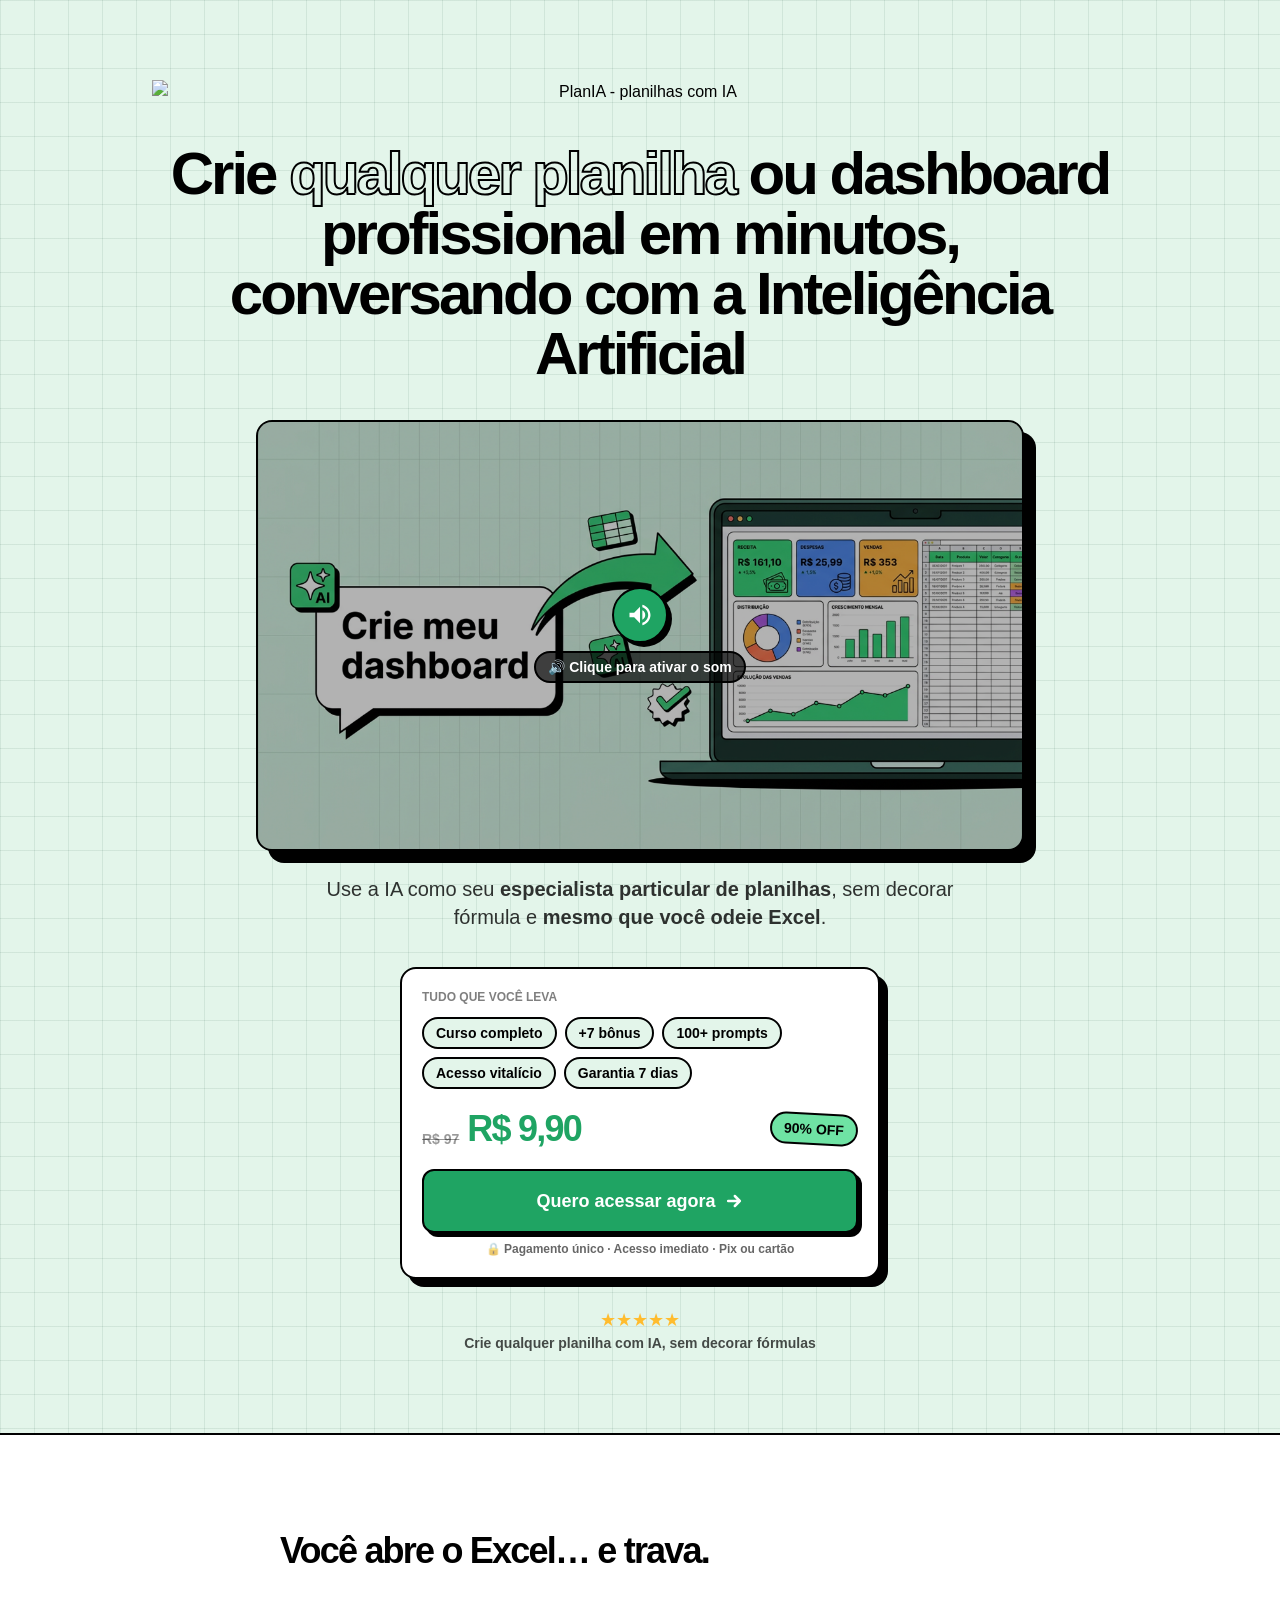
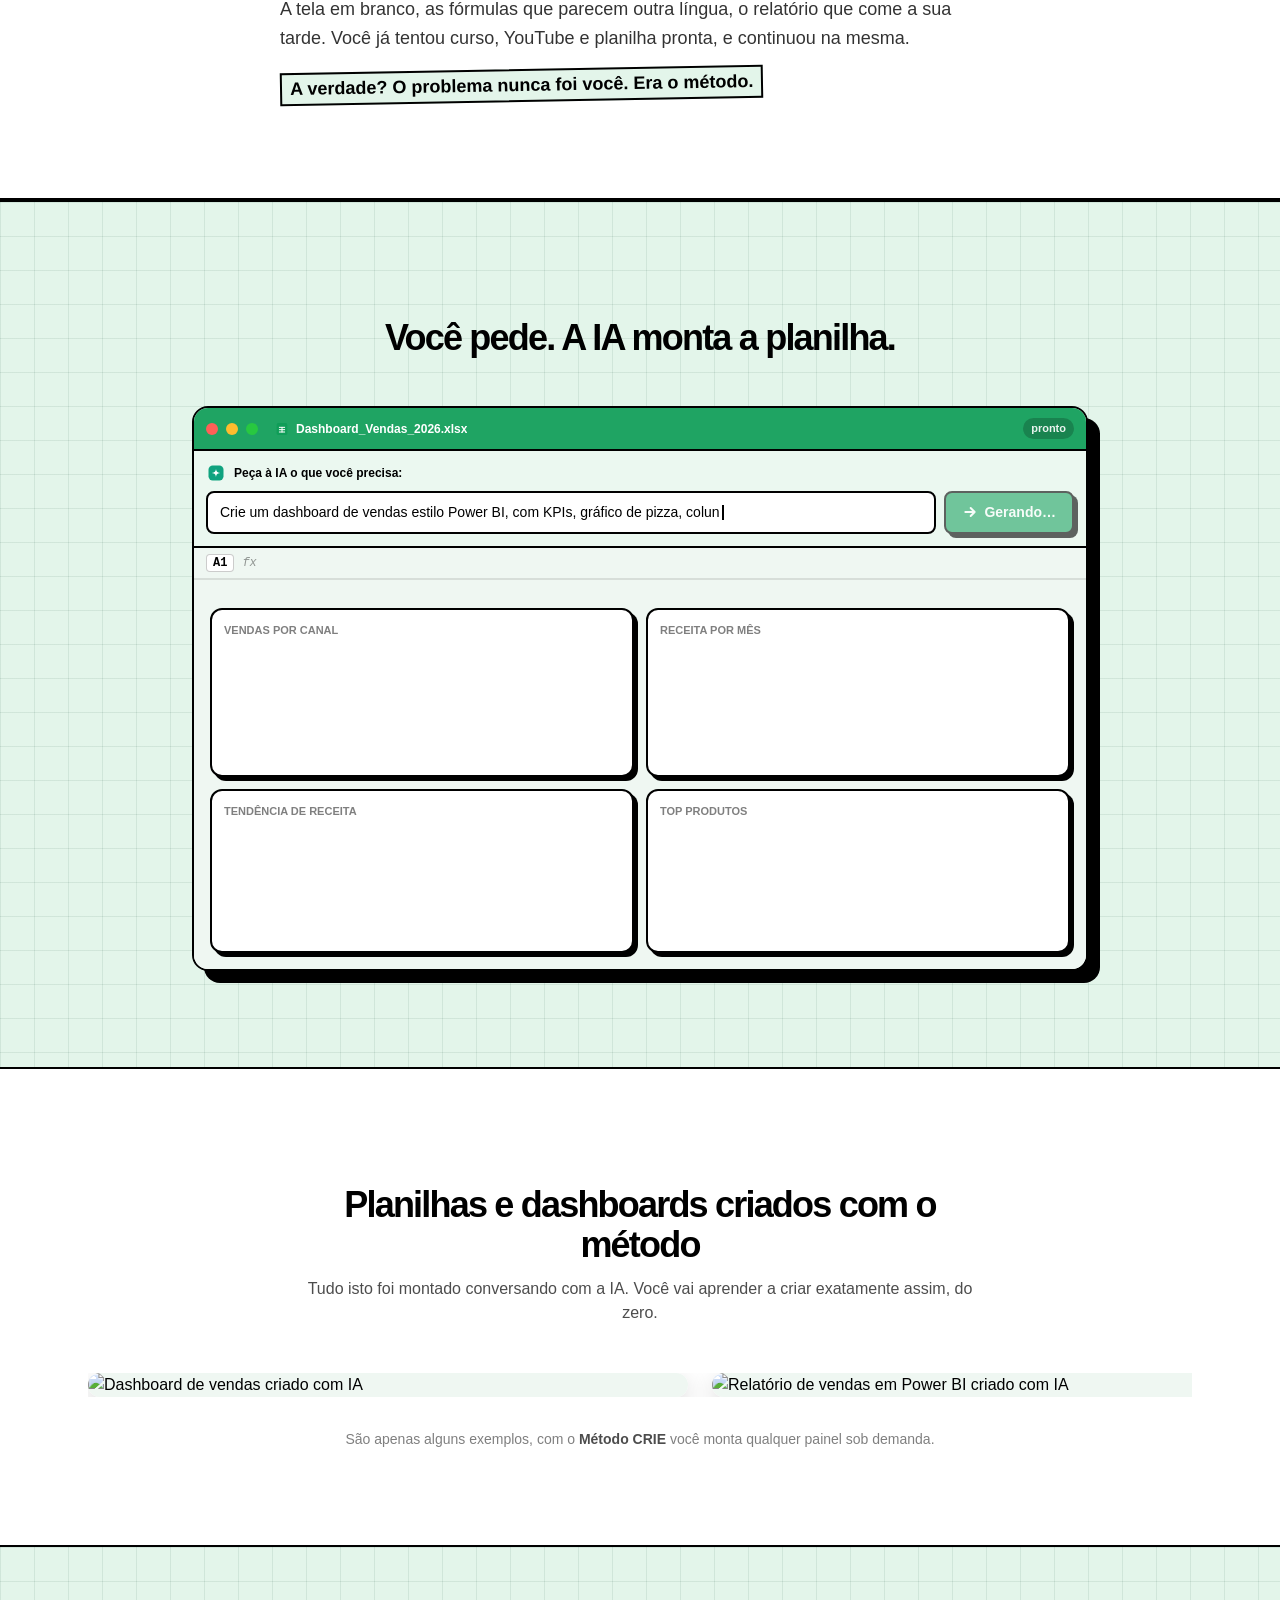
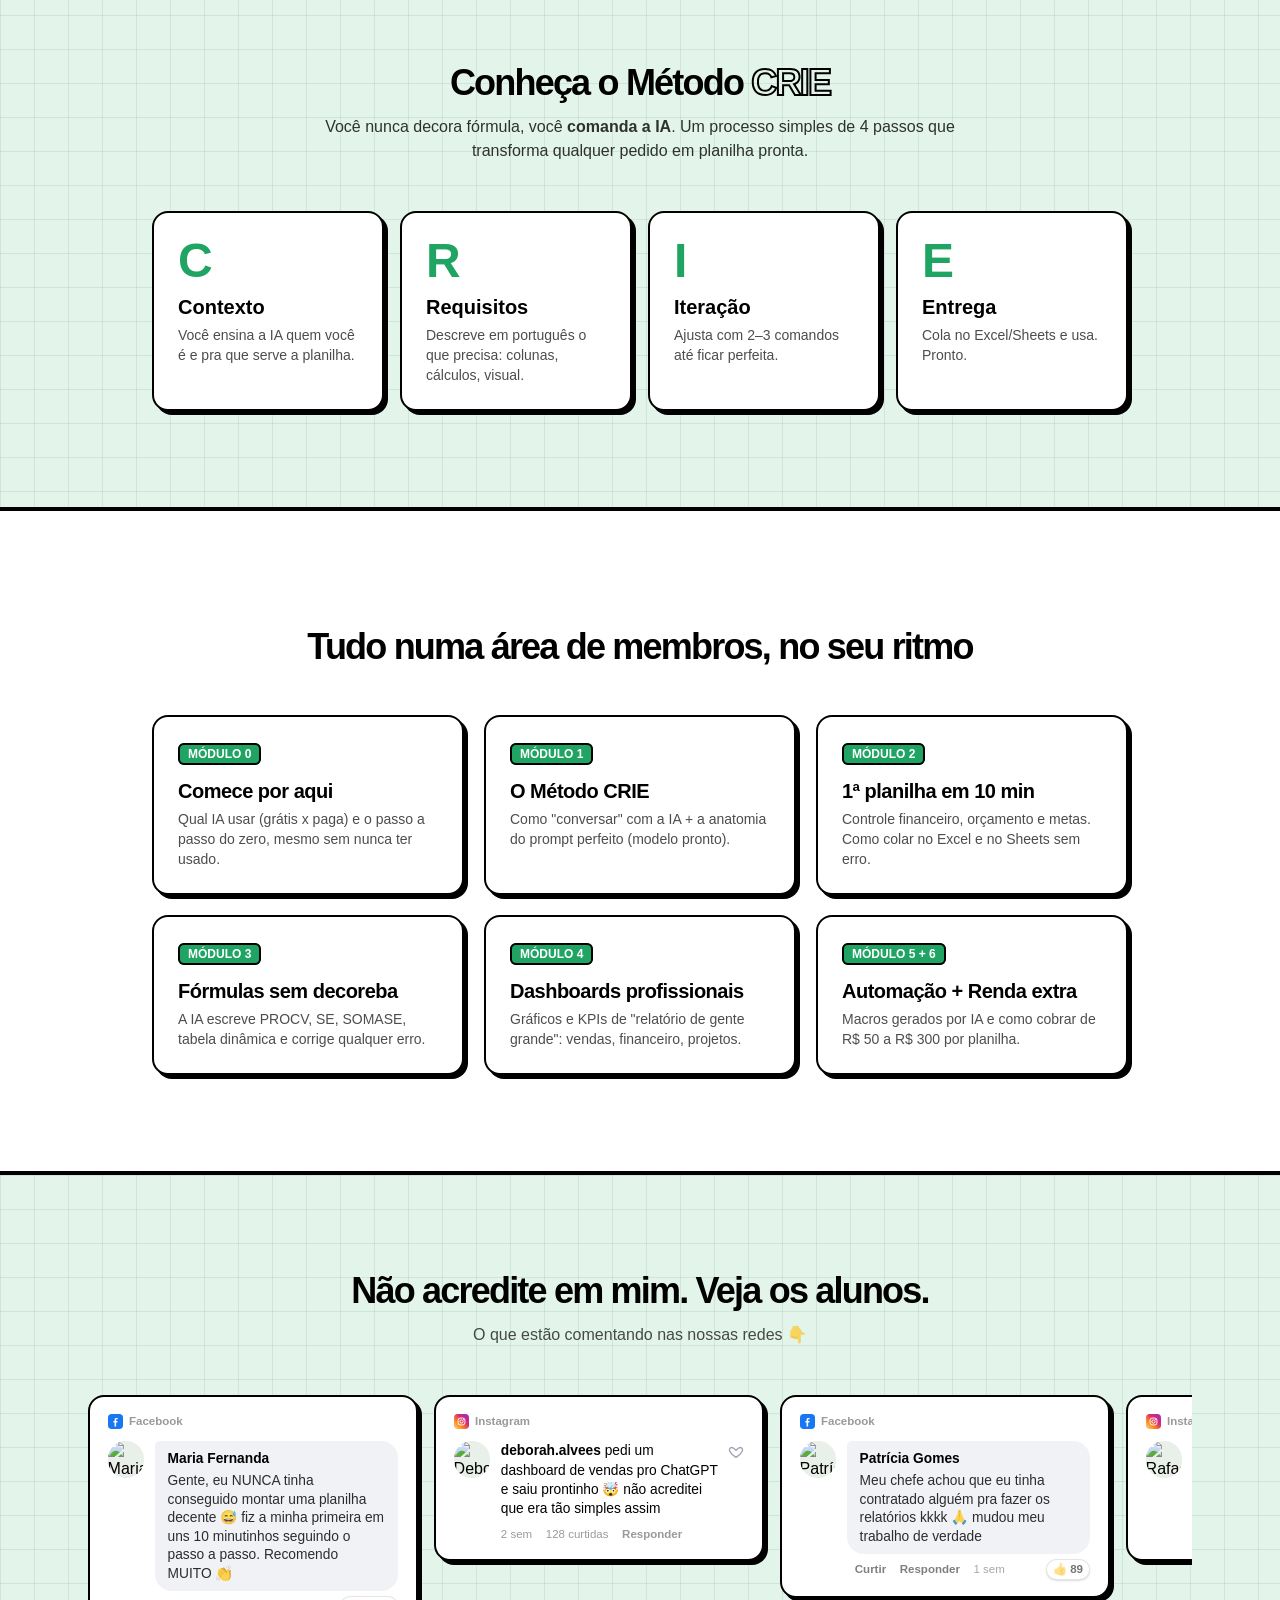
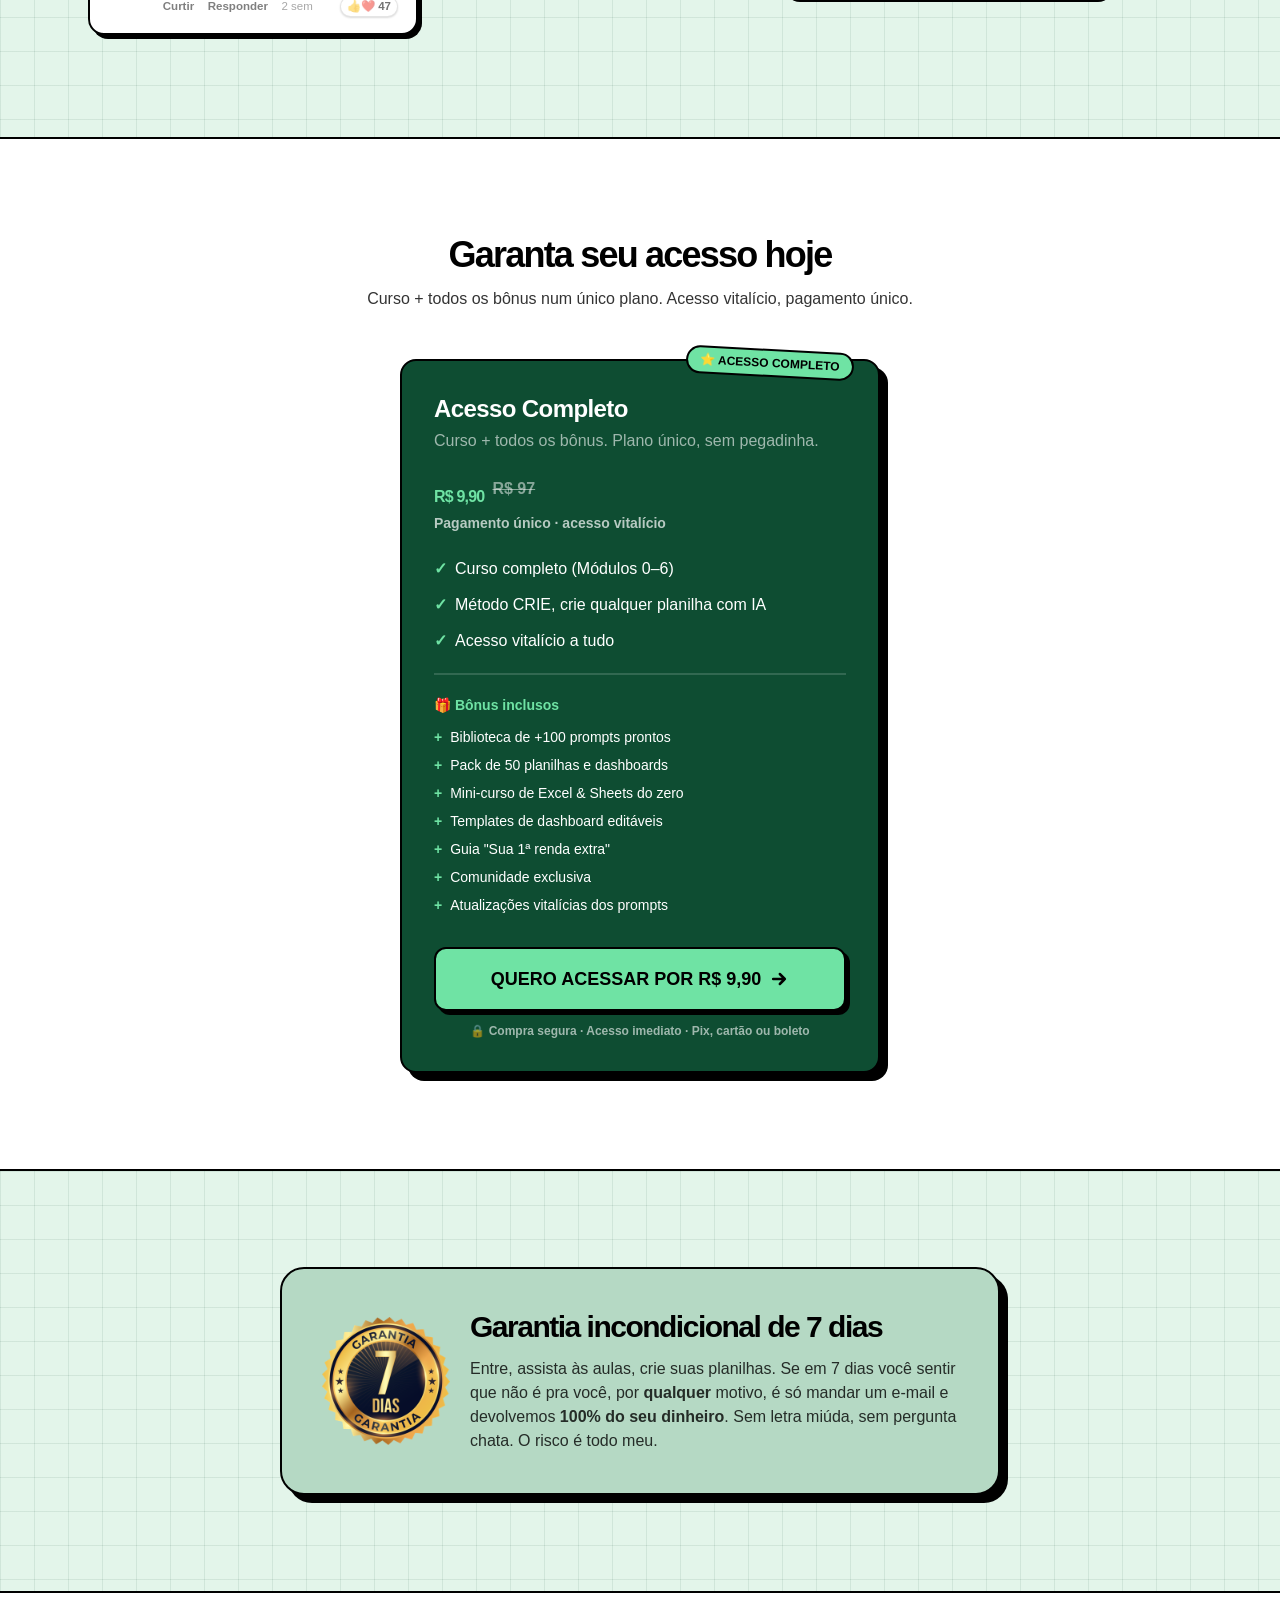
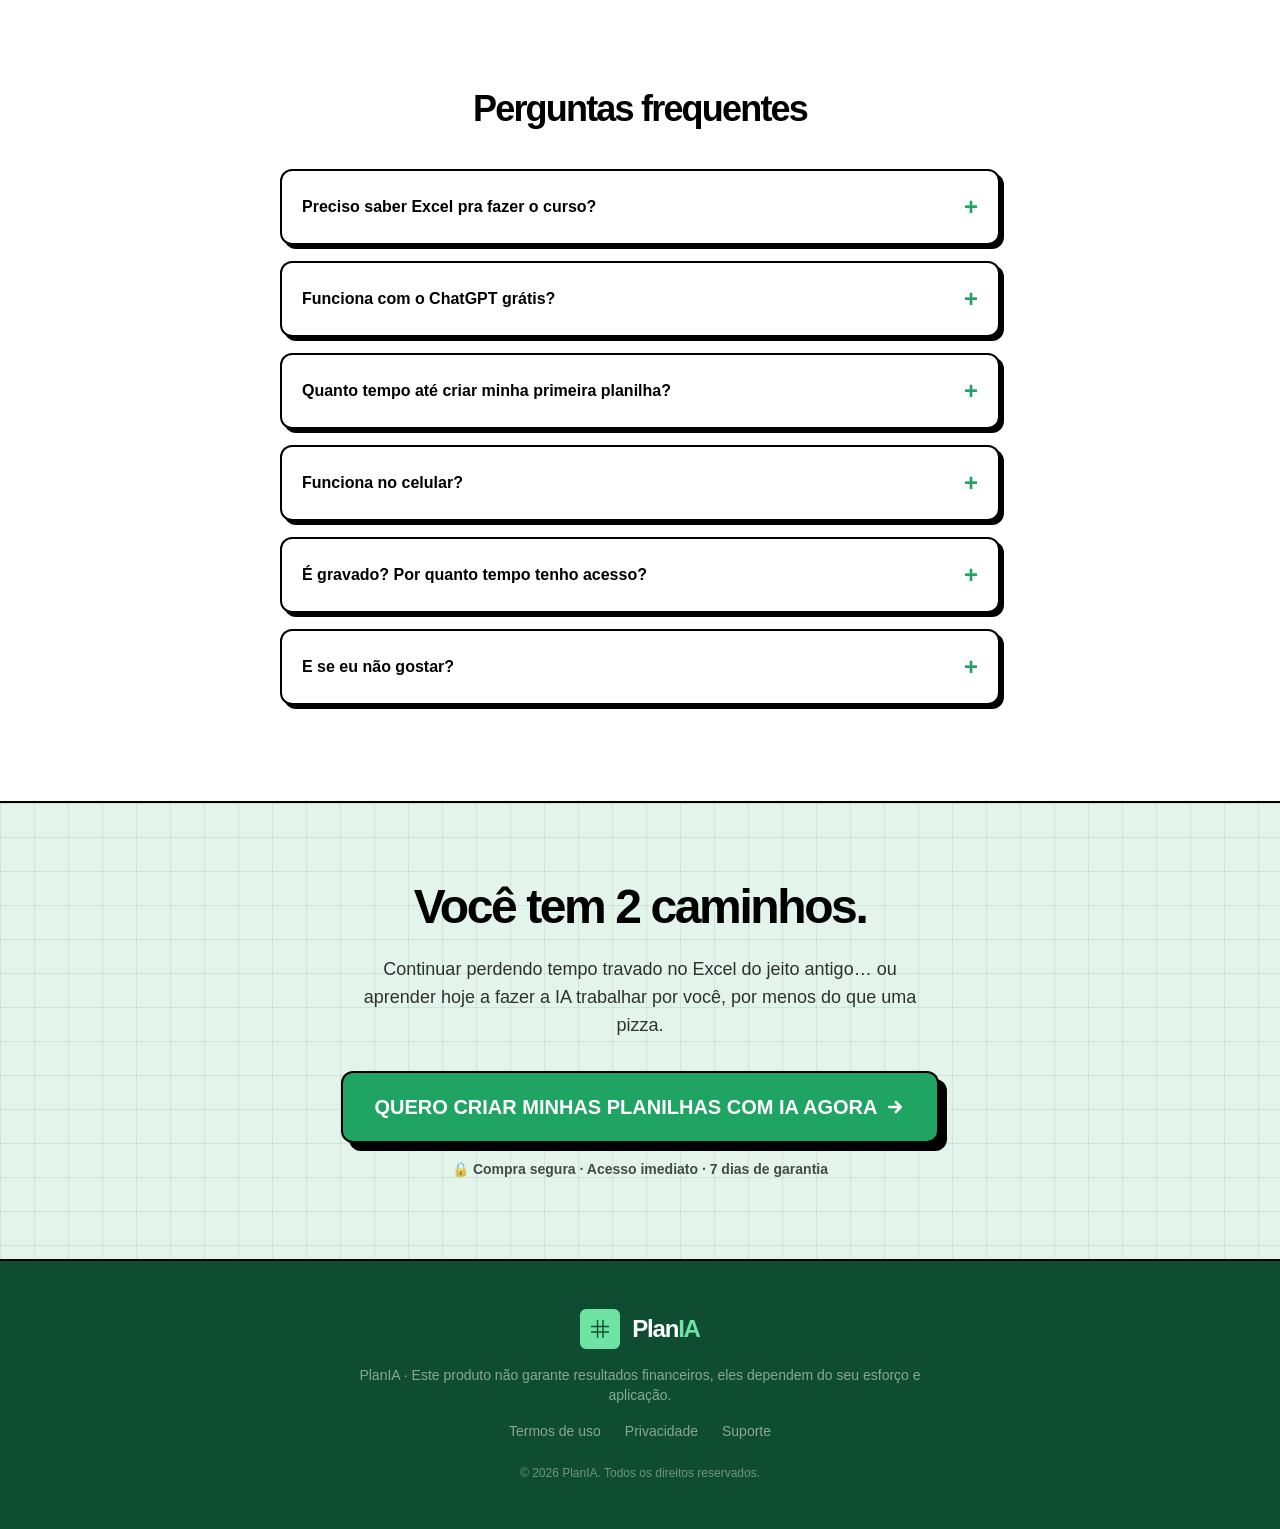
==== pagina-de-vendas.html @ 5dfaaa4a "Player automático no hero: autoplay mudo + clique para ativar o som Co-Authored-By: Claude Opus 4.8 " ====
<!DOCTYPE html>
<html lang="pt-BR">
<head>
  <meta charset="UTF-8" />
  <meta name="viewport" content="width=device-width, initial-scale=1.0" />
  <title>PlanIA: Crie qualquer planilha ou dashboard com IA, em minutos</title>
  <meta name="description" content="Aprenda a criar qualquer planilha ou dashboard profissional conversando com a IA (ChatGPT, Claude, Gemini). Sem decorar fórmula. Mesmo que você odeie Excel." />

  <!-- Meta Pixel Code -->
  <script>
    !function(f,b,e,v,n,t,s)
    {if(f.fbq)return;n=f.fbq=function(){n.callMethod?
    n.callMethod.apply(n,arguments):n.queue.push(arguments)};
    if(!f._fbq)f._fbq=n;n.push=n;n.loaded=!0;n.version='2.0';
    n.queue=[];t=b.createElement(e);t.async=!0;
    t.src=v;s=b.getElementsByTagName(e)[0];
    s.parentNode.insertBefore(t,s)}(window, document,'script',
    'https://connect.facebook.net/en_US/fbevents.js');
    fbq('init', '1410082330928461');
    fbq('track', 'PageView');
  </script>
  <noscript><img height="1" width="1" style="display:none"
    src="https://www.facebook.com/tr?id=1410082330928461&ev=PageView&noscript=1" /></noscript>
  <!-- End Meta Pixel Code -->

  <!-- Utmify UTM tracking -->
  <script
    src="https://cdn.utmify.com.br/scripts/utms/latest.js"
    data-utmify-prevent-xcod-sck
    data-utmify-prevent-subids
    data-utmify-ignore-iframe
    data-utmify-is-cartpanda
    async
    defer
  ></script>

  <link rel="stylesheet" href="fonts.css" />

  <!-- Tailwind compilado localmente (sem CDN / sem eval), funciona no preview do IDE -->
  <style>
*,:after,:before{--tw-border-spacing-x:0;--tw-border-spacing-y:0;--tw-translate-x:0;--tw-translate-y:0;--tw-rotate:0;--tw-skew-x:0;--tw-skew-y:0;--tw-scale-x:1;--tw-scale-y:1;--tw-pan-x: ;--tw-pan-y: ;--tw-pinch-zoom: ;--tw-scroll-snap-strictness:proximity;--tw-gradient-from-position: ;--tw-gradient-via-position: ;--tw-gradient-to-position: ;--tw-ordinal: ;--tw-slashed-zero: ;--tw-numeric-figure: ;--tw-numeric-spacing: ;--tw-numeric-fraction: ;--tw-ring-inset: ;--tw-ring-offset-width:0px;--tw-ring-offset-color:#fff;--tw-ring-color:rgba(59,130,246,.5);--tw-ring-offset-shadow:0 0 #0000;--tw-ring-shadow:0 0 #0000;--tw-shadow:0 0 #0000;--tw-shadow-colored:0 0 #0000;--tw-blur: ;--tw-brightness: ;--tw-contrast: ;--tw-grayscale: ;--tw-hue-rotate: ;--tw-invert: ;--tw-saturate: ;--tw-sepia: ;--tw-drop-shadow: ;--tw-backdrop-blur: ;--tw-backdrop-brightness: ;--tw-backdrop-contrast: ;--tw-backdrop-grayscale: ;--tw-backdrop-hue-rotate: ;--tw-backdrop-invert: ;--tw-backdrop-opacity: ;--tw-backdrop-saturate: ;--tw-backdrop-sepia: ;--tw-contain-size: ;--tw-contain-layout: ;--tw-contain-paint: ;--tw-contain-style: }::backdrop{--tw-border-spacing-x:0;--tw-border-spacing-y:0;--tw-translate-x:0;--tw-translate-y:0;--tw-rotate:0;--tw-skew-x:0;--tw-skew-y:0;--tw-scale-x:1;--tw-scale-y:1;--tw-pan-x: ;--tw-pan-y: ;--tw-pinch-zoom: ;--tw-scroll-snap-strictness:proximity;--tw-gradient-from-position: ;--tw-gradient-via-position: ;--tw-gradient-to-position: ;--tw-ordinal: ;--tw-slashed-zero: ;--tw-numeric-figure: ;--tw-numeric-spacing: ;--tw-numeric-fraction: ;--tw-ring-inset: ;--tw-ring-offset-width:0px;--tw-ring-offset-color:#fff;--tw-ring-color:rgba(59,130,246,.5);--tw-ring-offset-shadow:0 0 #0000;--tw-ring-shadow:0 0 #0000;--tw-shadow:0 0 #0000;--tw-shadow-colored:0 0 #0000;--tw-blur: ;--tw-brightness: ;--tw-contrast: ;--tw-grayscale: ;--tw-hue-rotate: ;--tw-invert: ;--tw-saturate: ;--tw-sepia: ;--tw-drop-shadow: ;--tw-backdrop-blur: ;--tw-backdrop-brightness: ;--tw-backdrop-contrast: ;--tw-backdrop-grayscale: ;--tw-backdrop-hue-rotate: ;--tw-backdrop-invert: ;--tw-backdrop-opacity: ;--tw-backdrop-saturate: ;--tw-backdrop-sepia: ;--tw-contain-size: ;--tw-contain-layout: ;--tw-contain-paint: ;--tw-contain-style: }/*! tailwindcss v3.4.19 | MIT License | https://tailwindcss.com*/*,:after,:before{box-sizing:border-box;border:0 solid #e5e7eb}:after,:before{--tw-content:""}:host,html{line-height:1.5;-webkit-text-size-adjust:100%;-moz-tab-size:4;-o-tab-size:4;tab-size:4;font-family:ui-sans-serif,system-ui,sans-serif,Apple Color Emoji,Segoe UI Emoji,Segoe UI Symbol,Noto Color Emoji;font-feature-settings:normal;font-variation-settings:normal;-webkit-tap-highlight-color:transparent}body{margin:0;line-height:inherit}hr{height:0;color:inherit;border-top-width:1px}abbr:where([title]){-webkit-text-decoration:underline dotted;text-decoration:underline dotted}h1,h2,h3,h4,h5,h6{font-size:inherit;font-weight:inherit}a{color:inherit;text-decoration:inherit}b,strong{font-weight:bolder}code,kbd,pre,samp{font-family:ui-monospace,SFMono-Regular,Menlo,Monaco,Consolas,Liberation Mono,Courier New,monospace;font-feature-settings:normal;font-variation-settings:normal;font-size:1em}small{font-size:80%}sub,sup{font-size:75%;line-height:0;position:relative;vertical-align:baseline}sub{bottom:-.25em}sup{top:-.5em}table{text-indent:0;border-color:inherit;border-collapse:collapse}button,input,optgroup,select,textarea{font-family:inherit;font-feature-settings:inherit;font-variation-settings:inherit;font-size:100%;font-weight:inherit;line-height:inherit;letter-spacing:inherit;color:inherit;margin:0;padding:0}button,select{text-transform:none}button,input:where([type=button]),input:where([type=reset]),input:where([type=submit]){-webkit-appearance:button;background-color:transparent;background-image:none}:-moz-focusring{outline:auto}:-moz-ui-invalid{box-shadow:none}progress{vertical-align:baseline}::-webkit-inner-spin-button,::-webkit-outer-spin-button{height:auto}[type=search]{-webkit-appearance:textfield;outline-offset:-2px}::-webkit-search-decoration{-webkit-appearance:none}::-webkit-file-upload-button{-webkit-appearance:button;font:inherit}summary{display:list-item}blockquote,dd,dl,figure,h1,h2,h3,h4,h5,h6,hr,p,pre{margin:0}fieldset{margin:0}fieldset,legend{padding:0}menu,ol,ul{list-style:none;margin:0;padding:0}dialog{padding:0}textarea{resize:vertical}input::-moz-placeholder,textarea::-moz-placeholder{opacity:1;color:#9ca3af}input::placeholder,textarea::placeholder{opacity:1;color:#9ca3af}[role=button],button{cursor:pointer}:disabled{cursor:default}audio,canvas,embed,iframe,img,object,svg,video{display:block;vertical-align:middle}img,video{max-width:100%;height:auto}[hidden]:where(:not([hidden=until-found])){display:none}.pointer-events-none{pointer-events:none}.fixed{position:fixed}.absolute{position:absolute}.relative{position:relative}.sticky{position:sticky}.inset-0{inset:0}.-top-3{top:-.75rem}.bottom-4{bottom:1rem}.left-4{left:1rem}.right-6{right:1.5rem}.top-0{top:0}.z-50{z-index:50}.mx-auto{margin-left:auto;margin-right:auto}.-mb-0\.5{margin-bottom:-.125rem}.mb-0\.5{margin-bottom:.125rem}.mb-1{margin-bottom:.25rem}.mb-1\.5{margin-bottom:.375rem}.mb-2{margin-bottom:.5rem}.ml-0\.5{margin-left:.125rem}.ml-2{margin-left:.5rem}.ml-auto{margin-left:auto}.mr-1{margin-right:.25rem}.mt-1{margin-top:.25rem}.mt-1\.5{margin-top:.375rem}.mt-10{margin-top:2.5rem}.mt-12{margin-top:3rem}.mt-2{margin-top:.5rem}.mt-3{margin-top:.75rem}.mt-4{margin-top:1rem}.mt-5{margin-top:1.25rem}.mt-6{margin-top:1.5rem}.mt-7{margin-top:1.75rem}.mt-8{margin-top:2rem}.mt-9{margin-top:2.25rem}.block{display:block}.inline-block{display:inline-block}.inline{display:inline}.flex{display:flex}.inline-flex{display:inline-flex}.grid{display:grid}.hidden{display:none}.aspect-video{aspect-ratio:16/9}.h-10{height:2.5rem}.h-11{height:2.75rem}.h-14{height:3.5rem}.h-2{height:.5rem}.h-2\.5{height:.625rem}.h-24{height:6rem}.h-28{height:7rem}.h-3{height:.75rem}.h-32{height:8rem}.h-4{height:1rem}.h-5{height:1.25rem}.h-6{height:1.5rem}.h-7{height:1.75rem}.h-8{height:2rem}.h-9{height:2.25rem}.h-\[1\.1em\]{height:1.1em}.h-full{height:100%}.min-h-\[2\.7rem\]{min-height:2.7rem}.w-10{width:2.5rem}.w-11{width:2.75rem}.w-14{width:3.5rem}.w-2{width:.5rem}.w-2\.5{width:.625rem}.w-24{width:6rem}.w-3{width:.75rem}.w-32{width:8rem}.w-4{width:1rem}.w-5{width:1.25rem}.w-6{width:1.5rem}.w-7{width:1.75rem}.w-8{width:2rem}.w-9{width:2.25rem}.w-\[2px\]{width:2px}.w-full{width:100%}.min-w-0{min-width:0}.max-w-2xl{max-width:42rem}.max-w-3xl{max-width:48rem}.max-w-4xl{max-width:56rem}.max-w-5xl{max-width:64rem}.max-w-6xl{max-width:72rem}.max-w-xl{max-width:36rem}.max-w-xs{max-width:20rem}.flex-1{flex:1 1 0%}.shrink-0{flex-shrink:0}.translate-y-2{--tw-translate-y:0.5rem}.-rotate-1,.translate-y-2{transform:translate(var(--tw-translate-x),var(--tw-translate-y)) rotate(var(--tw-rotate)) skewX(var(--tw-skew-x)) skewY(var(--tw-skew-y)) scaleX(var(--tw-scale-x)) scaleY(var(--tw-scale-y))}.-rotate-1{--tw-rotate:-1deg}.rotate-3{--tw-rotate:3deg}.rotate-3,.transform{transform:translate(var(--tw-translate-x),var(--tw-translate-y)) rotate(var(--tw-rotate)) skewX(var(--tw-skew-x)) skewY(var(--tw-skew-y)) scaleX(var(--tw-scale-x)) scaleY(var(--tw-scale-y))}@keyframes pulse{50%{opacity:.5}}.animate-pulse{animation:pulse 2s cubic-bezier(.4,0,.6,1) infinite}.cursor-pointer{cursor:pointer}.select-none{-webkit-user-select:none;-moz-user-select:none;user-select:none}.list-none{list-style-type:none}.grid-cols-2{grid-template-columns:repeat(2,minmax(0,1fr))}.flex-col{flex-direction:column}.flex-wrap{flex-wrap:wrap}.place-items-center{place-items:center}.items-start{align-items:flex-start}.items-end{align-items:flex-end}.items-center{align-items:center}.items-stretch{align-items:stretch}.justify-end{justify-content:flex-end}.justify-center{justify-content:center}.justify-between{justify-content:space-between}.gap-0\.5{gap:.125rem}.gap-1{gap:.25rem}.gap-1\.5{gap:.375rem}.gap-2{gap:.5rem}.gap-2\.5{gap:.625rem}.gap-3{gap:.75rem}.gap-4{gap:1rem}.gap-5{gap:1.25rem}.gap-6{gap:1.5rem}.gap-8{gap:2rem}.gap-x-4{-moz-column-gap:1rem;column-gap:1rem}.gap-y-1{row-gap:.25rem}.-space-x-3>:not([hidden])~:not([hidden]){--tw-space-x-reverse:0;margin-right:calc(-.75rem*var(--tw-space-x-reverse));margin-left:calc(-.75rem*(1 - var(--tw-space-x-reverse)))}.space-y-1\.5>:not([hidden])~:not([hidden]){--tw-space-y-reverse:0;margin-top:calc(.375rem*(1 - var(--tw-space-y-reverse)));margin-bottom:calc(.375rem*var(--tw-space-y-reverse))}.space-y-2\.5>:not([hidden])~:not([hidden]){--tw-space-y-reverse:0;margin-top:calc(.625rem*(1 - var(--tw-space-y-reverse)));margin-bottom:calc(.625rem*var(--tw-space-y-reverse))}.space-y-3>:not([hidden])~:not([hidden]){--tw-space-y-reverse:0;margin-top:calc(.75rem*(1 - var(--tw-space-y-reverse)));margin-bottom:calc(.75rem*var(--tw-space-y-reverse))}.space-y-4>:not([hidden])~:not([hidden]){--tw-space-y-reverse:0;margin-top:calc(1rem*(1 - var(--tw-space-y-reverse)));margin-bottom:calc(1rem*var(--tw-space-y-reverse))}.overflow-hidden{overflow:hidden}.overflow-x-auto{overflow-x:auto}.truncate{overflow:hidden;text-overflow:ellipsis;white-space:nowrap}.rounded{border-radius:.25rem}.rounded-2xl{border-radius:1rem}.rounded-3xl{border-radius:1.5rem}.rounded-full{border-radius:9999px}.rounded-lg{border-radius:.5rem}.rounded-md{border-radius:.375rem}.rounded-sm{border-radius:.125rem}.rounded-xl{border-radius:.75rem}.rounded-t{border-top-left-radius:.25rem;border-top-right-radius:.25rem}.rounded-t-lg{border-top-left-radius:.5rem;border-top-right-radius:.5rem}.rounded-bl-3xl{border-bottom-left-radius:1.5rem}.rounded-tr-3xl{border-top-right-radius:1.5rem}.border{border-width:1px}.border-2{border-width:2px}.border-y-2{border-top-width:2px;border-bottom-width:2px}.border-b-0{border-bottom-width:0}.border-b-2{border-bottom-width:2px}.border-r{border-right-width:1px}.border-t-2{border-top-width:2px}.border-dashed{border-style:dashed}.border-black{--tw-border-opacity:1;border-color:rgb(0 0 0/var(--tw-border-opacity,1))}.border-black\/10{border-color:rgba(0,0,0,.1)}.border-black\/20{border-color:rgba(0,0,0,.2)}.border-black\/30{border-color:rgba(0,0,0,.3)}.border-brand-lime{--tw-border-opacity:1;border-color:rgb(111 227 164/var(--tw-border-opacity,1))}.border-gray-400{--tw-border-opacity:1;border-color:rgb(156 163 175/var(--tw-border-opacity,1))}.border-white\/15{border-color:hsla(0,0%,100%,.15)}.bg-black{--tw-bg-opacity:1;background-color:rgb(0 0 0/var(--tw-bg-opacity,1))}.bg-black\/20{background-color:rgba(0,0,0,.2)}.bg-black\/30{background-color:rgba(0,0,0,.3)}.bg-brand-card{--tw-bg-opacity:1;background-color:rgb(11 61 41/var(--tw-bg-opacity,1))}.bg-brand-deep{--tw-bg-opacity:1;background-color:rgb(14 77 50/var(--tw-bg-opacity,1))}.bg-brand-green{--tw-bg-opacity:1;background-color:rgb(31 164 99/var(--tw-bg-opacity,1))}.bg-brand-lime{--tw-bg-opacity:1;background-color:rgb(111 227 164/var(--tw-bg-opacity,1))}.bg-brand-mint{--tw-bg-opacity:1;background-color:rgb(227 245 234/var(--tw-bg-opacity,1))}.bg-brand-mint\/70{background-color:rgba(227,245,234,.7)}.bg-brand-sage{--tw-bg-opacity:1;background-color:rgb(181 217 196/var(--tw-bg-opacity,1))}.bg-brand-sage\/50{background-color:rgba(181,217,196,.5)}.bg-brand-sage\/70{background-color:rgba(181,217,196,.7)}.bg-soft{--tw-bg-opacity:1;background-color:rgb(239 247 242/var(--tw-bg-opacity,1))}.bg-success{--tw-bg-opacity:1;background-color:rgb(20 122 69/var(--tw-bg-opacity,1))}.bg-white{--tw-bg-opacity:1;background-color:rgb(255 255 255/var(--tw-bg-opacity,1))}.p-2\.5{padding:.625rem}.p-3{padding:.75rem}.p-4{padding:1rem}.p-5{padding:1.25rem}.p-6{padding:1.5rem}.p-7{padding:1.75rem}.p-8{padding:2rem}.px-1\.5{padding-left:.375rem;padding-right:.375rem}.px-2{padding-left:.5rem;padding-right:.5rem}.px-2\.5{padding-left:.625rem;padding-right:.625rem}.px-3{padding-left:.75rem;padding-right:.75rem}.px-4{padding-left:1rem;padding-right:1rem}.px-5{padding-left:1.25rem;padding-right:1.25rem}.px-6{padding-left:1.5rem;padding-right:1.5rem}.px-8{padding-left:2rem;padding-right:2rem}.py-0\.5{padding-top:.125rem;padding-bottom:.125rem}.py-1{padding-top:.25rem;padding-bottom:.25rem}.py-1\.5{padding-top:.375rem;padding-bottom:.375rem}.py-12{padding-top:3rem;padding-bottom:3rem}.py-14{padding-top:3.5rem;padding-bottom:3.5rem}.py-16{padding-top:4rem;padding-bottom:4rem}.py-2{padding-top:.5rem;padding-bottom:.5rem}.py-2\.5{padding-top:.625rem;padding-bottom:.625rem}.py-20{padding-top:5rem;padding-bottom:5rem}.py-3{padding-top:.75rem;padding-bottom:.75rem}.py-4{padding-top:1rem;padding-bottom:1rem}.py-5{padding-top:1.25rem}.pb-5,.py-5{padding-bottom:1.25rem}.pl-1\.5{padding-left:.375rem}.pl-2{padding-left:.5rem}.pr-3{padding-right:.75rem}.pr-4{padding-right:1rem}.text-center{text-align:center}.align-middle{vertical-align:middle}.align-text-bottom{vertical-align:text-bottom}.font-heading{font-family:Poppins,sans-serif}.font-mono{font-family:ui-monospace,SFMono-Regular,Menlo,Monaco,Consolas,Liberation Mono,Courier New,monospace}.text-2xl{font-size:1.5rem;line-height:2rem}.text-3xl{font-size:1.875rem;line-height:2.25rem}.text-4xl{font-size:2.25rem;line-height:2.5rem}.text-5xl{font-size:3rem;line-height:1}.text-\[10px\]{font-size:10px}.text-\[11px\]{font-size:11px}.text-\[13px\]{font-size:13px}.text-\[8px\]{font-size:8px}.text-\[9px\]{font-size:9px}.text-lg{font-size:1.125rem;line-height:1.75rem}.text-sm{font-size:.875rem;line-height:1.25rem}.text-xl{font-size:1.25rem;line-height:1.75rem}.text-xs{font-size:.75rem;line-height:1rem}.font-bold{font-weight:700}.font-extrabold{font-weight:800}.font-medium{font-weight:500}.italic{font-style:italic}.tabular-nums{--tw-numeric-spacing:tabular-nums;font-variant-numeric:var(--tw-ordinal) var(--tw-slashed-zero) var(--tw-numeric-figure) var(--tw-numeric-spacing) var(--tw-numeric-fraction)}.leading-\[0\.95\]{line-height:.95}.leading-none{line-height:1}.leading-relaxed{line-height:1.625}.leading-tight{line-height:1.25}.tracking-tight{letter-spacing:-.025em}.tracking-tighter{letter-spacing:-.05em}.text-black{--tw-text-opacity:1;color:rgb(0 0 0/var(--tw-text-opacity,1))}.text-black\/40{color:rgba(0,0,0,.4)}.text-black\/50{color:rgba(0,0,0,.5)}.text-black\/60{color:rgba(0,0,0,.6)}.text-black\/70{color:rgba(0,0,0,.7)}.text-black\/80{color:rgba(0,0,0,.8)}.text-brand-deep{--tw-text-opacity:1;color:rgb(14 77 50/var(--tw-text-opacity,1))}.text-brand-green{--tw-text-opacity:1;color:rgb(31 164 99/var(--tw-text-opacity,1))}.text-brand-lime{--tw-text-opacity:1;color:rgb(111 227 164/var(--tw-text-opacity,1))}.text-danger{--tw-text-opacity:1;color:rgb(224 70 74/var(--tw-text-opacity,1))}.text-gray-600{--tw-text-opacity:1;color:rgb(75 85 99/var(--tw-text-opacity,1))}.text-ink{--tw-text-opacity:1;color:rgb(0 0 0/var(--tw-text-opacity,1))}.text-star{--tw-text-opacity:1;color:rgb(255 188 46/var(--tw-text-opacity,1))}.text-success{--tw-text-opacity:1;color:rgb(20 122 69/var(--tw-text-opacity,1))}.text-white{--tw-text-opacity:1;color:rgb(255 255 255/var(--tw-text-opacity,1))}.text-white\/40{color:hsla(0,0%,100%,.4)}.text-white\/50{color:hsla(0,0%,100%,.5)}.text-white\/60{color:hsla(0,0%,100%,.6)}.text-white\/70{color:hsla(0,0%,100%,.7)}.text-white\/90{color:hsla(0,0%,100%,.9)}.line-through{text-decoration-line:line-through}.antialiased{-webkit-font-smoothing:antialiased;-moz-osx-font-smoothing:grayscale}.opacity-0{opacity:0}.shadow-hard{--tw-shadow:8px 8px 0px 0px #000;--tw-shadow-colored:8px 8px 0px 0px var(--tw-shadow-color)}.shadow-hard,.shadow-hard-lg{box-shadow:var(--tw-ring-offset-shadow,0 0 #0000),var(--tw-ring-shadow,0 0 #0000),var(--tw-shadow)}.shadow-hard-lg{--tw-shadow:12px 12px 0px 0px #000;--tw-shadow-colored:12px 12px 0px 0px var(--tw-shadow-color)}.shadow-hard-sm{--tw-shadow:4px 4px 0px 0px #000;--tw-shadow-colored:4px 4px 0px 0px var(--tw-shadow-color);box-shadow:var(--tw-ring-offset-shadow,0 0 #0000),var(--tw-ring-shadow,0 0 #0000),var(--tw-shadow)}.transition{transition-property:color,background-color,border-color,text-decoration-color,fill,stroke,opacity,box-shadow,transform,filter,-webkit-backdrop-filter;transition-property:color,background-color,border-color,text-decoration-color,fill,stroke,opacity,box-shadow,transform,filter,backdrop-filter;transition-property:color,background-color,border-color,text-decoration-color,fill,stroke,opacity,box-shadow,transform,filter,backdrop-filter,-webkit-backdrop-filter;transition-timing-function:cubic-bezier(.4,0,.2,1);transition-duration:.15s}.transition-all{transition-property:all;transition-timing-function:cubic-bezier(.4,0,.2,1);transition-duration:.15s}.transition-opacity{transition-property:opacity;transition-timing-function:cubic-bezier(.4,0,.2,1);transition-duration:.15s}.duration-300{transition-duration:.3s}.ease-in-out{transition-timing-function:cubic-bezier(.4,0,.2,1)}.hover\:text-black:hover{--tw-text-opacity:1;color:rgb(0 0 0/var(--tw-text-opacity,1))}.hover\:text-brand-lime:hover{--tw-text-opacity:1;color:rgb(111 227 164/var(--tw-text-opacity,1))}.disabled\:opacity-60:disabled{opacity:.6}@media (min-width:640px){.sm\:col-span-2{grid-column:span 2/span 2}.sm\:block{display:block}.sm\:inline{display:inline}.sm\:flex{display:flex}.sm\:grid-cols-2{grid-template-columns:repeat(2,minmax(0,1fr))}.sm\:grid-cols-4{grid-template-columns:repeat(4,minmax(0,1fr))}.sm\:flex-row{flex-direction:row}.sm\:gap-3{gap:.75rem}.sm\:p-10{padding:2.5rem}.sm\:p-4{padding:1rem}.sm\:px-6{padding-left:1.5rem;padding-right:1.5rem}.sm\:text-3xl{font-size:1.875rem;line-height:2.25rem}.sm\:text-4xl{font-size:2.25rem;line-height:2.5rem}.sm\:text-5xl{font-size:3rem;line-height:1}.sm\:text-sm{font-size:.875rem;line-height:1.25rem}.sm\:text-xl{font-size:1.25rem;line-height:1.75rem}}@media (min-width:768px){.md\:block{display:block}.md\:inline-flex{display:inline-flex}.md\:-translate-y-4{--tw-translate-y:-1rem;transform:translate(var(--tw-translate-x),var(--tw-translate-y)) rotate(var(--tw-rotate)) skewX(var(--tw-skew-x)) skewY(var(--tw-skew-y)) scaleX(var(--tw-scale-x)) scaleY(var(--tw-scale-y))}.md\:grid-cols-2{grid-template-columns:repeat(2,minmax(0,1fr))}.md\:grid-cols-3{grid-template-columns:repeat(3,minmax(0,1fr))}}@media (min-width:1024px){.lg\:grid-cols-3{grid-template-columns:repeat(3,minmax(0,1fr))}.lg\:grid-cols-4{grid-template-columns:repeat(4,minmax(0,1fr))}.lg\:py-20{padding-top:5rem;padding-bottom:5rem}.lg\:py-24{padding-top:6rem;padding-bottom:6rem}.lg\:text-6xl{font-size:3.75rem;line-height:1}}
  </style>

  <style>
    :root { color-scheme: light; }
    html { scroll-behavior: smooth; scroll-padding-top: 16px; }
    body { font-family: "Inter", sans-serif; font-weight: 500; }
    h1,h2,h3,h4,.font-heading { font-family: "Poppins", sans-serif; }

    /* fundo de grade de planilha (células) */
    .grid-pattern {
      background-image:
        linear-gradient(to right, rgba(14,77,50,0.09) 1px, transparent 1px),
        linear-gradient(to bottom, rgba(14,77,50,0.09) 1px, transparent 1px);
      background-size: 34px 34px;
    }
    .grid-pattern-dark {
      background-image:
        linear-gradient(to right, rgba(255,255,255,0.06) 1px, transparent 1px),
        linear-gradient(to bottom, rgba(255,255,255,0.06) 1px, transparent 1px);
      background-size: 34px 34px;
    }
    .text-stroke { -webkit-text-stroke: 2px #000; color: transparent; }

    .btn-press { transition: all 0.2s cubic-bezier(0.175,0.885,0.32,1.275); }
    .btn-press:hover { transform: translate(4px,4px); }
    .btn-press.shadow-hard:hover,
    .btn-press.shadow-hard-sm:hover { box-shadow: 0 0 0 0 #000; }

    @keyframes cta-pulse { 0%,100%{transform:scale(1)} 50%{transform:scale(1.03)} }
    .cta-pulse { animation: cta-pulse 2.2s ease-in-out infinite; }
    .cta-pulse:hover { animation: none; }

    .faq-item[open] .faq-plus { transform: rotate(45deg); }
    .faq-plus { transition: transform .2s ease; }

    @keyframes toast-in { from{opacity:0;transform:translateY(20px)} to{opacity:1;transform:translateY(0)} }
    .toast-in { animation: toast-in .4s ease forwards; }

    /* Cards de comentário (estilo print de Facebook / Instagram) */
    .cmt-grid { display:grid; gap:1.25rem; }
    @media (min-width:640px){ .cmt-grid { grid-template-columns:1fr 1fr; } }
    /* Carrossel de comentários (auto + arrastar) */
    .cmt-vp { overflow-x:auto; overflow-y:hidden; cursor:grab; scrollbar-width:none; -webkit-overflow-scrolling:touch; padding-bottom:6px; }
    .cmt-vp::-webkit-scrollbar { display:none; }
    .cmt-vp.dragging { cursor:grabbing; }
    .cmt-trk { display:flex; align-items:flex-start; width:max-content; }
    .cmt-trk .cmt-card { flex:0 0 auto; width:330px; margin-right:1rem; transform:none; }
    @media (max-width:640px){ .cmt-trk .cmt-card { width:280px; } }
    .cmt-card { background:#fff; border:2px solid #000; border-radius:1rem; box-shadow:4px 4px 0 0 #000; padding:1rem 1.1rem; transition:transform .2s ease; }
    .cmt-card:hover { transform:rotate(0) !important; }
    .rot-l { transform:rotate(-1.5deg); } .rot-r { transform:rotate(1.4deg); }
    .cmt-plat { display:flex; align-items:center; gap:.4rem; margin-bottom:.7rem; font-size:.72rem; font-weight:700; color:rgba(0,0,0,.4); }
    .cmt-row { display:flex; gap:.65rem; }
    .cmt-av { width:2.3rem; height:2.3rem; border-radius:9999px; object-fit:cover; flex-shrink:0; background:#e9efe9; }
    .cmt-body { flex:1; min-width:0; }
    /* Facebook */
    .fb-bubble { background:#F0F2F5; border-radius:1.05rem; border-top-left-radius:.3rem; padding:.5rem .8rem; }
    .fb-name { font-weight:700; font-size:.86rem; }
    .fb-text { font-size:.86rem; color:rgba(0,0,0,.82); margin-top:.12rem; line-height:1.35; }
    .fb-actions { display:flex; align-items:center; gap:.85rem; margin-top:.3rem; padding-left:.5rem; font-size:.72rem; font-weight:700; color:rgba(0,0,0,.5); }
    .fb-actions .t { font-weight:500; color:rgba(0,0,0,.35); }
    .fb-react { margin-left:auto; display:inline-flex; align-items:center; gap:.2rem; background:#fff; border:1px solid rgba(0,0,0,.1); border-radius:9999px; padding:.06rem .4rem; font-size:.72rem; font-weight:700; color:rgba(0,0,0,.55); box-shadow:0 1px 2px rgba(0,0,0,.14); }
    /* Instagram */
    .ig-text { font-size:.86rem; line-height:1.4; }
    .ig-text b { font-weight:700; }
    .ig-meta { display:flex; align-items:center; gap:.85rem; margin-top:.45rem; font-size:.72rem; font-weight:500; color:rgba(0,0,0,.4); }
    .ig-meta .r { font-weight:700; }
    .ig-heart { margin-left:auto; flex-shrink:0; align-self:flex-start; margin-top:.15rem; }

    /* Carrossel lateral de exemplos (auto + arrastar com mouse/dedo) */
    .ex-viewport { overflow-x: auto; overflow-y: hidden; cursor: grab; scrollbar-width: none; -webkit-overflow-scrolling: touch; }
    .ex-viewport::-webkit-scrollbar { display: none; }
    .ex-viewport.dragging { cursor: grabbing; }
    .ex-viewport.dragging img { pointer-events: none; }
    .ex-track { display: flex; width: max-content; }
    .ex-card { flex: 0 0 auto; width: 600px; max-width: 88vw; margin-right: 1.5rem; border-radius: .75rem; overflow: hidden; box-shadow: 0 8px 24px rgba(0,0,0,.16); }
    @media (max-width: 640px){ .ex-card { width: 340px; } }

    /* No celular, oculta a última linha do dashboard simulado (ocupa menos espaço) */
    @media (max-width: 640px){ .sim-hide-mobile { display: none; } }

    /* Popup de oferta (escolha de plano no CTA) */
    .offer-modal{position:fixed;inset:0;z-index:1000;display:none;align-items:flex-start;justify-content:center;padding:20px;background:rgba(0,0,0,.7);-webkit-backdrop-filter:blur(4px);backdrop-filter:blur(4px);overflow-y:auto;-webkit-overflow-scrolling:touch;}
    .offer-modal.open{display:flex;}
    .offer-card{position:relative;width:100%;max-width:460px;margin:auto;background:#0E4D32;color:#fff;border:2px solid #000;border-radius:1rem;padding:28px 22px 22px;box-shadow:8px 8px 0 0 #000;animation:offerPop .25s ease;}
    @media (max-width:480px){ .offer-modal{padding:14px;} .offer-card{padding:22px 16px 18px;box-shadow:5px 5px 0 0 #000;} .offer-tier{padding:12px 14px;} }
    @keyframes offerPop{from{transform:translateY(16px) scale(.97);opacity:0}to{transform:none;opacity:1}}
    .offer-close{position:absolute;top:12px;right:12px;width:32px;height:32px;border:2px solid #000;border-radius:9999px;background:#fff;color:#000;font-size:18px;line-height:1;cursor:pointer;font-weight:700;}
    .offer-close:hover{background:#6FE3A4;}
    .offer-title{font-family:'Poppins',sans-serif;font-weight:800;font-size:clamp(20px,5.5vw,26px);line-height:1.05;letter-spacing:-.03em;margin:0 0 14px;}
    .offer-title em{font-style:normal;color:#6FE3A4;}
    .offer-sub{font-size:12px;font-weight:700;color:rgba(255,255,255,.55);margin:0 0 12px;}
    .offer-tier{position:relative;border:2px solid rgba(255,255,255,.18);border-radius:14px;padding:14px 16px;margin-bottom:12px;cursor:pointer;transition:border-color .2s,background .2s;}
    .offer-tier:hover{border-color:rgba(255,255,255,.5);}
    .offer-tier.selected{border-color:#6FE3A4;background:rgba(111,227,164,.1);}
    .offer-radio{position:relative;flex-shrink:0;width:20px;height:20px;border-radius:50%;border:2px solid rgba(255,255,255,.45);}
    .offer-tier.selected .offer-radio{border-color:#6FE3A4;background:#6FE3A4;}
    .offer-tier.selected .offer-radio::after{content:"";position:absolute;top:50%;left:50%;width:8px;height:8px;border-radius:50%;background:#0E4D32;transform:translate(-50%,-50%);}
    .offer-tier-head{display:flex;align-items:center;gap:10px;margin-bottom:10px;}
    .offer-tier-name{flex:1;font-family:'Poppins',sans-serif;font-weight:800;font-size:15px;letter-spacing:-.02em;}
    .offer-tier.complete .offer-tier-name{color:#6FE3A4;}
    .offer-tier-price{font-family:'Poppins',sans-serif;font-weight:800;font-size:20px;letter-spacing:-.03em;white-space:nowrap;}
    .offer-list{list-style:none;display:flex;flex-direction:column;gap:7px;margin:0;padding:0;}
    .offer-list li{font-size:13px;line-height:1.35;color:rgba(255,255,255,.85);display:flex;align-items:flex-start;gap:8px;}
    .offer-list li::before{content:"\2713";color:#6FE3A4;font-weight:700;flex-shrink:0;}
    .offer-list li.bonus::before{content:"\1F381";}
    .offer-tier-tag{display:inline-block;margin-bottom:10px;font-size:10px;font-weight:700;color:#000;background:#6FE3A4;padding:3px 10px;border:2px solid #000;border-radius:9999px;}
    .offer-btn{display:flex;align-items:center;justify-content:center;gap:10px;width:100%;text-decoration:none;text-align:center;font-family:'Poppins',sans-serif;font-weight:800;border:2px solid #000;border-radius:12px;cursor:pointer;transition:transform .2s,box-shadow .2s;}
    .offer-btn-primary{margin-top:6px;background:#6FE3A4;color:#000;font-size:clamp(14px,4vw,17px);padding:15px 18px;box-shadow:4px 4px 0 0 #000;}
    .offer-btn-primary:hover{transform:translate(2px,2px);box-shadow:2px 2px 0 0 #000;}
    .offer-note{margin-top:12px;text-align:center;font-size:11px;font-weight:700;color:rgba(255,255,255,.55);}

    @media (prefers-reduced-motion: reduce){ html{ scroll-behavior:auto; } .btn-press,.cta-pulse{ transition:none; animation:none; } }
  </style>
</head>

<body class="bg-white text-ink antialiased">

  <!-- ===== ÍCONES REUTILIZÁVEIS (sprite) ===== -->
  <svg width="0" height="0" class="hidden" aria-hidden="true">
    <defs>
      <symbol id="ic-excel" viewBox="0 0 24 24"><rect x="3" y="4" width="18" height="16" rx="2.5" fill="#217346"/><path d="M8.5 8.5l7 7M15.5 8.5l-7 7" stroke="#fff" stroke-width="2.1" stroke-linecap="round"/></symbol>
      <symbol id="ic-sheets" viewBox="0 0 24 24"><rect x="4" y="3" width="16" height="18" rx="2.5" fill="#0F9D58"/><path d="M8 9.5h8M8 13h8M8 16.5h8M12 9.5v7" stroke="#fff" stroke-width="1.5" stroke-linecap="round"/></symbol>
      <symbol id="ic-chatgpt" viewBox="0 0 24 24"><rect x="3" y="3" width="18" height="18" rx="5" fill="#10A37F"/><path d="M12 7c.4 3 1.2 4.6 5 5-3.8.4-4.6 2-5 5-.4-3-1.2-4.6-5-5 3.8-.4 4.6-2 5-5z" fill="#fff"/></symbol>
      <symbol id="ic-claude" viewBox="0 0 24 24"><rect x="3" y="3" width="18" height="18" rx="5" fill="#D97757"/><path d="M12 6v12M6.8 8.4l10.4 7.2M6.8 15.6l10.4-7.2" stroke="#fff" stroke-width="1.7" stroke-linecap="round"/></symbol>
      <symbol id="ic-gemini" viewBox="0 0 24 24"><rect x="3" y="3" width="18" height="18" rx="5" fill="#4285F4"/><path d="M12 6c.5 3.5 2 5 5.5 6-3.5 1-5 2.5-5.5 6-.5-3.5-2-5-5.5-6 3.5-1 5-2.5 5.5-6z" fill="#fff"/></symbol>
      <symbol id="ic-grid" viewBox="0 0 24 24"><rect x="3" y="3" width="18" height="18" rx="3" fill="currentColor"/><path d="M3 9.5h18M3 15h18M9.5 3v18M15 3v18" stroke="#0E4D32" stroke-width="1.4"/></symbol>
    </defs>
  </svg>

  <!-- ============ HERO ============ -->
  <header class="relative bg-brand-mint border-b-2 border-black overflow-hidden">
    <div class="absolute inset-0 grid-pattern pointer-events-none"></div>
    <div class="relative mx-auto max-w-5xl px-4 sm:px-6 py-14 lg:py-20 text-center">

      <img src="imagens/logo-plania.png" alt="PlanIA - planilhas com IA" class="h-10 w-auto mx-auto" />

      <h1 class="mt-6 font-heading font-extrabold tracking-tighter leading-[0.95] text-4xl sm:text-5xl lg:text-6xl">
        Crie <span class="text-stroke">qualquer planilha</span> ou dashboard profissional em minutos, conversando com a Inteligência Artificial
      </h1>

      <!-- Vídeo principal do hero (mini VSL, autoplay mudo + clique p/ som) -->
      <div class="mt-9 max-w-3xl mx-auto">
        <div class="relative bg-black border-2 border-black rounded-2xl shadow-hard-lg overflow-hidden">
          <video id="vsl" class="w-full block" autoplay muted loop playsinline preload="auto" poster="imagens/hero-planilha-ia.png">
            <source src="imagens/planilhasminivsl.mp4" type="video/mp4" />
            Seu navegador não suporta vídeo. <a href="imagens/planilhasminivsl.mp4">Baixe aqui</a>.
          </video>
          <button id="vsl-unmute" type="button" aria-label="Ativar som" class="absolute inset-0 flex flex-col items-center justify-center gap-2 bg-black/30 text-white cursor-pointer">
            <span class="grid place-items-center w-14 h-14 bg-brand-green border-2 border-black rounded-full shadow-hard-sm">
              <svg viewBox="0 0 24 24" class="w-7 h-7" fill="#fff"><path d="M3 10v4h4l5 5V5L7 10H3zm13.5 2a4.5 4.5 0 0 0-2.5-4v8a4.5 4.5 0 0 0 2.5-4zM14 3.2v2.1c2.9.9 5 3.6 5 6.7s-2.1 5.8-5 6.7v2.1c4-1 7-4.6 7-8.8s-3-7.8-7-8.8z"/></svg>
            </span>
            <span class="font-bold text-sm border-2 border-black rounded-full px-3 py-1" style="background:rgba(0,0,0,.65)">🔊 Clique para ativar o som</span>
          </button>
        </div>
      </div>
      <script>
        (function(){
          var v=document.getElementById('vsl'), b=document.getElementById('vsl-unmute');
          if(!v||!b) return;
          function ativarSom(){
            v.muted=false; v.loop=false;
            try{ v.currentTime=0; }catch(e){}
            v.controls=true;
            var p=v.play(); if(p&&p.catch) p.catch(function(){});
            b.style.display='none';
          }
          b.addEventListener('click', ativarSom);
          var ap=v.play(); if(ap&&ap.catch) ap.catch(function(){});  // tenta o autoplay mudo
        })();
      </script>

      <p class="mt-6 max-w-2xl mx-auto text-lg sm:text-xl font-medium text-black/80">
        Use a IA como seu <strong>especialista particular de planilhas</strong>, sem decorar fórmula e <strong>mesmo que você odeie Excel</strong>.
      </p>


      <!-- RESUMO DA OFERTA -->
      <div class="mt-9 mx-auto bg-white border-2 border-black rounded-2xl shadow-hard p-5" style="max-width:30rem;text-align:left">
        <p class="text-xs font-bold text-black/50">TUDO QUE VOCÊ LEVA</p>
        <div class="mt-3 flex flex-wrap gap-2">
          <span class="bg-brand-mint border-2 border-black rounded-full px-3 py-1 text-sm font-bold">Curso completo</span>
          <span class="bg-brand-mint border-2 border-black rounded-full px-3 py-1 text-sm font-bold">+7 bônus</span>
          <span class="bg-brand-mint border-2 border-black rounded-full px-3 py-1 text-sm font-bold">100+ prompts</span>
          <span class="bg-brand-mint border-2 border-black rounded-full px-3 py-1 text-sm font-bold">Acesso vitalício</span>
          <span class="bg-brand-mint border-2 border-black rounded-full px-3 py-1 text-sm font-bold">Garantia 7 dias</span>
        </div>
        <div class="mt-5 flex items-center justify-between gap-3">
          <div class="flex items-end gap-2">
            <span class="text-sm font-bold text-black/40 line-through">R$ 97</span>
            <span class="font-heading font-extrabold text-4xl tracking-tighter text-brand-green">R$ 9,90</span>
          </div>
          <span class="bg-brand-lime text-black text-sm font-bold px-3 py-1 border-2 border-black rounded-full rotate-3">90% OFF</span>
        </div>
        <a href="#planos" class="cta-pulse btn-press mt-5 inline-flex w-full items-center justify-center gap-2 bg-brand-green text-white font-bold text-lg px-6 py-4 border-2 border-black rounded-xl shadow-hard-sm">
          Quero acessar agora
          <svg viewBox="0 0 24 24" class="w-5 h-5" fill="none" stroke="currentColor" stroke-width="3" stroke-linecap="round" stroke-linejoin="round"><path d="M5 12h14M13 6l6 6-6 6"/></svg>
        </a>
        <p class="mt-2 text-center text-xs font-bold text-black/60">🔒 Pagamento único · Acesso imediato · Pix ou cartão</p>
      </div>

      <div class="mt-8 text-center">
        <div class="text-star text-lg leading-none">★★★★★</div>
        <p class="mt-1 text-sm font-bold text-black/70">Crie qualquer planilha com IA, sem decorar fórmulas</p>
      </div>
    </div>
  </header>

  <!-- ============ PROBLEMA / PAS ============ -->
  <section class="bg-white border-b-2 border-black py-16 lg:py-24">
    <div class="mx-auto max-w-3xl px-4 sm:px-6">
      <h2 class="font-heading font-extrabold tracking-tighter text-3xl sm:text-4xl">Você abre o Excel… e trava.</h2>
      <div class="mt-6 space-y-4 text-lg font-medium text-black/80 leading-relaxed">
        <p>A tela em branco, as fórmulas que parecem outra língua, o relatório que come a sua tarde. Você já tentou curso, YouTube e planilha pronta, e continuou na mesma.</p>
        <p class="font-bold text-black bg-brand-mint inline-block px-2 border-2 border-black -rotate-1">A verdade? O problema nunca foi você. Era o método.</p>
      </div>
    </div>
  </section>

  <!-- ============ DEMONSTRAÇÃO: PROMPT -> PLANILHA ============ -->
  <section class="relative bg-brand-mint grid-pattern border-y-2 border-black py-16 lg:py-24 overflow-hidden">
    <div class="relative mx-auto max-w-5xl px-4 sm:px-6">
      <div class="text-center max-w-2xl mx-auto">
        <h2 class="mt-5 font-heading font-extrabold tracking-tighter text-3xl sm:text-4xl">Você pede. A IA monta a planilha.</h2>
      </div>

      <div class="mt-12 mx-auto max-w-4xl">
        <!-- Janela do app de planilha (SIMULADOR AO VIVO -> DASHBOARD) -->
        <div id="sim-window" class="bg-white border-2 border-black rounded-2xl shadow-hard-lg overflow-hidden">
          <!-- title bar -->
          <div class="flex items-center gap-2 bg-brand-green px-3 py-2.5 border-b-2 border-black">
            <span class="w-3 h-3 rounded-full" style="background:#ff5f57"></span>
            <span class="w-3 h-3 rounded-full" style="background:#febc2e"></span>
            <span class="w-3 h-3 rounded-full" style="background:#28c840"></span>
            <div class="ml-2 flex items-center gap-1.5 text-white font-bold text-xs truncate">
              <svg class="w-4 h-4 shrink-0"><use href="#ic-sheets"/></svg> Dashboard_Vendas_2026.xlsx
            </div>
            <span id="sim-status" class="ml-auto shrink-0 text-[11px] font-bold text-white/90 bg-black/20 rounded-full px-2 py-0.5">pronto</span>
          </div>

          <!-- chat / prompt -->
          <div class="bg-brand-mint/70 border-b-2 border-black px-3 py-3">
            <div class="flex items-center gap-2 mb-2">
              <svg class="w-5 h-5"><use href="#ic-chatgpt"/></svg>
              <span class="font-bold text-xs">Peça à IA o que você precisa:</span>
            </div>
            <div class="flex items-stretch gap-2">
              <div class="flex-1 bg-white border-2 border-black rounded-lg px-3 py-2 text-[13px] sm:text-sm font-medium min-h-[2.7rem] flex items-center">
                <span id="sim-prompt"></span><span id="sim-caret" class="inline-block w-[2px] h-[1.1em] bg-black ml-0.5 align-middle animate-pulse"></span>
              </div>
              <button id="sim-btn" class="btn-press shrink-0 inline-flex items-center gap-1.5 bg-brand-green text-white font-bold text-sm px-4 border-2 border-black rounded-lg shadow-hard-sm disabled:opacity-60">
                <svg viewBox="0 0 24 24" class="w-4 h-4" fill="none" stroke="currentColor" stroke-width="3" stroke-linecap="round" stroke-linejoin="round"><path d="M5 12h14M13 6l6 6-6 6"/></svg>
                <span id="sim-btn-label">Gerar</span>
              </button>
            </div>
          </div>

          <!-- formula bar -->
          <div class="flex items-center gap-2 bg-soft border-b-2 border-black/10 px-3 py-1.5 text-xs font-mono">
            <span class="font-bold bg-white border border-black/20 rounded px-1.5 shrink-0">A1</span>
            <span class="italic text-black/40 shrink-0">fx</span>
            <span id="sim-formula" class="text-black/70 truncate"></span>
          </div>

          <!-- CANVAS DO DASHBOARD -->
          <div id="sim-dash" class="p-3 sm:p-4 bg-soft">
            <!-- KPIs -->
            <div id="sim-kpis" class="grid grid-cols-2 sm:grid-cols-4 gap-2 sm:gap-3"></div>
            <!-- linha 2: rosca + colunas -->
            <div class="mt-3 grid sm:grid-cols-2 gap-3">
              <div class="bg-white border-2 border-black rounded-xl shadow-hard-sm p-3">
                <p class="text-[11px] font-bold text-black/50 mb-2">VENDAS POR CANAL</p>
                <div class="flex items-center gap-3">
                  <svg id="sim-donut" viewBox="0 0 36 36" class="w-24 h-24 shrink-0"></svg>
                  <div id="sim-donut-legend" class="flex-1 space-y-1.5 text-[11px] font-bold"></div>
                </div>
              </div>
              <div class="bg-white border-2 border-black rounded-xl shadow-hard-sm p-3">
                <p class="text-[11px] font-bold text-black/50 mb-2">RECEITA POR MÊS</p>
                <div id="sim-cols" class="h-28 flex items-end gap-1.5"></div>
                <div id="sim-cols-labels" class="mt-1 flex gap-1.5 text-[9px] font-bold text-black/40"></div>
              </div>
            </div>
            <!-- linha 3: tendência + ranking (oculta no celular) -->
            <div class="mt-3 grid sm:grid-cols-2 gap-3 sim-hide-mobile">
              <div class="bg-white border-2 border-black rounded-xl shadow-hard-sm p-3">
                <p class="text-[11px] font-bold text-black/50 mb-2">TENDÊNCIA DE RECEITA</p>
                <svg id="sim-line" viewBox="0 0 220 92" class="w-full h-28"></svg>
              </div>
              <div class="bg-white border-2 border-black rounded-xl shadow-hard-sm p-3">
                <p class="text-[11px] font-bold text-black/50 mb-2">TOP PRODUTOS</p>
                <div id="sim-rank" class="space-y-2.5 mt-1"></div>
              </div>
            </div>
          </div>
        </div>
      </div>

      <script>
      (function () {
        const promptText = "Crie um dashboard de vendas estilo Power BI, com KPIs, gráfico de pizza, colunas e tendência";

        const kpis = [
          { label: "Receita Total", prefix: "R$ ", value: 284500, dec: 0, delta: "18,2%", up: true },
          { label: "Pedidos", prefix: "", value: 1842, dec: 0, delta: "12,4%", up: true },
          { label: "Ticket Médio", prefix: "R$ ", value: 154, dec: 0, delta: "5,1%", up: true },
          { label: "Conversão", prefix: "", value: 3.8, dec: 1, suffix: "%", delta: "0,6 p.p.", up: true },
        ];
        const channels = [
          { name: "Loja Online", p: 42, color: "#4285F4" },
          { name: "Marketplace", p: 28, color: "#1FA463" },
          { name: "Indicação", p: 18, color: "#F2A33C" },
          { name: "Loja Física", p: 12, color: "#7C5CFC" },
        ];
        const months = [
          { name: "Jan", tag: "46k", h: 48, color: "#10A37F" },
          { name: "Fev", tag: "58k", h: 60, color: "#1FA463" },
          { name: "Mar", tag: "51k", h: 53, color: "#4285F4" },
          { name: "Abr", tag: "70k", h: 74, color: "#7C5CFC" },
          { name: "Mai", tag: "63k", h: 66, color: "#F2A33C" },
          { name: "Jun", tag: "88k", h: 95, color: "#EC4899" },
        ];
        const trend = [30, 42, 38, 55, 62, 58, 88];
        const products = [
          { name: "Plano Pro", val: "R$ 98k", w: 92, color: "#4285F4" },
          { name: "Plano Start", val: "R$ 74k", w: 74, color: "#1FA463" },
          { name: "Add-on IA", val: "R$ 52k", w: 58, color: "#7C5CFC" },
          { name: "Consultoria", val: "R$ 38k", w: 41, color: "#F2A33C" },
          { name: "E-book", val: "R$ 22k", w: 27, color: "#ffbc2e" },
        ];

        const NS = "http://www.w3.org/2000/svg";
        const $ = (id) => document.getElementById(id);
        const promptEl = $("sim-prompt"), statusEl = $("sim-status"), formulaEl = $("sim-formula"),
          kpisEl = $("sim-kpis"), donutEl = $("sim-donut"), legendEl = $("sim-donut-legend"),
          colsEl = $("sim-cols"), colsLabEl = $("sim-cols-labels"), lineEl = $("sim-line"),
          rankEl = $("sim-rank"), btn = $("sim-btn"), btnLabel = $("sim-btn-label"), win = $("sim-window");

        const sleep = (ms) => new Promise((r) => setTimeout(r, ms));
        const reduce = window.matchMedia("(prefers-reduced-motion: reduce)").matches;
        const fmt = (n, dec) => n.toLocaleString("pt-BR", { minimumFractionDigits: dec, maximumFractionDigits: dec });
        let running = false, started = false, inView = false, loopT = null;

        function reset() {
          promptEl.textContent = "";
          formulaEl.textContent = "";
          kpisEl.innerHTML = ""; donutEl.innerHTML = ""; legendEl.innerHTML = "";
          colsEl.innerHTML = ""; colsLabEl.innerHTML = ""; lineEl.innerHTML = ""; rankEl.innerHTML = "";
          statusEl.textContent = "pronto";
          statusEl.className = "ml-auto shrink-0 text-[11px] font-bold text-white/90 bg-black/20 rounded-full px-2 py-0.5";
        }

        async function typePrompt() {
          for (let i = 0; i < promptText.length; i++) {
            promptEl.textContent += promptText[i];
            await sleep(reduce ? 0 : 16);
          }
        }

        function countUp(el, k) {
          if (reduce) { el.textContent = (k.prefix || "") + fmt(k.value, k.dec) + (k.suffix || ""); return; }
          const steps = 26; let i = 0;
          const iv = setInterval(() => {
            i++;
            el.textContent = (k.prefix || "") + fmt(k.value * i / steps, k.dec) + (k.suffix || "");
            if (i >= steps) { clearInterval(iv); el.textContent = (k.prefix || "") + fmt(k.value, k.dec) + (k.suffix || ""); }
          }, 26);
        }

        function buildKPIs() {
          kpisEl.innerHTML = "";
          kpis.forEach((k, idx) => {
            const card = document.createElement("div");
            card.className = "bg-white border-2 border-black rounded-xl shadow-hard-sm p-2.5 opacity-0 translate-y-2 transition-all duration-300";
            card.innerHTML =
              '<p class="text-[10px] font-bold text-black/40 truncate">' + k.label + '</p>' +
              '<p class="font-heading font-extrabold text-lg sm:text-xl tracking-tighter leading-none mt-1" data-v>' + (k.prefix || "") + "0" + (k.suffix || "") + '</p>' +
              '<span class="inline-flex items-center gap-0.5 mt-1.5 text-[10px] font-bold ' + (k.up ? "text-success" : "text-danger") + '">' + (k.up ? "▲" : "▼") + " " + k.delta + '</span>';
            kpisEl.appendChild(card);
            setTimeout(() => { card.classList.remove("opacity-0", "translate-y-2"); countUp(card.querySelector("[data-v]"), k); }, reduce ? 0 : idx * 110);
          });
        }

        function buildDonut() {
          donutEl.innerHTML = "";
          const track = document.createElementNS(NS, "circle");
          track.setAttribute("cx", "18"); track.setAttribute("cy", "18"); track.setAttribute("r", "15.9155");
          track.setAttribute("fill", "none"); track.setAttribute("stroke", "#e9efe9"); track.setAttribute("stroke-width", "4.2");
          donutEl.appendChild(track);
          const g = document.createElementNS(NS, "g");
          g.setAttribute("transform", "rotate(-90 18 18)");
          donutEl.appendChild(g);
          legendEl.innerHTML = "";
          let cum = 0;
          channels.forEach((c, idx) => {
            const circ = document.createElementNS(NS, "circle");
            circ.setAttribute("cx", "18"); circ.setAttribute("cy", "18"); circ.setAttribute("r", "15.9155");
            circ.setAttribute("fill", "none"); circ.setAttribute("stroke", c.color);
            circ.setAttribute("stroke-width", "4.2"); circ.setAttribute("stroke-linecap", "butt");
            circ.style.strokeDasharray = "0 100";
            circ.style.strokeDashoffset = String(-cum);
            circ.style.transition = "stroke-dasharray .8s ease";
            g.appendChild(circ);
            setTimeout(() => { circ.style.strokeDasharray = c.p + " " + (100 - c.p); }, reduce ? 0 : 150 + idx * 160);
            cum += c.p;
            const li = document.createElement("div");
            li.className = "flex items-center gap-1.5";
            li.innerHTML = '<span class="w-2.5 h-2.5 rounded-sm border border-black shrink-0" style="background:' + c.color + '"></span>' +
              '<span class="truncate">' + c.name + '</span><span class="ml-auto text-black/50">' + c.p + '%</span>';
            legendEl.appendChild(li);
          });
        }

        function buildCols() {
          colsEl.innerHTML = ""; colsLabEl.innerHTML = "";
          months.forEach((m, idx) => {
            const wrap = document.createElement("div");
            wrap.className = "flex-1 h-full flex flex-col justify-end items-center";
            const tag = document.createElement("div");
            tag.className = "text-[8px] font-bold text-black/50 mb-0.5 opacity-0 transition-opacity duration-300";
            tag.textContent = m.tag;
            const bar = document.createElement("div");
            bar.className = "w-full rounded-t border-2 border-black";
            bar.style.background = m.color; bar.style.height = "0%";
            bar.style.transition = "height .7s cubic-bezier(.2,.8,.2,1)";
            wrap.appendChild(tag); wrap.appendChild(bar);
            colsEl.appendChild(wrap);
            setTimeout(() => { bar.style.height = m.h + "%"; tag.style.opacity = "1"; }, reduce ? 0 : idx * 110);
            const l = document.createElement("div"); l.className = "flex-1 text-center"; l.textContent = m.name;
            colsLabEl.appendChild(l);
          });
        }

        function buildLine() {
          lineEl.innerHTML = "";
          const W = 220, H = 92, pad = 8, n = trend.length;
          const co = trend.map((v, i) => [pad + i * (W - 2 * pad) / (n - 1), H - pad - (v / 100) * (H - 2 * pad)]);
          const lineD = "M" + co.map((c) => c[0].toFixed(1) + " " + c[1].toFixed(1)).join(" L");
          const areaD = lineD + " L " + co[n - 1][0].toFixed(1) + " " + (H - pad) + " L " + co[0][0].toFixed(1) + " " + (H - pad) + " Z";
          const area = document.createElementNS(NS, "path");
          area.setAttribute("d", areaD); area.setAttribute("fill", "#1FA463");
          area.setAttribute("opacity", "0"); area.style.transition = "opacity .8s ease .3s";
          lineEl.appendChild(area);
          const path = document.createElementNS(NS, "path");
          path.setAttribute("d", lineD); path.setAttribute("fill", "none"); path.setAttribute("stroke", "#0E4D32");
          path.setAttribute("stroke-width", "3"); path.setAttribute("stroke-linecap", "round"); path.setAttribute("stroke-linejoin", "round");
          lineEl.appendChild(path);
          const len = path.getTotalLength();
          path.style.strokeDasharray = len; path.style.strokeDashoffset = reduce ? 0 : len;
          path.style.transition = "stroke-dashoffset 1.1s ease";
          const dot = document.createElementNS(NS, "circle");
          dot.setAttribute("cx", co[n - 1][0]); dot.setAttribute("cy", co[n - 1][1]); dot.setAttribute("r", "3.5");
          dot.setAttribute("fill", "#EC4899"); dot.setAttribute("stroke", "#000"); dot.setAttribute("stroke-width", "1.5");
          dot.setAttribute("opacity", "0"); dot.style.transition = "opacity .3s ease 1s";
          lineEl.appendChild(dot);
          requestAnimationFrame(() => { path.style.strokeDashoffset = "0"; area.setAttribute("opacity", "0.18"); dot.setAttribute("opacity", "1"); });
        }

        function buildRank() {
          rankEl.innerHTML = "";
          products.forEach((p, idx) => {
            const row = document.createElement("div");
            row.innerHTML =
              '<div class="flex justify-between text-[11px] font-bold mb-1"><span class="truncate">' + p.name + '</span><span class="text-black/50 shrink-0 ml-2">' + p.val + '</span></div>' +
              '<div class="h-2.5 bg-brand-mint border-2 border-black rounded-full overflow-hidden"><div class="rank-bar h-full rounded-full" style="width:0%;background:' + p.color + ';transition:width .8s cubic-bezier(.2,.8,.2,1)"></div></div>';
            rankEl.appendChild(row);
            const bar = row.querySelector(".rank-bar");
            setTimeout(() => { bar.style.width = p.w + "%"; }, reduce ? 0 : 150 + idx * 110);
          });
        }

        function setStatus(txt, cls) { statusEl.textContent = txt; statusEl.className = "ml-auto shrink-0 text-[11px] font-bold " + cls; }

        async function run() {
          if (running) return;
          running = true;
          clearTimeout(loopT);
          btn.disabled = true; btnLabel.textContent = "Gerando…";
          reset();
          await typePrompt();
          await sleep(reduce ? 0 : 260);
          setStatus("● analisando dados…", "text-white bg-black/30 rounded-full px-2 py-0.5 animate-pulse");
          formulaEl.textContent = '=GERAR.DASHBOARD(Vendas!A1:F500)';
          await sleep(reduce ? 0 : 520);
          setStatus("● montando visuais…", "text-white bg-black/30 rounded-full px-2 py-0.5 animate-pulse");
          buildKPIs();
          await sleep(reduce ? 0 : 700);
          buildDonut();
          await sleep(reduce ? 0 : 650);
          buildCols();
          await sleep(reduce ? 0 : 700);
          buildLine();
          await sleep(reduce ? 0 : 500);
          buildRank();
          await sleep(reduce ? 0 : 900);
          setStatus("✓ dashboard pronto em 5,8s", "text-brand-deep bg-brand-lime rounded-full px-2 py-0.5 border border-black/20");
          btn.disabled = false; btnLabel.textContent = "Gerar de novo";
          running = false;
          loopT = setTimeout(() => { if (inView) run(); }, 6500);
        }

        btn.addEventListener("click", run);

        const obs = new IntersectionObserver((entries) => {
          entries.forEach((e) => {
            inView = e.isIntersecting;
            if (inView && !started) { started = true; run(); }
          });
        }, { threshold: 0.3 });
        obs.observe(win);
      })();
      </script>
    </div>
  </section>

  <!-- ============ EXEMPLOS REAIS (GALERIA) ============ -->
  <section class="bg-white border-b-2 border-black py-16 lg:py-24">
    <div class="mx-auto max-w-6xl px-4 sm:px-6">
      <div class="text-center max-w-2xl mx-auto">
        <h2 class="mt-5 font-heading font-extrabold tracking-tighter text-3xl sm:text-4xl">Planilhas e dashboards criados com o método</h2>
        <p class="mt-3 font-medium text-black/70">Tudo isto foi montado conversando com a IA. Você vai aprender a criar exatamente assim, do zero.</p>
      </div>

      <div id="ex-viewport" class="mt-12 ex-viewport">
        <div id="ex-track" class="ex-track">

        <figure class="ex-card">
          <img src="planilhas%20exemplos/dashvendas.png" alt="Dashboard de vendas criado com IA" loading="lazy" class="w-full block bg-soft" />
        </figure>

        <figure class="ex-card">
          <img src="planilhas%20exemplos/1_vMTpFA_OLXgFI3Gih77sxg.png" alt="Relatório de vendas em Power BI criado com IA" loading="lazy" class="w-full block bg-soft" />
        </figure>

        <figure class="ex-card">
          <img src="planilhas%20exemplos/1674241624815.jpeg" alt="Painel financeiro de investimentos e gastos criado com IA" loading="lazy" class="w-full block bg-soft" />
        </figure>

        <figure class="ex-card">
          <img src="planilhas%20exemplos/2020-03-24-16_52_41-Dashboard-SAC-Dark-Power-BI-Desktop-1024x575.png" alt="Dashboard de atendimento (SAC) criado com IA" loading="lazy" class="w-full block bg-soft" />
        </figure>

        <figure class="ex-card">
          <img src="planilhas%20exemplos/260120221643174101cursodepowerbiparaempresas.png" alt="Painel gerencial empresarial criado com IA" loading="lazy" class="w-full block bg-soft" />
        </figure>

        <figure class="ex-card">
          <img src="planilhas%20exemplos/DASHBOARD-1-1024x575.png" alt="Dashboard de indicadores (KPIs) criado com IA" loading="lazy" class="w-full block bg-soft" />
        </figure>

        <figure class="ex-card">
          <img src="planilhas%20exemplos/hq720.jpg" alt="Controle de vendas de eletrônicos criado com IA" loading="lazy" class="w-full block bg-soft" />
        </figure>

        </div>
      </div>

      <script>
        (function () {
          var vp = document.getElementById("ex-viewport");
          var t = document.getElementById("ex-track");
          if (!vp || !t) return;

          t.innerHTML += t.innerHTML; // duplica para loop infinito nos dois sentidos

          var half = 0;
          function measure(){ half = t.scrollWidth / 2; }
          measure();
          window.addEventListener("load", measure);
          window.addEventListener("resize", measure);
          if (window.ResizeObserver) new ResizeObserver(measure).observe(t);

          // loop infinito ao rolar/arrastar
          vp.addEventListener("scroll", function () {
            if (!half) return;
            if (vp.scrollLeft >= half) vp.scrollLeft -= half;
            else if (vp.scrollLeft <= 0) vp.scrollLeft += half;
          });

          // arrastar com o mouse
          var dragging = false, startX = 0, startScroll = 0, paused = false, rT;
          function resumeSoon(){ clearTimeout(rT); rT = setTimeout(function () { paused = false; }, 1400); }
          vp.addEventListener("mousedown", function (e) {
            dragging = true; paused = true;
            startX = e.pageX; startScroll = vp.scrollLeft;
            vp.classList.add("dragging"); e.preventDefault();
          });
          window.addEventListener("mousemove", function (e) {
            if (!dragging) return;
            vp.scrollLeft = startScroll - (e.pageX - startX);
          });
          window.addEventListener("mouseup", function () {
            if (!dragging) return;
            dragging = false; vp.classList.remove("dragging"); resumeSoon();
          });

          // pausa ao interagir (hover / toque)
          vp.addEventListener("mouseenter", function () { paused = true; });
          vp.addEventListener("mouseleave", function () { if (!dragging) resumeSoon(); });
          vp.addEventListener("touchstart", function () { paused = true; }, { passive: true });
          vp.addEventListener("touchend", function () { resumeSoon(); }, { passive: true });

          // rolagem automática suave (o dedo/mouse continua funcionando por cima)
          var reduce = window.matchMedia("(prefers-reduced-motion: reduce)").matches;
          function tick() {
            if (!reduce && !paused && !dragging && half) {
              vp.scrollLeft += 0.8;
              if (vp.scrollLeft >= half) vp.scrollLeft -= half;
            }
            requestAnimationFrame(tick);
          }
          requestAnimationFrame(tick);
        })();
      </script>

      <p class="mt-8 text-center text-sm font-medium text-black/50">São apenas alguns exemplos, com o <strong class="text-black/70">Método CRIE</strong> você monta qualquer painel sob demanda.</p>
    </div>
  </section>

  <!-- ============ MÉTODO CRIE ============ -->
  <section class="relative bg-brand-mint border-b-2 border-black py-16 lg:py-24 overflow-hidden">
    <div class="absolute inset-0 grid-pattern pointer-events-none"></div>
    <div class="relative mx-auto max-w-5xl px-4 sm:px-6">
      <div class="text-center">
        <h2 class="mt-5 font-heading font-extrabold tracking-tighter text-3xl sm:text-4xl">Conheça o Método <span class="text-stroke">CRIE</span></h2>
        <p class="mt-3 max-w-2xl mx-auto font-medium text-black/80">Você nunca decora fórmula, você <strong>comanda a IA</strong>. Um processo simples de 4 passos que transforma qualquer pedido em planilha pronta.</p>
      </div>

      <div class="mt-12 grid grid-cols-2 lg:grid-cols-4 gap-4">
        <div class="bg-white border-2 border-black rounded-2xl shadow-hard-sm p-6">
          <span class="font-heading font-extrabold text-5xl tracking-tighter text-brand-green">C</span>
          <h3 class="mt-2 font-heading font-extrabold text-xl">Contexto</h3>
          <p class="mt-1 font-medium text-black/70 text-sm">Você ensina a IA quem você é e pra que serve a planilha.</p>
        </div>
        <div class="bg-white border-2 border-black rounded-2xl shadow-hard-sm p-6">
          <span class="font-heading font-extrabold text-5xl tracking-tighter text-brand-green">R</span>
          <h3 class="mt-2 font-heading font-extrabold text-xl">Requisitos</h3>
          <p class="mt-1 font-medium text-black/70 text-sm">Descreve em português o que precisa: colunas, cálculos, visual.</p>
        </div>
        <div class="bg-white border-2 border-black rounded-2xl shadow-hard-sm p-6">
          <span class="font-heading font-extrabold text-5xl tracking-tighter text-brand-green">I</span>
          <h3 class="mt-2 font-heading font-extrabold text-xl">Iteração</h3>
          <p class="mt-1 font-medium text-black/70 text-sm">Ajusta com 2–3 comandos até ficar perfeita.</p>
        </div>
        <div class="bg-white border-2 border-black rounded-2xl shadow-hard-sm p-6">
          <span class="font-heading font-extrabold text-5xl tracking-tighter text-brand-green">E</span>
          <h3 class="mt-2 font-heading font-extrabold text-xl">Entrega</h3>
          <p class="mt-1 font-medium text-black/70 text-sm">Cola no Excel/Sheets e usa. Pronto.</p>
        </div>
      </div>
    </div>
  </section>

  <!-- ============ O QUE TEM DENTRO (MÓDULOS) ============ -->
  <section class="bg-white border-y-2 border-black py-16 lg:py-24">
    <div class="mx-auto max-w-5xl px-4 sm:px-6">
      <div class="text-center max-w-2xl mx-auto">
        <h2 class="mt-5 font-heading font-extrabold tracking-tighter text-3xl sm:text-4xl">Tudo numa área de membros, no seu ritmo</h2>
      </div>
      <div class="mt-12 grid sm:grid-cols-2 lg:grid-cols-3 gap-5">
        <div class="bg-white border-2 border-black rounded-2xl shadow-hard-sm p-6">
          <span class="text-xs font-bold bg-brand-green text-white border-2 border-black rounded-md px-2 py-0.5">MÓDULO 0</span>
          <h3 class="mt-3 font-heading font-extrabold text-xl tracking-tight">Comece por aqui</h3>
          <p class="mt-1 font-medium text-black/70 text-sm">Qual IA usar (grátis x paga) e o passo a passo do zero, mesmo sem nunca ter usado.</p>
        </div>
        <div class="bg-white border-2 border-black rounded-2xl shadow-hard-sm p-6">
          <span class="text-xs font-bold bg-brand-green text-white border-2 border-black rounded-md px-2 py-0.5">MÓDULO 1</span>
          <h3 class="mt-3 font-heading font-extrabold text-xl tracking-tight">O Método CRIE</h3>
          <p class="mt-1 font-medium text-black/70 text-sm">Como "conversar" com a IA + a anatomia do prompt perfeito (modelo pronto).</p>
        </div>
        <div class="bg-white border-2 border-black rounded-2xl shadow-hard-sm p-6">
          <span class="text-xs font-bold bg-brand-green text-white border-2 border-black rounded-md px-2 py-0.5">MÓDULO 2</span>
          <h3 class="mt-3 font-heading font-extrabold text-xl tracking-tight">1ª planilha em 10 min</h3>
          <p class="mt-1 font-medium text-black/70 text-sm">Controle financeiro, orçamento e metas. Como colar no Excel e no Sheets sem erro.</p>
        </div>
        <div class="bg-white border-2 border-black rounded-2xl shadow-hard-sm p-6">
          <span class="text-xs font-bold bg-brand-green text-white border-2 border-black rounded-md px-2 py-0.5">MÓDULO 3</span>
          <h3 class="mt-3 font-heading font-extrabold text-xl tracking-tight">Fórmulas sem decoreba</h3>
          <p class="mt-1 font-medium text-black/70 text-sm">A IA escreve PROCV, SE, SOMASE, tabela dinâmica e corrige qualquer erro.</p>
        </div>
        <div class="bg-white border-2 border-black rounded-2xl shadow-hard-sm p-6">
          <span class="text-xs font-bold bg-brand-green text-white border-2 border-black rounded-md px-2 py-0.5">MÓDULO 4</span>
          <h3 class="mt-3 font-heading font-extrabold text-xl tracking-tight">Dashboards profissionais</h3>
          <p class="mt-1 font-medium text-black/70 text-sm">Gráficos e KPIs de "relatório de gente grande": vendas, financeiro, projetos.</p>
        </div>
        <div class="bg-white border-2 border-black rounded-2xl shadow-hard-sm p-6">
          <span class="text-xs font-bold bg-brand-green text-white border-2 border-black rounded-md px-2 py-0.5">MÓDULO 5 + 6</span>
          <h3 class="mt-3 font-heading font-extrabold text-xl tracking-tight">Automação + Renda extra</h3>
          <p class="mt-1 font-medium text-black/70 text-sm">Macros gerados por IA e como cobrar de R$ 50 a R$ 300 por planilha.</p>
        </div>
      </div>
    </div>
  </section>

  <!-- ============ PROVA SOCIAL ============ -->
  <section class="bg-brand-mint grid-pattern border-y-2 border-black py-16 lg:py-24">
    <div class="mx-auto max-w-6xl px-4 sm:px-6">
      <div class="text-center max-w-2xl mx-auto">
        <h2 class="font-heading font-extrabold tracking-tighter text-3xl sm:text-4xl">Não acredite em mim. Veja os alunos.</h2>
      </div>
      <p class="mt-3 text-center font-medium text-black/70">O que estão comentando nas nossas redes 👇</p>

      <div id="cmt-viewport" class="cmt-vp mt-12">
        <div id="cmt-track" class="cmt-trk">

        <!-- Facebook -->
        <div class="cmt-card rot-l">
          <div class="cmt-plat"><svg width="15" height="15" viewBox="0 0 24 24"><rect width="24" height="24" rx="6" fill="#1877F2"/><path d="M15.4 8.2h-1.6c-.5 0-.8.3-.8.8V11h2.3l-.33 2.4h-1.97V20h-2.5v-6.6H8.7V11h1.83V9.05c0-1.8 1.07-2.85 2.7-2.85h2.17v2z" fill="#fff"/></svg> Facebook</div>
          <div class="cmt-row">
            <img class="cmt-av" src="imagens/fb-maria.jpg" alt="Maria Fernanda" loading="lazy" />
            <div class="cmt-body">
              <div class="fb-bubble"><p class="fb-name">Maria Fernanda</p><p class="fb-text">Gente, eu NUNCA tinha conseguido montar uma planilha decente 😅 fiz a minha primeira em uns 10 minutinhos seguindo o passo a passo. Recomendo MUITO 👏</p></div>
              <div class="fb-actions"><span>Curtir</span><span>Responder</span><span class="t">2 sem</span><span class="fb-react">👍❤️ 47</span></div>
            </div>
          </div>
        </div>

        <!-- Instagram -->
        <div class="cmt-card rot-r">
          <div class="cmt-plat"><svg width="15" height="15" viewBox="0 0 24 24"><defs><linearGradient id="ig1" x1="0" y1="1" x2="1" y2="0"><stop offset="0" stop-color="#FEDA75"/><stop offset=".35" stop-color="#FA7E1E"/><stop offset=".62" stop-color="#D62976"/><stop offset="1" stop-color="#962FBF"/></linearGradient></defs><rect width="24" height="24" rx="6" fill="url(#ig1)"/><rect x="6.5" y="6.5" width="11" height="11" rx="3.5" fill="none" stroke="#fff" stroke-width="1.5"/><circle cx="12" cy="12" r="2.6" fill="none" stroke="#fff" stroke-width="1.5"/><circle cx="15.5" cy="8.5" r=".9" fill="#fff"/></svg> Instagram</div>
          <div class="cmt-row">
            <img class="cmt-av" src="imagens/fb-deborah.jpg" alt="Deborah" loading="lazy" />
            <div class="cmt-body">
              <p class="ig-text"><b>deborah.alvees</b> pedi um dashboard de vendas pro ChatGPT e saiu prontinho 🤯 não acreditei que era tão simples assim</p>
              <div class="ig-meta"><span>2 sem</span><span>128 curtidas</span><span class="r">Responder</span></div>
            </div>
            <svg class="ig-heart" width="16" height="16" viewBox="0 0 24 24" fill="none" stroke="#9ca3af" stroke-width="2"><path d="M12 20s-7-4.4-9.3-8.8C1.3 8.2 2.7 5.3 5.6 5.3c1.9 0 3.3 1.1 6.4 3.9 3.1-2.8 4.5-3.9 6.4-3.9 2.9 0 4.3 2.9 2.9 5.9C19 15.6 12 20 12 20z"/></svg>
          </div>
        </div>

        <!-- Facebook -->
        <div class="cmt-card rot-r">
          <div class="cmt-plat"><svg width="15" height="15" viewBox="0 0 24 24"><rect width="24" height="24" rx="6" fill="#1877F2"/><path d="M15.4 8.2h-1.6c-.5 0-.8.3-.8.8V11h2.3l-.33 2.4h-1.97V20h-2.5v-6.6H8.7V11h1.83V9.05c0-1.8 1.07-2.85 2.7-2.85h2.17v2z" fill="#fff"/></svg> Facebook</div>
          <div class="cmt-row">
            <img class="cmt-av" src="imagens/fb-patricia.jpg" alt="Patrícia Gomes" loading="lazy" />
            <div class="cmt-body">
              <div class="fb-bubble"><p class="fb-name">Patrícia Gomes</p><p class="fb-text">Meu chefe achou que eu tinha contratado alguém pra fazer os relatórios kkkk 🙏 mudou meu trabalho de verdade</p></div>
              <div class="fb-actions"><span>Curtir</span><span>Responder</span><span class="t">1 sem</span><span class="fb-react">👍 89</span></div>
            </div>
          </div>
        </div>

        <!-- Instagram -->
        <div class="cmt-card rot-l">
          <div class="cmt-plat"><svg width="15" height="15" viewBox="0 0 24 24"><defs><linearGradient id="ig2" x1="0" y1="1" x2="1" y2="0"><stop offset="0" stop-color="#FEDA75"/><stop offset=".35" stop-color="#FA7E1E"/><stop offset=".62" stop-color="#D62976"/><stop offset="1" stop-color="#962FBF"/></linearGradient></defs><rect width="24" height="24" rx="6" fill="url(#ig2)"/><rect x="6.5" y="6.5" width="11" height="11" rx="3.5" fill="none" stroke="#fff" stroke-width="1.5"/><circle cx="12" cy="12" r="2.6" fill="none" stroke="#fff" stroke-width="1.5"/><circle cx="15.5" cy="8.5" r=".9" fill="#fff"/></svg> Instagram</div>
          <div class="cmt-row">
            <img class="cmt-av" src="imagens/fb-rafa.jpg" alt="Rafael" loading="lazy" />
            <div class="cmt-body">
              <p class="ig-text"><b>rafa.contador</b> comecei a cobrar pra montar planilha pros outros e já paguei o curso no primeiro cliente 💰</p>
              <div class="ig-meta"><span>3 sem</span><span>64 curtidas</span><span class="r">Responder</span></div>
            </div>
            <svg class="ig-heart" width="16" height="16" viewBox="0 0 24 24" fill="none" stroke="#9ca3af" stroke-width="2"><path d="M12 20s-7-4.4-9.3-8.8C1.3 8.2 2.7 5.3 5.6 5.3c1.9 0 3.3 1.1 6.4 3.9 3.1-2.8 4.5-3.9 6.4-3.9 2.9 0 4.3 2.9 2.9 5.9C19 15.6 12 20 12 20z"/></svg>
          </div>
        </div>

        <!-- Facebook -->
        <div class="cmt-card rot-l">
          <div class="cmt-plat"><svg width="15" height="15" viewBox="0 0 24 24"><rect width="24" height="24" rx="6" fill="#1877F2"/><path d="M15.4 8.2h-1.6c-.5 0-.8.3-.8.8V11h2.3l-.33 2.4h-1.97V20h-2.5v-6.6H8.7V11h1.83V9.05c0-1.8 1.07-2.85 2.7-2.85h2.17v2z" fill="#fff"/></svg> Facebook</div>
          <div class="cmt-row">
            <img class="cmt-av" src="imagens/fb-juliana.jpg" alt="Juliana Souza" loading="lazy" />
            <div class="cmt-body">
              <div class="fb-bubble"><p class="fb-name">Juliana Souza</p><p class="fb-text">achei que ia ser difícil pq SEMPRE odiei excel… mas é só conversar com a IA mesmo. surreal isso, tô viciada 😂</p></div>
              <div class="fb-actions"><span>Curtir</span><span>Responder</span><span class="t">5 d</span><span class="fb-react">👍❤️ 31</span></div>
            </div>
          </div>
        </div>

        <!-- Instagram -->
        <div class="cmt-card rot-r">
          <div class="cmt-plat"><svg width="15" height="15" viewBox="0 0 24 24"><defs><linearGradient id="ig3" x1="0" y1="1" x2="1" y2="0"><stop offset="0" stop-color="#FEDA75"/><stop offset=".35" stop-color="#FA7E1E"/><stop offset=".62" stop-color="#D62976"/><stop offset="1" stop-color="#962FBF"/></linearGradient></defs><rect width="24" height="24" rx="6" fill="url(#ig3)"/><rect x="6.5" y="6.5" width="11" height="11" rx="3.5" fill="none" stroke="#fff" stroke-width="1.5"/><circle cx="12" cy="12" r="2.6" fill="none" stroke="#fff" stroke-width="1.5"/><circle cx="15.5" cy="8.5" r=".9" fill="#fff"/></svg> Instagram</div>
          <div class="cmt-row">
            <img class="cmt-av" src="imagens/fb-bruno.jpg" alt="Bruno" loading="lazy" />
            <div class="cmt-body">
              <p class="ig-text"><b>bruno.empreende</b> a biblioteca de prompts sozinha já vale o valor. economizei MUITO tempo no meu negócio 🙌</p>
              <div class="ig-meta"><span>1 sem</span><span>95 curtidas</span><span class="r">Responder</span></div>
            </div>
            <svg class="ig-heart" width="16" height="16" viewBox="0 0 24 24" fill="none" stroke="#9ca3af" stroke-width="2"><path d="M12 20s-7-4.4-9.3-8.8C1.3 8.2 2.7 5.3 5.6 5.3c1.9 0 3.3 1.1 6.4 3.9 3.1-2.8 4.5-3.9 6.4-3.9 2.9 0 4.3 2.9 2.9 5.9C19 15.6 12 20 12 20z"/></svg>
          </div>
        </div>

        </div>
      </div>

      <script>
        (function () {
          var vp = document.getElementById("cmt-viewport");
          var t = document.getElementById("cmt-track");
          if (!vp || !t) return;
          t.innerHTML += t.innerHTML; // duplica para loop contínuo
          var half = 0;
          function measure(){ half = t.scrollWidth / 2; }
          measure();
          window.addEventListener("load", measure);
          window.addEventListener("resize", measure);
          if (window.ResizeObserver) new ResizeObserver(measure).observe(t);
          vp.addEventListener("scroll", function () {
            if (!half) return;
            if (vp.scrollLeft >= half) vp.scrollLeft -= half;
            else if (vp.scrollLeft <= 0) vp.scrollLeft += half;
          });
          var dragging = false, startX = 0, startScroll = 0, paused = false, rT;
          function resumeSoon(){ clearTimeout(rT); rT = setTimeout(function () { paused = false; }, 1400); }
          vp.addEventListener("mousedown", function (e) {
            dragging = true; paused = true; startX = e.pageX; startScroll = vp.scrollLeft;
            vp.classList.add("dragging"); e.preventDefault();
          });
          window.addEventListener("mousemove", function (e) { if (dragging) vp.scrollLeft = startScroll - (e.pageX - startX); });
          window.addEventListener("mouseup", function () { if (dragging) { dragging = false; vp.classList.remove("dragging"); resumeSoon(); } });
          vp.addEventListener("mouseenter", function () { paused = true; });
          vp.addEventListener("mouseleave", function () { if (!dragging) resumeSoon(); });
          vp.addEventListener("touchstart", function () { paused = true; }, { passive: true });
          vp.addEventListener("touchend", function () { resumeSoon(); }, { passive: true });
          var reduce = window.matchMedia("(prefers-reduced-motion: reduce)").matches;
          function tick() {
            if (!reduce && !paused && !dragging && half) {
              vp.scrollLeft += 0.6;
              if (vp.scrollLeft >= half) vp.scrollLeft -= half;
            }
            requestAnimationFrame(tick);
          }
          requestAnimationFrame(tick);
        })();
      </script>
      <!-- TODO: trocar os comentários de exemplo acima por prints reais do Instagram/Facebook -->
    </div>
  </section>

  <!-- ============ PLANOS / PRICING ============ -->
  <section id="planos" class="relative bg-white border-b-2 border-black py-16 lg:py-24 overflow-hidden">
    <div class="relative mx-auto max-w-5xl px-4 sm:px-6">
      <div class="text-center max-w-2xl mx-auto">
        <h2 class="font-heading font-extrabold tracking-tighter text-3xl sm:text-4xl">Garanta seu acesso hoje</h2>
        <p class="mt-3 font-medium text-black/80">Curso + todos os bônus num único plano. Acesso vitalício, pagamento único.</p>
      </div>

      <div class="mt-12 mx-auto" style="max-width:30rem">
        <div class="relative bg-brand-deep text-white border-2 border-black rounded-2xl shadow-hard p-8">
          <span class="absolute -top-3 right-6 bg-brand-lime text-black text-xs font-bold px-3 py-1 border-2 border-black rounded-full rotate-3">⭐ ACESSO COMPLETO</span>
          <h3 class="font-heading font-extrabold text-2xl tracking-tight text-white">Acesso Completo</h3>
          <p class="mt-1 font-medium text-white/60">Curso + todos os bônus. Plano único, sem pegadinha.</p>
          <div class="mt-6 flex items-end gap-2">
            <span class="font-heading font-extrabold text-6xl tracking-tighter text-brand-lime">R$ 9,90</span>
            <span class="mb-2 font-bold text-white/50 line-through">R$ 97</span>
          </div>
          <p class="mt-1 text-sm font-bold text-white/70">Pagamento único · acesso vitalício</p>
          <ul class="mt-6 space-y-3 font-medium">
            <li class="flex items-center gap-2"><span class="text-brand-lime font-bold">✓</span> Curso completo (Módulos 0–6)</li>
            <li class="flex items-center gap-2"><span class="text-brand-lime font-bold">✓</span> Método CRIE, crie qualquer planilha com IA</li>
            <li class="flex items-center gap-2"><span class="text-brand-lime font-bold">✓</span> Acesso vitalício a tudo</li>
          </ul>

          <div style="margin-top:1.25rem;padding-top:1.25rem;border-top:2px solid rgba(255,255,255,.15)">
            <p class="text-sm font-extrabold text-brand-lime">🎁 Bônus inclusos</p>
            <ul class="text-sm font-medium" style="display:flex;flex-direction:column;gap:.5rem;margin-top:.75rem">
              <li class="flex items-start gap-2"><span class="text-brand-lime font-bold shrink-0">+</span><span>Biblioteca de +100 prompts prontos</span></li>
              <li class="flex items-start gap-2"><span class="text-brand-lime font-bold shrink-0">+</span><span>Pack de 50 planilhas e dashboards</span></li>
              <li class="flex items-start gap-2"><span class="text-brand-lime font-bold shrink-0">+</span><span>Mini-curso de Excel &amp; Sheets do zero</span></li>
              <li class="flex items-start gap-2"><span class="text-brand-lime font-bold shrink-0">+</span><span>Templates de dashboard editáveis</span></li>
              <li class="flex items-start gap-2"><span class="text-brand-lime font-bold shrink-0">+</span><span>Guia &quot;Sua 1ª renda extra&quot;</span></li>
              <li class="flex items-start gap-2"><span class="text-brand-lime font-bold shrink-0">+</span><span>Comunidade exclusiva</span></li>
              <li class="flex items-start gap-2"><span class="text-brand-lime font-bold shrink-0">+</span><span>Atualizações vitalícias dos prompts</span></li>
            </ul>
          </div>
          <a href="#" onclick="openOfferModal();return false;" class="cta-pulse btn-press mt-8 inline-flex w-full items-center justify-center gap-2 bg-brand-lime text-black font-bold text-lg px-6 py-4 border-2 border-black rounded-xl shadow-hard-sm">
            QUERO ACESSAR POR R$ 9,90
            <svg viewBox="0 0 24 24" class="w-5 h-5" fill="none" stroke="currentColor" stroke-width="3" stroke-linecap="round" stroke-linejoin="round"><path d="M5 12h14M13 6l6 6-6 6"/></svg>
          </a>
          <p class="mt-3 text-center text-xs font-bold text-white/60">🔒 Compra segura · Acesso imediato · Pix, cartão ou boleto</p>
        </div>
      </div>

    </div>
  </section>

  <!-- ============ GARANTIA ============ -->
  <section class="bg-brand-mint grid-pattern py-16 lg:py-24">
    <div class="mx-auto max-w-3xl px-4 sm:px-6">
      <div class="bg-brand-sage border-2 border-black rounded-3xl shadow-hard p-6 sm:p-10 flex items-center gap-5">
        <img src="imagens/selo-garantia-7-dias.png" alt="Selo de garantia de 7 dias" class="shrink-0" style="width:clamp(80px,20vw,128px);height:auto" />
        <div>
          <h2 class="font-heading font-extrabold tracking-tighter text-2xl sm:text-3xl">Garantia incondicional de 7 dias</h2>
          <p class="mt-3 font-medium text-black/80">Entre, assista às aulas, crie suas planilhas. Se em 7 dias você sentir que não é pra você, por <strong>qualquer</strong> motivo, é só mandar um e-mail e devolvemos <strong>100% do seu dinheiro</strong>. Sem letra miúda, sem pergunta chata. O risco é todo meu.</p>
        </div>
      </div>
    </div>
  </section>

  <!-- ============ FAQ ============ -->
  <section class="bg-white border-y-2 border-black py-16 lg:py-24">
    <div class="mx-auto max-w-3xl px-4 sm:px-6">
      <h2 class="font-heading font-extrabold tracking-tighter text-3xl sm:text-4xl text-center">Perguntas frequentes</h2>
      <div class="mt-10 space-y-4">
        <details class="faq-item group bg-white border-2 border-black rounded-xl shadow-hard-sm overflow-hidden">
          <summary class="flex items-center justify-between gap-4 p-5 cursor-pointer font-bold list-none">Preciso saber Excel pra fazer o curso?<span class="faq-plus shrink-0 text-2xl font-heading text-brand-green">+</span></summary>
          <p class="px-5 pb-5 font-medium text-black/70">Não. O curso foi feito justamente pra quem NÃO sabe. Você aprende a mandar a IA fazer o trabalho, do zero absoluto.</p>
        </details>
        <details class="faq-item group bg-white border-2 border-black rounded-xl shadow-hard-sm overflow-hidden">
          <summary class="flex items-center justify-between gap-4 p-5 cursor-pointer font-bold list-none">Funciona com o ChatGPT grátis?<span class="faq-plus shrink-0 text-2xl font-heading text-brand-green">+</span></summary>
          <p class="px-5 pb-5 font-medium text-black/70">Sim! Tudo funciona na versão gratuita do ChatGPT, Claude e Gemini. Mostramos também o que muda na versão paga (opcional).</p>
        </details>
        <details class="faq-item group bg-white border-2 border-black rounded-xl shadow-hard-sm overflow-hidden">
          <summary class="flex items-center justify-between gap-4 p-5 cursor-pointer font-bold list-none">Quanto tempo até criar minha primeira planilha?<span class="faq-plus shrink-0 text-2xl font-heading text-brand-green">+</span></summary>
          <p class="px-5 pb-5 font-medium text-black/70">No Módulo 2 você cria sua primeira planilha em cerca de 10 minutos. Dá pra ter resultado no mesmo dia.</p>
        </details>
        <details class="faq-item group bg-white border-2 border-black rounded-xl shadow-hard-sm overflow-hidden">
          <summary class="flex items-center justify-between gap-4 p-5 cursor-pointer font-bold list-none">Funciona no celular?<span class="faq-plus shrink-0 text-2xl font-heading text-brand-green">+</span></summary>
          <p class="px-5 pb-5 font-medium text-black/70">Funciona. As aulas e os prompts podem ser usados no celular, tablet ou computador.</p>
        </details>
        <details class="faq-item group bg-white border-2 border-black rounded-xl shadow-hard-sm overflow-hidden">
          <summary class="flex items-center justify-between gap-4 p-5 cursor-pointer font-bold list-none">É gravado? Por quanto tempo tenho acesso?<span class="faq-plus shrink-0 text-2xl font-heading text-brand-green">+</span></summary>
          <p class="px-5 pb-5 font-medium text-black/70">É gravado, em área de membros, com acesso vitalício, assiste no seu ritmo, quantas vezes quiser.</p>
        </details>
        <details class="faq-item group bg-white border-2 border-black rounded-xl shadow-hard-sm overflow-hidden">
          <summary class="flex items-center justify-between gap-4 p-5 cursor-pointer font-bold list-none">E se eu não gostar?<span class="faq-plus shrink-0 text-2xl font-heading text-brand-green">+</span></summary>
          <p class="px-5 pb-5 font-medium text-black/70">Você tem 7 dias de garantia incondicional. Se não for pra você, devolvemos 100% do valor, sem perguntas.</p>
        </details>
      </div>
    </div>
  </section>

  <!-- ============ CTA FINAL / ESCASSEZ ============ -->
  <section id="cta-final" class="relative bg-brand-mint overflow-hidden">
    <div class="absolute inset-0 grid-pattern pointer-events-none"></div>
    <div class="relative mx-auto max-w-3xl px-4 sm:px-6 py-20 text-center">
      <h2 class="font-heading font-extrabold tracking-tighter text-4xl sm:text-5xl leading-[0.95]">Você tem 2 caminhos.</h2>
      <p class="mt-6 max-w-xl mx-auto text-lg font-medium text-black/80">Continuar perdendo tempo travado no Excel do jeito antigo… ou aprender hoje a fazer a IA trabalhar por você, por menos do que uma pizza.</p>
      <a href="#planos" class="cta-pulse btn-press mt-8 inline-flex items-center justify-center gap-2 bg-brand-green text-white font-bold text-lg sm:text-xl px-8 py-5 border-2 border-black rounded-xl shadow-hard">
        QUERO CRIAR MINHAS PLANILHAS COM IA AGORA
        <svg viewBox="0 0 24 24" class="w-5 h-5" fill="none" stroke="currentColor" stroke-width="3" stroke-linecap="round" stroke-linejoin="round"><path d="M5 12h14M13 6l6 6-6 6"/></svg>
      </a>
      <p class="mt-4 text-sm font-bold text-black/70">🔒 Compra segura · Acesso imediato · 7 dias de garantia</p>
    </div>
  </section>

  <!-- ============ FOOTER ============ -->
  <footer class="bg-brand-deep text-white border-t-2 border-black">
    <div class="mx-auto max-w-5xl px-4 sm:px-6 py-12 text-center">
      <div class="flex items-center justify-center gap-3">
        <span class="grid place-items-center w-10 h-10 bg-brand-lime border-2 border-brand-lime rounded-md text-brand-lime">
          <svg viewBox="0 0 24 24" class="w-6 h-6"><use href="#ic-grid"/></svg>
        </span>
        <span class="font-heading font-extrabold text-2xl tracking-tighter">Plan<span class="text-brand-lime">IA</span></span>
      </div>
      <!-- TODO: inserir razão social e CNPJ reais no lugar de "PlanIA ·" abaixo -->
      <p class="mt-4 text-sm font-medium text-white/50 max-w-xl mx-auto">PlanIA · Este produto não garante resultados financeiros, eles dependem do seu esforço e aplicação.</p>
      <div class="mt-4 flex justify-center gap-6 text-sm font-medium text-white/50">
        <a href="#" class="hover:text-brand-lime">Termos de uso</a>
        <a href="#" class="hover:text-brand-lime">Privacidade</a>
        <a href="#" class="hover:text-brand-lime">Suporte</a>
      </div>
      <p class="mt-6 text-xs text-white/40">© 2026 PlanIA. Todos os direitos reservados.</p>
    </div>
  </footer>

  <!-- POPUP DE OFERTA (abre no clique do CTA principal) -->
  <div class="offer-modal" id="offerModal" onclick="if(event.target===this)closeOfferModal()">
    <div class="offer-card" role="dialog" aria-modal="true" aria-label="Escolha sua oferta">
      <button class="offer-close" type="button" aria-label="Fechar" onclick="closeOfferModal()">×</button>
      <h3 class="offer-title">Leve a versão <em>completa</em> com os bônus</h3>
      <p class="offer-sub">Escolha o seu plano:</p>

      <div class="offer-tier" data-plan="essencial" role="radio" aria-checked="false" tabindex="0" onclick="selectPlan('essencial')">
        <div class="offer-tier-head">
          <span class="offer-radio"></span>
          <span class="offer-tier-name">Essencial</span>
          <span class="offer-tier-price">R$ 9,90</span>
        </div>
        <ul class="offer-list">
          <li>Curso completo (Módulos 0 a 6)</li>
          <li>Método CRIE</li>
          <li>Acesso vitalício</li>
        </ul>
      </div>

      <div class="offer-tier complete" data-plan="complete" role="radio" aria-checked="true" tabindex="0" onclick="selectPlan('complete')">
        <span class="offer-tier-tag">Mais escolhido · só R$ 10 a mais</span>
        <div class="offer-tier-head">
          <span class="offer-radio"></span>
          <span class="offer-tier-name">Completo + Bônus</span>
          <span class="offer-tier-price">R$ 19,90</span>
        </div>
        <ul class="offer-list">
          <li>Tudo do Essencial, e ainda os 7 bônus:</li>
          <li class="bonus">Biblioteca de +100 prompts prontos</li>
          <li class="bonus">Pack de 50 planilhas e dashboards</li>
          <li class="bonus">Mini-curso de Excel &amp; Sheets do zero</li>
          <li class="bonus">Templates de dashboard editáveis</li>
          <li class="bonus">Guia "Sua 1ª renda extra"</li>
          <li class="bonus">Comunidade + atualizações vitalícias</li>
        </ul>
      </div>

      <button type="button" id="offerContinueBtn" class="offer-btn offer-btn-primary" onclick="continueCheckout()">
        Continuar com o plano Completo
      </button>
      <p class="offer-note">🔒 Pagamento único · Pix ou cartão · Garantia de 7 dias</p>
    </div>
  </div>

  <script>
    // Configure os DOIS links de checkout (cada um com o preço certo):
    var CHECKOUT_COMPLETO = 'https://pay.lowify.com.br/checkout?product_id=wtHctd';
    var CHECKOUT_ESSENCIAL = 'https://pay.lowify.com.br/checkout?product_id=MGkMIl';
    var selectedPlan = 'complete';
    function selectPlan(plan){
      selectedPlan = plan;
      document.querySelectorAll('.offer-tier').forEach(function(t){
        var on = t.getAttribute('data-plan') === plan;
        t.classList.toggle('selected', on);
        t.setAttribute('aria-checked', on ? 'true' : 'false');
      });
      var btn = document.getElementById('offerContinueBtn');
      if (btn) btn.textContent = (plan === 'complete' ? 'Continuar com o plano Completo' : 'Continuar com o plano Essencial');
    }
    function openOfferModal(){ selectPlan('complete'); document.getElementById('offerModal').classList.add('open'); document.body.style.overflow='hidden'; }
    function closeOfferModal(){ document.getElementById('offerModal').classList.remove('open'); document.body.style.overflow=''; }
    function withUtms(url){ var qs = window.location.search; if(!qs || qs.length<2) return url; return url + (url.indexOf('?')===-1?'?':'&') + qs.substring(1); }
    function continueCheckout(){
      var url = (selectedPlan === 'complete') ? CHECKOUT_COMPLETO : CHECKOUT_ESSENCIAL;
      if (window.fbq) fbq('track','InitiateCheckout',{value:(selectedPlan==='complete'?19.90:9.90),currency:'BRL'});
      window.location.href = withUtms(url);
    }
    document.addEventListener('keydown', function(e){ if(e.key==='Escape') closeOfferModal(); });
  </script>

  <!-- ============ PURCHASE NOTIFICATION TOAST ============ -->
  <div id="toast" class="fixed bottom-4 left-4 z-50 hidden max-w-xs bg-white border-2 border-black rounded-xl shadow-hard-sm p-3">
    <div class="flex items-center gap-3">
      <span class="grid place-items-center w-10 h-10 bg-brand-green border-2 border-black rounded-lg shrink-0">
        <svg viewBox="0 0 24 24" class="w-5 h-5" fill="none" stroke="#fff" stroke-width="3" stroke-linecap="round" stroke-linejoin="round"><path d="M4 12l5 5L20 6"/></svg>
      </span>
      <div>
        <p id="toast-name" class="font-bold text-sm leading-tight"></p>
        <p class="text-xs text-black/50 font-medium">garantiu o acesso agora há pouco</p>
      </div>
    </div>
  </div>

  <script>
    // ---- Purchase notifications ----
    (function () {
      const nomes = [
        "Mariana de São Paulo, SP", "Lucas de Belo Horizonte, MG",
        "Patrícia do Rio de Janeiro, RJ", "Rafael de Curitiba, PR",
        "Juliana de Salvador, BA", "Bruno de Fortaleza, CE",
        "Camila de Porto Alegre, RS", "Diego de Recife, PE",
        "Aline de Goiânia, GO", "Felipe de Campinas, SP",
      ];
      const toast = document.getElementById("toast");
      const nameEl = document.getElementById("toast-name");
      let i = 0;
      function show() {
        nameEl.textContent = nomes[i % nomes.length]; i++;
        toast.classList.remove("hidden"); toast.classList.add("toast-in");
        setTimeout(() => { toast.classList.add("hidden"); toast.classList.remove("toast-in"); }, 5000);
      }
      setTimeout(function loop() { show(); setTimeout(loop, 12000 + Math.random() * 8000); }, 6000);
    })();
  </script>
</body>
</html>
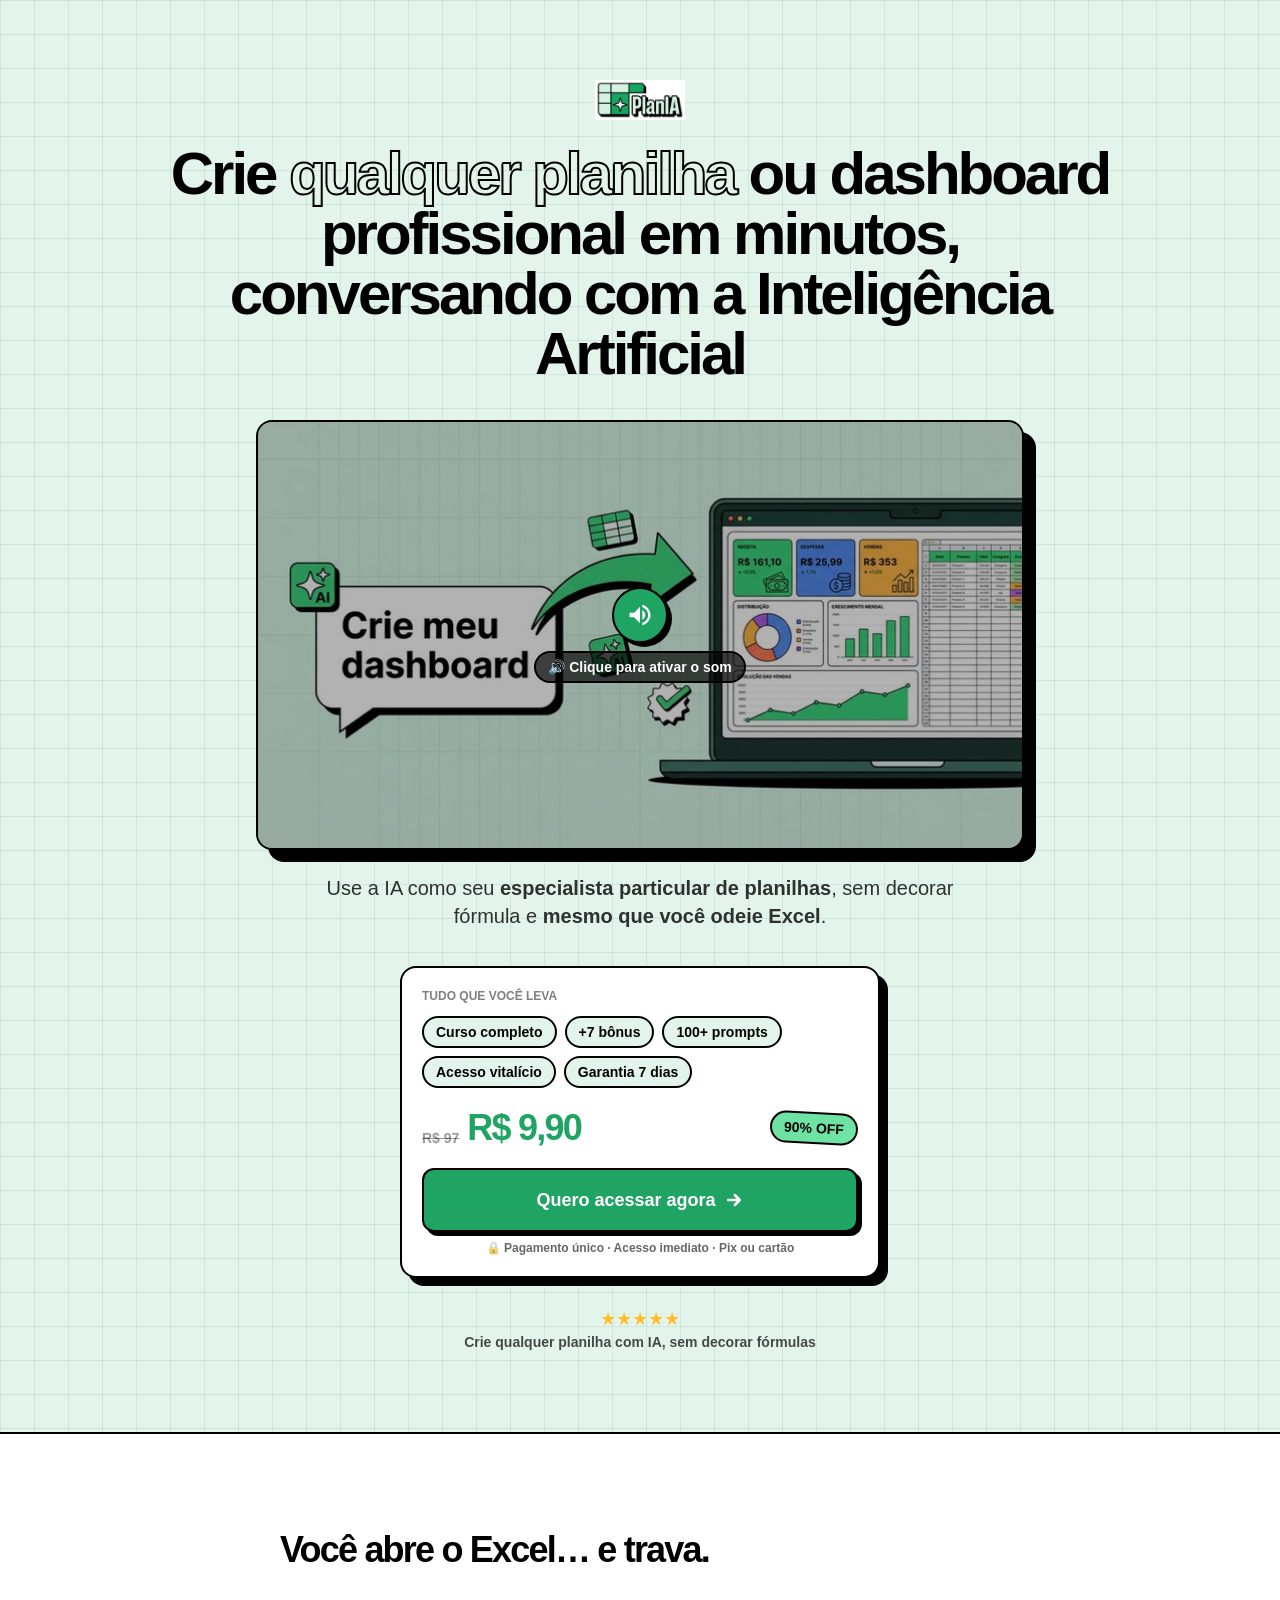
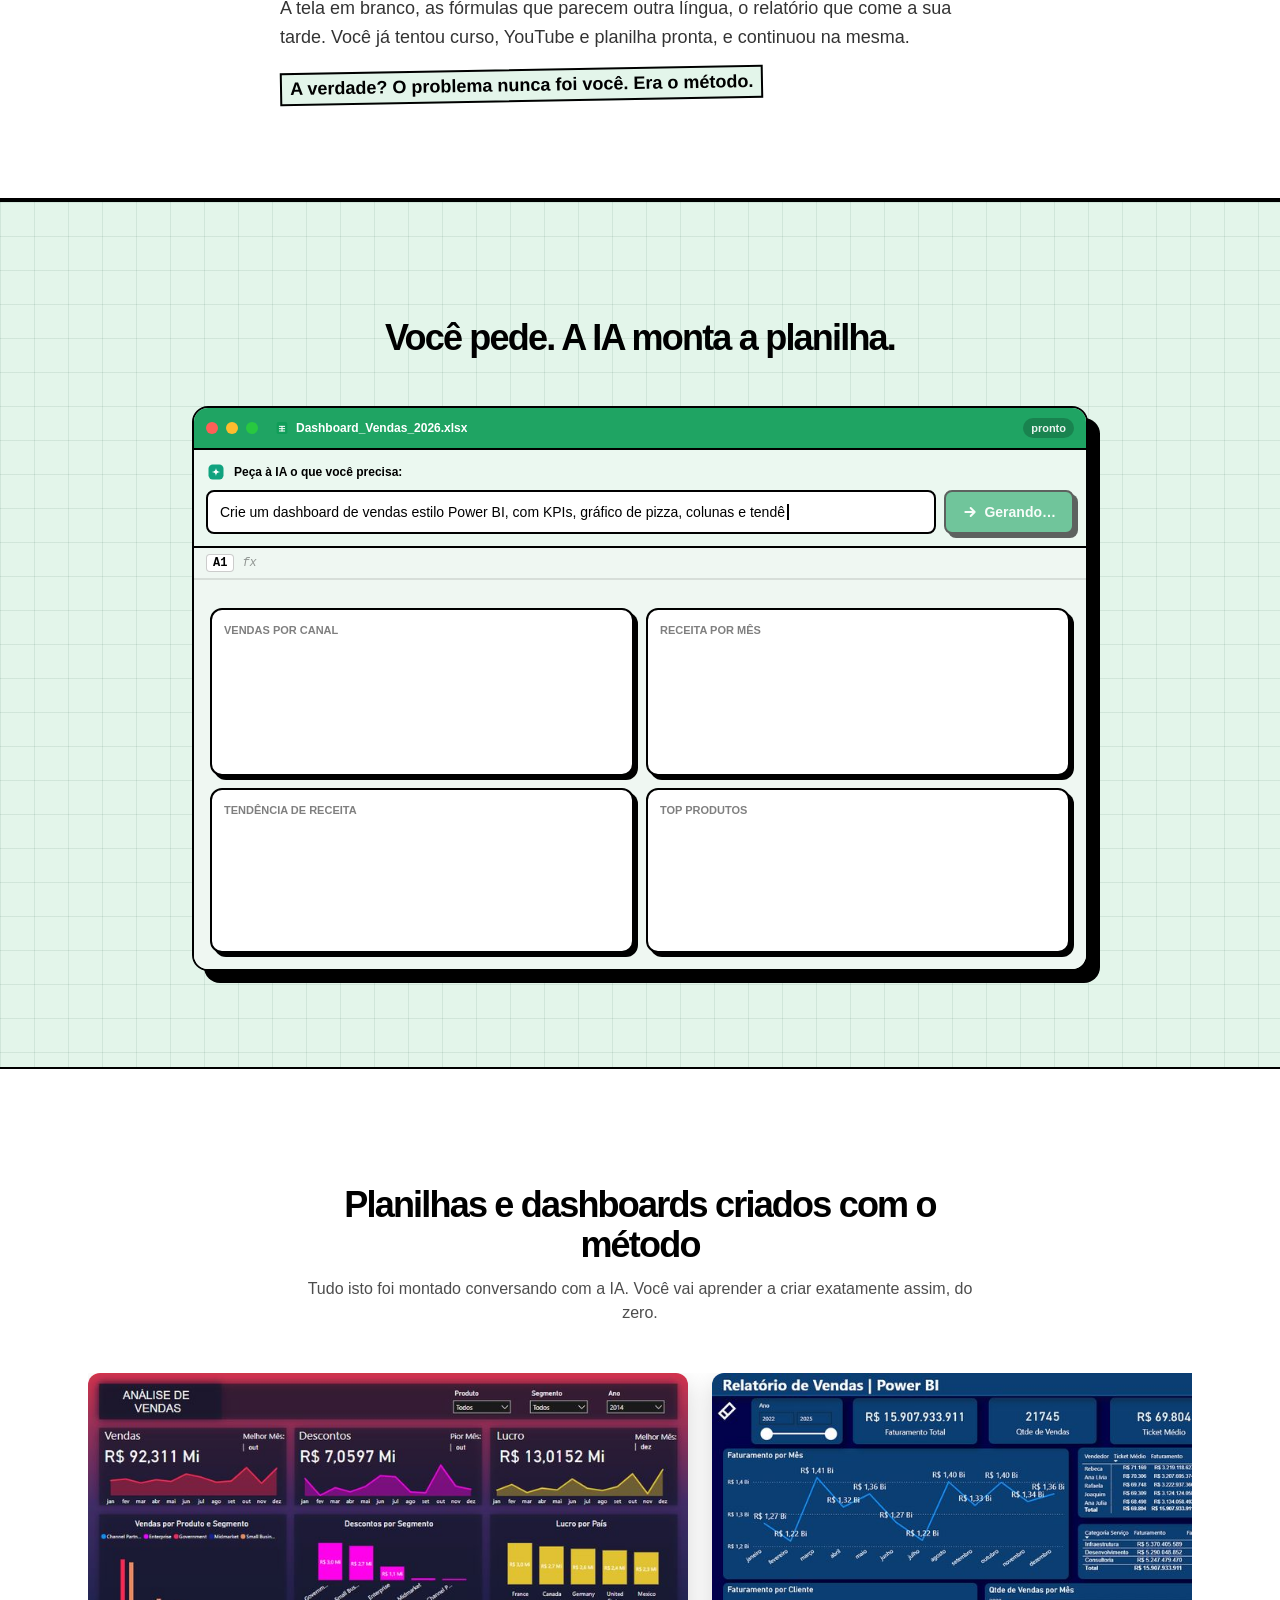
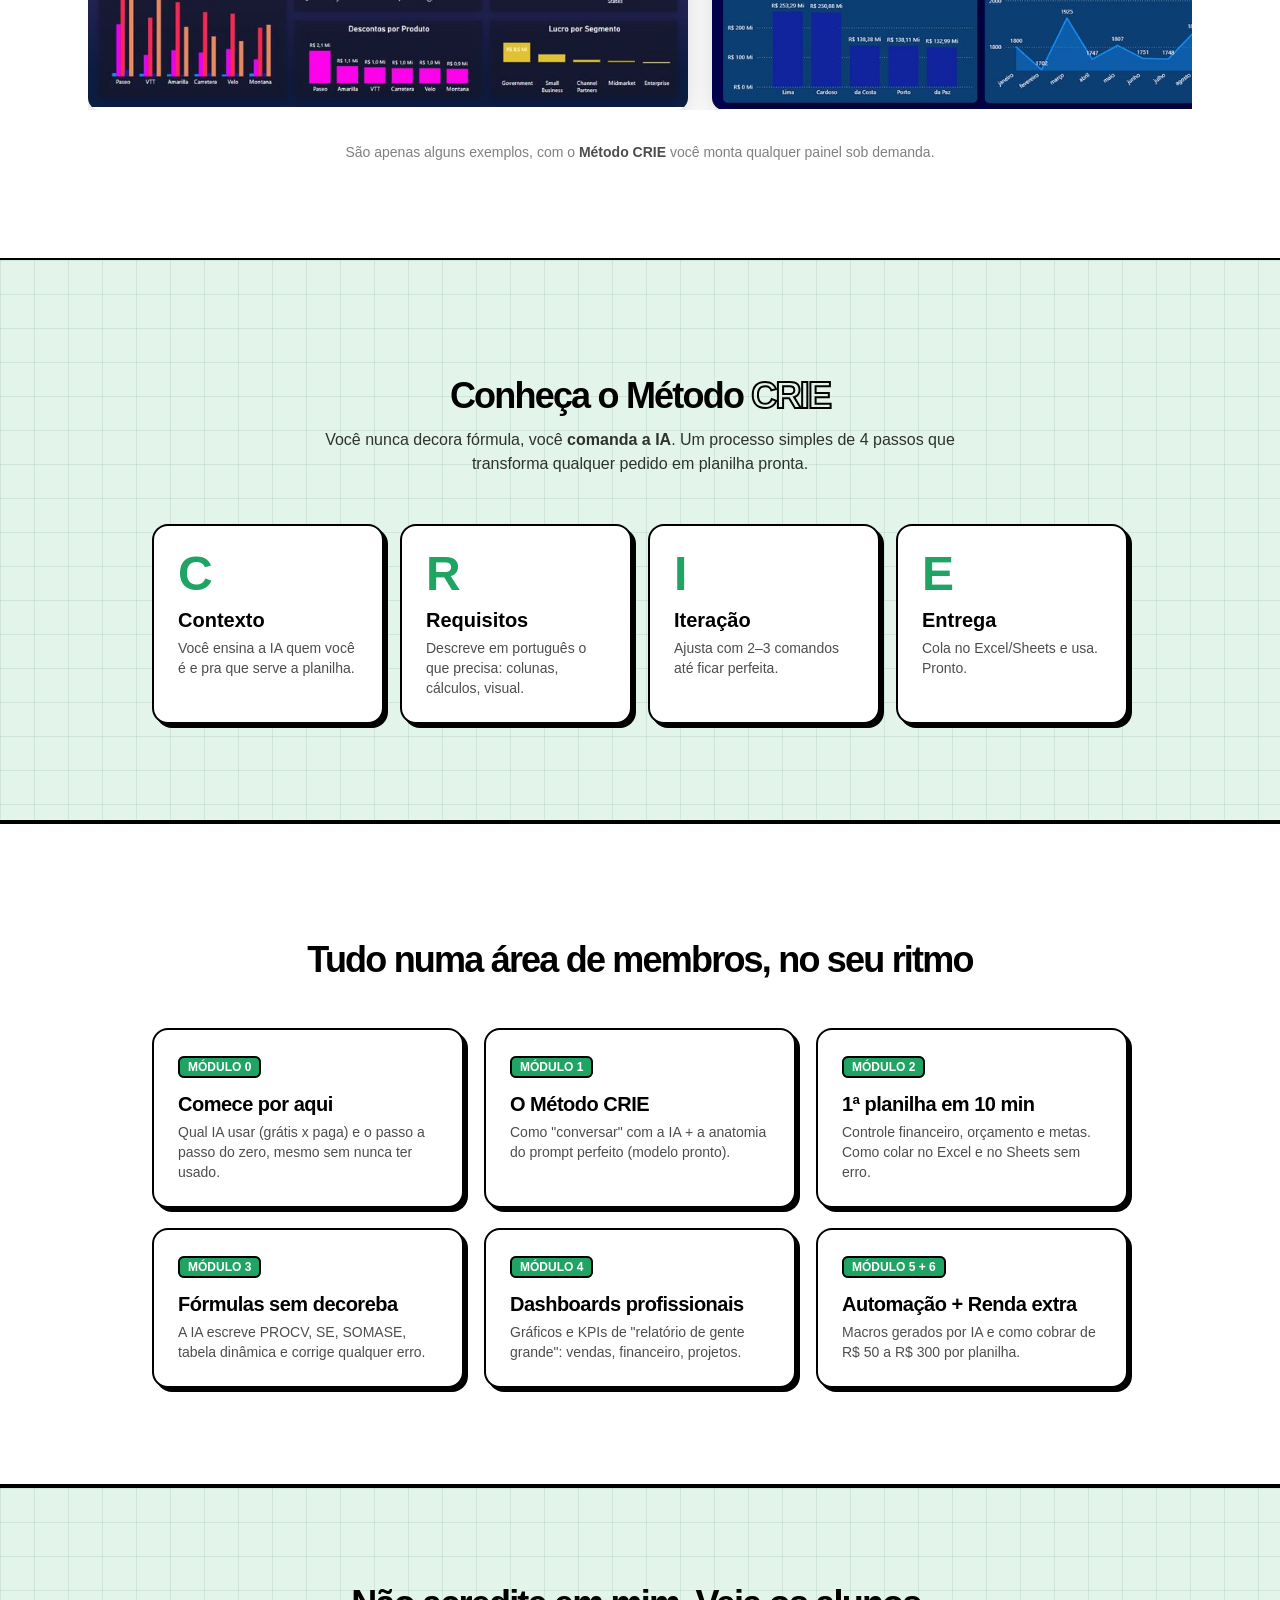
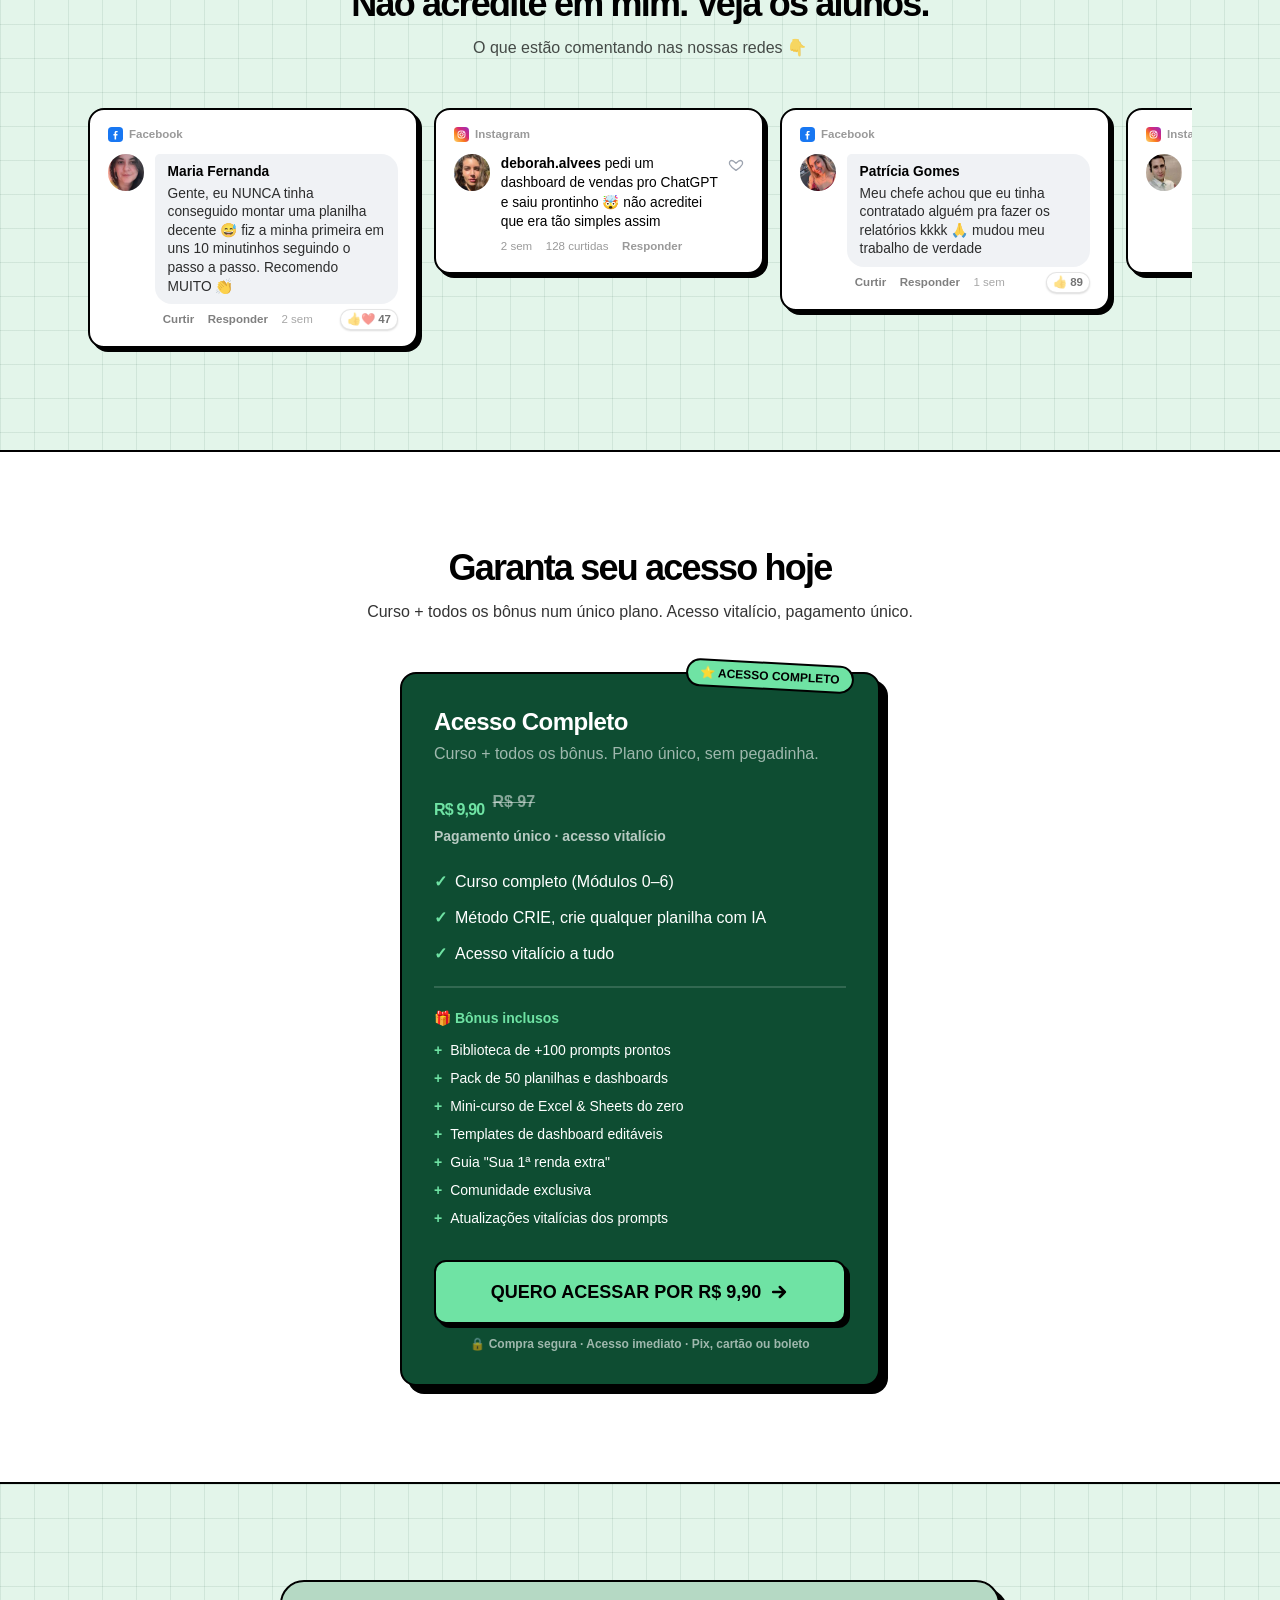
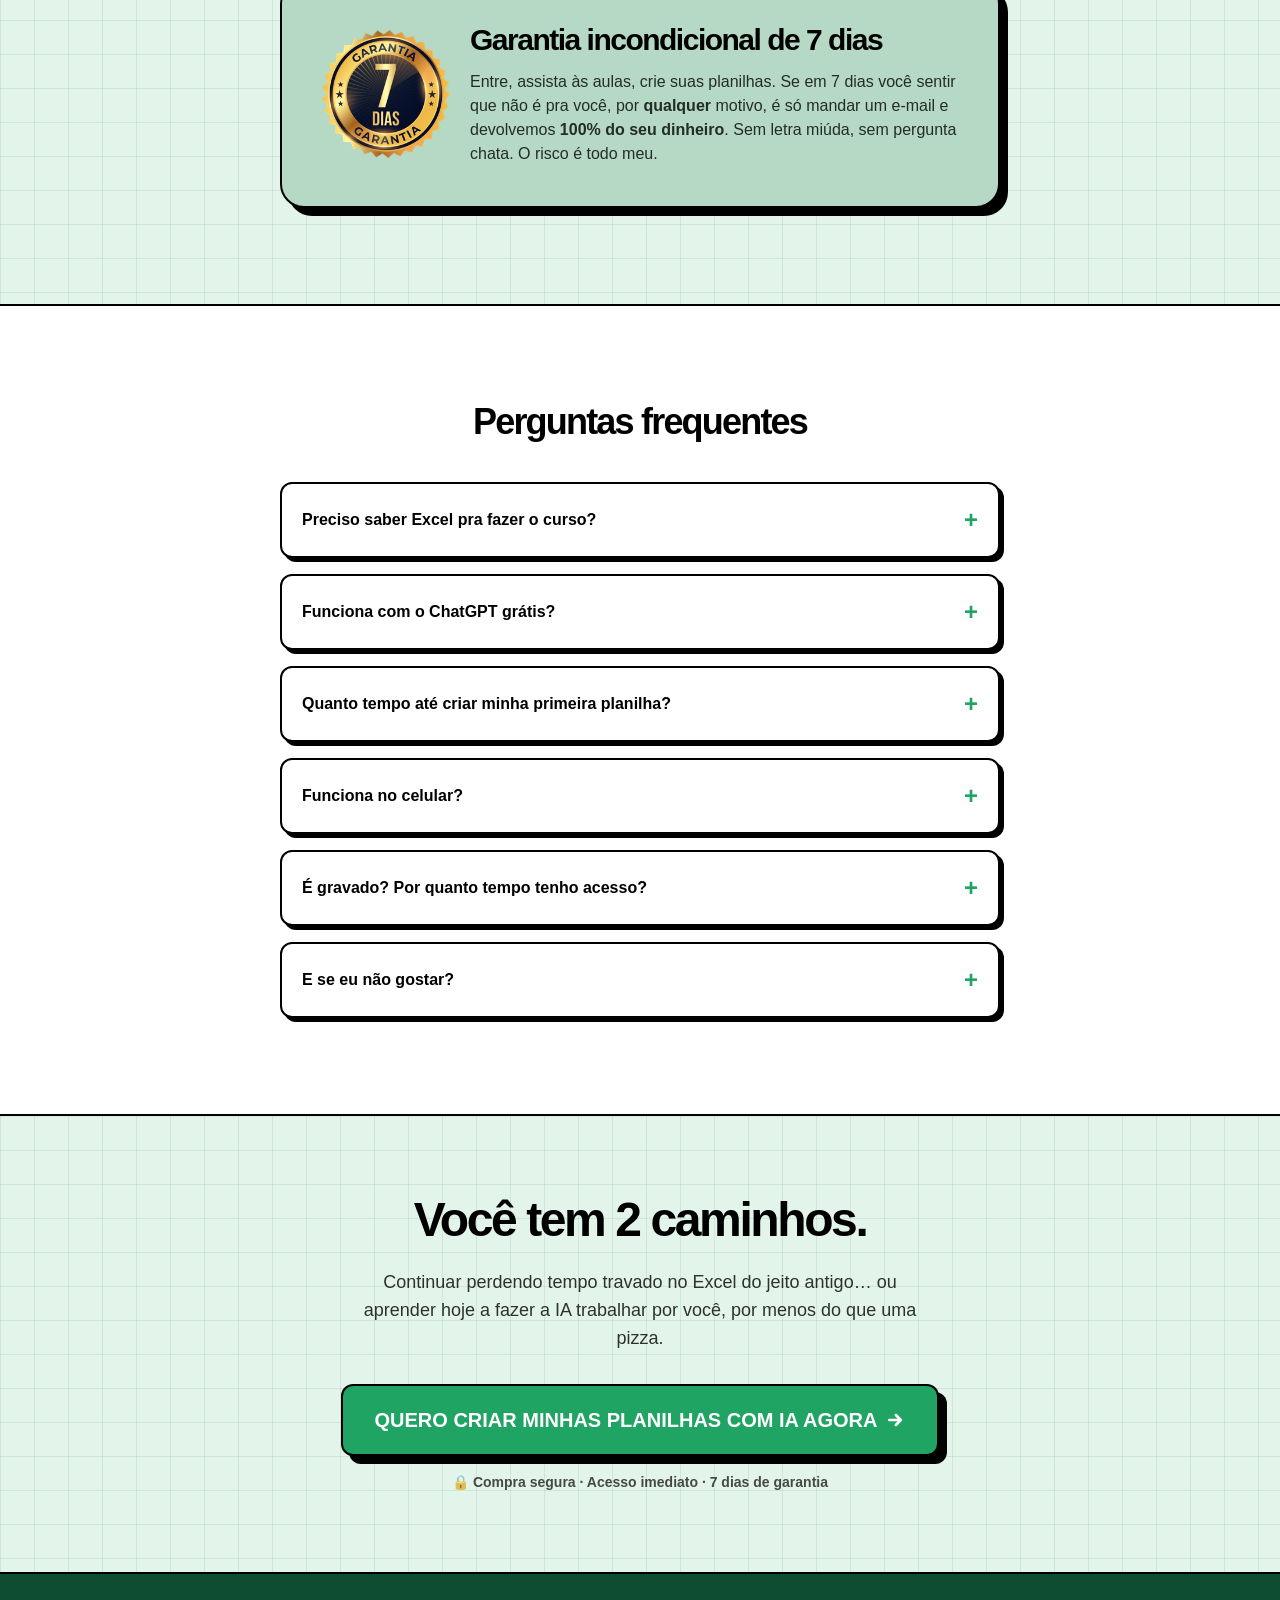
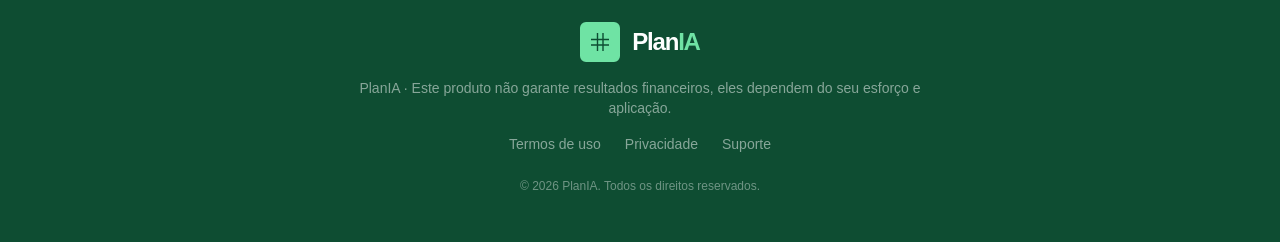
==== commit 16c0258a: "Otimização de performance: vídeo 720p, imagens em JPEG, fontes deduplicadas - Vídeo VSL: 8MB -> 2MB " ====
--- a/pagina-de-vendas.html
+++ b/pagina-de-vendas.html
@@ -183,7 +183,7 @@
       <!-- Vídeo principal do hero (mini VSL, autoplay mudo + clique p/ som) -->
       <div class="mt-9 max-w-3xl mx-auto">
         <div class="relative bg-black border-2 border-black rounded-2xl shadow-hard-lg overflow-hidden">
-          <video id="vsl" class="w-full block" autoplay muted loop playsinline preload="auto" poster="imagens/hero-planilha-ia.png">
+          <video id="vsl" class="w-full block" autoplay muted loop playsinline preload="auto" poster="imagens/hero-planilha-ia.jpg">
             <source src="imagens/planilhasminivsl.mp4" type="video/mp4" />
             Seu navegador não suporta vídeo. <a href="imagens/planilhasminivsl.mp4">Baixe aqui</a>.
           </video>
@@ -566,11 +566,11 @@
         <div id="ex-track" class="ex-track">
 
         <figure class="ex-card">
-          <img src="planilhas%20exemplos/dashvendas.png" alt="Dashboard de vendas criado com IA" loading="lazy" class="w-full block bg-soft" />
+          <img src="planilhas%20exemplos/dashvendas.jpg" alt="Dashboard de vendas criado com IA" loading="lazy" class="w-full block bg-soft" />
         </figure>
 
         <figure class="ex-card">
-          <img src="planilhas%20exemplos/1_vMTpFA_OLXgFI3Gih77sxg.png" alt="Relatório de vendas em Power BI criado com IA" loading="lazy" class="w-full block bg-soft" />
+          <img src="planilhas%20exemplos/1_vMTpFA_OLXgFI3Gih77sxg.jpg" alt="Relatório de vendas em Power BI criado com IA" loading="lazy" class="w-full block bg-soft" />
         </figure>
 
         <figure class="ex-card">
@@ -578,15 +578,15 @@
         </figure>
 
         <figure class="ex-card">
-          <img src="planilhas%20exemplos/2020-03-24-16_52_41-Dashboard-SAC-Dark-Power-BI-Desktop-1024x575.png" alt="Dashboard de atendimento (SAC) criado com IA" loading="lazy" class="w-full block bg-soft" />
+          <img src="planilhas%20exemplos/2020-03-24-16_52_41-Dashboard-SAC-Dark-Power-BI-Desktop-1024x575.jpg" alt="Dashboard de atendimento (SAC) criado com IA" loading="lazy" class="w-full block bg-soft" />
         </figure>
 
         <figure class="ex-card">
-          <img src="planilhas%20exemplos/260120221643174101cursodepowerbiparaempresas.png" alt="Painel gerencial empresarial criado com IA" loading="lazy" class="w-full block bg-soft" />
+          <img src="planilhas%20exemplos/260120221643174101cursodepowerbiparaempresas.jpg" alt="Painel gerencial empresarial criado com IA" loading="lazy" class="w-full block bg-soft" />
         </figure>
 
         <figure class="ex-card">
-          <img src="planilhas%20exemplos/DASHBOARD-1-1024x575.png" alt="Dashboard de indicadores (KPIs) criado com IA" loading="lazy" class="w-full block bg-soft" />
+          <img src="planilhas%20exemplos/DASHBOARD-1-1024x575.jpg" alt="Dashboard de indicadores (KPIs) criado com IA" loading="lazy" class="w-full block bg-soft" />
         </figure>
 
         <figure class="ex-card">
--- a/fonts.css
+++ b/fonts.css
@@ -0,0 +1,40 @@
+@font-face {
+  font-family: 'Inter';
+  font-style: normal;
+  font-weight: 100 900;
+  font-display: swap;
+  src: url(fonts/inter-400.woff2) format('woff2');
+  unicode-range: U+0000-00FF, U+0131, U+0152-0153, U+02BB-02BC, U+02C6, U+02DA, U+02DC, U+0304, U+0308, U+0329, U+2000-206F, U+20AC, U+2122, U+2191, U+2193, U+2212, U+2215, U+FEFF, U+FFFD;
+}
+@font-face {
+  font-family: 'Poppins';
+  font-style: normal;
+  font-weight: 500;
+  font-display: swap;
+  src: url(fonts/poppins-500.woff2) format('woff2');
+  unicode-range: U+0000-00FF, U+0131, U+0152-0153, U+02BB-02BC, U+02C6, U+02DA, U+02DC, U+0304, U+0308, U+0329, U+2000-206F, U+20AC, U+2122, U+2191, U+2193, U+2212, U+2215, U+FEFF, U+FFFD;
+}
+@font-face {
+  font-family: 'Poppins';
+  font-style: normal;
+  font-weight: 600;
+  font-display: swap;
+  src: url(fonts/poppins-600.woff2) format('woff2');
+  unicode-range: U+0000-00FF, U+0131, U+0152-0153, U+02BB-02BC, U+02C6, U+02DA, U+02DC, U+0304, U+0308, U+0329, U+2000-206F, U+20AC, U+2122, U+2191, U+2193, U+2212, U+2215, U+FEFF, U+FFFD;
+}
+@font-face {
+  font-family: 'Poppins';
+  font-style: normal;
+  font-weight: 700;
+  font-display: swap;
+  src: url(fonts/poppins-700.woff2) format('woff2');
+  unicode-range: U+0000-00FF, U+0131, U+0152-0153, U+02BB-02BC, U+02C6, U+02DA, U+02DC, U+0304, U+0308, U+0329, U+2000-206F, U+20AC, U+2122, U+2191, U+2193, U+2212, U+2215, U+FEFF, U+FFFD;
+}
+@font-face {
+  font-family: 'Poppins';
+  font-style: normal;
+  font-weight: 800;
+  font-display: swap;
+  src: url(fonts/poppins-800.woff2) format('woff2');
+  unicode-range: U+0000-00FF, U+0131, U+0152-0153, U+02BB-02BC, U+02C6, U+02DA, U+02DC, U+0304, U+0308, U+0329, U+2000-206F, U+20AC, U+2122, U+2191, U+2193, U+2212, U+2215, U+FEFF, U+FFFD;
+}
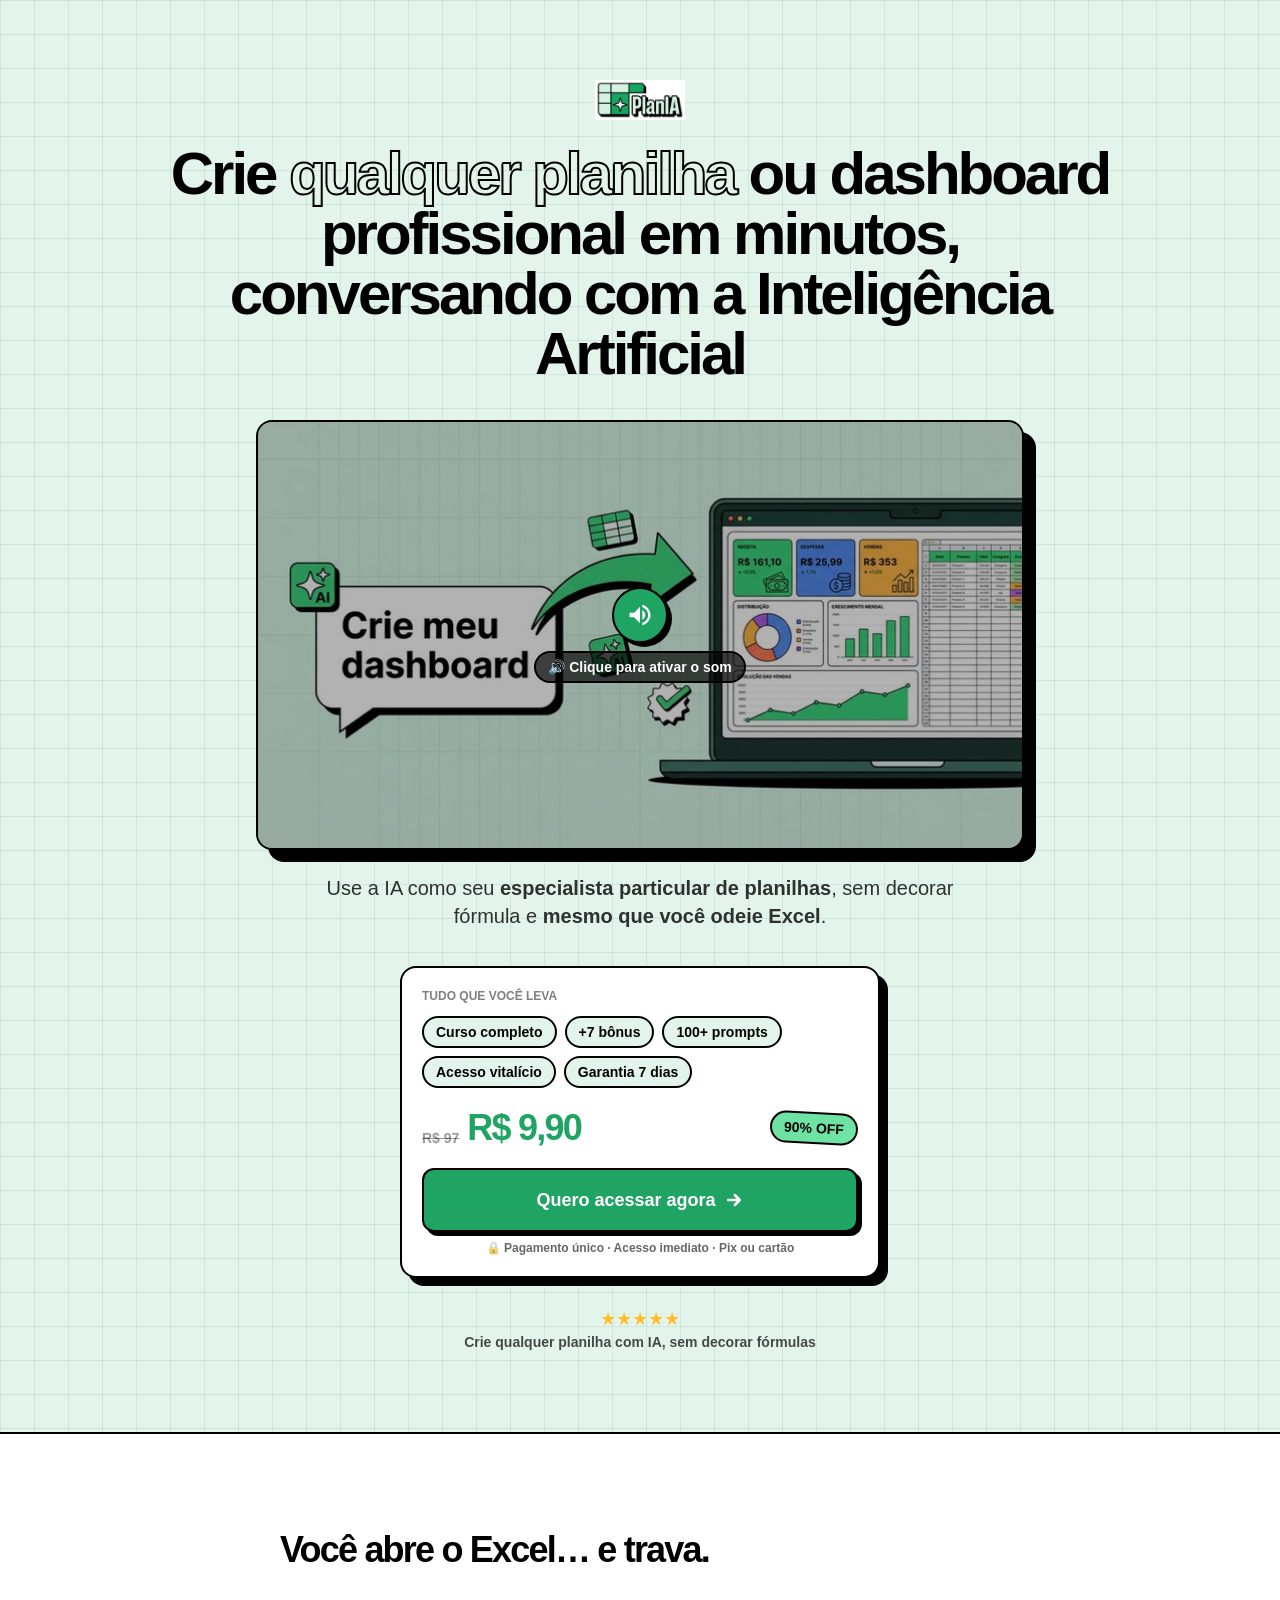
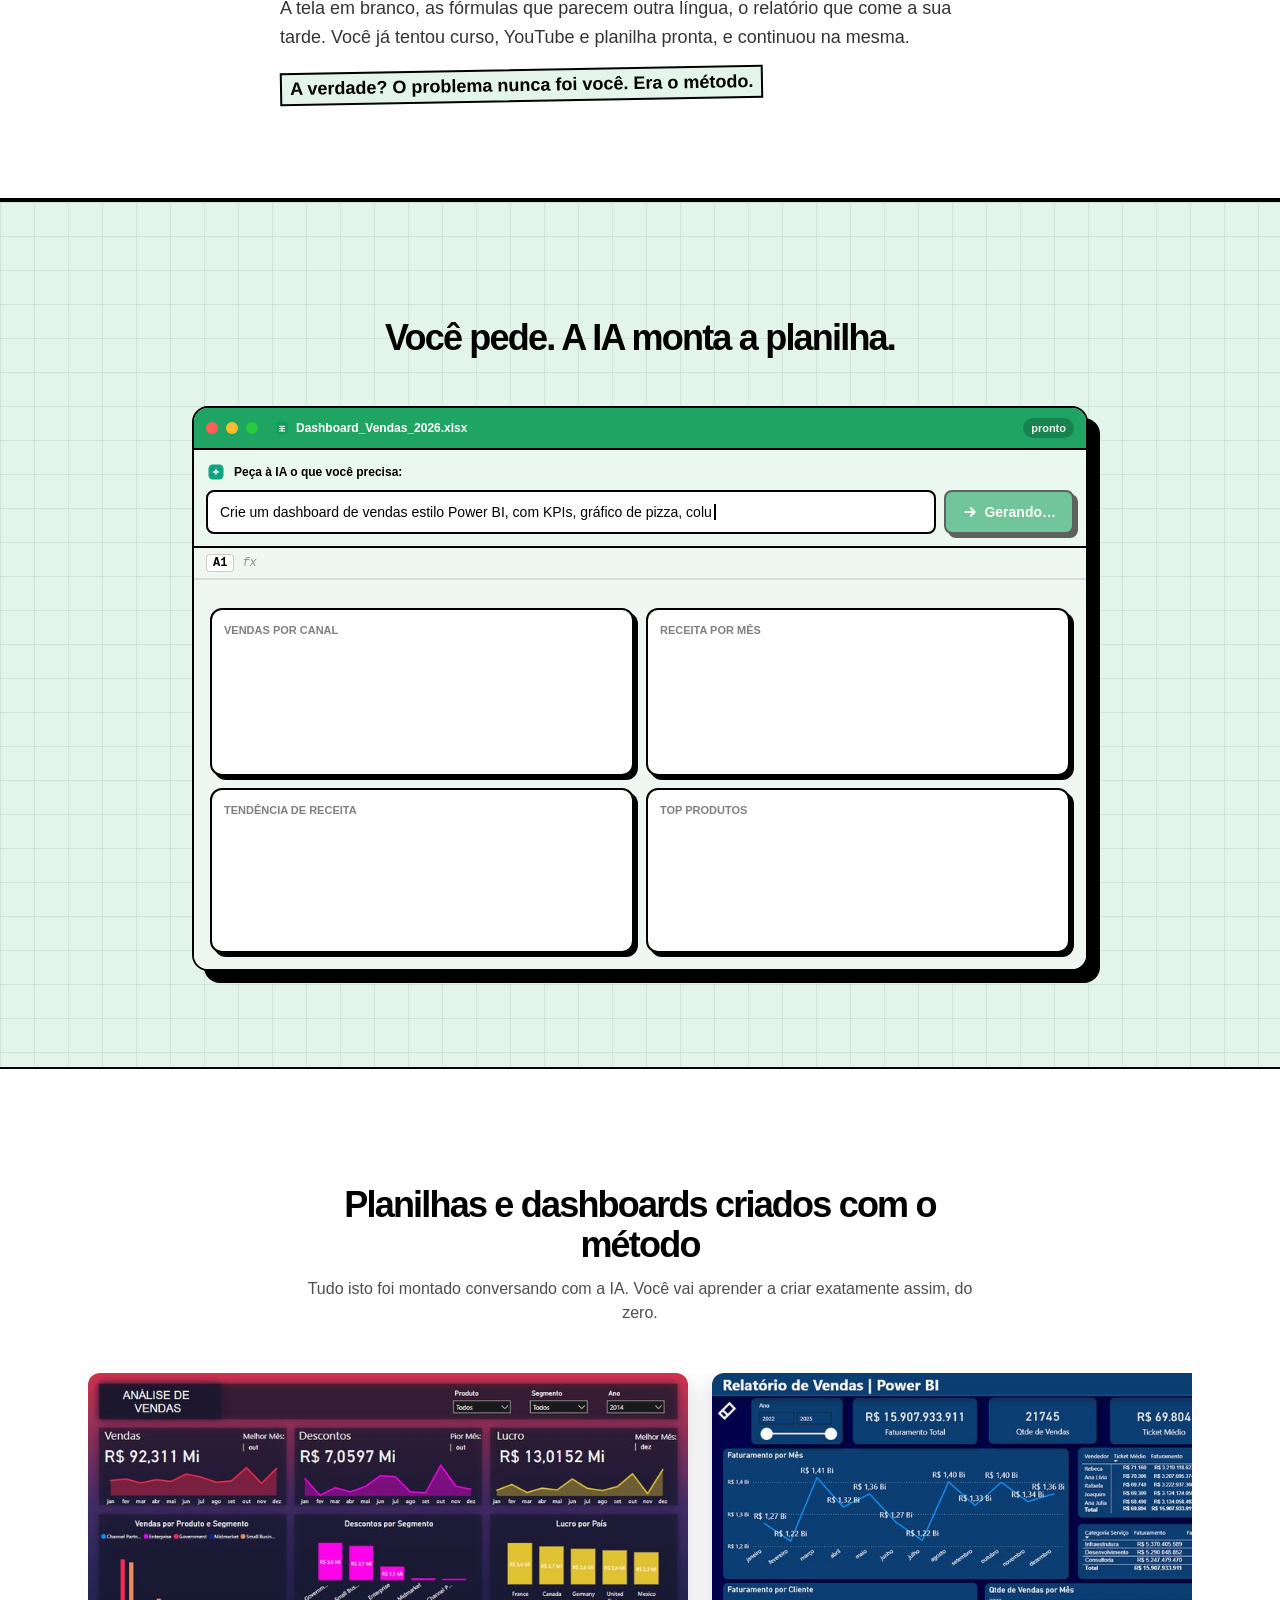
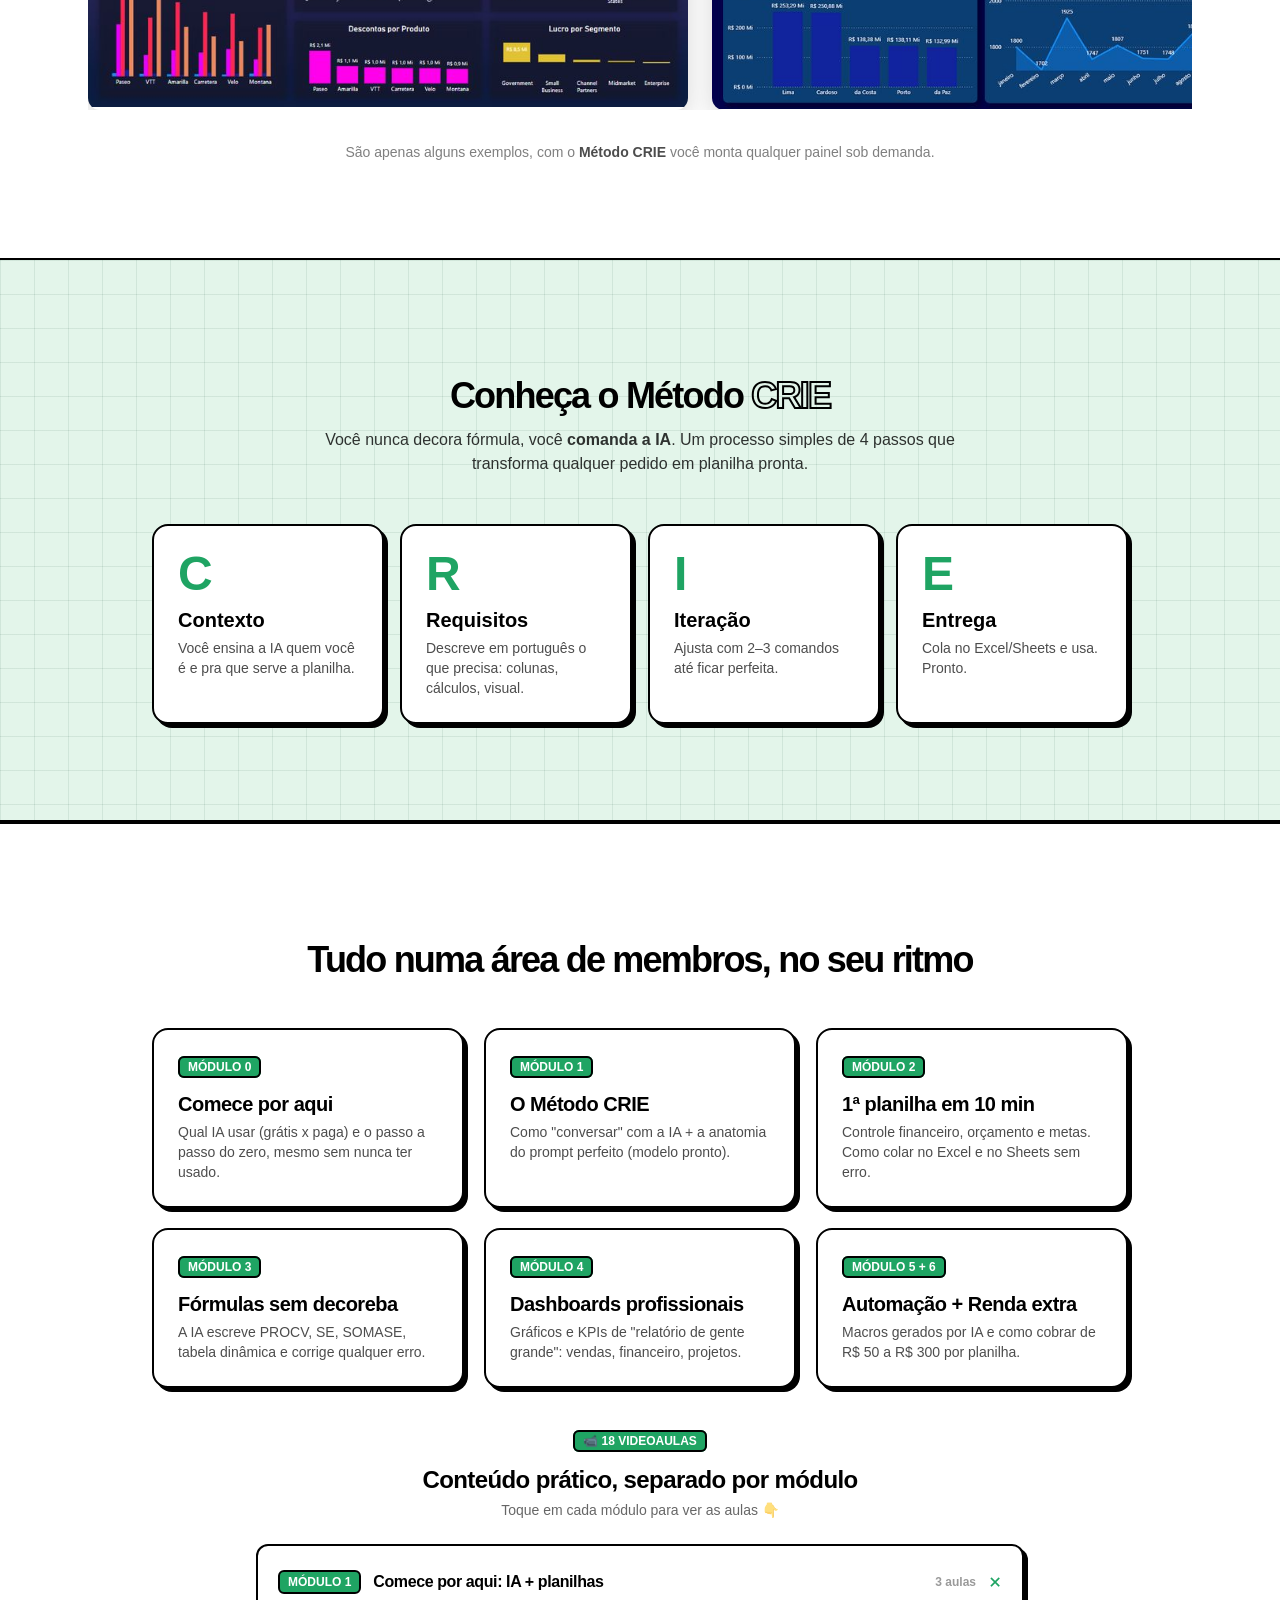
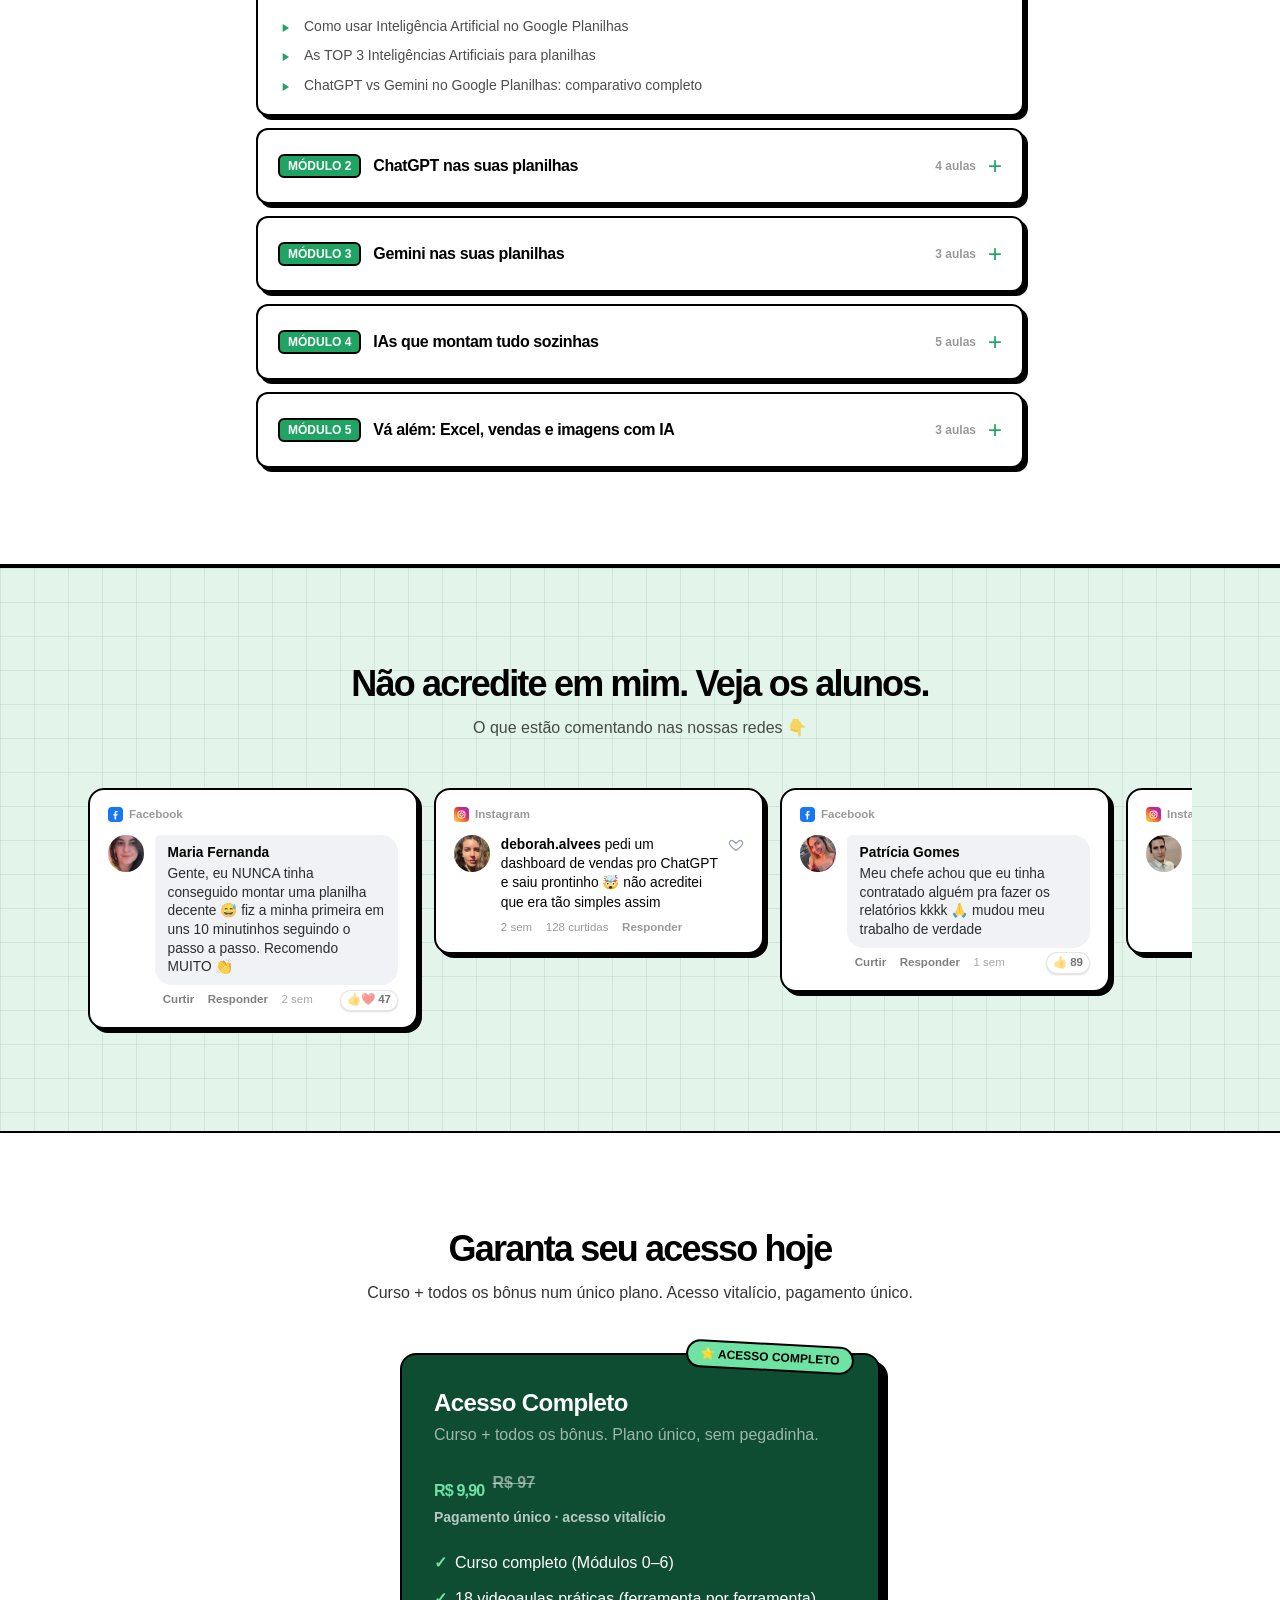
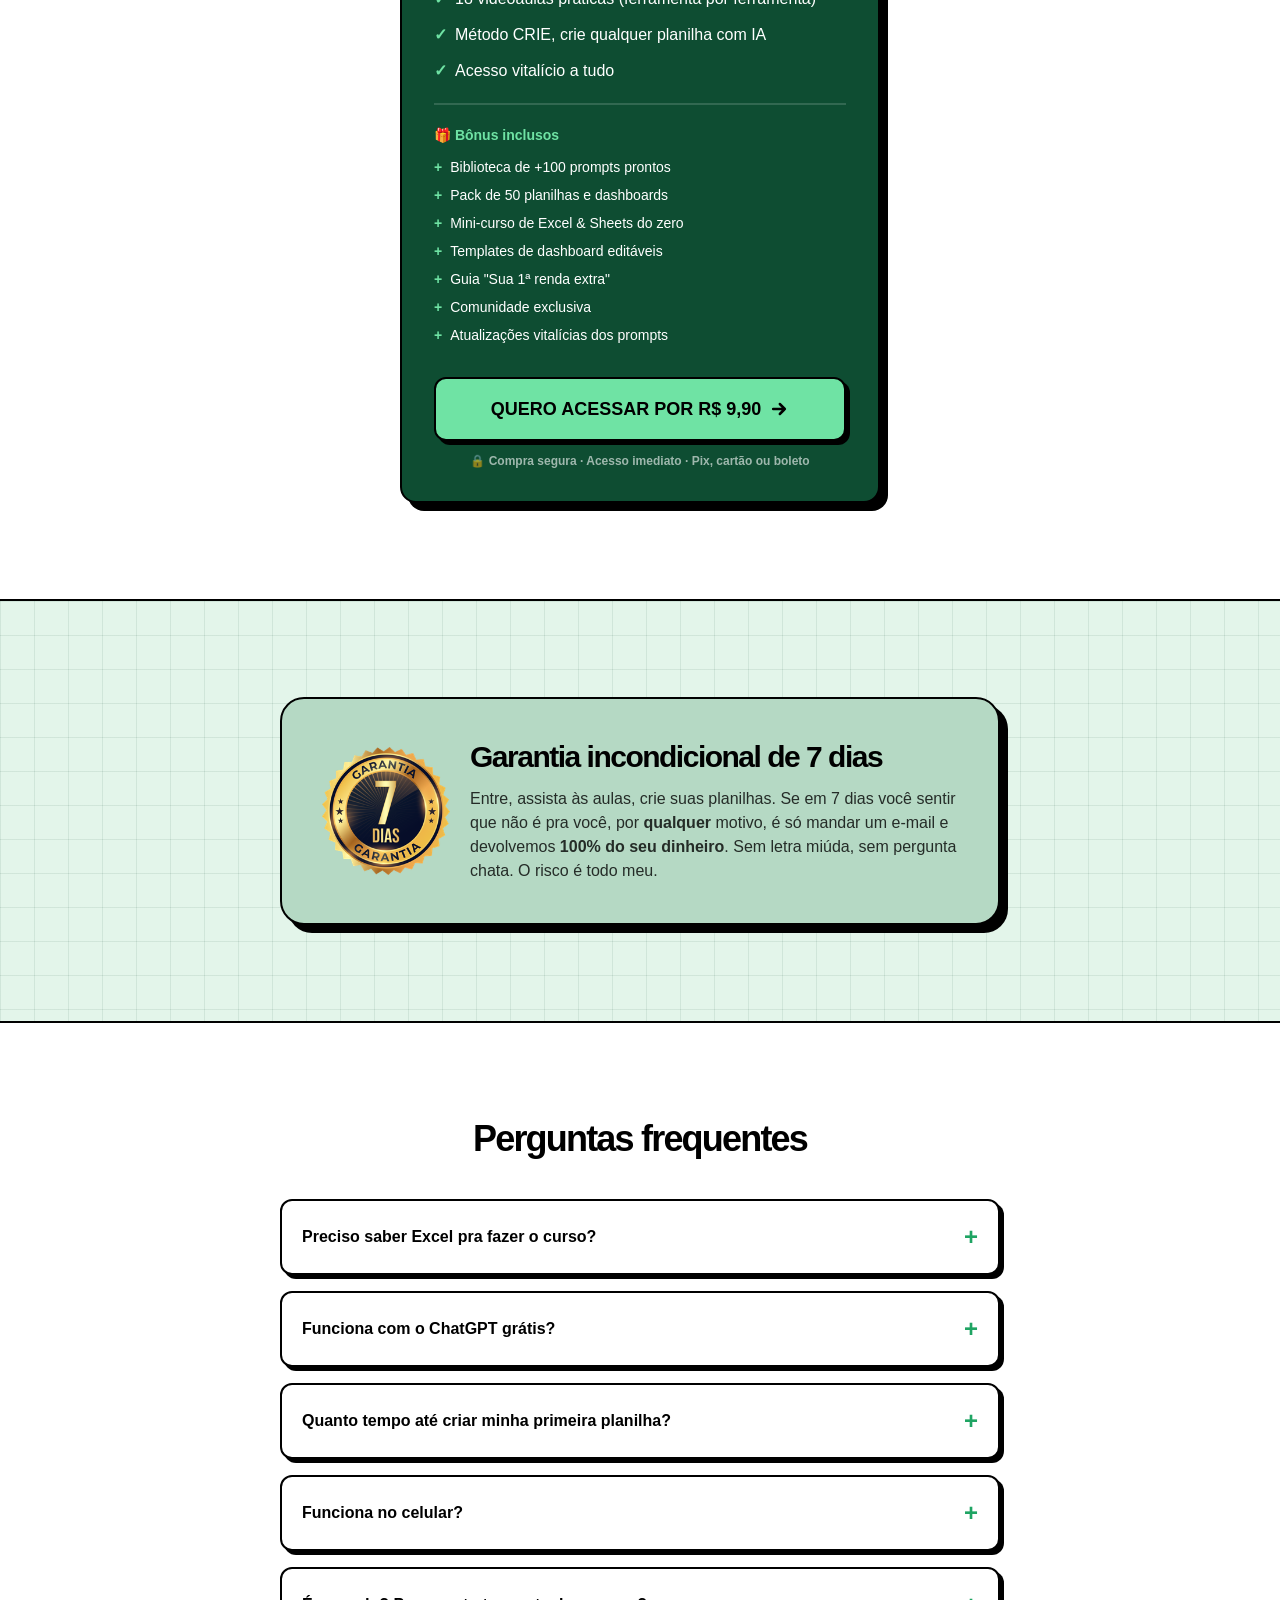
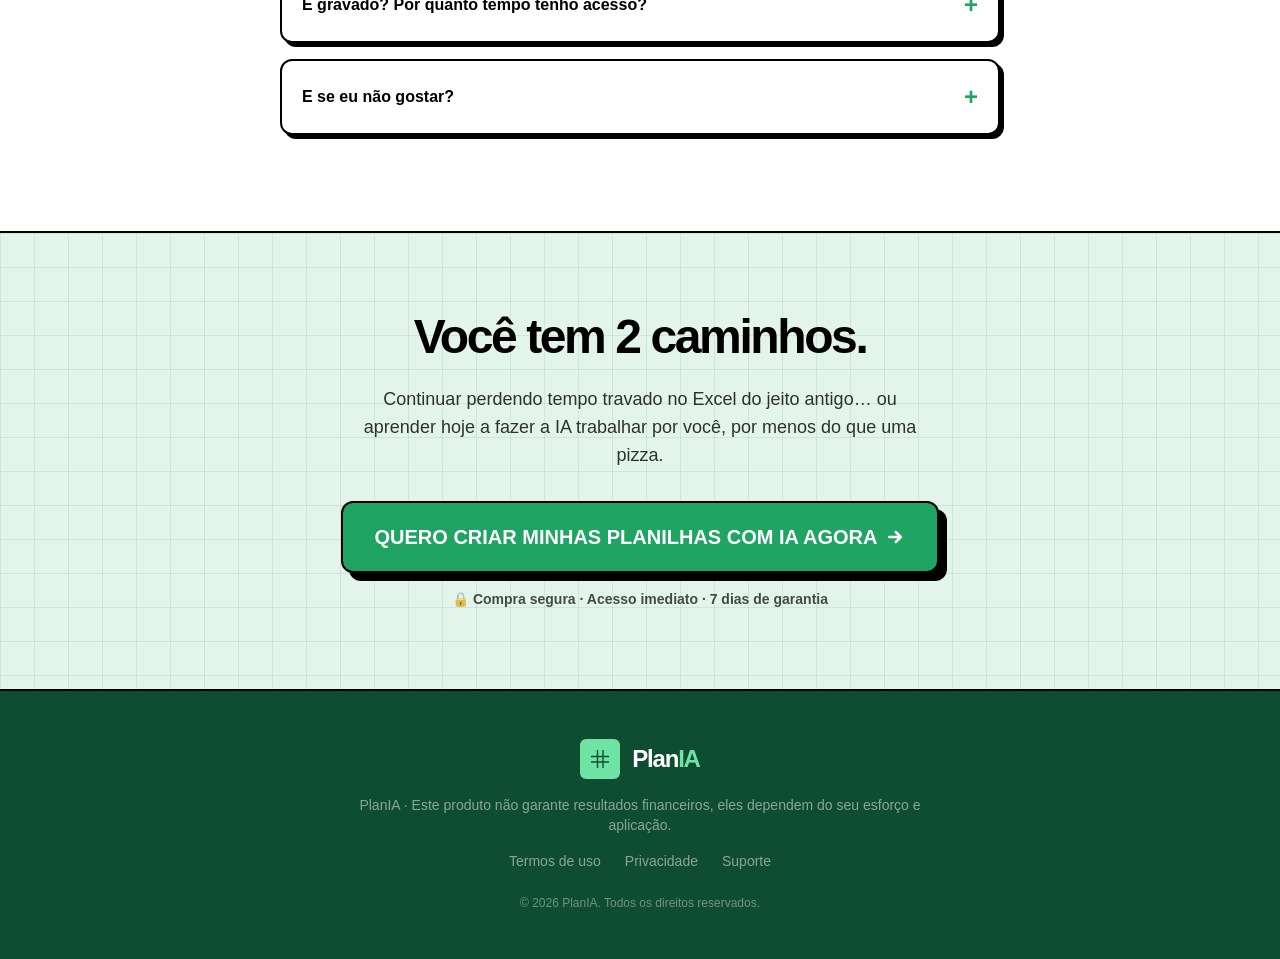
==== commit e787ab34: "Adiciona 18 videoaulas como entregável (sanfona por módulo) Nova seção em accordion, 5 módulos temát" ====
--- a/pagina-de-vendas.html
+++ b/pagina-de-vendas.html
@@ -728,6 +728,96 @@
           <span class="text-xs font-bold bg-brand-green text-white border-2 border-black rounded-md px-2 py-0.5">MÓDULO 5 + 6</span>
           <h3 class="mt-3 font-heading font-extrabold text-xl tracking-tight">Automação + Renda extra</h3>
           <p class="mt-1 font-medium text-black/70 text-sm">Macros gerados por IA e como cobrar de R$ 50 a R$ 300 por planilha.</p>
+        </div>
+      </div>
+
+      <!-- ===== 18 VIDEOAULAS (sanfona por módulo) ===== -->
+      <div class="mt-10 max-w-3xl mx-auto">
+        <div class="text-center">
+          <span class="text-xs font-bold bg-brand-green text-white border-2 border-black rounded-md px-2 py-0.5">📹 18 VIDEOAULAS</span>
+          <h3 class="mt-3 font-heading font-extrabold text-2xl tracking-tight">Conteúdo prático, separado por módulo</h3>
+          <p class="mt-1 font-medium text-black/60 text-sm">Toque em cada módulo para ver as aulas 👇</p>
+        </div>
+        <div class="mt-6 flex flex-col gap-3">
+
+          <details class="faq-item group bg-white border-2 border-black rounded-xl shadow-hard-sm overflow-hidden" open>
+            <summary class="flex items-center justify-between gap-3 p-5 cursor-pointer list-none">
+              <span class="flex items-center gap-3">
+                <span class="text-xs font-bold bg-brand-green text-white border-2 border-black rounded-md px-2 py-0.5 shrink-0">MÓDULO 1</span>
+                <span class="font-heading font-extrabold tracking-tight leading-tight">Comece por aqui: IA + planilhas</span>
+              </span>
+              <span class="flex items-center gap-3 shrink-0"><span class="text-xs font-bold text-black/40">3 aulas</span><span class="faq-plus text-2xl font-heading text-brand-green">+</span></span>
+            </summary>
+            <ul class="px-5 pb-5 flex flex-col gap-3">
+              <li class="flex items-start gap-3"><svg class="shrink-0" style="margin-top:3px" width="14" height="14" viewBox="0 0 24 24" fill="#1FA463"><path d="M8 5v14l11-7z"/></svg><span class="text-sm font-medium text-black/70 leading-tight">Como usar Inteligência Artificial no Google Planilhas</span></li>
+              <li class="flex items-start gap-3"><svg class="shrink-0" style="margin-top:3px" width="14" height="14" viewBox="0 0 24 24" fill="#1FA463"><path d="M8 5v14l11-7z"/></svg><span class="text-sm font-medium text-black/70 leading-tight">As TOP 3 Inteligências Artificiais para planilhas</span></li>
+              <li class="flex items-start gap-3"><svg class="shrink-0" style="margin-top:3px" width="14" height="14" viewBox="0 0 24 24" fill="#1FA463"><path d="M8 5v14l11-7z"/></svg><span class="text-sm font-medium text-black/70 leading-tight">ChatGPT vs Gemini no Google Planilhas: comparativo completo</span></li>
+            </ul>
+          </details>
+
+          <details class="faq-item group bg-white border-2 border-black rounded-xl shadow-hard-sm overflow-hidden">
+            <summary class="flex items-center justify-between gap-3 p-5 cursor-pointer list-none">
+              <span class="flex items-center gap-3">
+                <span class="text-xs font-bold bg-brand-green text-white border-2 border-black rounded-md px-2 py-0.5 shrink-0">MÓDULO 2</span>
+                <span class="font-heading font-extrabold tracking-tight leading-tight">ChatGPT nas suas planilhas</span>
+              </span>
+              <span class="flex items-center gap-3 shrink-0"><span class="text-xs font-bold text-black/40">4 aulas</span><span class="faq-plus text-2xl font-heading text-brand-green">+</span></span>
+            </summary>
+            <ul class="px-5 pb-5 flex flex-col gap-3">
+              <li class="flex items-start gap-3"><svg class="shrink-0" style="margin-top:3px" width="14" height="14" viewBox="0 0 24 24" fill="#1FA463"><path d="M8 5v14l11-7z"/></svg><span class="text-sm font-medium text-black/70 leading-tight">Use o ChatGPT dentro do Google Sheets</span></li>
+              <li class="flex items-start gap-3"><svg class="shrink-0" style="margin-top:3px" width="14" height="14" viewBox="0 0 24 24" fill="#1FA463"><path d="M8 5v14l11-7z"/></svg><span class="text-sm font-medium text-black/70 leading-tight">Use o ChatGPT no Google Planilhas com uma extensão</span></li>
+              <li class="flex items-start gap-3"><svg class="shrink-0" style="margin-top:3px" width="14" height="14" viewBox="0 0 24 24" fill="#1FA463"><path d="M8 5v14l11-7z"/></svg><span class="text-sm font-medium text-black/70 leading-tight">IA e planilhas: conheça a SheetGPT (Planilhas + ChatGPT)</span></li>
+              <li class="flex items-start gap-3"><svg class="shrink-0" style="margin-top:3px" width="14" height="14" viewBox="0 0 24 24" fill="#1FA463"><path d="M8 5v14l11-7z"/></svg><span class="text-sm font-medium text-black/70 leading-tight">Domine a automação com ChatGPT e Google Planilhas</span></li>
+            </ul>
+          </details>
+
+          <details class="faq-item group bg-white border-2 border-black rounded-xl shadow-hard-sm overflow-hidden">
+            <summary class="flex items-center justify-between gap-3 p-5 cursor-pointer list-none">
+              <span class="flex items-center gap-3">
+                <span class="text-xs font-bold bg-brand-green text-white border-2 border-black rounded-md px-2 py-0.5 shrink-0">MÓDULO 3</span>
+                <span class="font-heading font-extrabold tracking-tight leading-tight">Gemini nas suas planilhas</span>
+              </span>
+              <span class="flex items-center gap-3 shrink-0"><span class="text-xs font-bold text-black/40">3 aulas</span><span class="faq-plus text-2xl font-heading text-brand-green">+</span></span>
+            </summary>
+            <ul class="px-5 pb-5 flex flex-col gap-3">
+              <li class="flex items-start gap-3"><svg class="shrink-0" style="margin-top:3px" width="14" height="14" viewBox="0 0 24 24" fill="#1FA463"><path d="M8 5v14l11-7z"/></svg><span class="text-sm font-medium text-black/70 leading-tight">Aprenda a usar o Gemini dentro do Google Planilhas</span></li>
+              <li class="flex items-start gap-3"><svg class="shrink-0" style="margin-top:3px" width="14" height="14" viewBox="0 0 24 24" fill="#1FA463"><path d="M8 5v14l11-7z"/></svg><span class="text-sm font-medium text-black/70 leading-tight">Gemini no Google Planilhas: automatize com IA</span></li>
+              <li class="flex items-start gap-3"><svg class="shrink-0" style="margin-top:3px" width="14" height="14" viewBox="0 0 24 24" fill="#1FA463"><path d="M8 5v14l11-7z"/></svg><span class="text-sm font-medium text-black/70 leading-tight">Gemini criou um dashboard no Google Sheets (Apps Script com IA)</span></li>
+            </ul>
+          </details>
+
+          <details class="faq-item group bg-white border-2 border-black rounded-xl shadow-hard-sm overflow-hidden">
+            <summary class="flex items-center justify-between gap-3 p-5 cursor-pointer list-none">
+              <span class="flex items-center gap-3">
+                <span class="text-xs font-bold bg-brand-green text-white border-2 border-black rounded-md px-2 py-0.5 shrink-0">MÓDULO 4</span>
+                <span class="font-heading font-extrabold tracking-tight leading-tight">IAs que montam tudo sozinhas</span>
+              </span>
+              <span class="flex items-center gap-3 shrink-0"><span class="text-xs font-bold text-black/40">5 aulas</span><span class="faq-plus text-2xl font-heading text-brand-green">+</span></span>
+            </summary>
+            <ul class="px-5 pb-5 flex flex-col gap-3">
+              <li class="flex items-start gap-3"><svg class="shrink-0" style="margin-top:3px" width="14" height="14" viewBox="0 0 24 24" fill="#1FA463"><path d="M8 5v14l11-7z"/></svg><span class="text-sm font-medium text-black/70 leading-tight">A IA que cria dashboards e planilhas sozinha (Genspark)</span></li>
+              <li class="flex items-start gap-3"><svg class="shrink-0" style="margin-top:3px" width="14" height="14" viewBox="0 0 24 24" fill="#1FA463"><path d="M8 5v14l11-7z"/></svg><span class="text-sm font-medium text-black/70 leading-tight">Lovable: a IA que todo usuário de planilhas precisa conhecer</span></li>
+              <li class="flex items-start gap-3"><svg class="shrink-0" style="margin-top:3px" width="14" height="14" viewBox="0 0 24 24" fill="#1FA463"><path d="M8 5v14l11-7z"/></svg><span class="text-sm font-medium text-black/70 leading-tight">Análise de dados com Inteligência Artificial (Julius.AI)</span></li>
+              <li class="flex items-start gap-3"><svg class="shrink-0" style="margin-top:3px" width="14" height="14" viewBox="0 0 24 24" fill="#1FA463"><path d="M8 5v14l11-7z"/></svg><span class="text-sm font-medium text-black/70 leading-tight">O fim do reinado do Excel? Conheça o Rows.com (com IA)</span></li>
+              <li class="flex items-start gap-3"><svg class="shrink-0" style="margin-top:3px" width="14" height="14" viewBox="0 0 24 24" fill="#1FA463"><path d="M8 5v14l11-7z"/></svg><span class="text-sm font-medium text-black/70 leading-tight">Sheet+: inteligência artificial para Excel e Google Planilhas</span></li>
+            </ul>
+          </details>
+
+          <details class="faq-item group bg-white border-2 border-black rounded-xl shadow-hard-sm overflow-hidden">
+            <summary class="flex items-center justify-between gap-3 p-5 cursor-pointer list-none">
+              <span class="flex items-center gap-3">
+                <span class="text-xs font-bold bg-brand-green text-white border-2 border-black rounded-md px-2 py-0.5 shrink-0">MÓDULO 5</span>
+                <span class="font-heading font-extrabold tracking-tight leading-tight">Vá além: Excel, vendas e imagens com IA</span>
+              </span>
+              <span class="flex items-center gap-3 shrink-0"><span class="text-xs font-bold text-black/40">3 aulas</span><span class="faq-plus text-2xl font-heading text-brand-green">+</span></span>
+            </summary>
+            <ul class="px-5 pb-5 flex flex-col gap-3">
+              <li class="flex items-start gap-3"><svg class="shrink-0" style="margin-top:3px" width="14" height="14" viewBox="0 0 24 24" fill="#1FA463"><path d="M8 5v14l11-7z"/></svg><span class="text-sm font-medium text-black/70 leading-tight">Use IA no Google Planilhas e no Excel (Numerous.AI)</span></li>
+              <li class="flex items-start gap-3"><svg class="shrink-0" style="margin-top:3px" width="14" height="14" viewBox="0 0 24 24" fill="#1FA463"><path d="M8 5v14l11-7z"/></svg><span class="text-sm font-medium text-black/70 leading-tight">ChatGPT + Google Planilhas: aumente suas vendas como afiliado</span></li>
+              <li class="flex items-start gap-3"><svg class="shrink-0" style="margin-top:3px" width="14" height="14" viewBox="0 0 24 24" fill="#1FA463"><path d="M8 5v14l11-7z"/></svg><span class="text-sm font-medium text-black/70 leading-tight">Como gerar imagens com IA no Google Planilhas</span></li>
+            </ul>
+          </details>
+
         </div>
       </div>
     </div>
@@ -886,6 +976,7 @@
           <p class="mt-1 text-sm font-bold text-white/70">Pagamento único · acesso vitalício</p>
           <ul class="mt-6 space-y-3 font-medium">
             <li class="flex items-center gap-2"><span class="text-brand-lime font-bold">✓</span> Curso completo (Módulos 0–6)</li>
+            <li class="flex items-center gap-2"><span class="text-brand-lime font-bold">✓</span> 18 videoaulas práticas (ferramenta por ferramenta)</li>
             <li class="flex items-center gap-2"><span class="text-brand-lime font-bold">✓</span> Método CRIE, crie qualquer planilha com IA</li>
             <li class="flex items-center gap-2"><span class="text-brand-lime font-bold">✓</span> Acesso vitalício a tudo</li>
           </ul>
@@ -1008,6 +1099,7 @@
         </div>
         <ul class="offer-list">
           <li>Curso completo (Módulos 0 a 6)</li>
+          <li>18 videoaulas práticas</li>
           <li>Método CRIE</li>
           <li>Acesso vitalício</li>
         </ul>
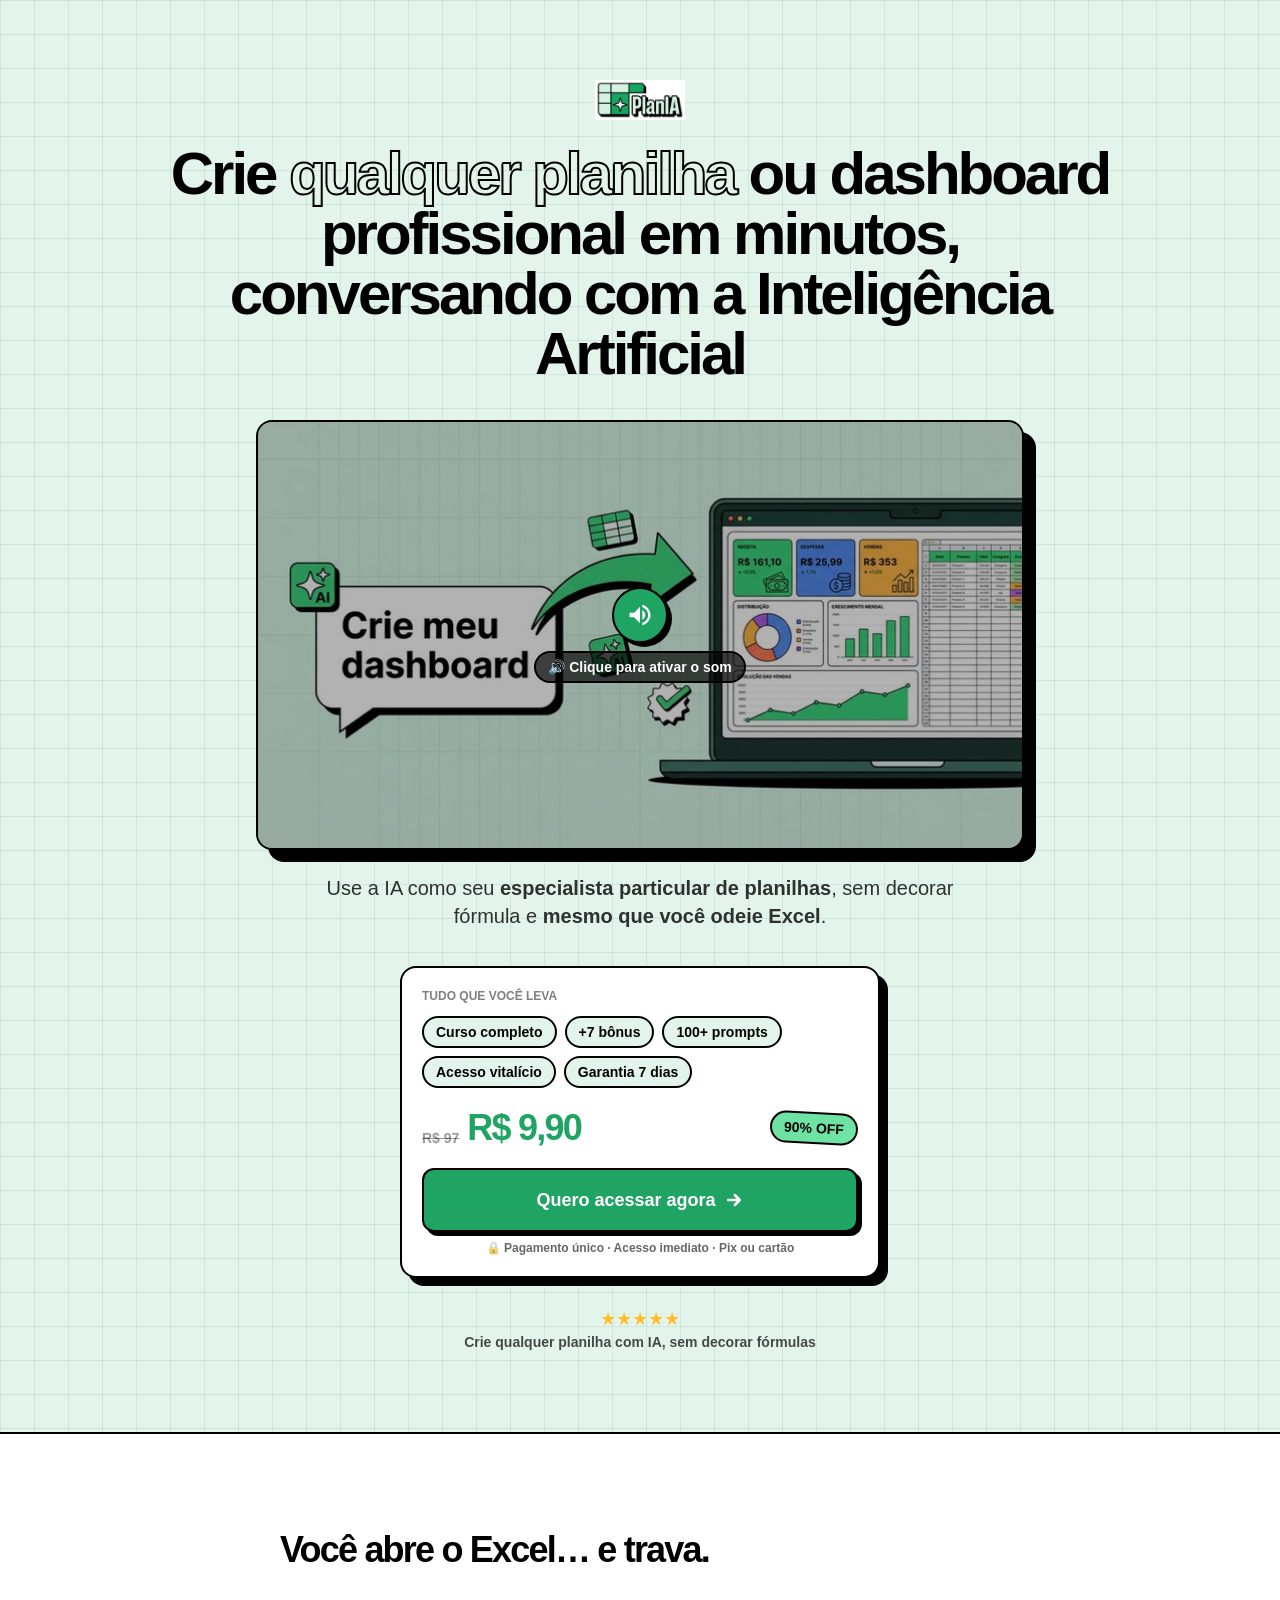
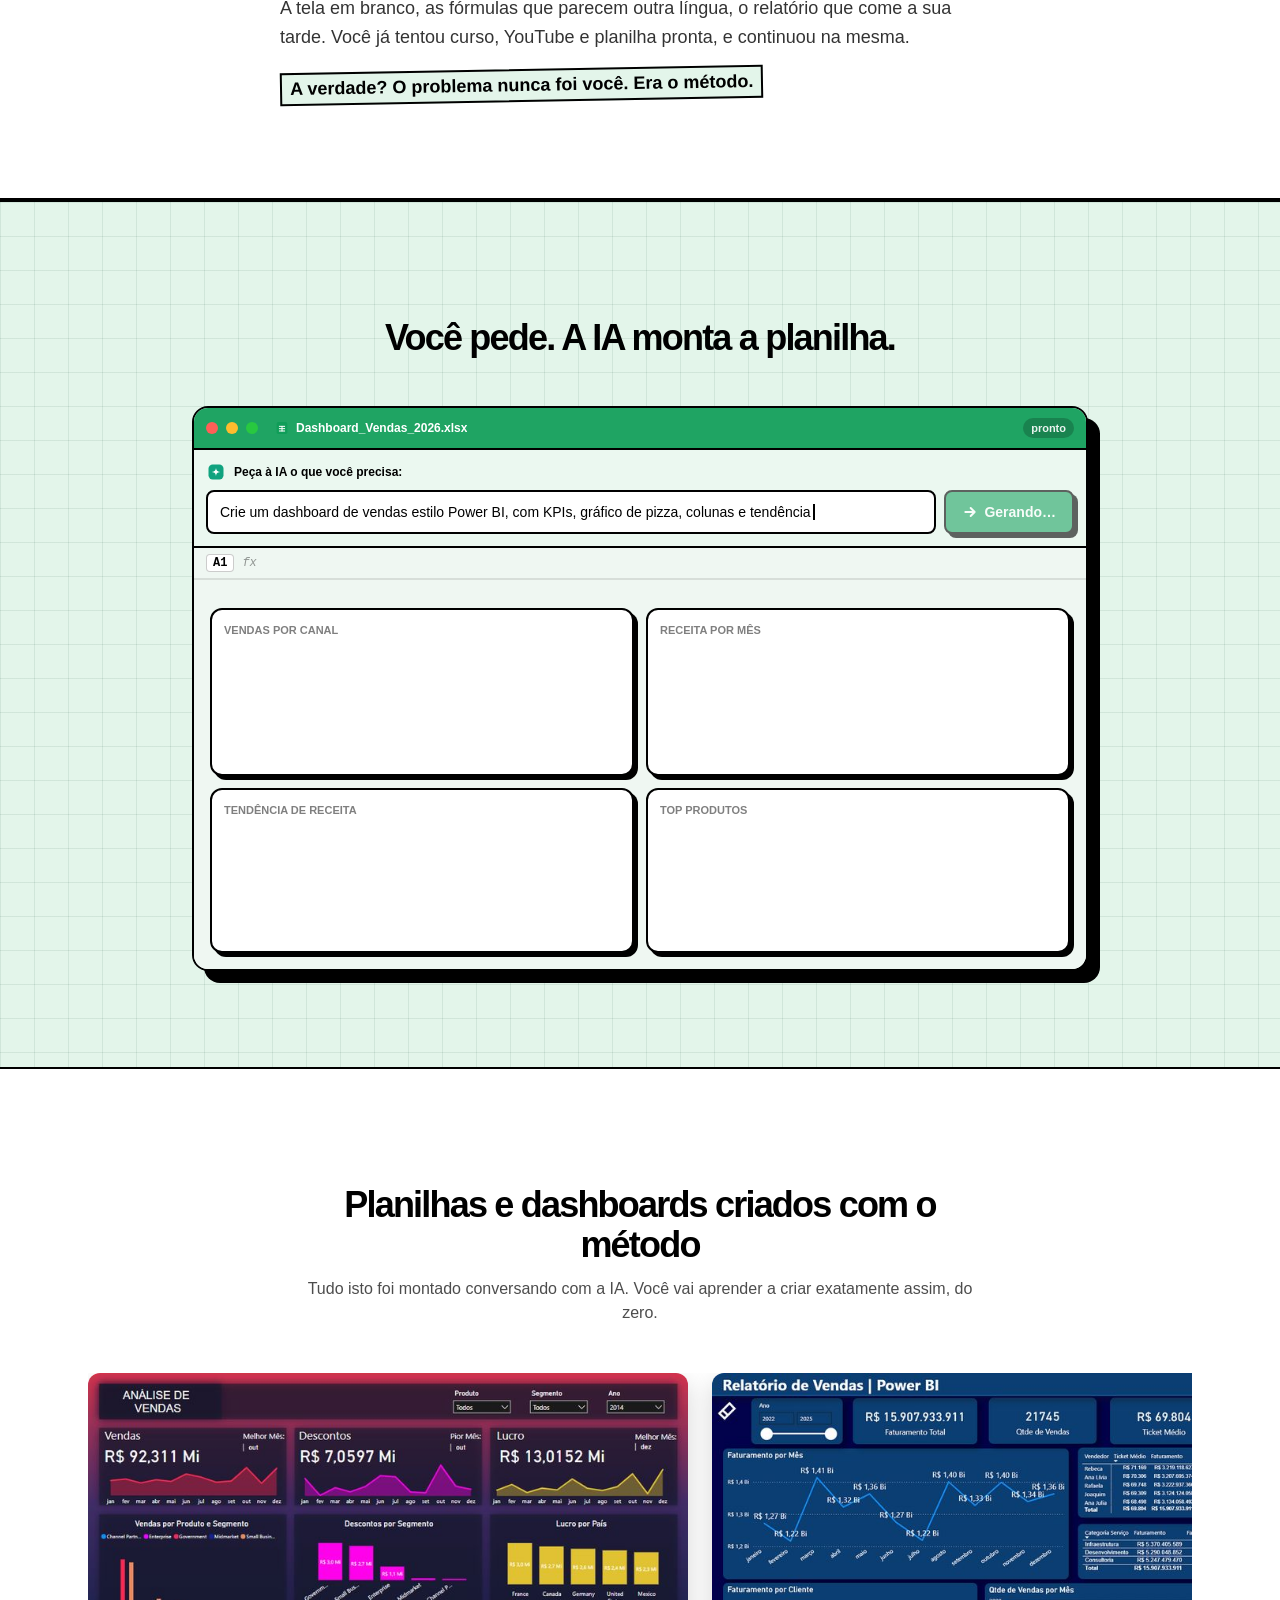
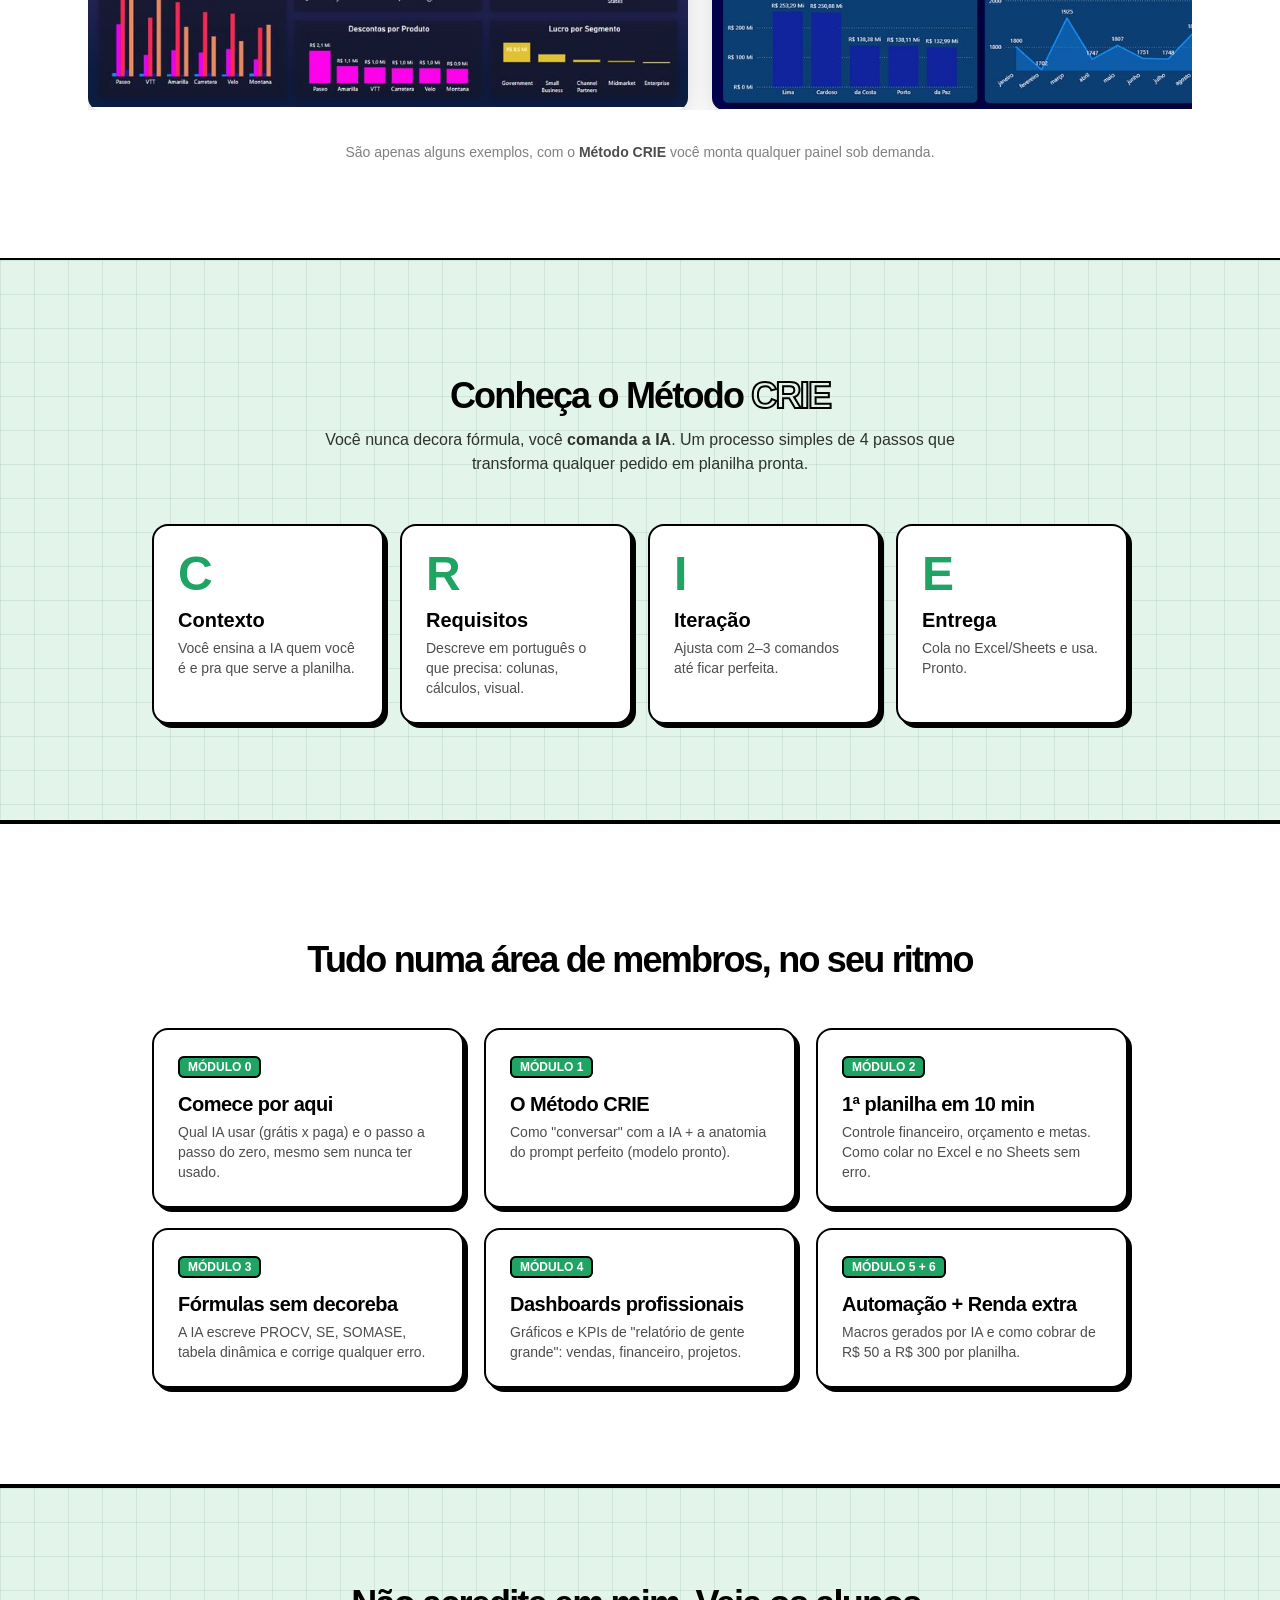
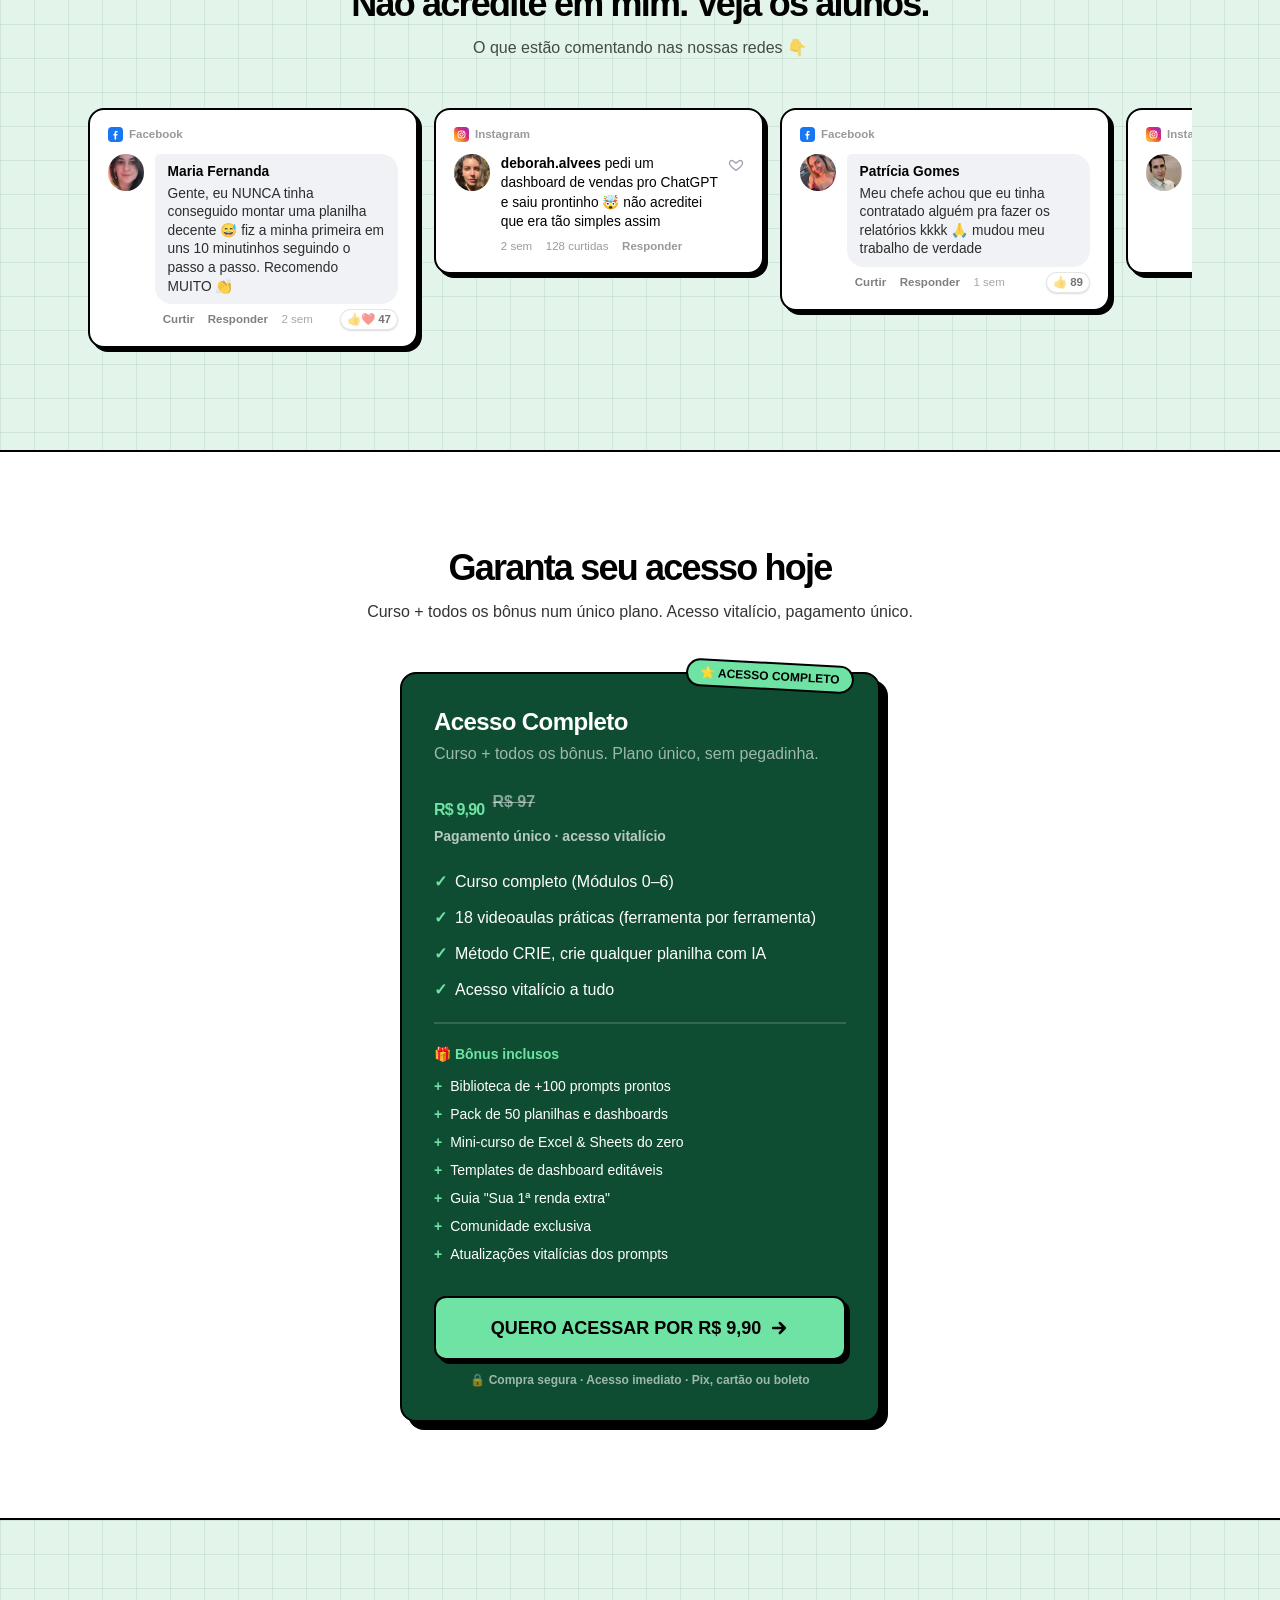
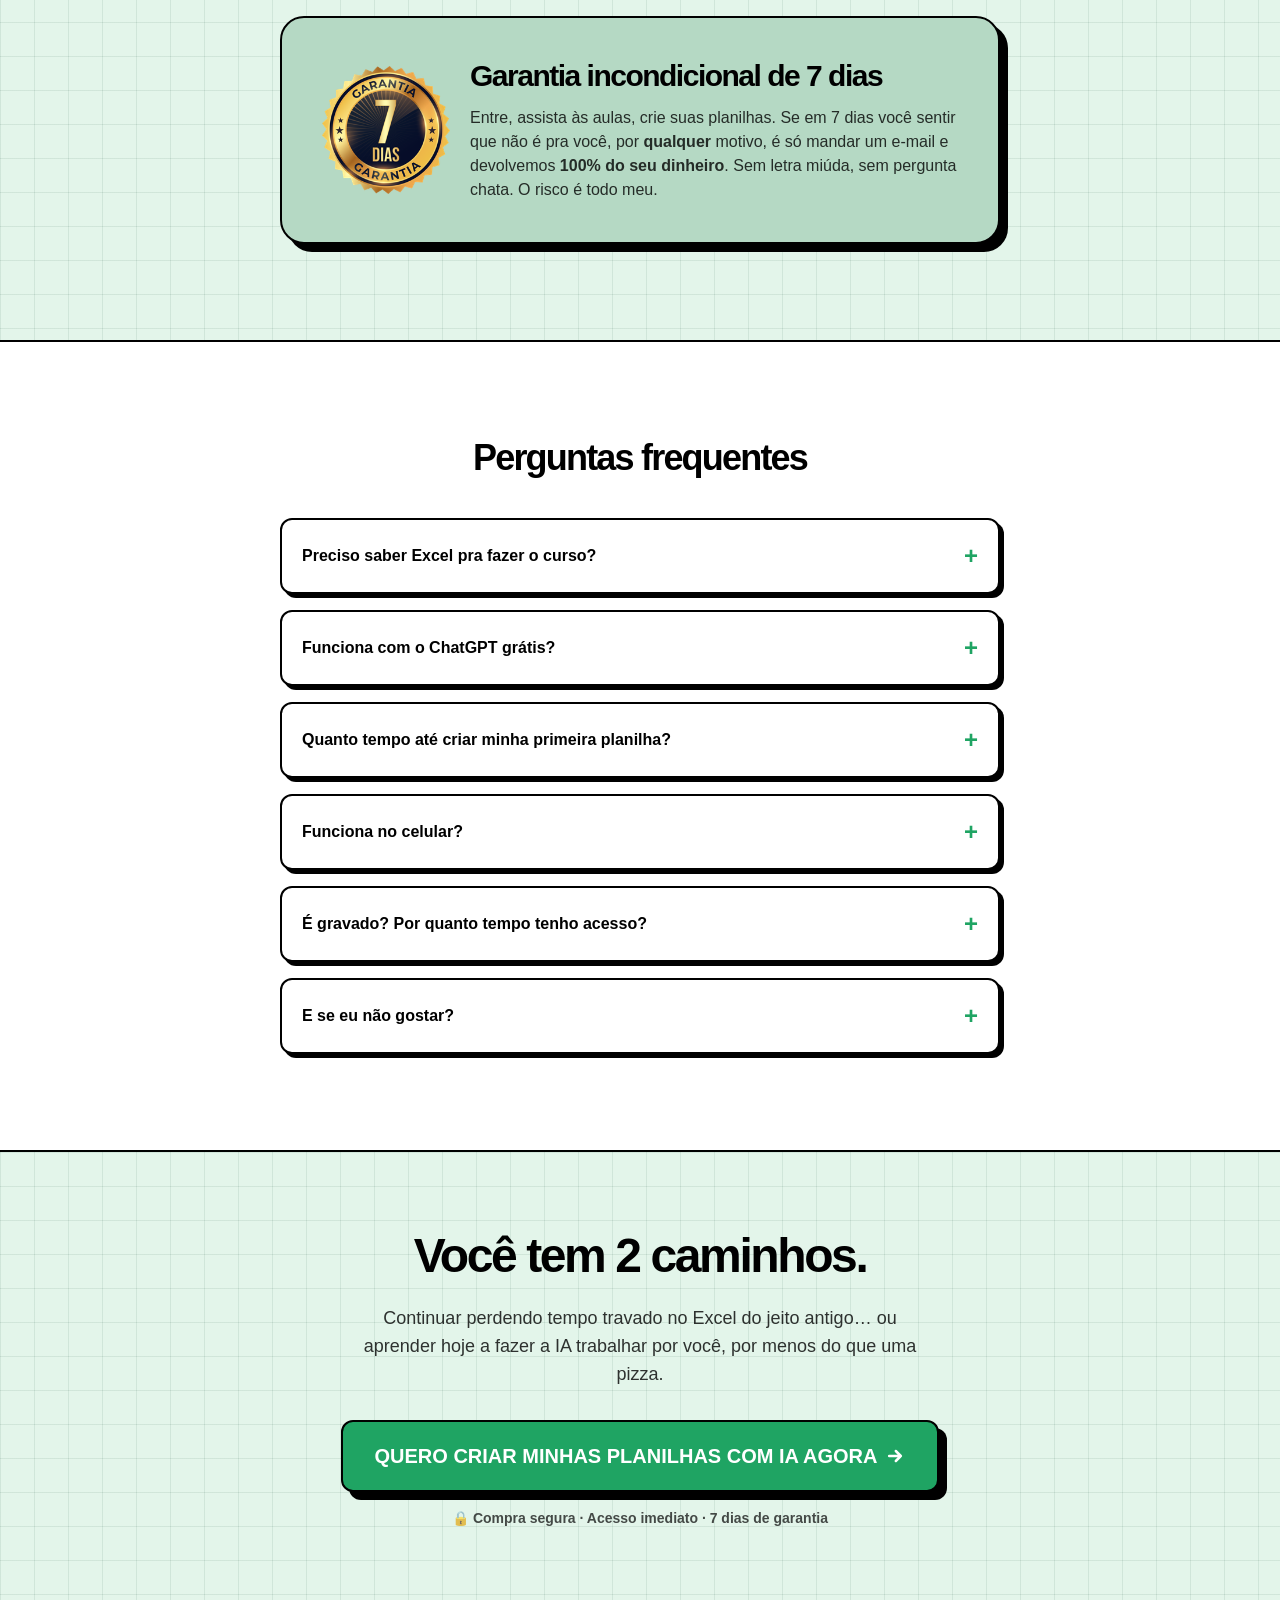
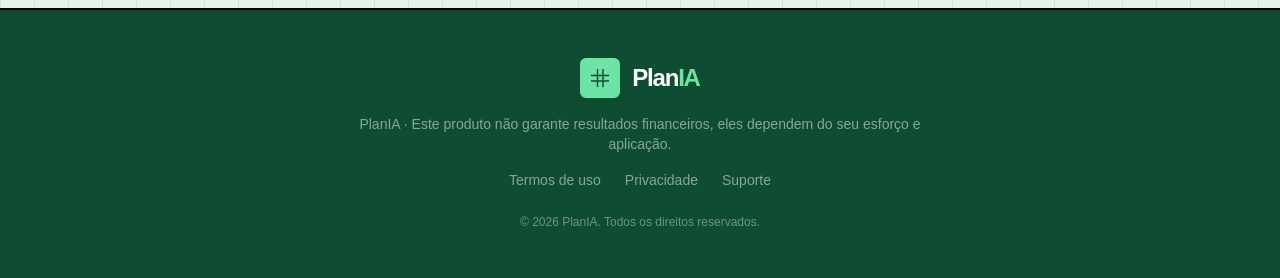
==== commit b856c98a: "Remove seção de conteúdo prático e faz o CTA final abrir o popup Co-Authored-By: Claude Opus 4.8 <no" ====
--- a/pagina-de-vendas.html
+++ b/pagina-de-vendas.html
@@ -728,96 +728,6 @@
           <span class="text-xs font-bold bg-brand-green text-white border-2 border-black rounded-md px-2 py-0.5">MÓDULO 5 + 6</span>
           <h3 class="mt-3 font-heading font-extrabold text-xl tracking-tight">Automação + Renda extra</h3>
           <p class="mt-1 font-medium text-black/70 text-sm">Macros gerados por IA e como cobrar de R$ 50 a R$ 300 por planilha.</p>
-        </div>
-      </div>
-
-      <!-- ===== 18 VIDEOAULAS (sanfona por módulo) ===== -->
-      <div class="mt-10 max-w-3xl mx-auto">
-        <div class="text-center">
-          <span class="text-xs font-bold bg-brand-green text-white border-2 border-black rounded-md px-2 py-0.5">📹 18 VIDEOAULAS</span>
-          <h3 class="mt-3 font-heading font-extrabold text-2xl tracking-tight">Conteúdo prático, separado por módulo</h3>
-          <p class="mt-1 font-medium text-black/60 text-sm">Toque em cada módulo para ver as aulas 👇</p>
-        </div>
-        <div class="mt-6 flex flex-col gap-3">
-
-          <details class="faq-item group bg-white border-2 border-black rounded-xl shadow-hard-sm overflow-hidden" open>
-            <summary class="flex items-center justify-between gap-3 p-5 cursor-pointer list-none">
-              <span class="flex items-center gap-3">
-                <span class="text-xs font-bold bg-brand-green text-white border-2 border-black rounded-md px-2 py-0.5 shrink-0">MÓDULO 1</span>
-                <span class="font-heading font-extrabold tracking-tight leading-tight">Comece por aqui: IA + planilhas</span>
-              </span>
-              <span class="flex items-center gap-3 shrink-0"><span class="text-xs font-bold text-black/40">3 aulas</span><span class="faq-plus text-2xl font-heading text-brand-green">+</span></span>
-            </summary>
-            <ul class="px-5 pb-5 flex flex-col gap-3">
-              <li class="flex items-start gap-3"><svg class="shrink-0" style="margin-top:3px" width="14" height="14" viewBox="0 0 24 24" fill="#1FA463"><path d="M8 5v14l11-7z"/></svg><span class="text-sm font-medium text-black/70 leading-tight">Como usar Inteligência Artificial no Google Planilhas</span></li>
-              <li class="flex items-start gap-3"><svg class="shrink-0" style="margin-top:3px" width="14" height="14" viewBox="0 0 24 24" fill="#1FA463"><path d="M8 5v14l11-7z"/></svg><span class="text-sm font-medium text-black/70 leading-tight">As TOP 3 Inteligências Artificiais para planilhas</span></li>
-              <li class="flex items-start gap-3"><svg class="shrink-0" style="margin-top:3px" width="14" height="14" viewBox="0 0 24 24" fill="#1FA463"><path d="M8 5v14l11-7z"/></svg><span class="text-sm font-medium text-black/70 leading-tight">ChatGPT vs Gemini no Google Planilhas: comparativo completo</span></li>
-            </ul>
-          </details>
-
-          <details class="faq-item group bg-white border-2 border-black rounded-xl shadow-hard-sm overflow-hidden">
-            <summary class="flex items-center justify-between gap-3 p-5 cursor-pointer list-none">
-              <span class="flex items-center gap-3">
-                <span class="text-xs font-bold bg-brand-green text-white border-2 border-black rounded-md px-2 py-0.5 shrink-0">MÓDULO 2</span>
-                <span class="font-heading font-extrabold tracking-tight leading-tight">ChatGPT nas suas planilhas</span>
-              </span>
-              <span class="flex items-center gap-3 shrink-0"><span class="text-xs font-bold text-black/40">4 aulas</span><span class="faq-plus text-2xl font-heading text-brand-green">+</span></span>
-            </summary>
-            <ul class="px-5 pb-5 flex flex-col gap-3">
-              <li class="flex items-start gap-3"><svg class="shrink-0" style="margin-top:3px" width="14" height="14" viewBox="0 0 24 24" fill="#1FA463"><path d="M8 5v14l11-7z"/></svg><span class="text-sm font-medium text-black/70 leading-tight">Use o ChatGPT dentro do Google Sheets</span></li>
-              <li class="flex items-start gap-3"><svg class="shrink-0" style="margin-top:3px" width="14" height="14" viewBox="0 0 24 24" fill="#1FA463"><path d="M8 5v14l11-7z"/></svg><span class="text-sm font-medium text-black/70 leading-tight">Use o ChatGPT no Google Planilhas com uma extensão</span></li>
-              <li class="flex items-start gap-3"><svg class="shrink-0" style="margin-top:3px" width="14" height="14" viewBox="0 0 24 24" fill="#1FA463"><path d="M8 5v14l11-7z"/></svg><span class="text-sm font-medium text-black/70 leading-tight">IA e planilhas: conheça a SheetGPT (Planilhas + ChatGPT)</span></li>
-              <li class="flex items-start gap-3"><svg class="shrink-0" style="margin-top:3px" width="14" height="14" viewBox="0 0 24 24" fill="#1FA463"><path d="M8 5v14l11-7z"/></svg><span class="text-sm font-medium text-black/70 leading-tight">Domine a automação com ChatGPT e Google Planilhas</span></li>
-            </ul>
-          </details>
-
-          <details class="faq-item group bg-white border-2 border-black rounded-xl shadow-hard-sm overflow-hidden">
-            <summary class="flex items-center justify-between gap-3 p-5 cursor-pointer list-none">
-              <span class="flex items-center gap-3">
-                <span class="text-xs font-bold bg-brand-green text-white border-2 border-black rounded-md px-2 py-0.5 shrink-0">MÓDULO 3</span>
-                <span class="font-heading font-extrabold tracking-tight leading-tight">Gemini nas suas planilhas</span>
-              </span>
-              <span class="flex items-center gap-3 shrink-0"><span class="text-xs font-bold text-black/40">3 aulas</span><span class="faq-plus text-2xl font-heading text-brand-green">+</span></span>
-            </summary>
-            <ul class="px-5 pb-5 flex flex-col gap-3">
-              <li class="flex items-start gap-3"><svg class="shrink-0" style="margin-top:3px" width="14" height="14" viewBox="0 0 24 24" fill="#1FA463"><path d="M8 5v14l11-7z"/></svg><span class="text-sm font-medium text-black/70 leading-tight">Aprenda a usar o Gemini dentro do Google Planilhas</span></li>
-              <li class="flex items-start gap-3"><svg class="shrink-0" style="margin-top:3px" width="14" height="14" viewBox="0 0 24 24" fill="#1FA463"><path d="M8 5v14l11-7z"/></svg><span class="text-sm font-medium text-black/70 leading-tight">Gemini no Google Planilhas: automatize com IA</span></li>
-              <li class="flex items-start gap-3"><svg class="shrink-0" style="margin-top:3px" width="14" height="14" viewBox="0 0 24 24" fill="#1FA463"><path d="M8 5v14l11-7z"/></svg><span class="text-sm font-medium text-black/70 leading-tight">Gemini criou um dashboard no Google Sheets (Apps Script com IA)</span></li>
-            </ul>
-          </details>
-
-          <details class="faq-item group bg-white border-2 border-black rounded-xl shadow-hard-sm overflow-hidden">
-            <summary class="flex items-center justify-between gap-3 p-5 cursor-pointer list-none">
-              <span class="flex items-center gap-3">
-                <span class="text-xs font-bold bg-brand-green text-white border-2 border-black rounded-md px-2 py-0.5 shrink-0">MÓDULO 4</span>
-                <span class="font-heading font-extrabold tracking-tight leading-tight">IAs que montam tudo sozinhas</span>
-              </span>
-              <span class="flex items-center gap-3 shrink-0"><span class="text-xs font-bold text-black/40">5 aulas</span><span class="faq-plus text-2xl font-heading text-brand-green">+</span></span>
-            </summary>
-            <ul class="px-5 pb-5 flex flex-col gap-3">
-              <li class="flex items-start gap-3"><svg class="shrink-0" style="margin-top:3px" width="14" height="14" viewBox="0 0 24 24" fill="#1FA463"><path d="M8 5v14l11-7z"/></svg><span class="text-sm font-medium text-black/70 leading-tight">A IA que cria dashboards e planilhas sozinha (Genspark)</span></li>
-              <li class="flex items-start gap-3"><svg class="shrink-0" style="margin-top:3px" width="14" height="14" viewBox="0 0 24 24" fill="#1FA463"><path d="M8 5v14l11-7z"/></svg><span class="text-sm font-medium text-black/70 leading-tight">Lovable: a IA que todo usuário de planilhas precisa conhecer</span></li>
-              <li class="flex items-start gap-3"><svg class="shrink-0" style="margin-top:3px" width="14" height="14" viewBox="0 0 24 24" fill="#1FA463"><path d="M8 5v14l11-7z"/></svg><span class="text-sm font-medium text-black/70 leading-tight">Análise de dados com Inteligência Artificial (Julius.AI)</span></li>
-              <li class="flex items-start gap-3"><svg class="shrink-0" style="margin-top:3px" width="14" height="14" viewBox="0 0 24 24" fill="#1FA463"><path d="M8 5v14l11-7z"/></svg><span class="text-sm font-medium text-black/70 leading-tight">O fim do reinado do Excel? Conheça o Rows.com (com IA)</span></li>
-              <li class="flex items-start gap-3"><svg class="shrink-0" style="margin-top:3px" width="14" height="14" viewBox="0 0 24 24" fill="#1FA463"><path d="M8 5v14l11-7z"/></svg><span class="text-sm font-medium text-black/70 leading-tight">Sheet+: inteligência artificial para Excel e Google Planilhas</span></li>
-            </ul>
-          </details>
-
-          <details class="faq-item group bg-white border-2 border-black rounded-xl shadow-hard-sm overflow-hidden">
-            <summary class="flex items-center justify-between gap-3 p-5 cursor-pointer list-none">
-              <span class="flex items-center gap-3">
-                <span class="text-xs font-bold bg-brand-green text-white border-2 border-black rounded-md px-2 py-0.5 shrink-0">MÓDULO 5</span>
-                <span class="font-heading font-extrabold tracking-tight leading-tight">Vá além: Excel, vendas e imagens com IA</span>
-              </span>
-              <span class="flex items-center gap-3 shrink-0"><span class="text-xs font-bold text-black/40">3 aulas</span><span class="faq-plus text-2xl font-heading text-brand-green">+</span></span>
-            </summary>
-            <ul class="px-5 pb-5 flex flex-col gap-3">
-              <li class="flex items-start gap-3"><svg class="shrink-0" style="margin-top:3px" width="14" height="14" viewBox="0 0 24 24" fill="#1FA463"><path d="M8 5v14l11-7z"/></svg><span class="text-sm font-medium text-black/70 leading-tight">Use IA no Google Planilhas e no Excel (Numerous.AI)</span></li>
-              <li class="flex items-start gap-3"><svg class="shrink-0" style="margin-top:3px" width="14" height="14" viewBox="0 0 24 24" fill="#1FA463"><path d="M8 5v14l11-7z"/></svg><span class="text-sm font-medium text-black/70 leading-tight">ChatGPT + Google Planilhas: aumente suas vendas como afiliado</span></li>
-              <li class="flex items-start gap-3"><svg class="shrink-0" style="margin-top:3px" width="14" height="14" viewBox="0 0 24 24" fill="#1FA463"><path d="M8 5v14l11-7z"/></svg><span class="text-sm font-medium text-black/70 leading-tight">Como gerar imagens com IA no Google Planilhas</span></li>
-            </ul>
-          </details>
-
         </div>
       </div>
     </div>
@@ -1056,7 +966,7 @@
     <div class="relative mx-auto max-w-3xl px-4 sm:px-6 py-20 text-center">
       <h2 class="font-heading font-extrabold tracking-tighter text-4xl sm:text-5xl leading-[0.95]">Você tem 2 caminhos.</h2>
       <p class="mt-6 max-w-xl mx-auto text-lg font-medium text-black/80">Continuar perdendo tempo travado no Excel do jeito antigo… ou aprender hoje a fazer a IA trabalhar por você, por menos do que uma pizza.</p>
-      <a href="#planos" class="cta-pulse btn-press mt-8 inline-flex items-center justify-center gap-2 bg-brand-green text-white font-bold text-lg sm:text-xl px-8 py-5 border-2 border-black rounded-xl shadow-hard">
+      <a href="#" onclick="openOfferModal();return false;" class="cta-pulse btn-press mt-8 inline-flex items-center justify-center gap-2 bg-brand-green text-white font-bold text-lg sm:text-xl px-8 py-5 border-2 border-black rounded-xl shadow-hard">
         QUERO CRIAR MINHAS PLANILHAS COM IA AGORA
         <svg viewBox="0 0 24 24" class="w-5 h-5" fill="none" stroke="currentColor" stroke-width="3" stroke-linecap="round" stroke-linejoin="round"><path d="M5 12h14M13 6l6 6-6 6"/></svg>
       </a>
@@ -1132,8 +1042,8 @@
 
   <script>
     // Configure os DOIS links de checkout (cada um com o preço certo):
-    var CHECKOUT_COMPLETO = 'https://pay.lowify.com.br/checkout?product_id=wtHctd';
-    var CHECKOUT_ESSENCIAL = 'https://pay.lowify.com.br/checkout?product_id=MGkMIl';
+    var CHECKOUT_COMPLETO = 'https://pay.wiapy.com/7pT_6kY88VJ';
+    var CHECKOUT_ESSENCIAL = 'https://pay.wiapy.com/q9obkFG5bE_';
     var selectedPlan = 'complete';
     function selectPlan(plan){
       selectedPlan = plan;
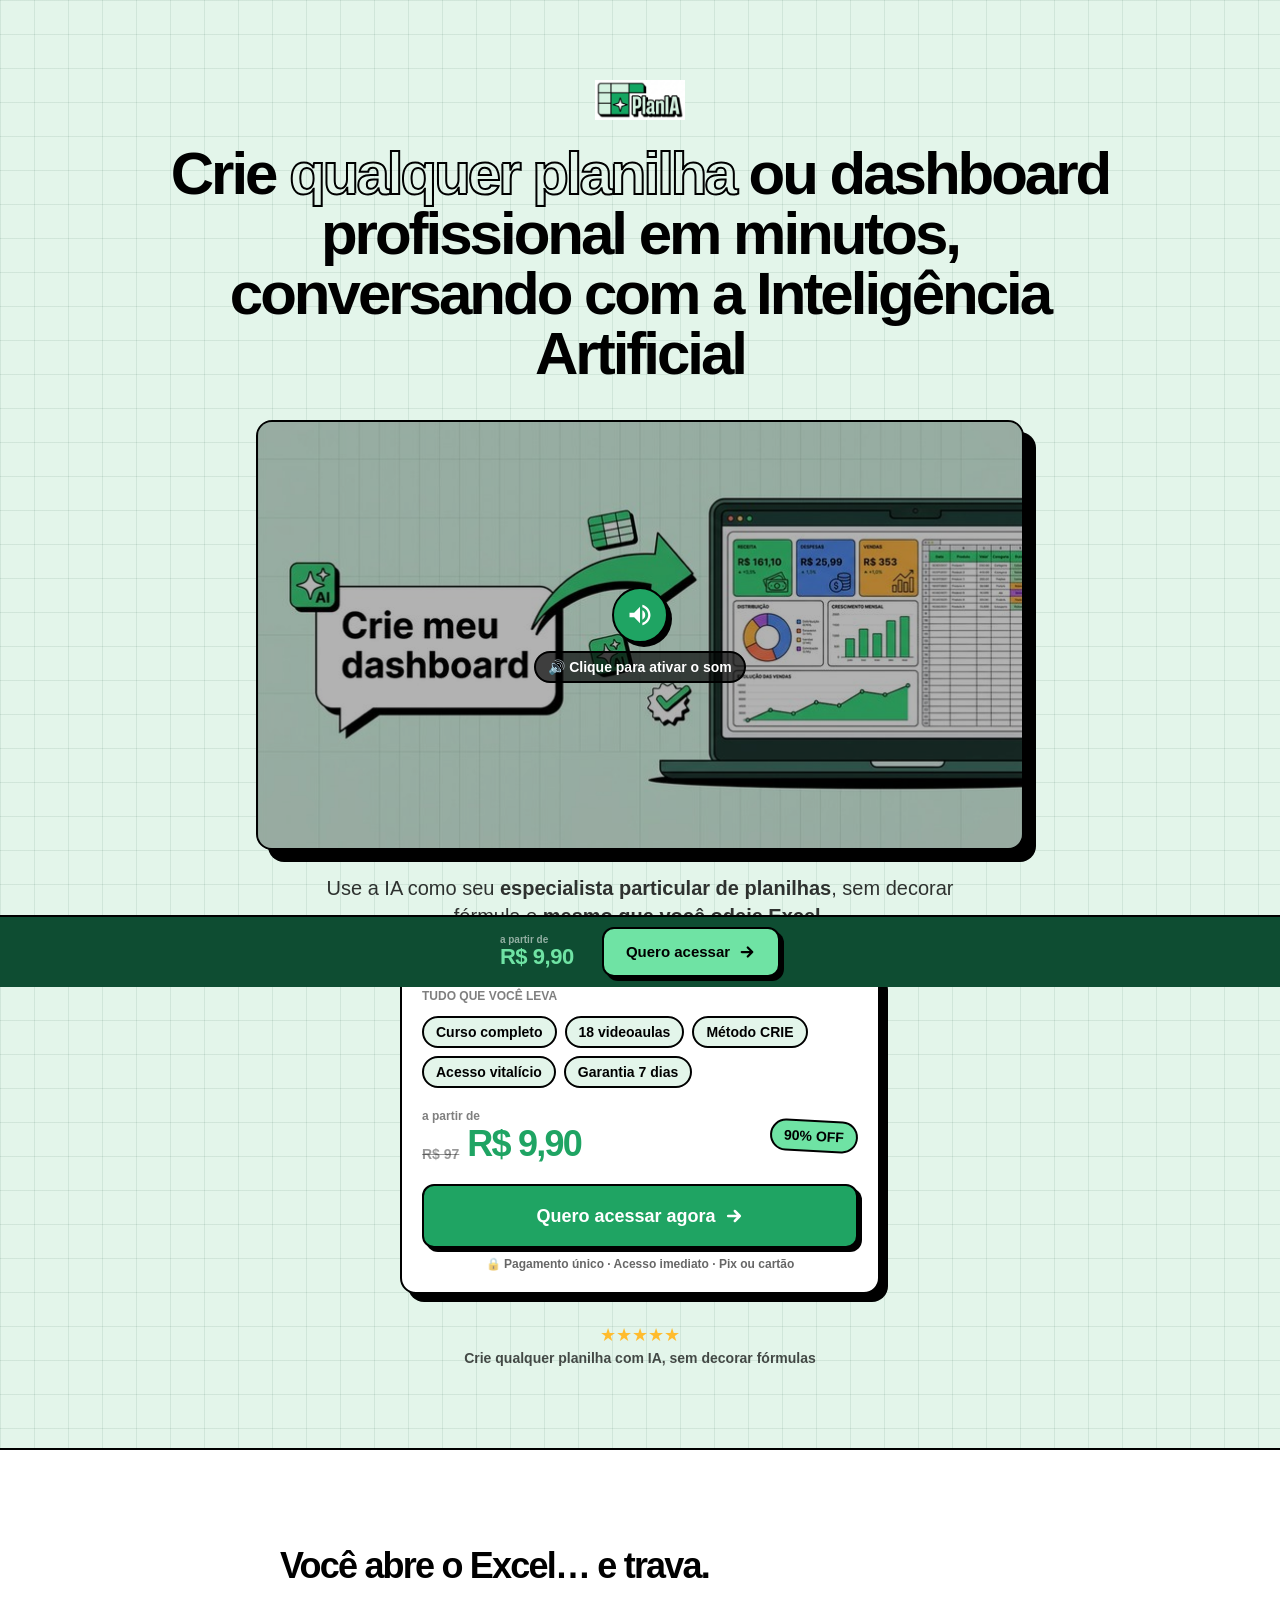
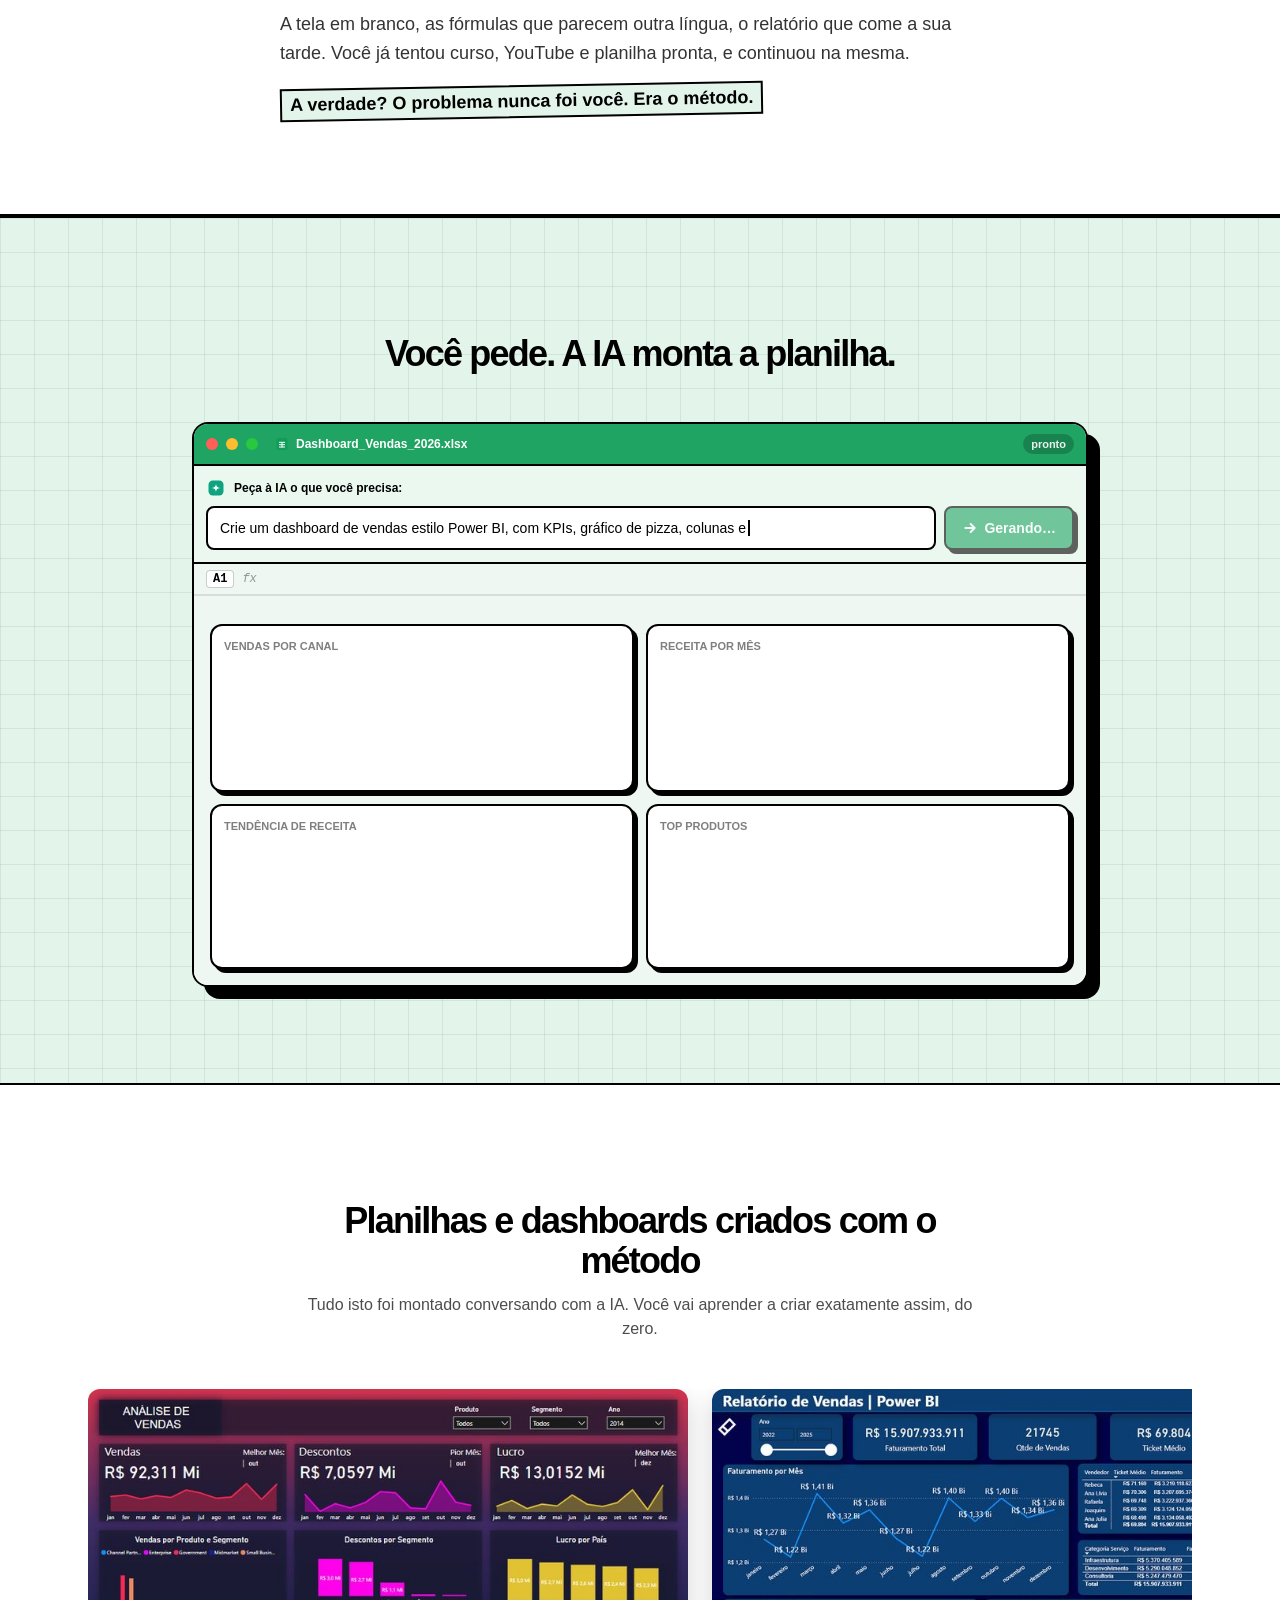
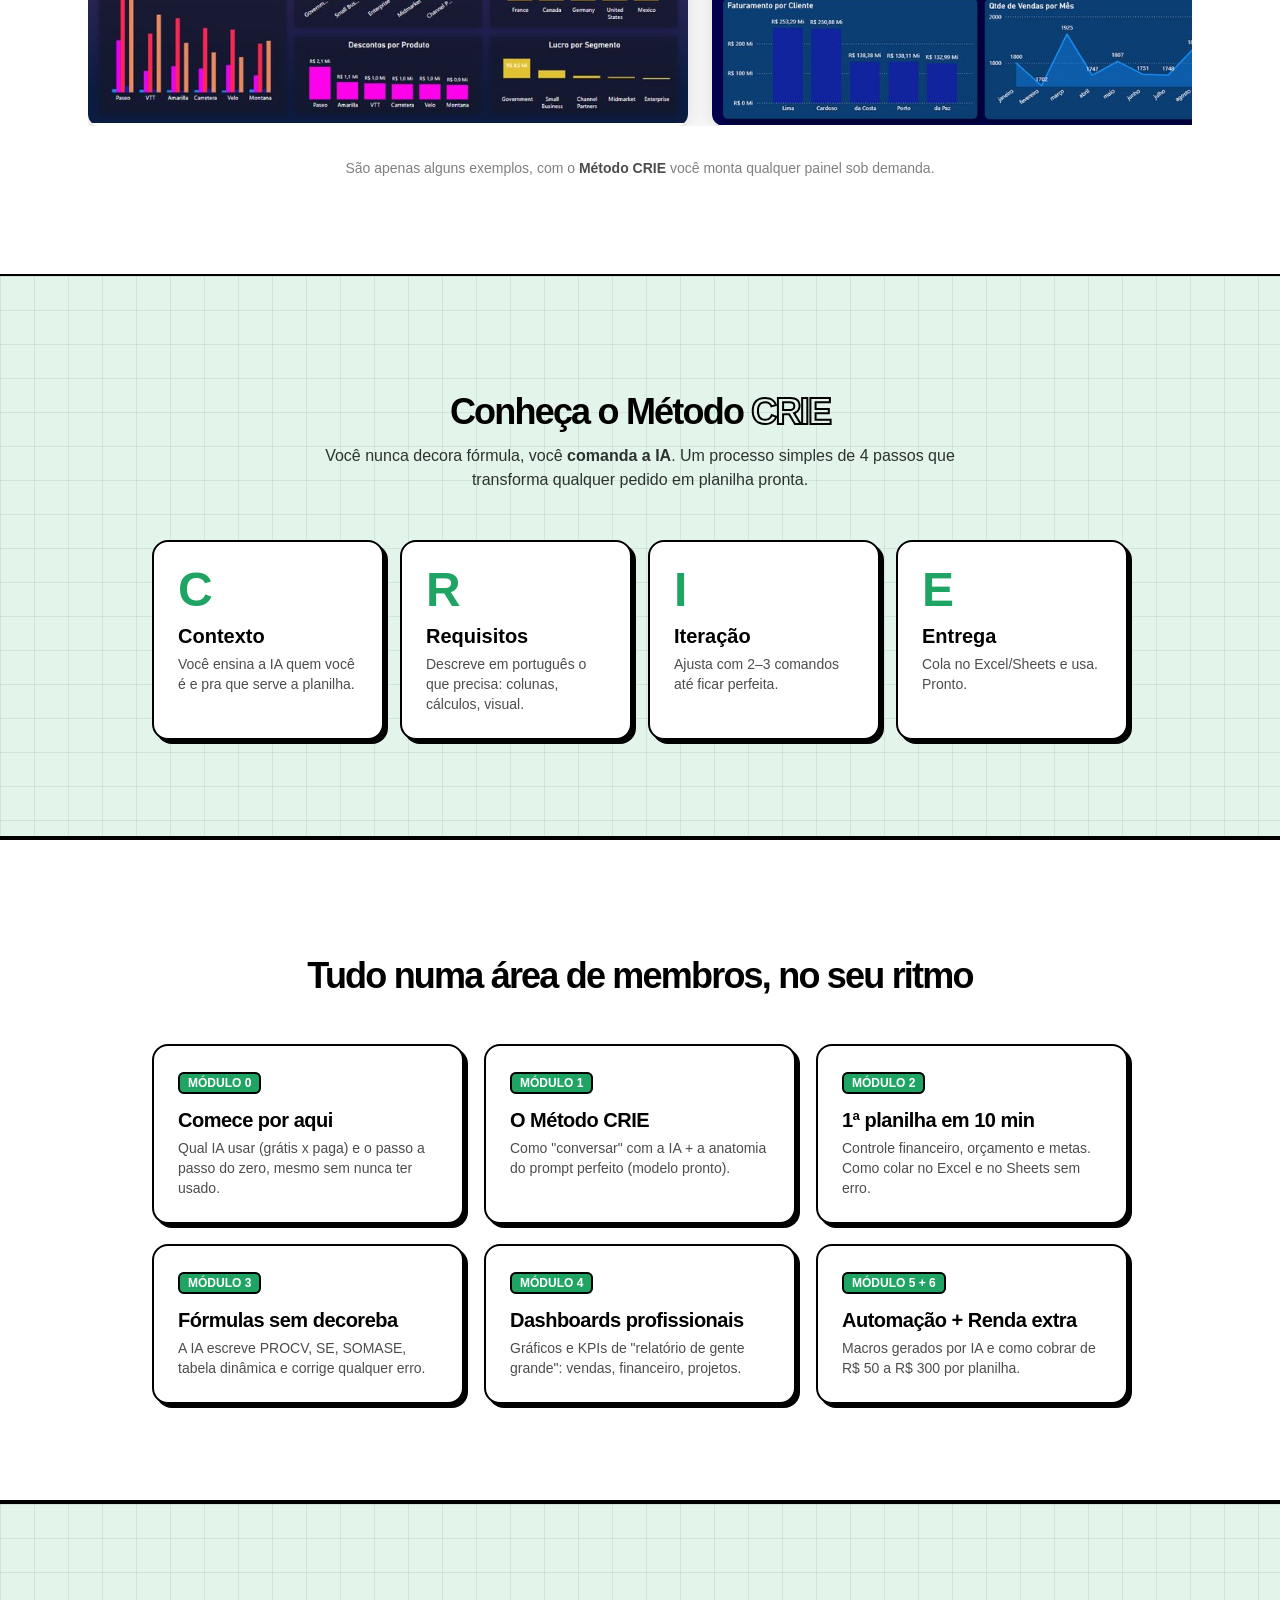
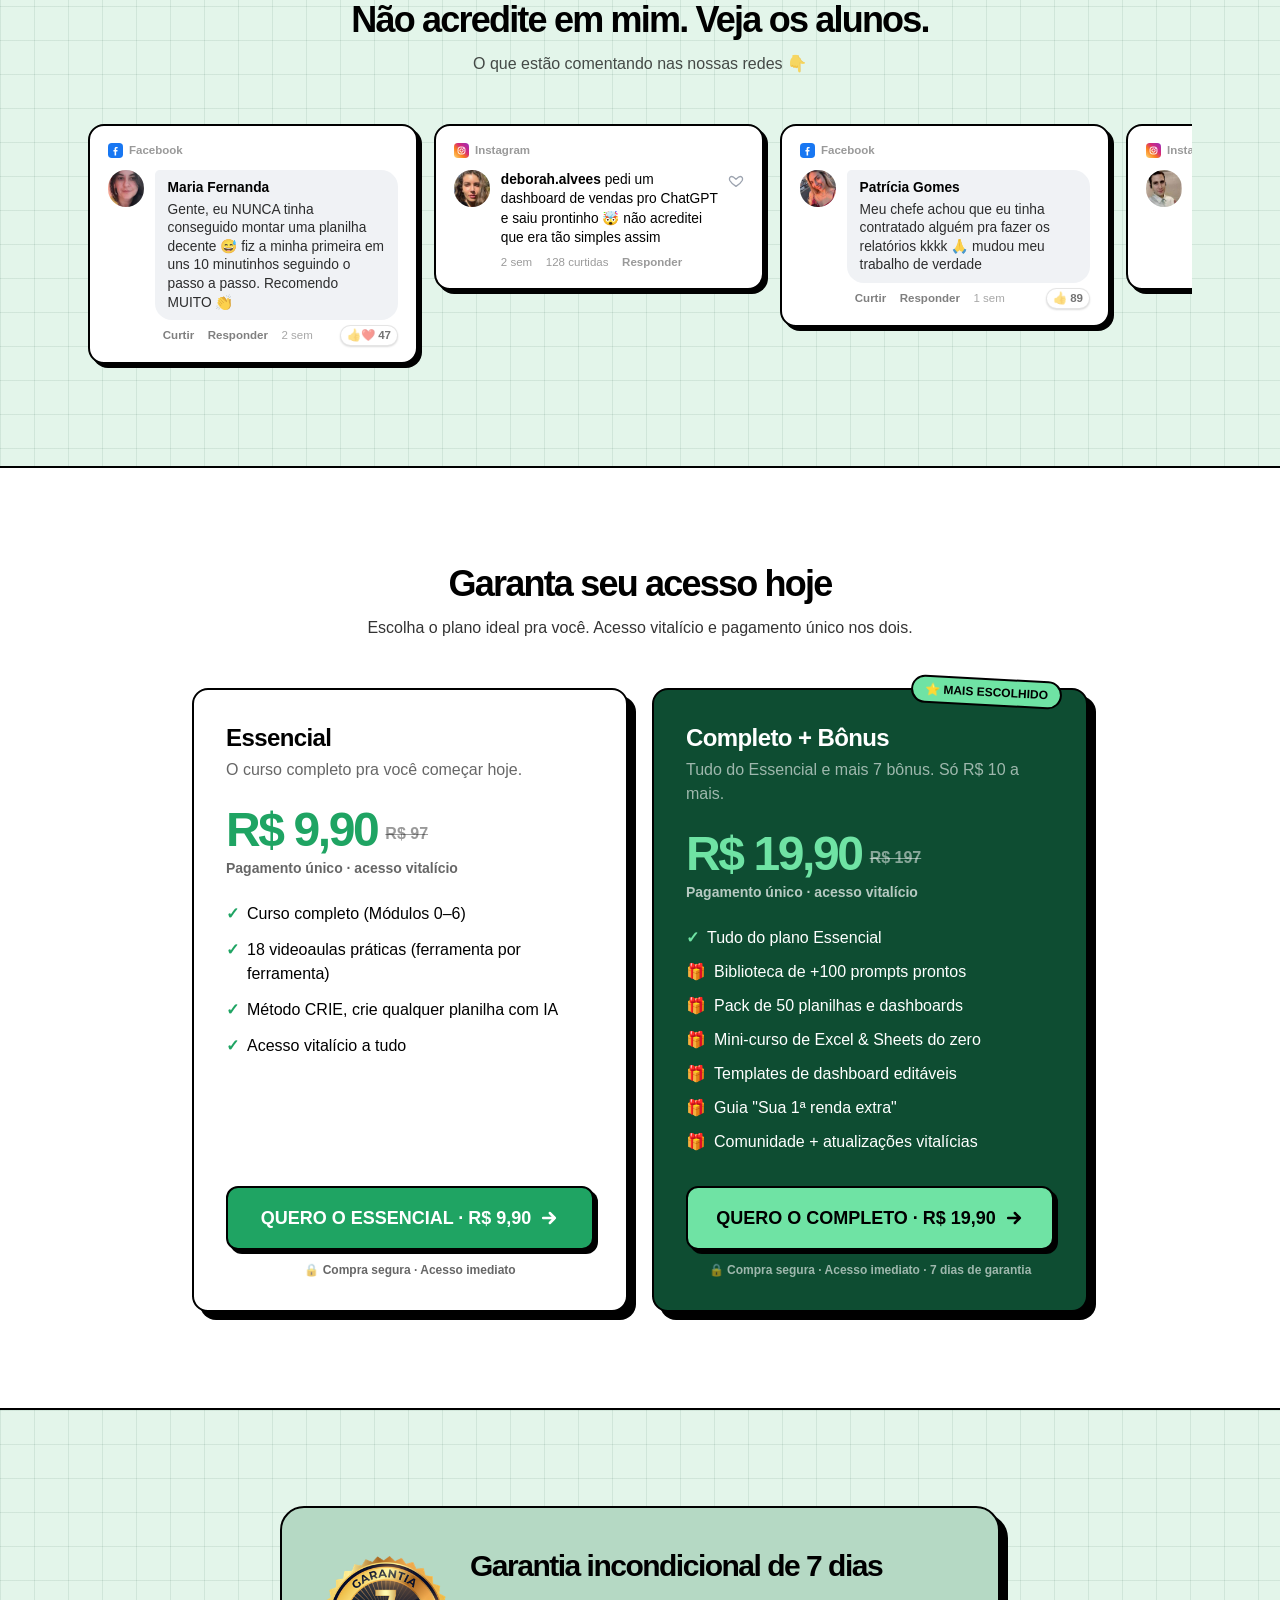
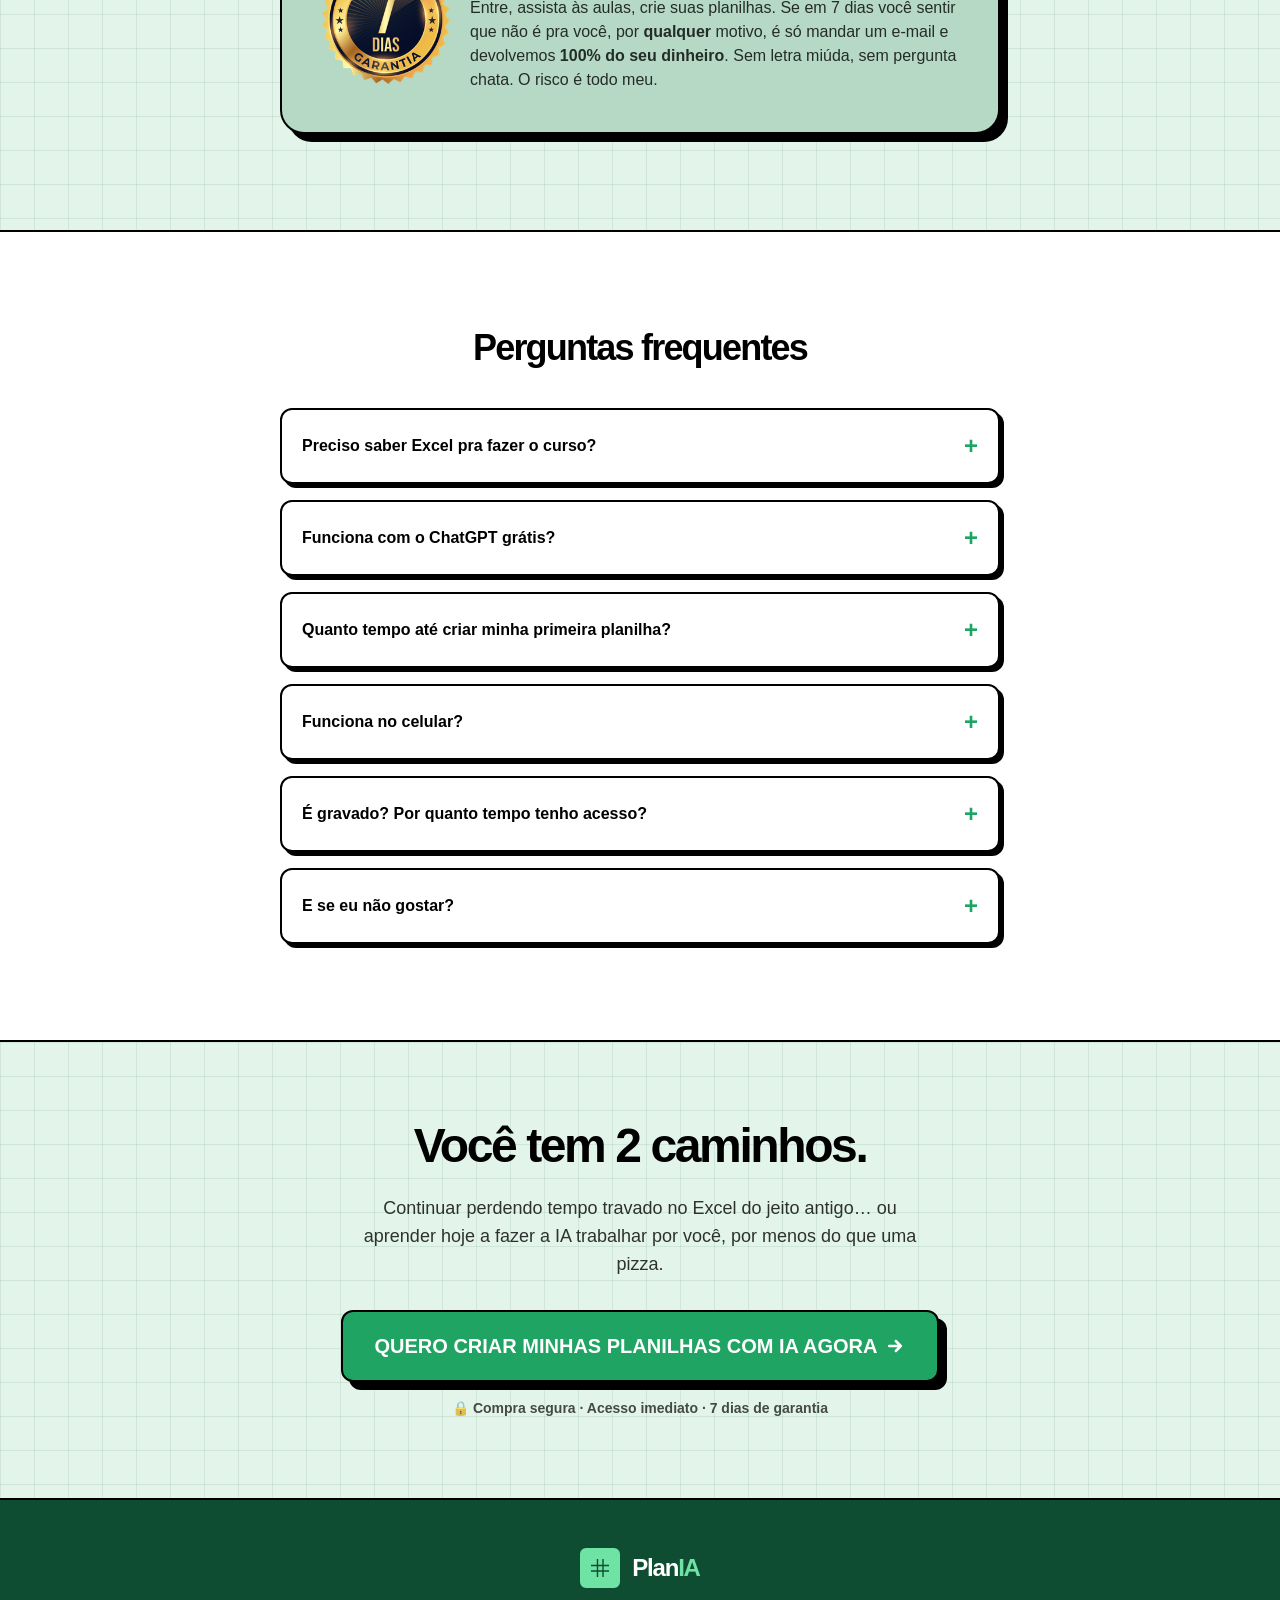
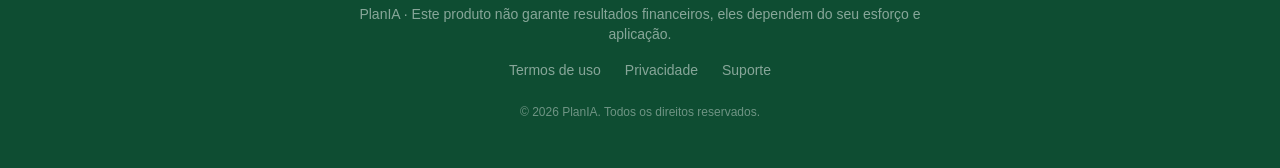
==== commit f372cbbc: "Reformula oferta: 2 planos separados, remove popup e adiciona barra fixa de CTA - Planos Essencial (" ====
--- a/pagina-de-vendas.html
+++ b/pagina-de-vendas.html
@@ -151,7 +151,18 @@
     .offer-btn-primary:hover{transform:translate(2px,2px);box-shadow:2px 2px 0 0 #000;}
     .offer-note{margin-top:12px;text-align:center;font-size:11px;font-weight:700;color:rgba(255,255,255,.55);}
 
-    @media (prefers-reduced-motion: reduce){ html{ scroll-behavior:auto; } .btn-press,.cta-pulse{ transition:none; animation:none; } }
+    /* Barra fixa de CTA (sticky no rodapé) */
+    .sticky-cta{position:fixed;left:0;right:0;bottom:0;z-index:900;display:flex;align-items:center;justify-content:space-between;gap:12px;padding:10px 14px;padding-bottom:calc(10px + env(safe-area-inset-bottom));background:#0E4D32;border-top:2px solid #000;text-decoration:none;transform:translateY(120%);transition:transform .3s cubic-bezier(.2,.8,.2,1);}
+    .sticky-cta.show{transform:translateY(0);}
+    .sticky-cta-price{display:flex;flex-direction:column;line-height:1.05;flex-shrink:0;}
+    .sticky-cta-price .sc-from{font-size:10px;font-weight:700;color:rgba(255,255,255,.55);}
+    .sticky-cta-price .sc-val{font-family:'Poppins',sans-serif;font-weight:800;font-size:22px;color:#6FE3A4;letter-spacing:-.02em;}
+    .sticky-cta-btn{flex-shrink:0;display:inline-flex;align-items:center;gap:8px;background:#6FE3A4;color:#000;font-family:'Poppins',sans-serif;font-weight:800;font-size:15px;border:2px solid #000;border-radius:12px;padding:12px 22px;box-shadow:4px 4px 0 0 #000;transition:transform .15s,box-shadow .15s;}
+    .sticky-cta:hover .sticky-cta-btn{transform:translate(2px,2px);box-shadow:2px 2px 0 0 #000;}
+    @media (min-width:640px){ .sticky-cta{justify-content:center;gap:28px;} }
+    @media (max-width:380px){ .sticky-cta-btn{padding:11px 16px;font-size:14px;} .sticky-cta-price .sc-val{font-size:20px;} }
+
+    @media (prefers-reduced-motion: reduce){ html{ scroll-behavior:auto; } .btn-press,.cta-pulse{ transition:none; animation:none; } .sticky-cta{ transition:none; } }
   </style>
 </head>
 
@@ -221,15 +232,18 @@
         <p class="text-xs font-bold text-black/50">TUDO QUE VOCÊ LEVA</p>
         <div class="mt-3 flex flex-wrap gap-2">
           <span class="bg-brand-mint border-2 border-black rounded-full px-3 py-1 text-sm font-bold">Curso completo</span>
-          <span class="bg-brand-mint border-2 border-black rounded-full px-3 py-1 text-sm font-bold">+7 bônus</span>
-          <span class="bg-brand-mint border-2 border-black rounded-full px-3 py-1 text-sm font-bold">100+ prompts</span>
+          <span class="bg-brand-mint border-2 border-black rounded-full px-3 py-1 text-sm font-bold">18 videoaulas</span>
+          <span class="bg-brand-mint border-2 border-black rounded-full px-3 py-1 text-sm font-bold">Método CRIE</span>
           <span class="bg-brand-mint border-2 border-black rounded-full px-3 py-1 text-sm font-bold">Acesso vitalício</span>
           <span class="bg-brand-mint border-2 border-black rounded-full px-3 py-1 text-sm font-bold">Garantia 7 dias</span>
         </div>
         <div class="mt-5 flex items-center justify-between gap-3">
-          <div class="flex items-end gap-2">
-            <span class="text-sm font-bold text-black/40 line-through">R$ 97</span>
-            <span class="font-heading font-extrabold text-4xl tracking-tighter text-brand-green">R$ 9,90</span>
+          <div>
+            <p class="text-xs font-bold text-black/50">a partir de</p>
+            <div class="flex items-end gap-2">
+              <span class="text-sm font-bold text-black/40 line-through">R$ 97</span>
+              <span class="font-heading font-extrabold text-4xl tracking-tighter text-brand-green">R$ 9,90</span>
+            </div>
           </div>
           <span class="bg-brand-lime text-black text-sm font-bold px-3 py-1 border-2 border-black rounded-full rotate-3">90% OFF</span>
         </div>
@@ -871,44 +885,59 @@
     <div class="relative mx-auto max-w-5xl px-4 sm:px-6">
       <div class="text-center max-w-2xl mx-auto">
         <h2 class="font-heading font-extrabold tracking-tighter text-3xl sm:text-4xl">Garanta seu acesso hoje</h2>
-        <p class="mt-3 font-medium text-black/80">Curso + todos os bônus num único plano. Acesso vitalício, pagamento único.</p>
-      </div>
-
-      <div class="mt-12 mx-auto" style="max-width:30rem">
-        <div class="relative bg-brand-deep text-white border-2 border-black rounded-2xl shadow-hard p-8">
-          <span class="absolute -top-3 right-6 bg-brand-lime text-black text-xs font-bold px-3 py-1 border-2 border-black rounded-full rotate-3">⭐ ACESSO COMPLETO</span>
-          <h3 class="font-heading font-extrabold text-2xl tracking-tight text-white">Acesso Completo</h3>
-          <p class="mt-1 font-medium text-white/60">Curso + todos os bônus. Plano único, sem pegadinha.</p>
+        <p class="mt-3 font-medium text-black/80">Escolha o plano ideal pra você. Acesso vitalício e pagamento único nos dois.</p>
+      </div>
+
+      <div class="mt-12 grid sm:grid-cols-2 gap-6 max-w-4xl mx-auto">
+
+        <!-- ===== PLANO ESSENCIAL ===== -->
+        <div class="bg-white border-2 border-black rounded-2xl shadow-hard p-8 flex flex-col h-full">
+          <h3 class="font-heading font-extrabold text-2xl tracking-tight">Essencial</h3>
+          <p class="mt-1 font-medium text-black/60">O curso completo pra você começar hoje.</p>
           <div class="mt-6 flex items-end gap-2">
-            <span class="font-heading font-extrabold text-6xl tracking-tighter text-brand-lime">R$ 9,90</span>
-            <span class="mb-2 font-bold text-white/50 line-through">R$ 97</span>
-          </div>
-          <p class="mt-1 text-sm font-bold text-white/70">Pagamento único · acesso vitalício</p>
-          <ul class="mt-6 space-y-3 font-medium">
-            <li class="flex items-center gap-2"><span class="text-brand-lime font-bold">✓</span> Curso completo (Módulos 0–6)</li>
-            <li class="flex items-center gap-2"><span class="text-brand-lime font-bold">✓</span> 18 videoaulas práticas (ferramenta por ferramenta)</li>
-            <li class="flex items-center gap-2"><span class="text-brand-lime font-bold">✓</span> Método CRIE, crie qualquer planilha com IA</li>
-            <li class="flex items-center gap-2"><span class="text-brand-lime font-bold">✓</span> Acesso vitalício a tudo</li>
+            <span class="font-heading font-extrabold text-5xl tracking-tighter text-brand-green">R$ 9,90</span>
+            <span class="mb-2 font-bold text-black/40 line-through">R$ 97</span>
+          </div>
+          <p class="mt-1 text-sm font-bold text-black/60">Pagamento único · acesso vitalício</p>
+          <ul class="mt-6 space-y-3 font-medium flex-1">
+            <li class="flex items-start gap-2"><span class="text-brand-green font-bold shrink-0">✓</span> Curso completo (Módulos 0–6)</li>
+            <li class="flex items-start gap-2"><span class="text-brand-green font-bold shrink-0">✓</span> 18 videoaulas práticas (ferramenta por ferramenta)</li>
+            <li class="flex items-start gap-2"><span class="text-brand-green font-bold shrink-0">✓</span> Método CRIE, crie qualquer planilha com IA</li>
+            <li class="flex items-start gap-2"><span class="text-brand-green font-bold shrink-0">✓</span> Acesso vitalício a tudo</li>
           </ul>
-
-          <div style="margin-top:1.25rem;padding-top:1.25rem;border-top:2px solid rgba(255,255,255,.15)">
-            <p class="text-sm font-extrabold text-brand-lime">🎁 Bônus inclusos</p>
-            <ul class="text-sm font-medium" style="display:flex;flex-direction:column;gap:.5rem;margin-top:.75rem">
-              <li class="flex items-start gap-2"><span class="text-brand-lime font-bold shrink-0">+</span><span>Biblioteca de +100 prompts prontos</span></li>
-              <li class="flex items-start gap-2"><span class="text-brand-lime font-bold shrink-0">+</span><span>Pack de 50 planilhas e dashboards</span></li>
-              <li class="flex items-start gap-2"><span class="text-brand-lime font-bold shrink-0">+</span><span>Mini-curso de Excel &amp; Sheets do zero</span></li>
-              <li class="flex items-start gap-2"><span class="text-brand-lime font-bold shrink-0">+</span><span>Templates de dashboard editáveis</span></li>
-              <li class="flex items-start gap-2"><span class="text-brand-lime font-bold shrink-0">+</span><span>Guia &quot;Sua 1ª renda extra&quot;</span></li>
-              <li class="flex items-start gap-2"><span class="text-brand-lime font-bold shrink-0">+</span><span>Comunidade exclusiva</span></li>
-              <li class="flex items-start gap-2"><span class="text-brand-lime font-bold shrink-0">+</span><span>Atualizações vitalícias dos prompts</span></li>
-            </ul>
-          </div>
-          <a href="#" onclick="openOfferModal();return false;" class="cta-pulse btn-press mt-8 inline-flex w-full items-center justify-center gap-2 bg-brand-lime text-black font-bold text-lg px-6 py-4 border-2 border-black rounded-xl shadow-hard-sm">
-            QUERO ACESSAR POR R$ 9,90
+          <a href="#" onclick="goCheckout('essencial');return false;" class="btn-press mt-8 inline-flex w-full items-center justify-center gap-2 bg-brand-green text-white font-bold text-lg px-6 py-4 border-2 border-black rounded-xl shadow-hard-sm">
+            QUERO O ESSENCIAL · R$ 9,90
             <svg viewBox="0 0 24 24" class="w-5 h-5" fill="none" stroke="currentColor" stroke-width="3" stroke-linecap="round" stroke-linejoin="round"><path d="M5 12h14M13 6l6 6-6 6"/></svg>
           </a>
-          <p class="mt-3 text-center text-xs font-bold text-white/60">🔒 Compra segura · Acesso imediato · Pix, cartão ou boleto</p>
-        </div>
+          <p class="mt-3 text-center text-xs font-bold text-black/60">🔒 Compra segura · Acesso imediato</p>
+        </div>
+
+        <!-- ===== PLANO COMPLETO (destaque) ===== -->
+        <div class="relative bg-brand-deep text-white border-2 border-black rounded-2xl shadow-hard p-8 flex flex-col h-full">
+          <span class="absolute -top-3 right-6 bg-brand-lime text-black text-xs font-bold px-3 py-1 border-2 border-black rounded-full rotate-3">⭐ MAIS ESCOLHIDO</span>
+          <h3 class="font-heading font-extrabold text-2xl tracking-tight text-white">Completo + Bônus</h3>
+          <p class="mt-1 font-medium text-white/60">Tudo do Essencial e mais 7 bônus. Só R$ 10 a mais.</p>
+          <div class="mt-6 flex items-end gap-2">
+            <span class="font-heading font-extrabold text-5xl tracking-tighter text-brand-lime">R$ 19,90</span>
+            <span class="mb-2 font-bold text-white/50 line-through">R$ 197</span>
+          </div>
+          <p class="mt-1 text-sm font-bold text-white/70">Pagamento único · acesso vitalício</p>
+          <ul class="mt-6 space-y-2.5 font-medium flex-1">
+            <li class="flex items-start gap-2"><span class="text-brand-lime font-bold shrink-0">✓</span> Tudo do plano Essencial</li>
+            <li class="flex items-start gap-2"><span class="shrink-0">🎁</span> Biblioteca de +100 prompts prontos</li>
+            <li class="flex items-start gap-2"><span class="shrink-0">🎁</span> Pack de 50 planilhas e dashboards</li>
+            <li class="flex items-start gap-2"><span class="shrink-0">🎁</span> Mini-curso de Excel &amp; Sheets do zero</li>
+            <li class="flex items-start gap-2"><span class="shrink-0">🎁</span> Templates de dashboard editáveis</li>
+            <li class="flex items-start gap-2"><span class="shrink-0">🎁</span> Guia &quot;Sua 1ª renda extra&quot;</li>
+            <li class="flex items-start gap-2"><span class="shrink-0">🎁</span> Comunidade + atualizações vitalícias</li>
+          </ul>
+          <a href="#" onclick="goCheckout('complete');return false;" class="cta-pulse btn-press mt-8 inline-flex w-full items-center justify-center gap-2 bg-brand-lime text-black font-bold text-lg px-6 py-4 border-2 border-black rounded-xl shadow-hard-sm">
+            QUERO O COMPLETO · R$ 19,90
+            <svg viewBox="0 0 24 24" class="w-5 h-5" fill="none" stroke="currentColor" stroke-width="3" stroke-linecap="round" stroke-linejoin="round"><path d="M5 12h14M13 6l6 6-6 6"/></svg>
+          </a>
+          <p class="mt-3 text-center text-xs font-bold text-white/60">🔒 Compra segura · Acesso imediato · 7 dias de garantia</p>
+        </div>
+
       </div>
 
     </div>
@@ -966,7 +995,7 @@
     <div class="relative mx-auto max-w-3xl px-4 sm:px-6 py-20 text-center">
       <h2 class="font-heading font-extrabold tracking-tighter text-4xl sm:text-5xl leading-[0.95]">Você tem 2 caminhos.</h2>
       <p class="mt-6 max-w-xl mx-auto text-lg font-medium text-black/80">Continuar perdendo tempo travado no Excel do jeito antigo… ou aprender hoje a fazer a IA trabalhar por você, por menos do que uma pizza.</p>
-      <a href="#" onclick="openOfferModal();return false;" class="cta-pulse btn-press mt-8 inline-flex items-center justify-center gap-2 bg-brand-green text-white font-bold text-lg sm:text-xl px-8 py-5 border-2 border-black rounded-xl shadow-hard">
+      <a href="#planos" class="cta-pulse btn-press mt-8 inline-flex items-center justify-center gap-2 bg-brand-green text-white font-bold text-lg sm:text-xl px-8 py-5 border-2 border-black rounded-xl shadow-hard">
         QUERO CRIAR MINHAS PLANILHAS COM IA AGORA
         <svg viewBox="0 0 24 24" class="w-5 h-5" fill="none" stroke="currentColor" stroke-width="3" stroke-linecap="round" stroke-linejoin="round"><path d="M5 12h14M13 6l6 6-6 6"/></svg>
       </a>
@@ -994,80 +1023,48 @@
     </div>
   </footer>
 
-  <!-- POPUP DE OFERTA (abre no clique do CTA principal) -->
-  <div class="offer-modal" id="offerModal" onclick="if(event.target===this)closeOfferModal()">
-    <div class="offer-card" role="dialog" aria-modal="true" aria-label="Escolha sua oferta">
-      <button class="offer-close" type="button" aria-label="Fechar" onclick="closeOfferModal()">×</button>
-      <h3 class="offer-title">Leve a versão <em>completa</em> com os bônus</h3>
-      <p class="offer-sub">Escolha o seu plano:</p>
-
-      <div class="offer-tier" data-plan="essencial" role="radio" aria-checked="false" tabindex="0" onclick="selectPlan('essencial')">
-        <div class="offer-tier-head">
-          <span class="offer-radio"></span>
-          <span class="offer-tier-name">Essencial</span>
-          <span class="offer-tier-price">R$ 9,90</span>
-        </div>
-        <ul class="offer-list">
-          <li>Curso completo (Módulos 0 a 6)</li>
-          <li>18 videoaulas práticas</li>
-          <li>Método CRIE</li>
-          <li>Acesso vitalício</li>
-        </ul>
-      </div>
-
-      <div class="offer-tier complete" data-plan="complete" role="radio" aria-checked="true" tabindex="0" onclick="selectPlan('complete')">
-        <span class="offer-tier-tag">Mais escolhido · só R$ 10 a mais</span>
-        <div class="offer-tier-head">
-          <span class="offer-radio"></span>
-          <span class="offer-tier-name">Completo + Bônus</span>
-          <span class="offer-tier-price">R$ 19,90</span>
-        </div>
-        <ul class="offer-list">
-          <li>Tudo do Essencial, e ainda os 7 bônus:</li>
-          <li class="bonus">Biblioteca de +100 prompts prontos</li>
-          <li class="bonus">Pack de 50 planilhas e dashboards</li>
-          <li class="bonus">Mini-curso de Excel &amp; Sheets do zero</li>
-          <li class="bonus">Templates de dashboard editáveis</li>
-          <li class="bonus">Guia "Sua 1ª renda extra"</li>
-          <li class="bonus">Comunidade + atualizações vitalícias</li>
-        </ul>
-      </div>
-
-      <button type="button" id="offerContinueBtn" class="offer-btn offer-btn-primary" onclick="continueCheckout()">
-        Continuar com o plano Completo
-      </button>
-      <p class="offer-note">🔒 Pagamento único · Pix ou cartão · Garantia de 7 dias</p>
-    </div>
-  </div>
-
+  <!-- ===== BARRA FIXA DE CTA (rola até os planos; some na seção de planos/CTA final/footer) ===== -->
+  <a id="sticky-cta" href="#planos" class="sticky-cta" aria-label="Ver os planos">
+    <span class="sticky-cta-price">
+      <span class="sc-from">a partir de</span>
+      <span class="sc-val">R$ 9,90</span>
+    </span>
+    <span class="sticky-cta-btn">
+      Quero acessar
+      <svg viewBox="0 0 24 24" width="18" height="18" fill="none" stroke="currentColor" stroke-width="3" stroke-linecap="round" stroke-linejoin="round"><path d="M5 12h14M13 6l6 6-6 6"/></svg>
+    </span>
+  </a>
   <script>
-    // Configure os DOIS links de checkout (cada um com o preço certo):
+    (function(){
+      var bar=document.getElementById('sticky-cta');
+      if(!bar || !('IntersectionObserver' in window)) return;
+      var hero=document.querySelector('header');
+      var zones=['planos','cta-final'].map(function(id){return document.getElementById(id);}).filter(Boolean);
+      var footer=document.querySelector('footer'); if(footer) zones.push(footer);
+      var pastHero=!hero, visible=new Set();
+      function update(){ bar.classList.toggle('show', pastHero && visible.size===0); }
+      if(hero){ new IntersectionObserver(function(e){ pastHero=!e[0].isIntersecting; update(); },{threshold:0}).observe(hero); }
+      var io=new IntersectionObserver(function(es){ es.forEach(function(en){ if(en.isIntersecting) visible.add(en.target); else visible.delete(en.target); }); update(); },{threshold:0.01});
+      zones.forEach(function(z){ io.observe(z); });
+      update();
+    })();
+  </script>
+
+  <script>
+    // Links de checkout (cada plano com seu preço):
     var CHECKOUT_COMPLETO = 'https://pay.wiapy.com/7pT_6kY88VJ';
     var CHECKOUT_ESSENCIAL = 'https://pay.wiapy.com/q9obkFG5bE_';
-    var selectedPlan = 'complete';
-    function selectPlan(plan){
-      selectedPlan = plan;
-      document.querySelectorAll('.offer-tier').forEach(function(t){
-        var on = t.getAttribute('data-plan') === plan;
-        t.classList.toggle('selected', on);
-        t.setAttribute('aria-checked', on ? 'true' : 'false');
-      });
-      var btn = document.getElementById('offerContinueBtn');
-      if (btn) btn.textContent = (plan === 'complete' ? 'Continuar com o plano Completo' : 'Continuar com o plano Essencial');
-    }
-    function openOfferModal(){ selectPlan('complete'); document.getElementById('offerModal').classList.add('open'); document.body.style.overflow='hidden'; }
-    function closeOfferModal(){ document.getElementById('offerModal').classList.remove('open'); document.body.style.overflow=''; }
     function withUtms(url){ var qs = window.location.search; if(!qs || qs.length<2) return url; return url + (url.indexOf('?')===-1?'?':'&') + qs.substring(1); }
-    function continueCheckout(){
-      var url = (selectedPlan === 'complete') ? CHECKOUT_COMPLETO : CHECKOUT_ESSENCIAL;
-      if (window.fbq) fbq('track','InitiateCheckout',{value:(selectedPlan==='complete'?19.90:9.90),currency:'BRL'});
+    function goCheckout(plan){
+      var complete = (plan === 'complete');
+      var url = complete ? CHECKOUT_COMPLETO : CHECKOUT_ESSENCIAL;
+      if (window.fbq) fbq('track','InitiateCheckout',{value:(complete?19.90:9.90),currency:'BRL'});
       window.location.href = withUtms(url);
     }
-    document.addEventListener('keydown', function(e){ if(e.key==='Escape') closeOfferModal(); });
   </script>
 
   <!-- ============ PURCHASE NOTIFICATION TOAST ============ -->
-  <div id="toast" class="fixed bottom-4 left-4 z-50 hidden max-w-xs bg-white border-2 border-black rounded-xl shadow-hard-sm p-3">
+  <div id="toast" class="fixed left-4 hidden max-w-xs bg-white border-2 border-black rounded-xl shadow-hard-sm p-3" style="bottom:84px;z-index:950">
     <div class="flex items-center gap-3">
       <span class="grid place-items-center w-10 h-10 bg-brand-green border-2 border-black rounded-lg shrink-0">
         <svg viewBox="0 0 24 24" class="w-5 h-5" fill="none" stroke="#fff" stroke-width="3" stroke-linecap="round" stroke-linejoin="round"><path d="M4 12l5 5L20 6"/></svg>
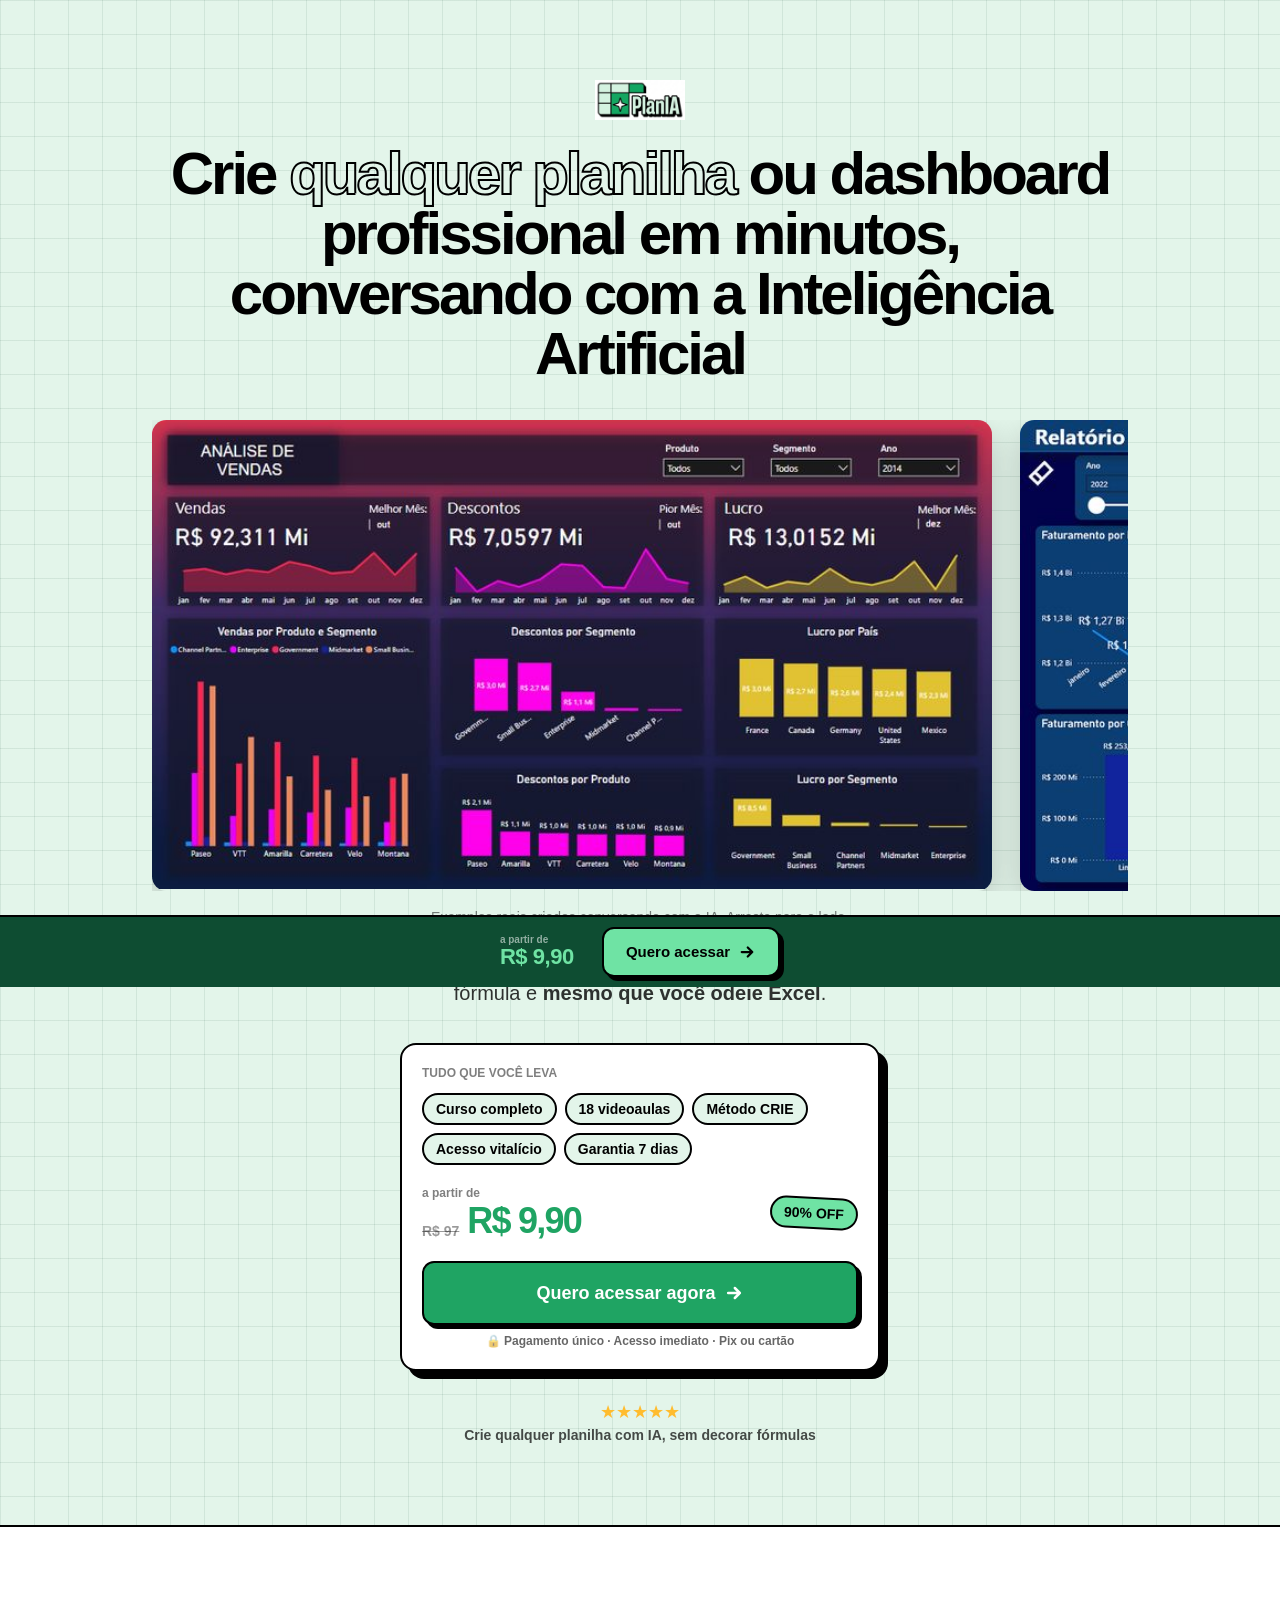
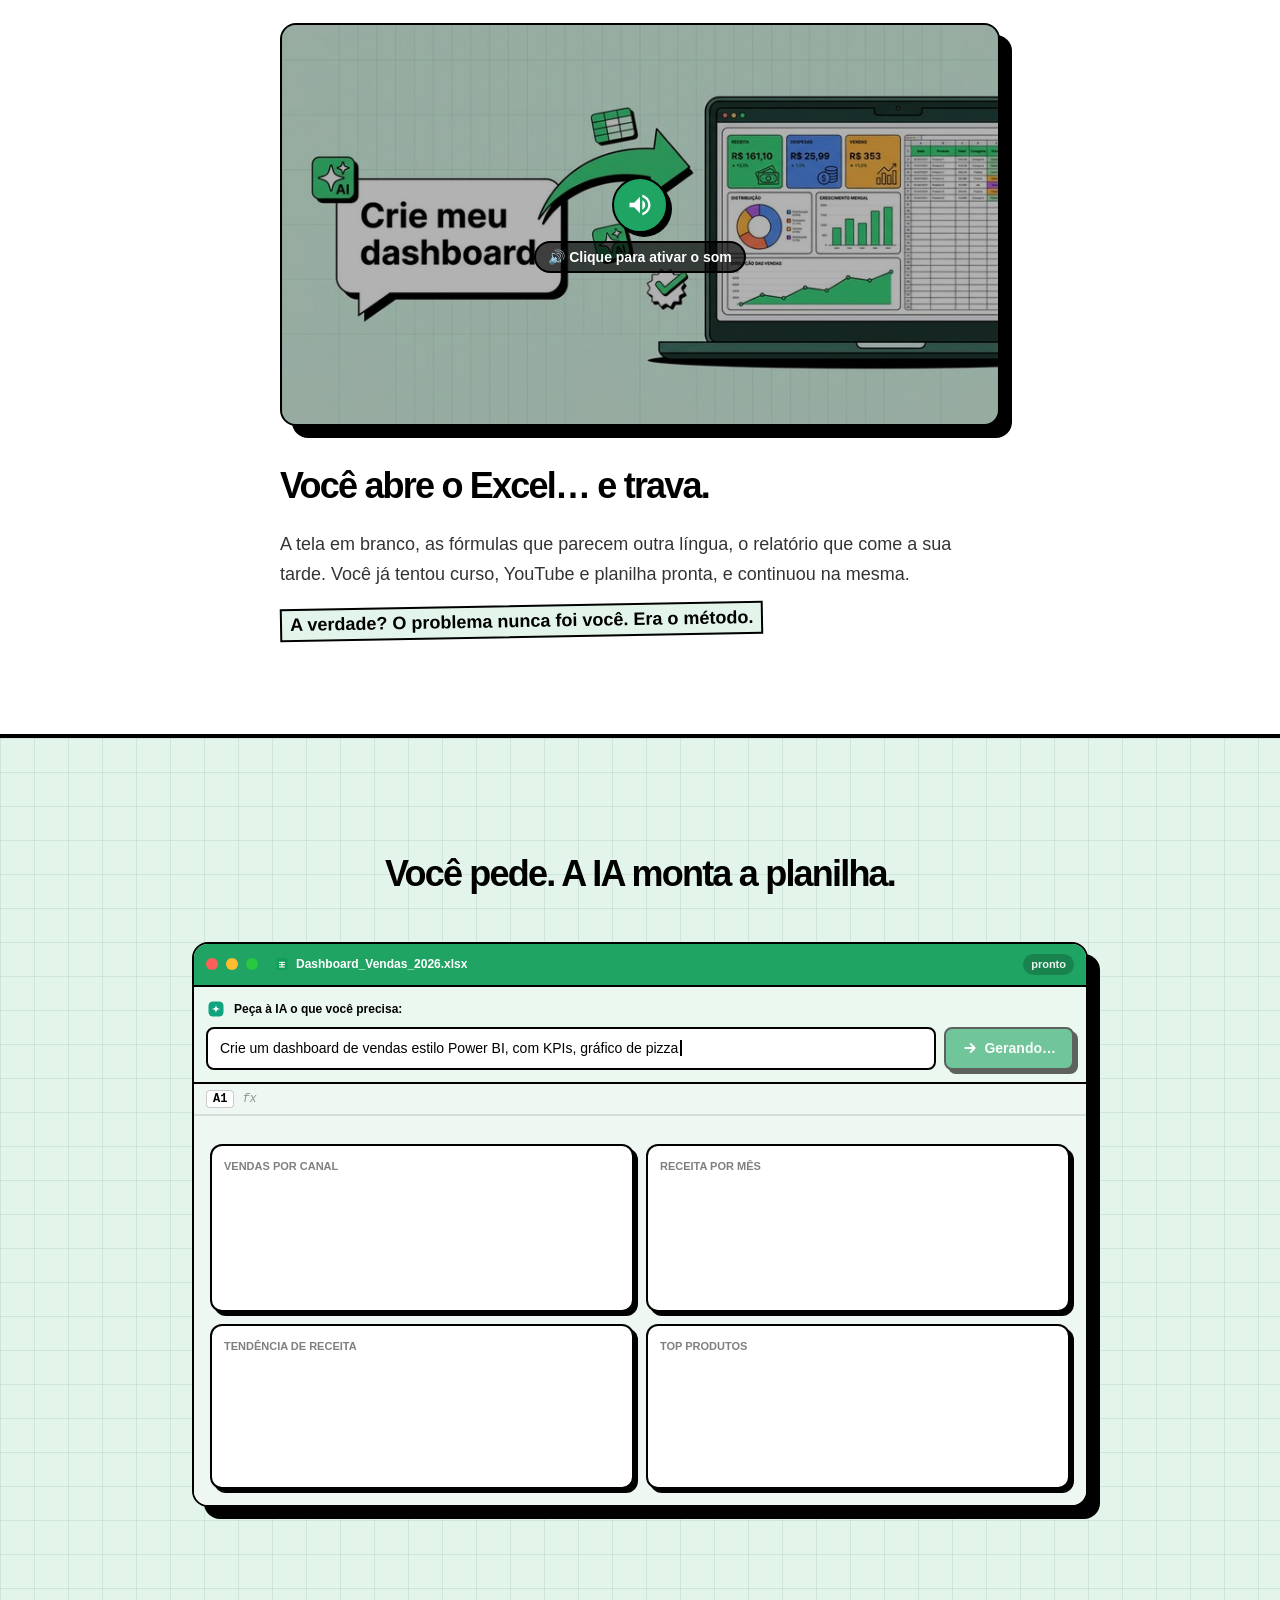
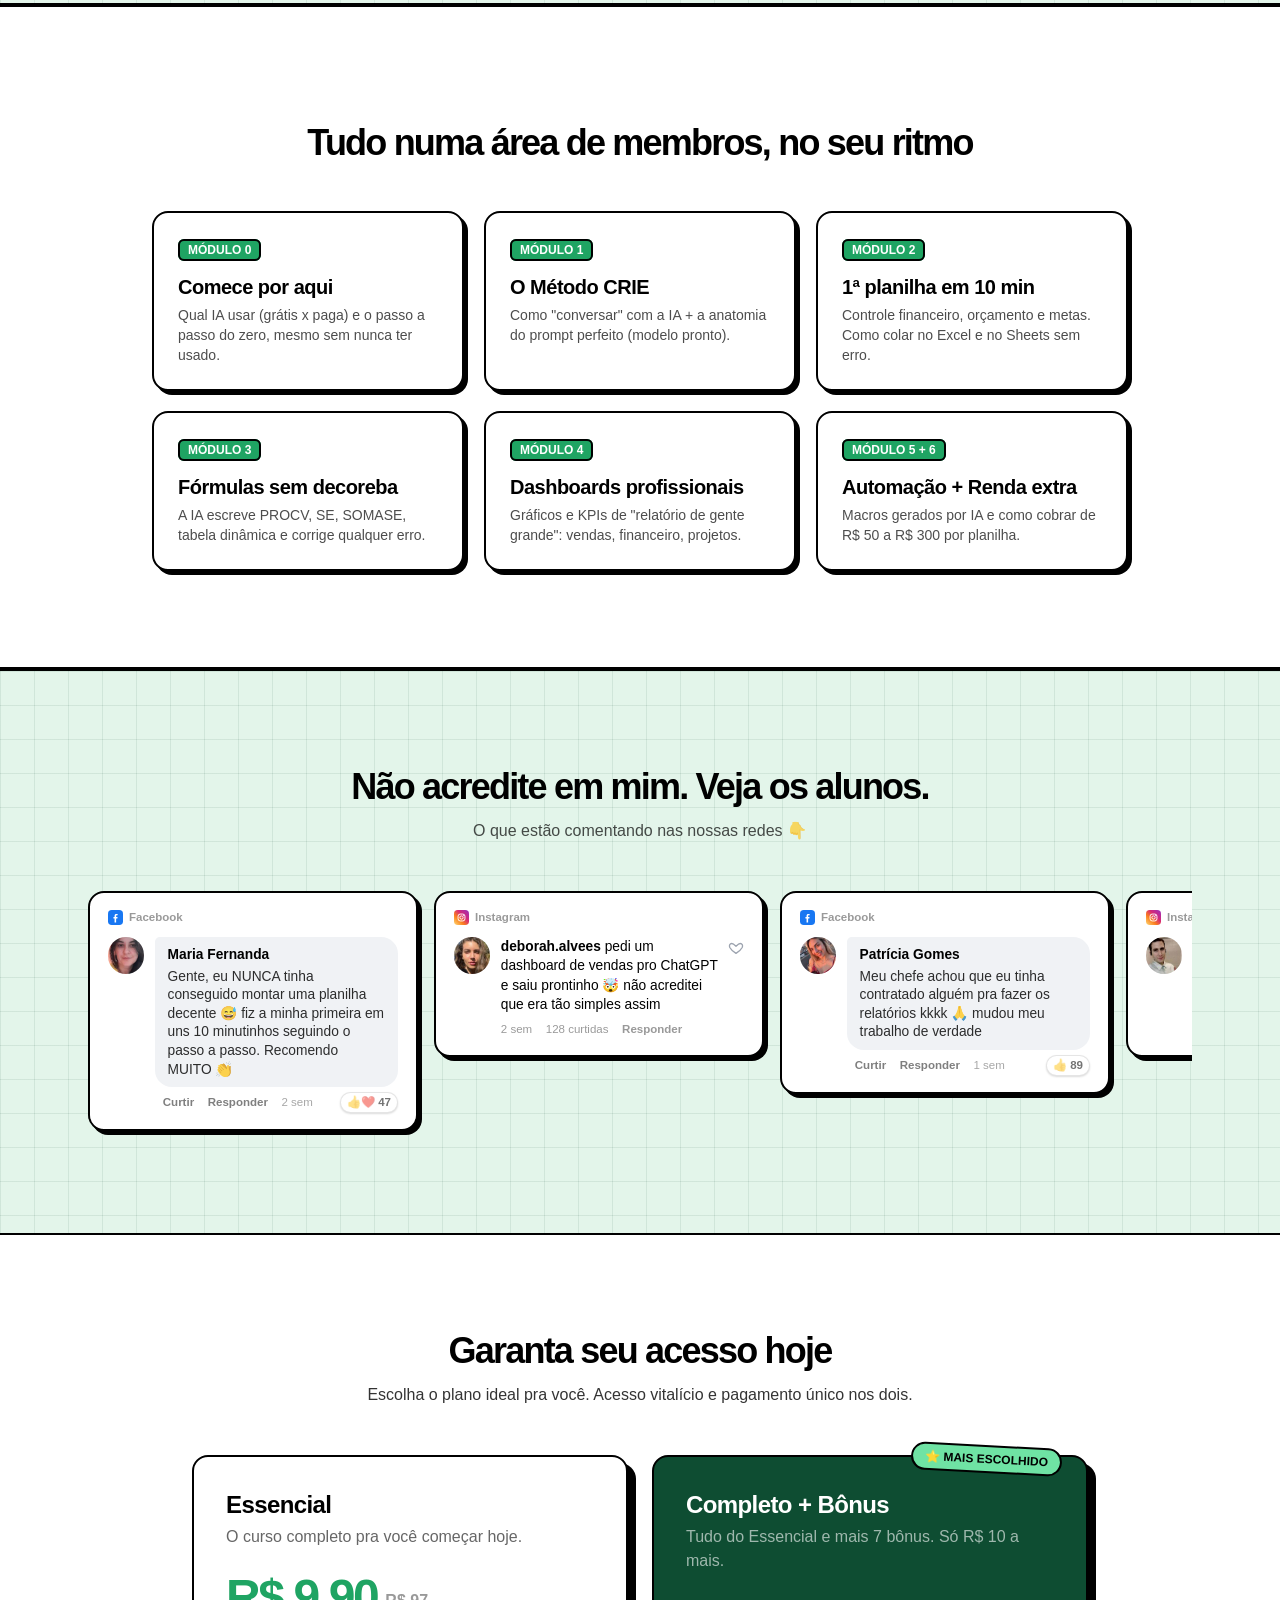
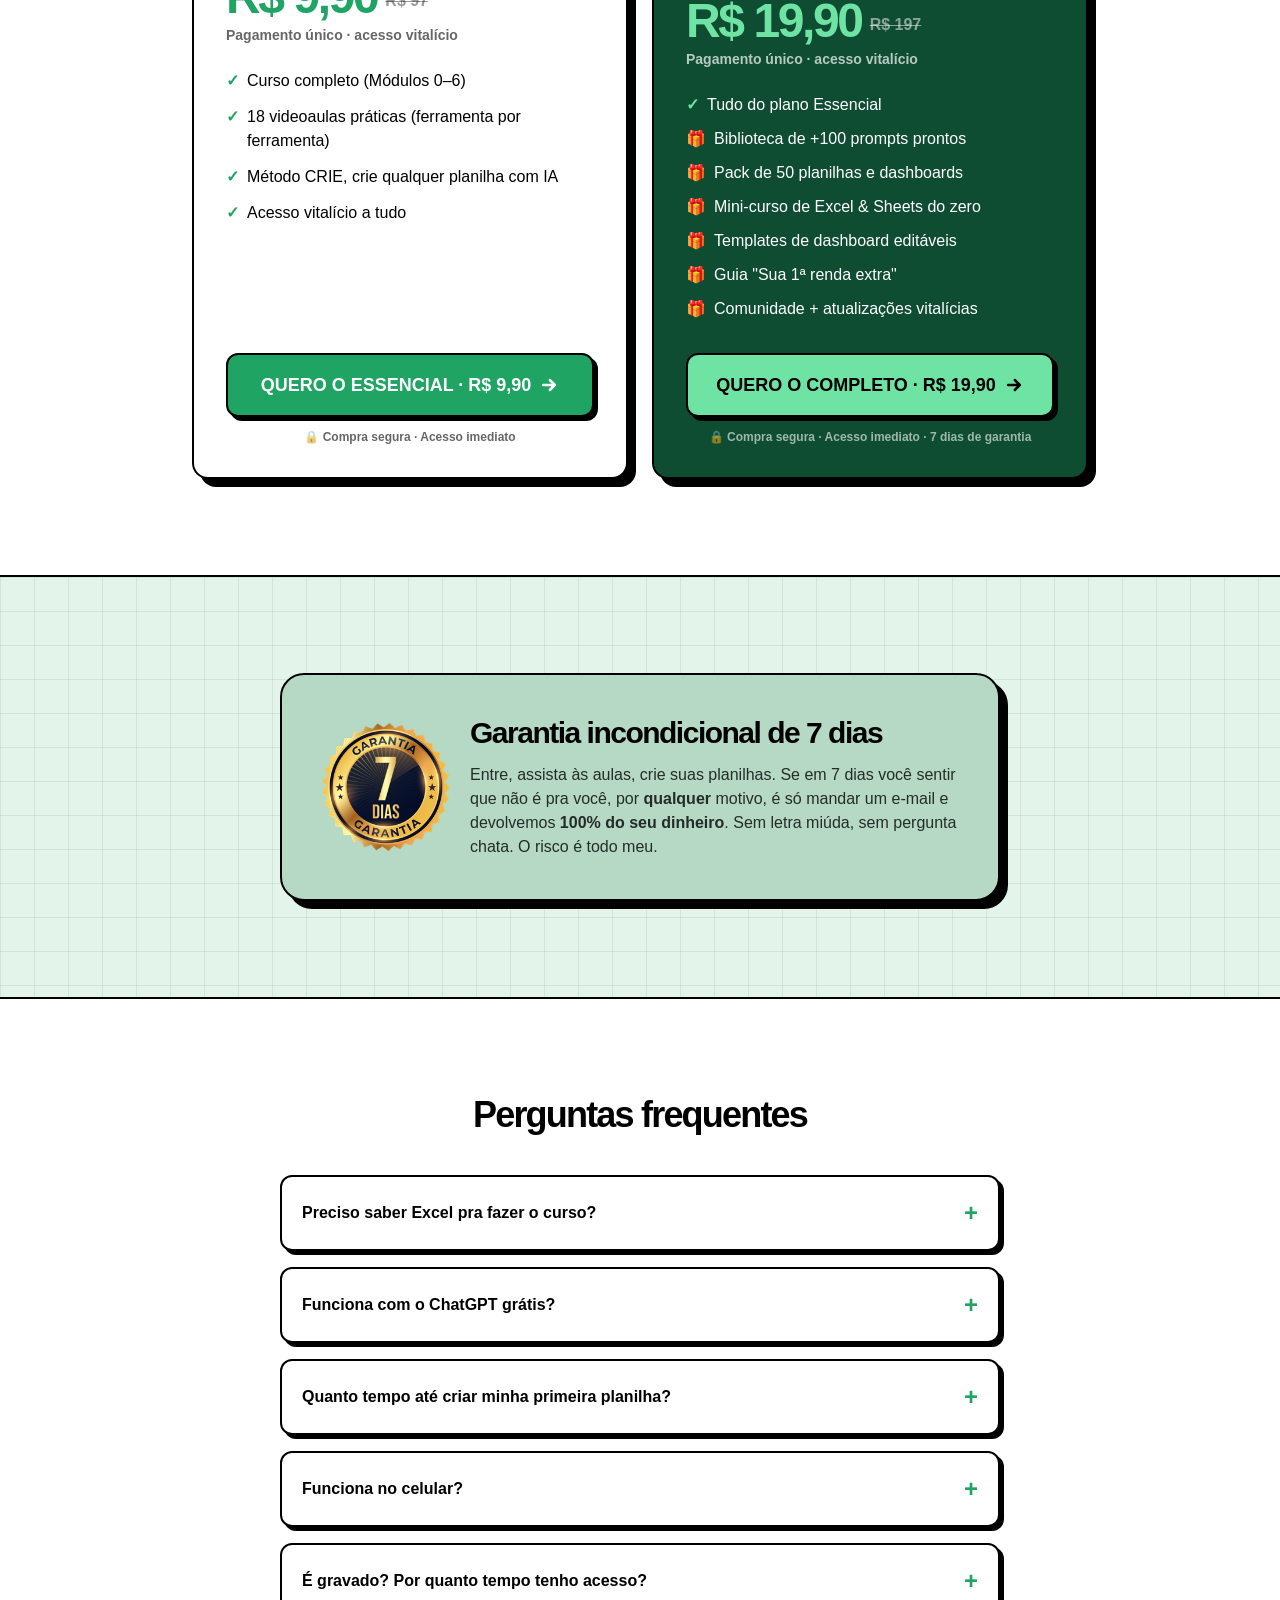
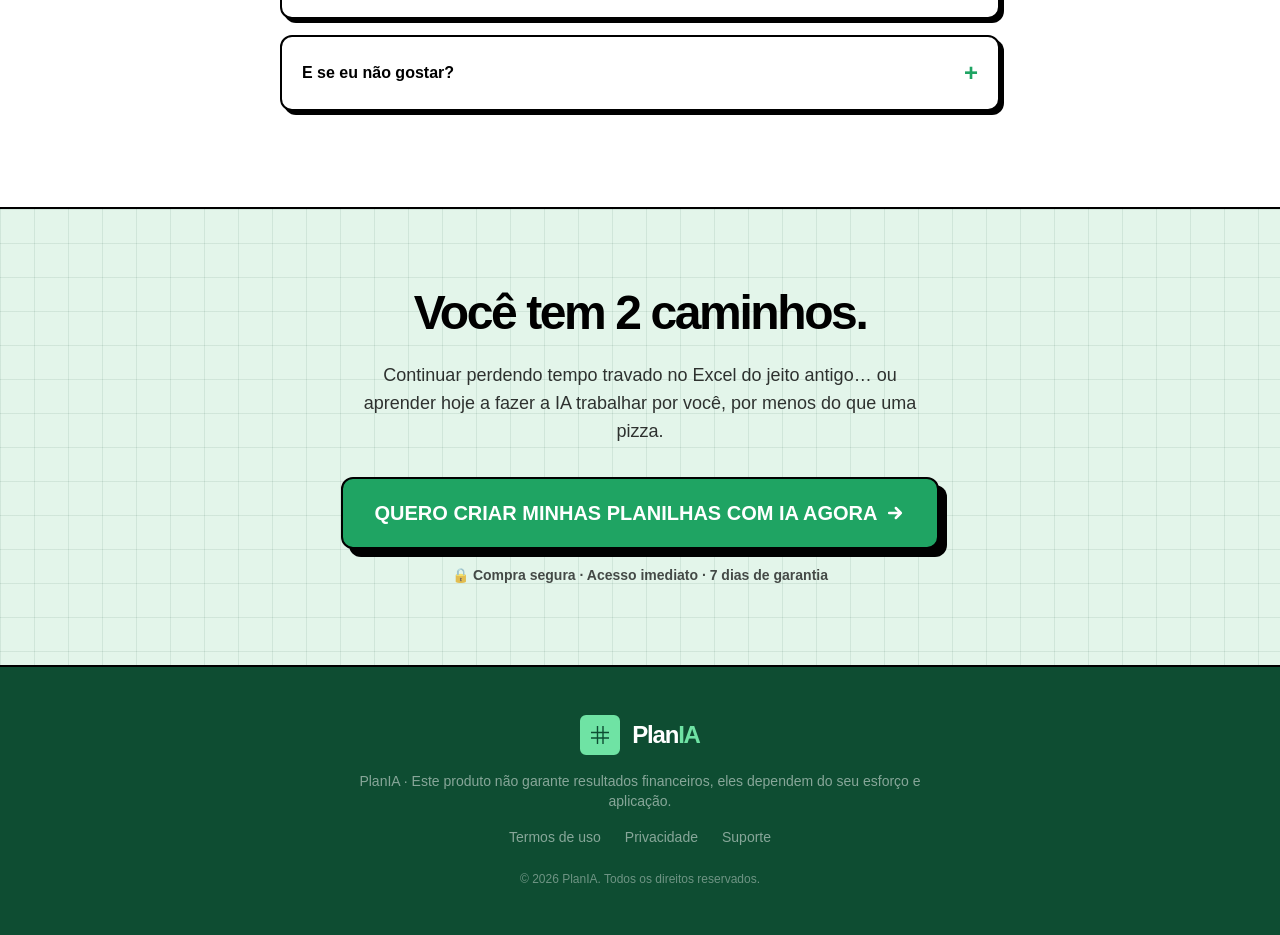
==== commit cc20a74b: "Move exemplos para o hero, vídeo para seção do Excel e remove Método CRIE - Carrossel de planilhas d" ====
--- a/pagina-de-vendas.html
+++ b/pagina-de-vendas.html
@@ -114,8 +114,8 @@
     .ex-viewport.dragging { cursor: grabbing; }
     .ex-viewport.dragging img { pointer-events: none; }
     .ex-track { display: flex; width: max-content; }
-    .ex-card { flex: 0 0 auto; width: 600px; max-width: 88vw; margin-right: 1.5rem; border-radius: .75rem; overflow: hidden; box-shadow: 0 8px 24px rgba(0,0,0,.16); }
-    @media (max-width: 640px){ .ex-card { width: 340px; } }
+    .ex-card { flex: 0 0 auto; width: 840px; max-width: 94vw; margin-right: 1.75rem; border-radius: .9rem; overflow: hidden; box-shadow: 0 12px 32px rgba(0,0,0,.2); }
+    @media (max-width: 640px){ .ex-card { width: 420px; } }
 
     /* No celular, oculta a última linha do dashboard simulado (ocupa menos espaço) */
     @media (max-width: 640px){ .sim-hide-mobile { display: none; } }
@@ -191,20 +191,121 @@
         Crie <span class="text-stroke">qualquer planilha</span> ou dashboard profissional em minutos, conversando com a Inteligência Artificial
       </h1>
 
-      <!-- Vídeo principal do hero (mini VSL, autoplay mudo + clique p/ som) -->
-      <div class="mt-9 max-w-3xl mx-auto">
-        <div class="relative bg-black border-2 border-black rounded-2xl shadow-hard-lg overflow-hidden">
-          <video id="vsl" class="w-full block" autoplay muted loop playsinline preload="auto" poster="imagens/hero-planilha-ia.jpg">
-            <source src="imagens/planilhasminivsl.mp4" type="video/mp4" />
-            Seu navegador não suporta vídeo. <a href="imagens/planilhasminivsl.mp4">Baixe aqui</a>.
-          </video>
-          <button id="vsl-unmute" type="button" aria-label="Ativar som" class="absolute inset-0 flex flex-col items-center justify-center gap-2 bg-black/30 text-white cursor-pointer">
-            <span class="grid place-items-center w-14 h-14 bg-brand-green border-2 border-black rounded-full shadow-hard-sm">
-              <svg viewBox="0 0 24 24" class="w-7 h-7" fill="#fff"><path d="M3 10v4h4l5 5V5L7 10H3zm13.5 2a4.5 4.5 0 0 0-2.5-4v8a4.5 4.5 0 0 0 2.5-4zM14 3.2v2.1c2.9.9 5 3.6 5 6.7s-2.1 5.8-5 6.7v2.1c4-1 7-4.6 7-8.8s-3-7.8-7-8.8z"/></svg>
-            </span>
-            <span class="font-bold text-sm border-2 border-black rounded-full px-3 py-1" style="background:rgba(0,0,0,.65)">🔊 Clique para ativar o som</span>
-          </button>
-        </div>
+      <!-- Planilhas de exemplo (carrossel) no lugar do vídeo -->
+      <div id="ex-viewport" class="mt-9 ex-viewport">
+        <div id="ex-track" class="ex-track">
+          <figure class="ex-card"><img src="planilhas%20exemplos/dashvendas.jpg" alt="Dashboard de vendas criado com IA" loading="lazy" class="w-full block bg-soft" /></figure>
+          <figure class="ex-card"><img src="planilhas%20exemplos/1_vMTpFA_OLXgFI3Gih77sxg.jpg" alt="Relatório de vendas em Power BI criado com IA" loading="lazy" class="w-full block bg-soft" /></figure>
+          <figure class="ex-card"><img src="planilhas%20exemplos/1674241624815.jpeg" alt="Painel financeiro de investimentos e gastos criado com IA" loading="lazy" class="w-full block bg-soft" /></figure>
+          <figure class="ex-card"><img src="planilhas%20exemplos/2020-03-24-16_52_41-Dashboard-SAC-Dark-Power-BI-Desktop-1024x575.jpg" alt="Dashboard de atendimento (SAC) criado com IA" loading="lazy" class="w-full block bg-soft" /></figure>
+          <figure class="ex-card"><img src="planilhas%20exemplos/260120221643174101cursodepowerbiparaempresas.jpg" alt="Painel gerencial empresarial criado com IA" loading="lazy" class="w-full block bg-soft" /></figure>
+          <figure class="ex-card"><img src="planilhas%20exemplos/DASHBOARD-1-1024x575.jpg" alt="Dashboard de indicadores (KPIs) criado com IA" loading="lazy" class="w-full block bg-soft" /></figure>
+          <figure class="ex-card"><img src="planilhas%20exemplos/hq720.jpg" alt="Controle de vendas de eletrônicos criado com IA" loading="lazy" class="w-full block bg-soft" /></figure>
+        </div>
+      </div>
+      <p class="mt-4 text-sm font-medium text-black/50">Exemplos reais criados conversando com a IA. Arraste para o lado.</p>
+      <script>
+        (function () {
+          var vp = document.getElementById("ex-viewport");
+          var t = document.getElementById("ex-track");
+          if (!vp || !t) return;
+          t.innerHTML += t.innerHTML; // duplica para loop infinito nos dois sentidos
+          var half = 0;
+          function measure(){ half = t.scrollWidth / 2; }
+          measure();
+          window.addEventListener("load", measure);
+          window.addEventListener("resize", measure);
+          if (window.ResizeObserver) new ResizeObserver(measure).observe(t);
+          vp.addEventListener("scroll", function () {
+            if (!half) return;
+            if (vp.scrollLeft >= half) vp.scrollLeft -= half;
+            else if (vp.scrollLeft <= 0) vp.scrollLeft += half;
+          });
+          var dragging = false, startX = 0, startScroll = 0, paused = false, rT;
+          function resumeSoon(){ clearTimeout(rT); rT = setTimeout(function () { paused = false; }, 1400); }
+          vp.addEventListener("mousedown", function (e) {
+            dragging = true; paused = true;
+            startX = e.pageX; startScroll = vp.scrollLeft;
+            vp.classList.add("dragging"); e.preventDefault();
+          });
+          window.addEventListener("mousemove", function (e) {
+            if (!dragging) return;
+            vp.scrollLeft = startScroll - (e.pageX - startX);
+          });
+          window.addEventListener("mouseup", function () {
+            if (!dragging) return;
+            dragging = false; vp.classList.remove("dragging"); resumeSoon();
+          });
+          vp.addEventListener("mouseenter", function () { paused = true; });
+          vp.addEventListener("mouseleave", function () { if (!dragging) resumeSoon(); });
+          vp.addEventListener("touchstart", function () { paused = true; }, { passive: true });
+          vp.addEventListener("touchend", function () { resumeSoon(); }, { passive: true });
+          var reduce = window.matchMedia("(prefers-reduced-motion: reduce)").matches;
+          function tick() {
+            if (!reduce && !paused && !dragging && half) {
+              vp.scrollLeft += 0.8;
+              if (vp.scrollLeft >= half) vp.scrollLeft -= half;
+            }
+            requestAnimationFrame(tick);
+          }
+          requestAnimationFrame(tick);
+        })();
+      </script>
+
+      <p class="mt-6 max-w-2xl mx-auto text-lg sm:text-xl font-medium text-black/80">
+        Use a IA como seu <strong>especialista particular de planilhas</strong>, sem decorar fórmula e <strong>mesmo que você odeie Excel</strong>.
+      </p>
+
+
+      <!-- RESUMO DA OFERTA -->
+      <div class="mt-9 mx-auto bg-white border-2 border-black rounded-2xl shadow-hard p-5" style="max-width:30rem;text-align:left">
+        <p class="text-xs font-bold text-black/50">TUDO QUE VOCÊ LEVA</p>
+        <div class="mt-3 flex flex-wrap gap-2">
+          <span class="bg-brand-mint border-2 border-black rounded-full px-3 py-1 text-sm font-bold">Curso completo</span>
+          <span class="bg-brand-mint border-2 border-black rounded-full px-3 py-1 text-sm font-bold">18 videoaulas</span>
+          <span class="bg-brand-mint border-2 border-black rounded-full px-3 py-1 text-sm font-bold">Método CRIE</span>
+          <span class="bg-brand-mint border-2 border-black rounded-full px-3 py-1 text-sm font-bold">Acesso vitalício</span>
+          <span class="bg-brand-mint border-2 border-black rounded-full px-3 py-1 text-sm font-bold">Garantia 7 dias</span>
+        </div>
+        <div class="mt-5 flex items-center justify-between gap-3">
+          <div>
+            <p class="text-xs font-bold text-black/50">a partir de</p>
+            <div class="flex items-end gap-2">
+              <span class="text-sm font-bold text-black/40 line-through">R$ 97</span>
+              <span class="font-heading font-extrabold text-4xl tracking-tighter text-brand-green">R$ 9,90</span>
+            </div>
+          </div>
+          <span class="bg-brand-lime text-black text-sm font-bold px-3 py-1 border-2 border-black rounded-full rotate-3">90% OFF</span>
+        </div>
+        <a href="#planos" class="cta-pulse btn-press mt-5 inline-flex w-full items-center justify-center gap-2 bg-brand-green text-white font-bold text-lg px-6 py-4 border-2 border-black rounded-xl shadow-hard-sm">
+          Quero acessar agora
+          <svg viewBox="0 0 24 24" class="w-5 h-5" fill="none" stroke="currentColor" stroke-width="3" stroke-linecap="round" stroke-linejoin="round"><path d="M5 12h14M13 6l6 6-6 6"/></svg>
+        </a>
+        <p class="mt-2 text-center text-xs font-bold text-black/60">🔒 Pagamento único · Acesso imediato · Pix ou cartão</p>
+      </div>
+
+      <div class="mt-8 text-center">
+        <div class="text-star text-lg leading-none">★★★★★</div>
+        <p class="mt-1 text-sm font-bold text-black/70">Crie qualquer planilha com IA, sem decorar fórmulas</p>
+      </div>
+    </div>
+  </header>
+
+  <!-- ============ PROBLEMA / PAS ============ -->
+  <section class="bg-white border-b-2 border-black py-16 lg:py-24">
+    <div class="mx-auto max-w-3xl px-4 sm:px-6">
+      <!-- Vídeo (mini VSL, autoplay mudo + clique p/ som) -->
+      <div class="relative bg-black border-2 border-black rounded-2xl shadow-hard-lg overflow-hidden" style="margin-bottom:2.5rem">
+        <video id="vsl" class="w-full block" autoplay muted loop playsinline preload="auto" poster="imagens/hero-planilha-ia.jpg">
+          <source src="imagens/planilhasminivsl.mp4" type="video/mp4" />
+          Seu navegador não suporta vídeo. <a href="imagens/planilhasminivsl.mp4">Baixe aqui</a>.
+        </video>
+        <button id="vsl-unmute" type="button" aria-label="Ativar som" class="absolute inset-0 flex flex-col items-center justify-center gap-2 bg-black/30 text-white cursor-pointer">
+          <span class="grid place-items-center w-14 h-14 bg-brand-green border-2 border-black rounded-full shadow-hard-sm">
+            <svg viewBox="0 0 24 24" class="w-7 h-7" fill="#fff"><path d="M3 10v4h4l5 5V5L7 10H3zm13.5 2a4.5 4.5 0 0 0-2.5-4v8a4.5 4.5 0 0 0 2.5-4zM14 3.2v2.1c2.9.9 5 3.6 5 6.7s-2.1 5.8-5 6.7v2.1c4-1 7-4.6 7-8.8s-3-7.8-7-8.8z"/></svg>
+          </span>
+          <span class="font-bold text-sm border-2 border-black rounded-full px-3 py-1" style="background:rgba(0,0,0,.65)">🔊 Clique para ativar o som</span>
+        </button>
       </div>
       <script>
         (function(){
@@ -221,49 +322,6 @@
           var ap=v.play(); if(ap&&ap.catch) ap.catch(function(){});  // tenta o autoplay mudo
         })();
       </script>
-
-      <p class="mt-6 max-w-2xl mx-auto text-lg sm:text-xl font-medium text-black/80">
-        Use a IA como seu <strong>especialista particular de planilhas</strong>, sem decorar fórmula e <strong>mesmo que você odeie Excel</strong>.
-      </p>
-
-
-      <!-- RESUMO DA OFERTA -->
-      <div class="mt-9 mx-auto bg-white border-2 border-black rounded-2xl shadow-hard p-5" style="max-width:30rem;text-align:left">
-        <p class="text-xs font-bold text-black/50">TUDO QUE VOCÊ LEVA</p>
-        <div class="mt-3 flex flex-wrap gap-2">
-          <span class="bg-brand-mint border-2 border-black rounded-full px-3 py-1 text-sm font-bold">Curso completo</span>
-          <span class="bg-brand-mint border-2 border-black rounded-full px-3 py-1 text-sm font-bold">18 videoaulas</span>
-          <span class="bg-brand-mint border-2 border-black rounded-full px-3 py-1 text-sm font-bold">Método CRIE</span>
-          <span class="bg-brand-mint border-2 border-black rounded-full px-3 py-1 text-sm font-bold">Acesso vitalício</span>
-          <span class="bg-brand-mint border-2 border-black rounded-full px-3 py-1 text-sm font-bold">Garantia 7 dias</span>
-        </div>
-        <div class="mt-5 flex items-center justify-between gap-3">
-          <div>
-            <p class="text-xs font-bold text-black/50">a partir de</p>
-            <div class="flex items-end gap-2">
-              <span class="text-sm font-bold text-black/40 line-through">R$ 97</span>
-              <span class="font-heading font-extrabold text-4xl tracking-tighter text-brand-green">R$ 9,90</span>
-            </div>
-          </div>
-          <span class="bg-brand-lime text-black text-sm font-bold px-3 py-1 border-2 border-black rounded-full rotate-3">90% OFF</span>
-        </div>
-        <a href="#planos" class="cta-pulse btn-press mt-5 inline-flex w-full items-center justify-center gap-2 bg-brand-green text-white font-bold text-lg px-6 py-4 border-2 border-black rounded-xl shadow-hard-sm">
-          Quero acessar agora
-          <svg viewBox="0 0 24 24" class="w-5 h-5" fill="none" stroke="currentColor" stroke-width="3" stroke-linecap="round" stroke-linejoin="round"><path d="M5 12h14M13 6l6 6-6 6"/></svg>
-        </a>
-        <p class="mt-2 text-center text-xs font-bold text-black/60">🔒 Pagamento único · Acesso imediato · Pix ou cartão</p>
-      </div>
-
-      <div class="mt-8 text-center">
-        <div class="text-star text-lg leading-none">★★★★★</div>
-        <p class="mt-1 text-sm font-bold text-black/70">Crie qualquer planilha com IA, sem decorar fórmulas</p>
-      </div>
-    </div>
-  </header>
-
-  <!-- ============ PROBLEMA / PAS ============ -->
-  <section class="bg-white border-b-2 border-black py-16 lg:py-24">
-    <div class="mx-auto max-w-3xl px-4 sm:px-6">
       <h2 class="font-heading font-extrabold tracking-tighter text-3xl sm:text-4xl">Você abre o Excel… e trava.</h2>
       <div class="mt-6 space-y-4 text-lg font-medium text-black/80 leading-relaxed">
         <p>A tela em branco, as fórmulas que parecem outra língua, o relatório que come a sua tarde. Você já tentou curso, YouTube e planilha pronta, e continuou na mesma.</p>
@@ -565,144 +623,6 @@
         obs.observe(win);
       })();
       </script>
-    </div>
-  </section>
-
-  <!-- ============ EXEMPLOS REAIS (GALERIA) ============ -->
-  <section class="bg-white border-b-2 border-black py-16 lg:py-24">
-    <div class="mx-auto max-w-6xl px-4 sm:px-6">
-      <div class="text-center max-w-2xl mx-auto">
-        <h2 class="mt-5 font-heading font-extrabold tracking-tighter text-3xl sm:text-4xl">Planilhas e dashboards criados com o método</h2>
-        <p class="mt-3 font-medium text-black/70">Tudo isto foi montado conversando com a IA. Você vai aprender a criar exatamente assim, do zero.</p>
-      </div>
-
-      <div id="ex-viewport" class="mt-12 ex-viewport">
-        <div id="ex-track" class="ex-track">
-
-        <figure class="ex-card">
-          <img src="planilhas%20exemplos/dashvendas.jpg" alt="Dashboard de vendas criado com IA" loading="lazy" class="w-full block bg-soft" />
-        </figure>
-
-        <figure class="ex-card">
-          <img src="planilhas%20exemplos/1_vMTpFA_OLXgFI3Gih77sxg.jpg" alt="Relatório de vendas em Power BI criado com IA" loading="lazy" class="w-full block bg-soft" />
-        </figure>
-
-        <figure class="ex-card">
-          <img src="planilhas%20exemplos/1674241624815.jpeg" alt="Painel financeiro de investimentos e gastos criado com IA" loading="lazy" class="w-full block bg-soft" />
-        </figure>
-
-        <figure class="ex-card">
-          <img src="planilhas%20exemplos/2020-03-24-16_52_41-Dashboard-SAC-Dark-Power-BI-Desktop-1024x575.jpg" alt="Dashboard de atendimento (SAC) criado com IA" loading="lazy" class="w-full block bg-soft" />
-        </figure>
-
-        <figure class="ex-card">
-          <img src="planilhas%20exemplos/260120221643174101cursodepowerbiparaempresas.jpg" alt="Painel gerencial empresarial criado com IA" loading="lazy" class="w-full block bg-soft" />
-        </figure>
-
-        <figure class="ex-card">
-          <img src="planilhas%20exemplos/DASHBOARD-1-1024x575.jpg" alt="Dashboard de indicadores (KPIs) criado com IA" loading="lazy" class="w-full block bg-soft" />
-        </figure>
-
-        <figure class="ex-card">
-          <img src="planilhas%20exemplos/hq720.jpg" alt="Controle de vendas de eletrônicos criado com IA" loading="lazy" class="w-full block bg-soft" />
-        </figure>
-
-        </div>
-      </div>
-
-      <script>
-        (function () {
-          var vp = document.getElementById("ex-viewport");
-          var t = document.getElementById("ex-track");
-          if (!vp || !t) return;
-
-          t.innerHTML += t.innerHTML; // duplica para loop infinito nos dois sentidos
-
-          var half = 0;
-          function measure(){ half = t.scrollWidth / 2; }
-          measure();
-          window.addEventListener("load", measure);
-          window.addEventListener("resize", measure);
-          if (window.ResizeObserver) new ResizeObserver(measure).observe(t);
-
-          // loop infinito ao rolar/arrastar
-          vp.addEventListener("scroll", function () {
-            if (!half) return;
-            if (vp.scrollLeft >= half) vp.scrollLeft -= half;
-            else if (vp.scrollLeft <= 0) vp.scrollLeft += half;
-          });
-
-          // arrastar com o mouse
-          var dragging = false, startX = 0, startScroll = 0, paused = false, rT;
-          function resumeSoon(){ clearTimeout(rT); rT = setTimeout(function () { paused = false; }, 1400); }
-          vp.addEventListener("mousedown", function (e) {
-            dragging = true; paused = true;
-            startX = e.pageX; startScroll = vp.scrollLeft;
-            vp.classList.add("dragging"); e.preventDefault();
-          });
-          window.addEventListener("mousemove", function (e) {
-            if (!dragging) return;
-            vp.scrollLeft = startScroll - (e.pageX - startX);
-          });
-          window.addEventListener("mouseup", function () {
-            if (!dragging) return;
-            dragging = false; vp.classList.remove("dragging"); resumeSoon();
-          });
-
-          // pausa ao interagir (hover / toque)
-          vp.addEventListener("mouseenter", function () { paused = true; });
-          vp.addEventListener("mouseleave", function () { if (!dragging) resumeSoon(); });
-          vp.addEventListener("touchstart", function () { paused = true; }, { passive: true });
-          vp.addEventListener("touchend", function () { resumeSoon(); }, { passive: true });
-
-          // rolagem automática suave (o dedo/mouse continua funcionando por cima)
-          var reduce = window.matchMedia("(prefers-reduced-motion: reduce)").matches;
-          function tick() {
-            if (!reduce && !paused && !dragging && half) {
-              vp.scrollLeft += 0.8;
-              if (vp.scrollLeft >= half) vp.scrollLeft -= half;
-            }
-            requestAnimationFrame(tick);
-          }
-          requestAnimationFrame(tick);
-        })();
-      </script>
-
-      <p class="mt-8 text-center text-sm font-medium text-black/50">São apenas alguns exemplos, com o <strong class="text-black/70">Método CRIE</strong> você monta qualquer painel sob demanda.</p>
-    </div>
-  </section>
-
-  <!-- ============ MÉTODO CRIE ============ -->
-  <section class="relative bg-brand-mint border-b-2 border-black py-16 lg:py-24 overflow-hidden">
-    <div class="absolute inset-0 grid-pattern pointer-events-none"></div>
-    <div class="relative mx-auto max-w-5xl px-4 sm:px-6">
-      <div class="text-center">
-        <h2 class="mt-5 font-heading font-extrabold tracking-tighter text-3xl sm:text-4xl">Conheça o Método <span class="text-stroke">CRIE</span></h2>
-        <p class="mt-3 max-w-2xl mx-auto font-medium text-black/80">Você nunca decora fórmula, você <strong>comanda a IA</strong>. Um processo simples de 4 passos que transforma qualquer pedido em planilha pronta.</p>
-      </div>
-
-      <div class="mt-12 grid grid-cols-2 lg:grid-cols-4 gap-4">
-        <div class="bg-white border-2 border-black rounded-2xl shadow-hard-sm p-6">
-          <span class="font-heading font-extrabold text-5xl tracking-tighter text-brand-green">C</span>
-          <h3 class="mt-2 font-heading font-extrabold text-xl">Contexto</h3>
-          <p class="mt-1 font-medium text-black/70 text-sm">Você ensina a IA quem você é e pra que serve a planilha.</p>
-        </div>
-        <div class="bg-white border-2 border-black rounded-2xl shadow-hard-sm p-6">
-          <span class="font-heading font-extrabold text-5xl tracking-tighter text-brand-green">R</span>
-          <h3 class="mt-2 font-heading font-extrabold text-xl">Requisitos</h3>
-          <p class="mt-1 font-medium text-black/70 text-sm">Descreve em português o que precisa: colunas, cálculos, visual.</p>
-        </div>
-        <div class="bg-white border-2 border-black rounded-2xl shadow-hard-sm p-6">
-          <span class="font-heading font-extrabold text-5xl tracking-tighter text-brand-green">I</span>
-          <h3 class="mt-2 font-heading font-extrabold text-xl">Iteração</h3>
-          <p class="mt-1 font-medium text-black/70 text-sm">Ajusta com 2–3 comandos até ficar perfeita.</p>
-        </div>
-        <div class="bg-white border-2 border-black rounded-2xl shadow-hard-sm p-6">
-          <span class="font-heading font-extrabold text-5xl tracking-tighter text-brand-green">E</span>
-          <h3 class="mt-2 font-heading font-extrabold text-xl">Entrega</h3>
-          <p class="mt-1 font-medium text-black/70 text-sm">Cola no Excel/Sheets e usa. Pronto.</p>
-        </div>
-      </div>
     </div>
   </section>
 
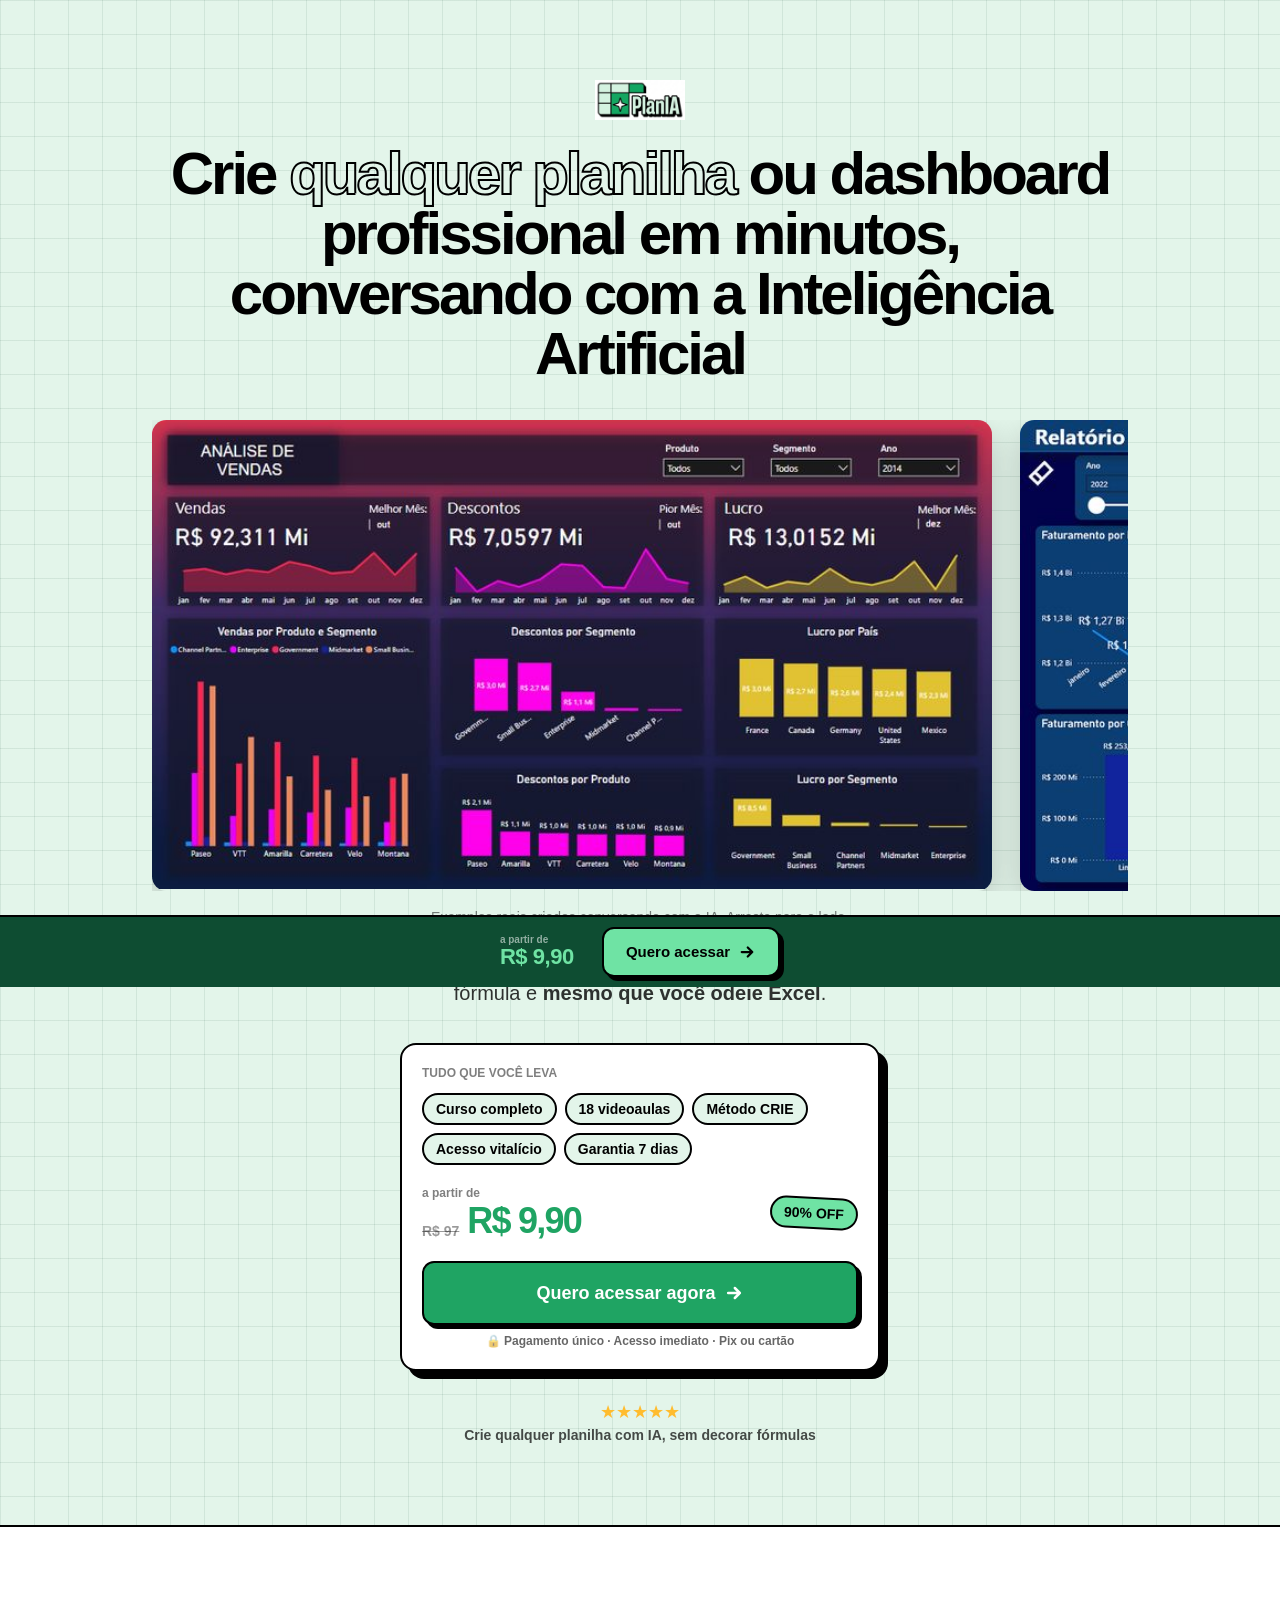
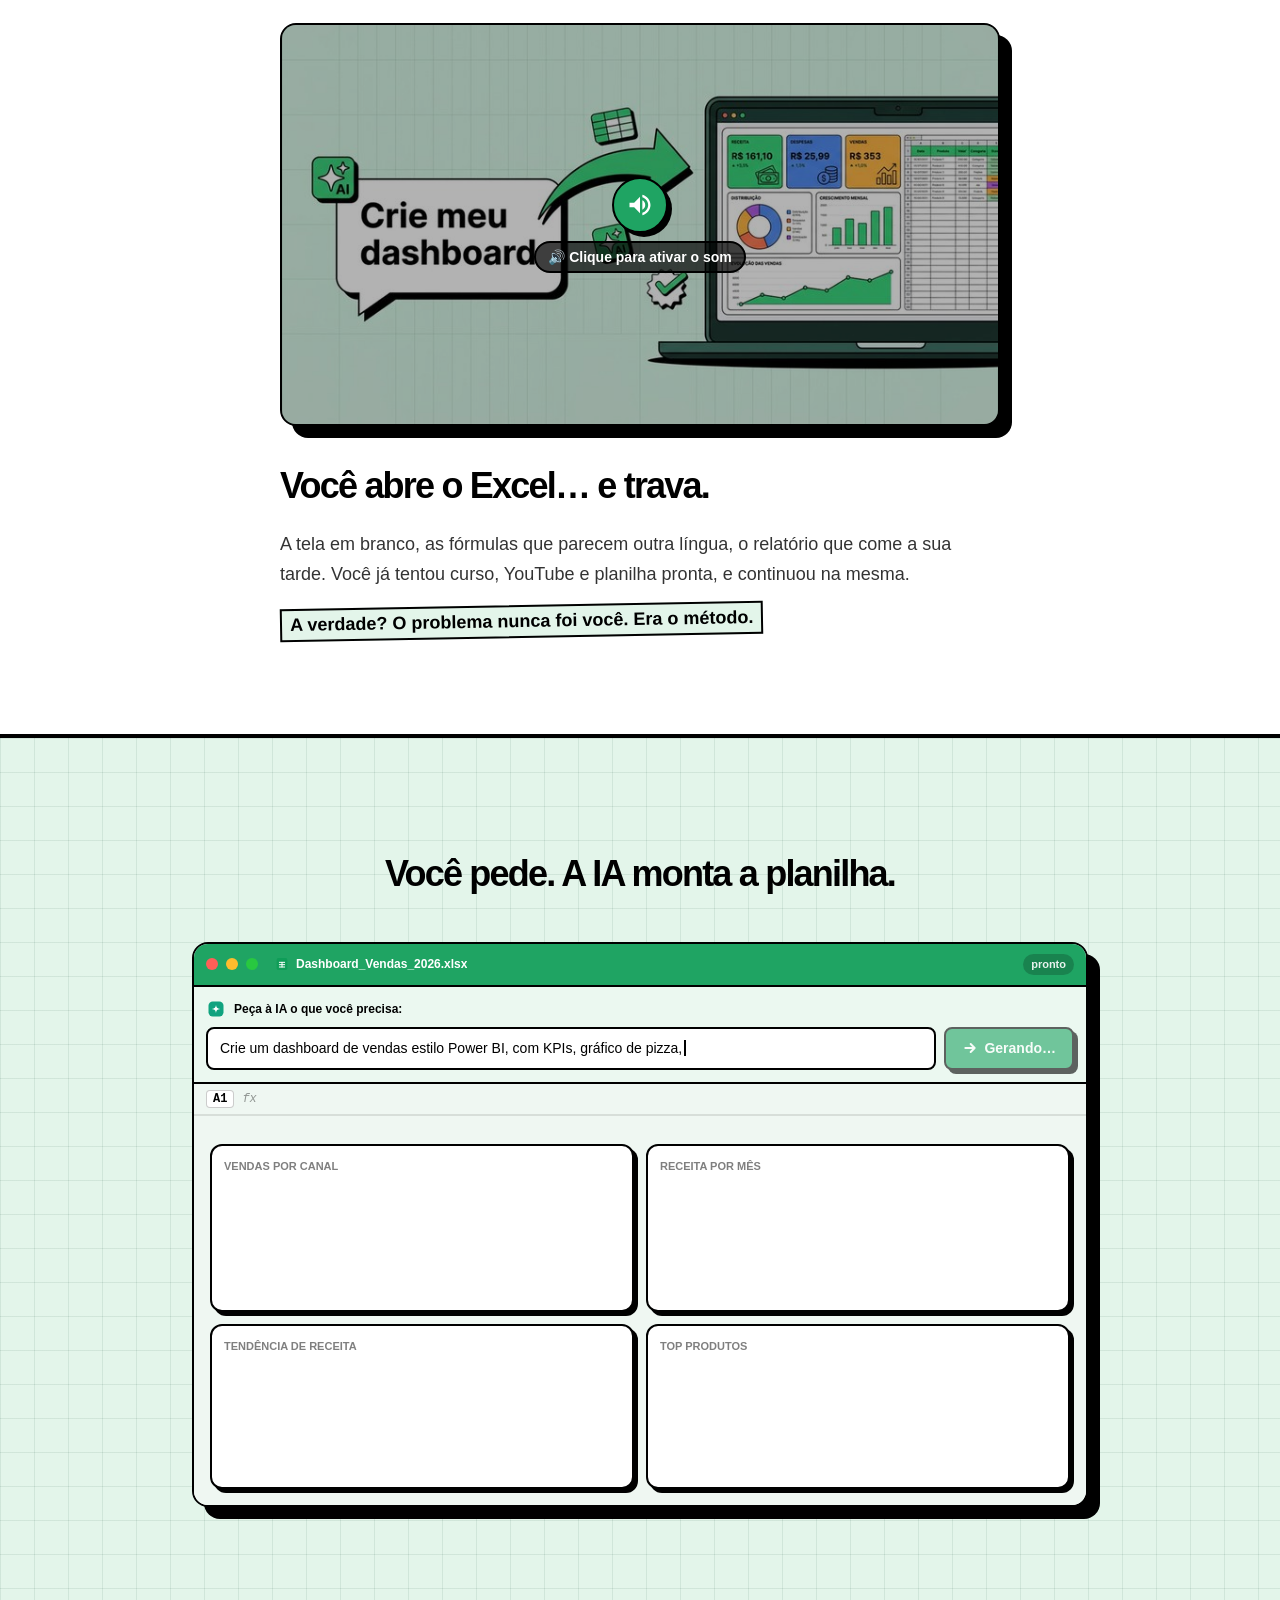
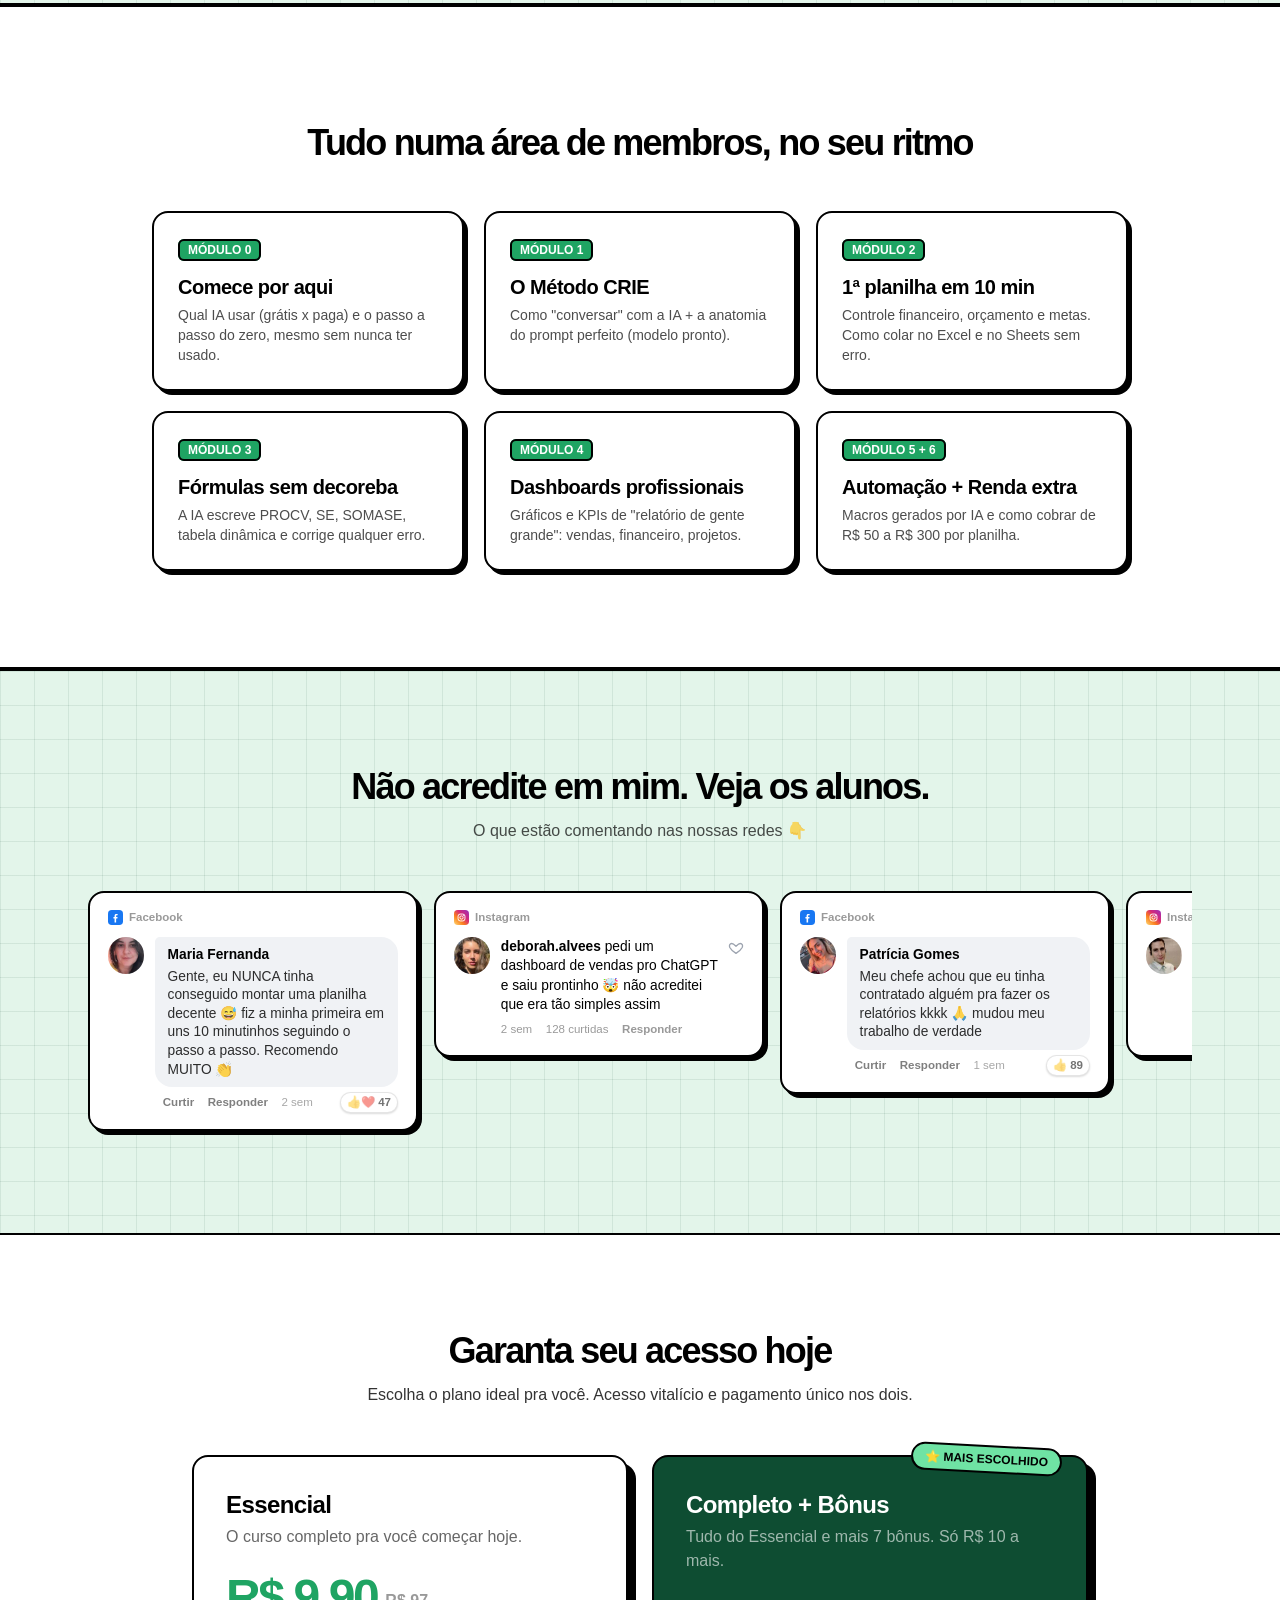
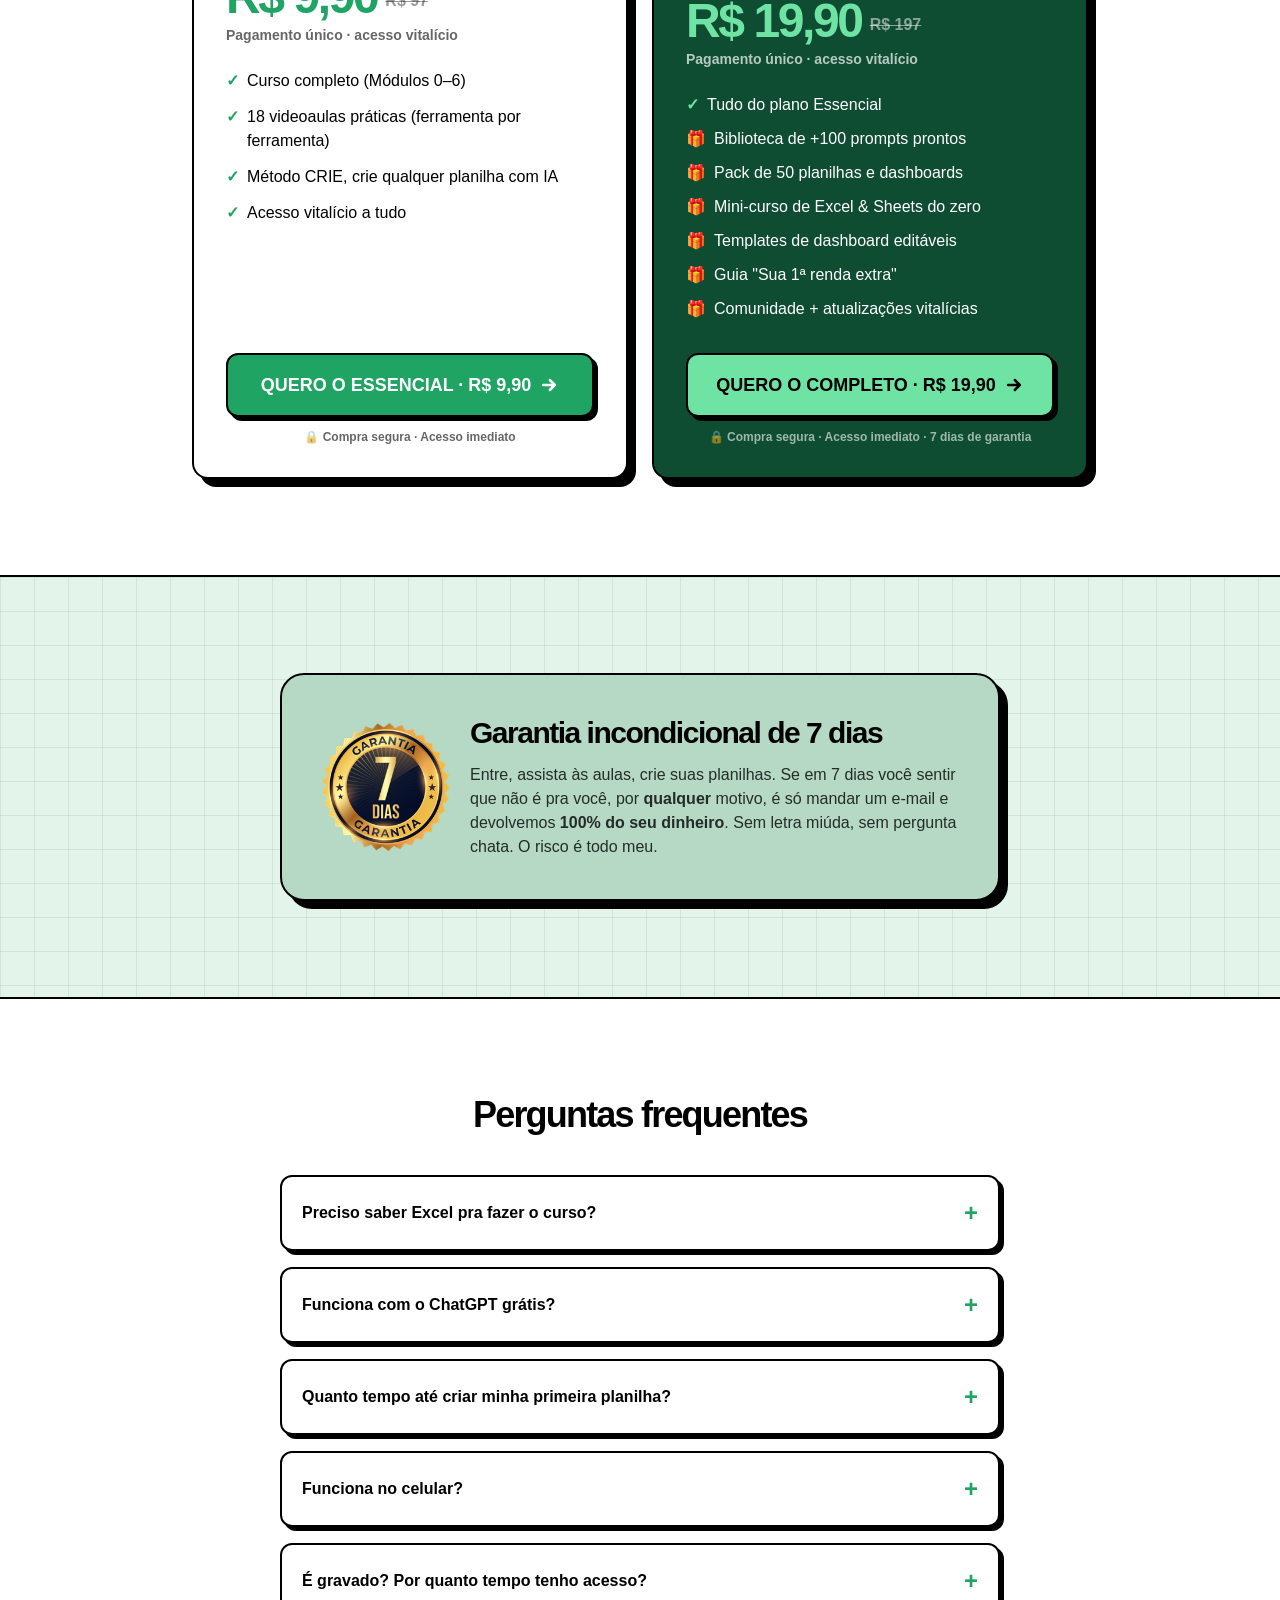
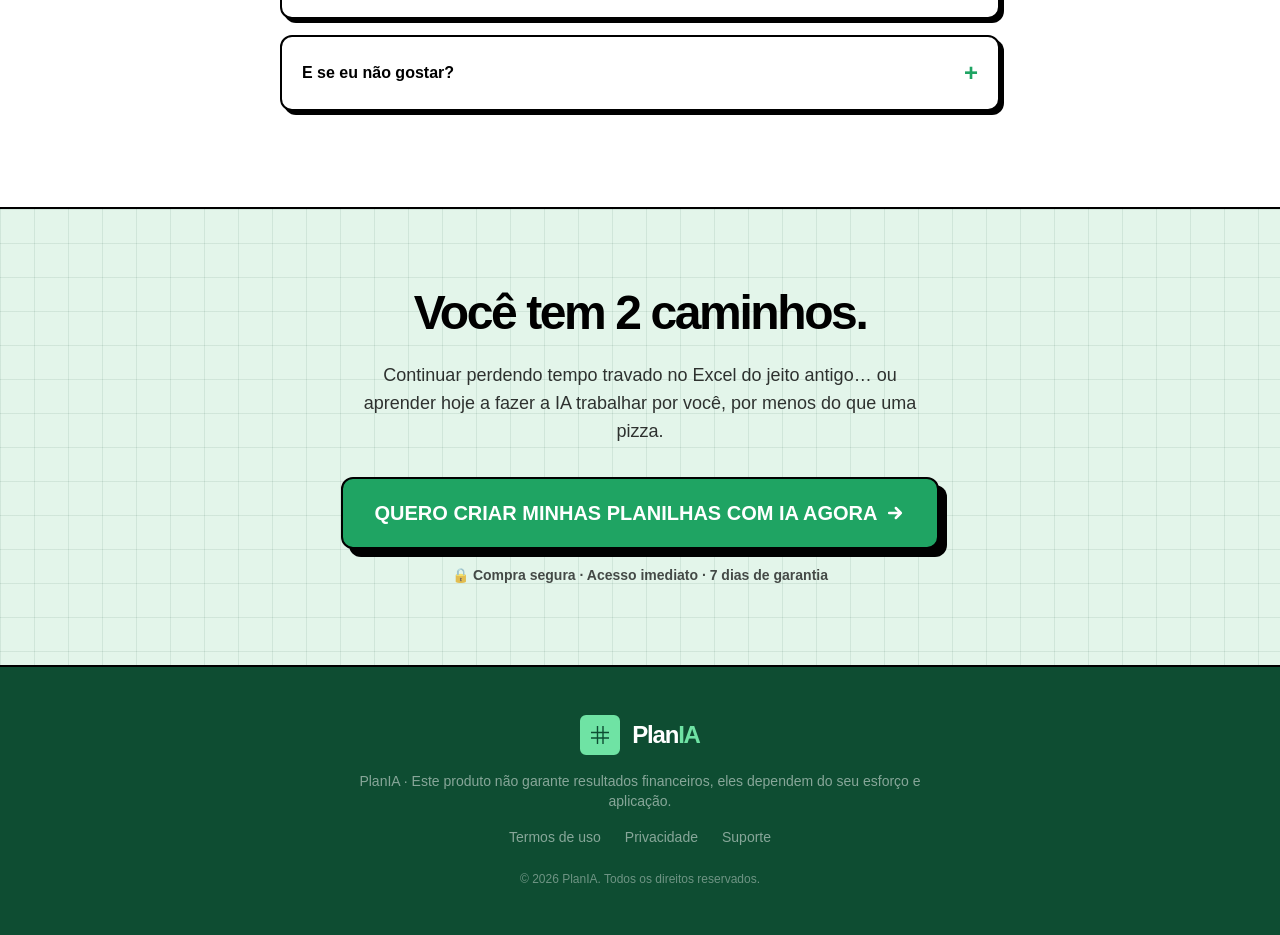
==== commit 81b99752: "Corrige scroll por toque do carrossel no mobile (remove overflow-hidden do hero) No iOS Safari, over" ====
--- a/pagina-de-vendas.html
+++ b/pagina-de-vendas.html
@@ -181,7 +181,7 @@
   </svg>
 
   <!-- ============ HERO ============ -->
-  <header class="relative bg-brand-mint border-b-2 border-black overflow-hidden">
+  <header class="relative bg-brand-mint border-b-2 border-black">
     <div class="absolute inset-0 grid-pattern pointer-events-none"></div>
     <div class="relative mx-auto max-w-5xl px-4 sm:px-6 py-14 lg:py-20 text-center">
 
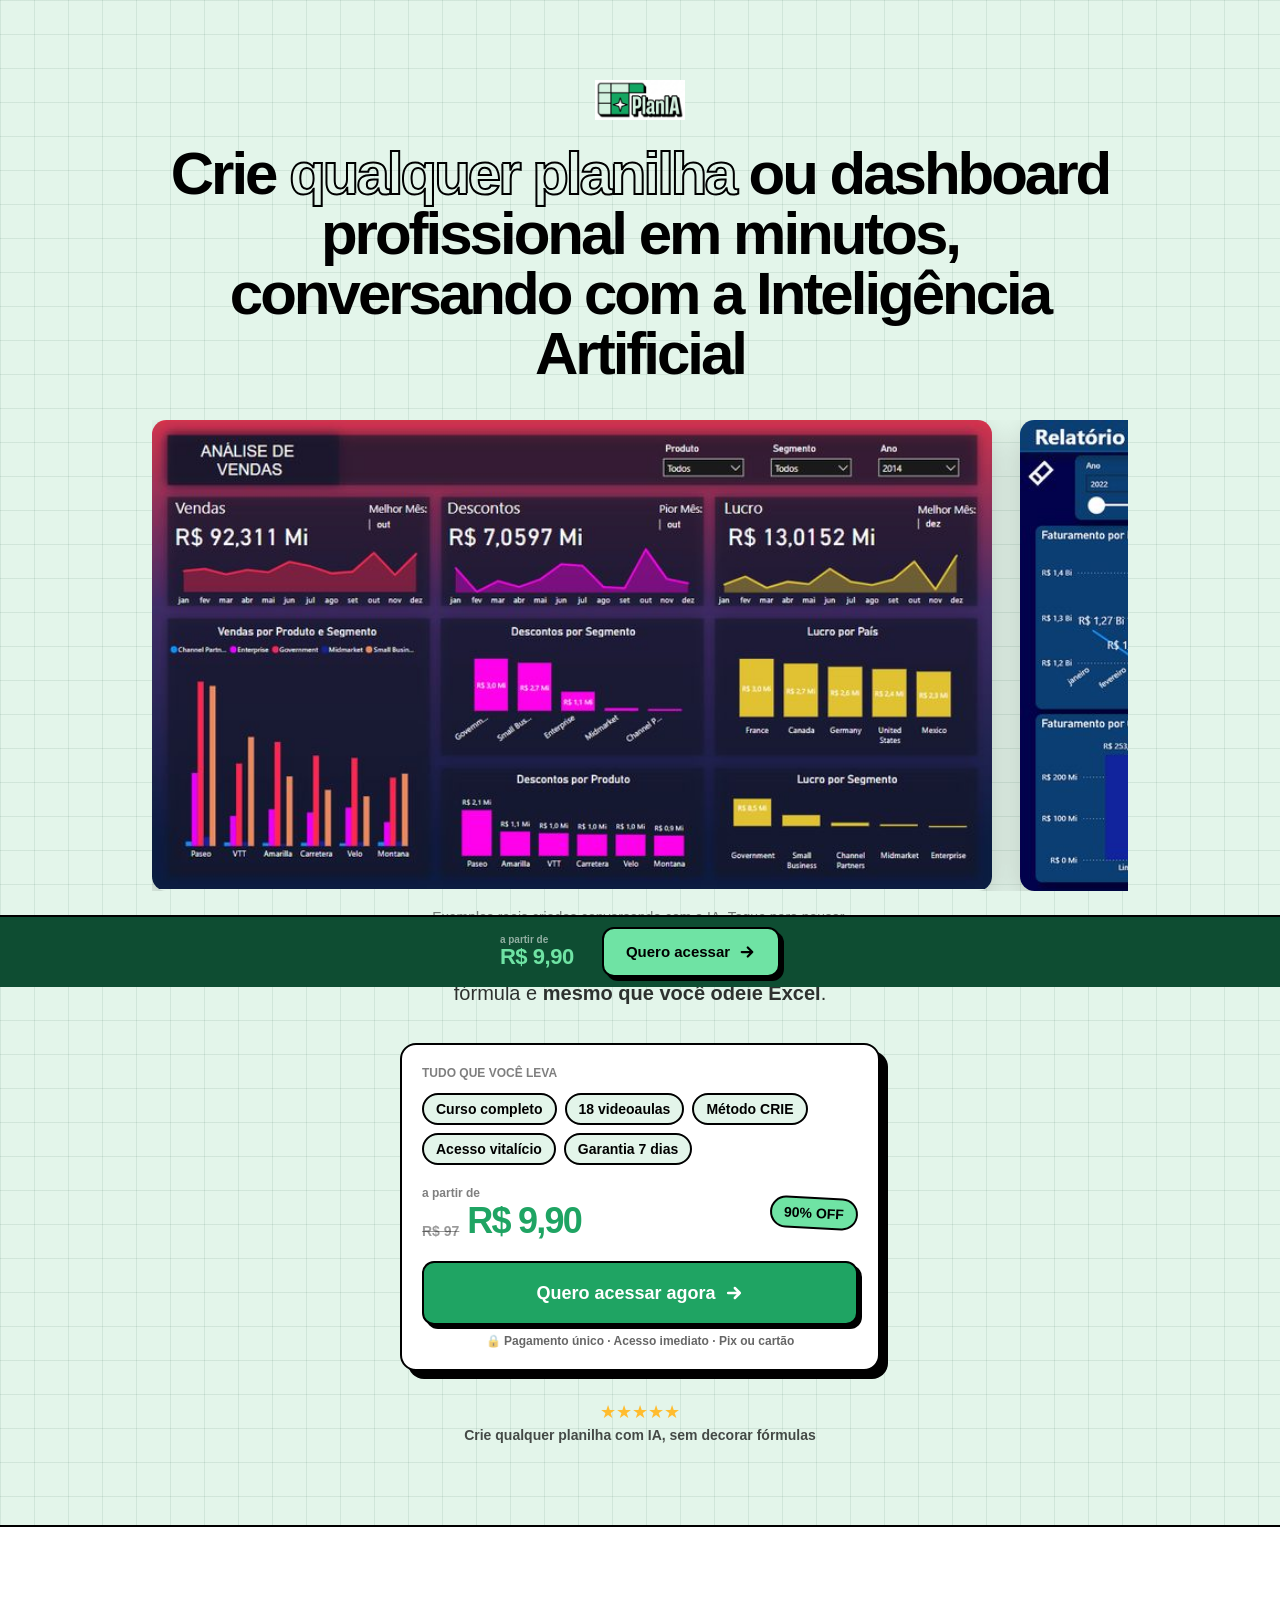
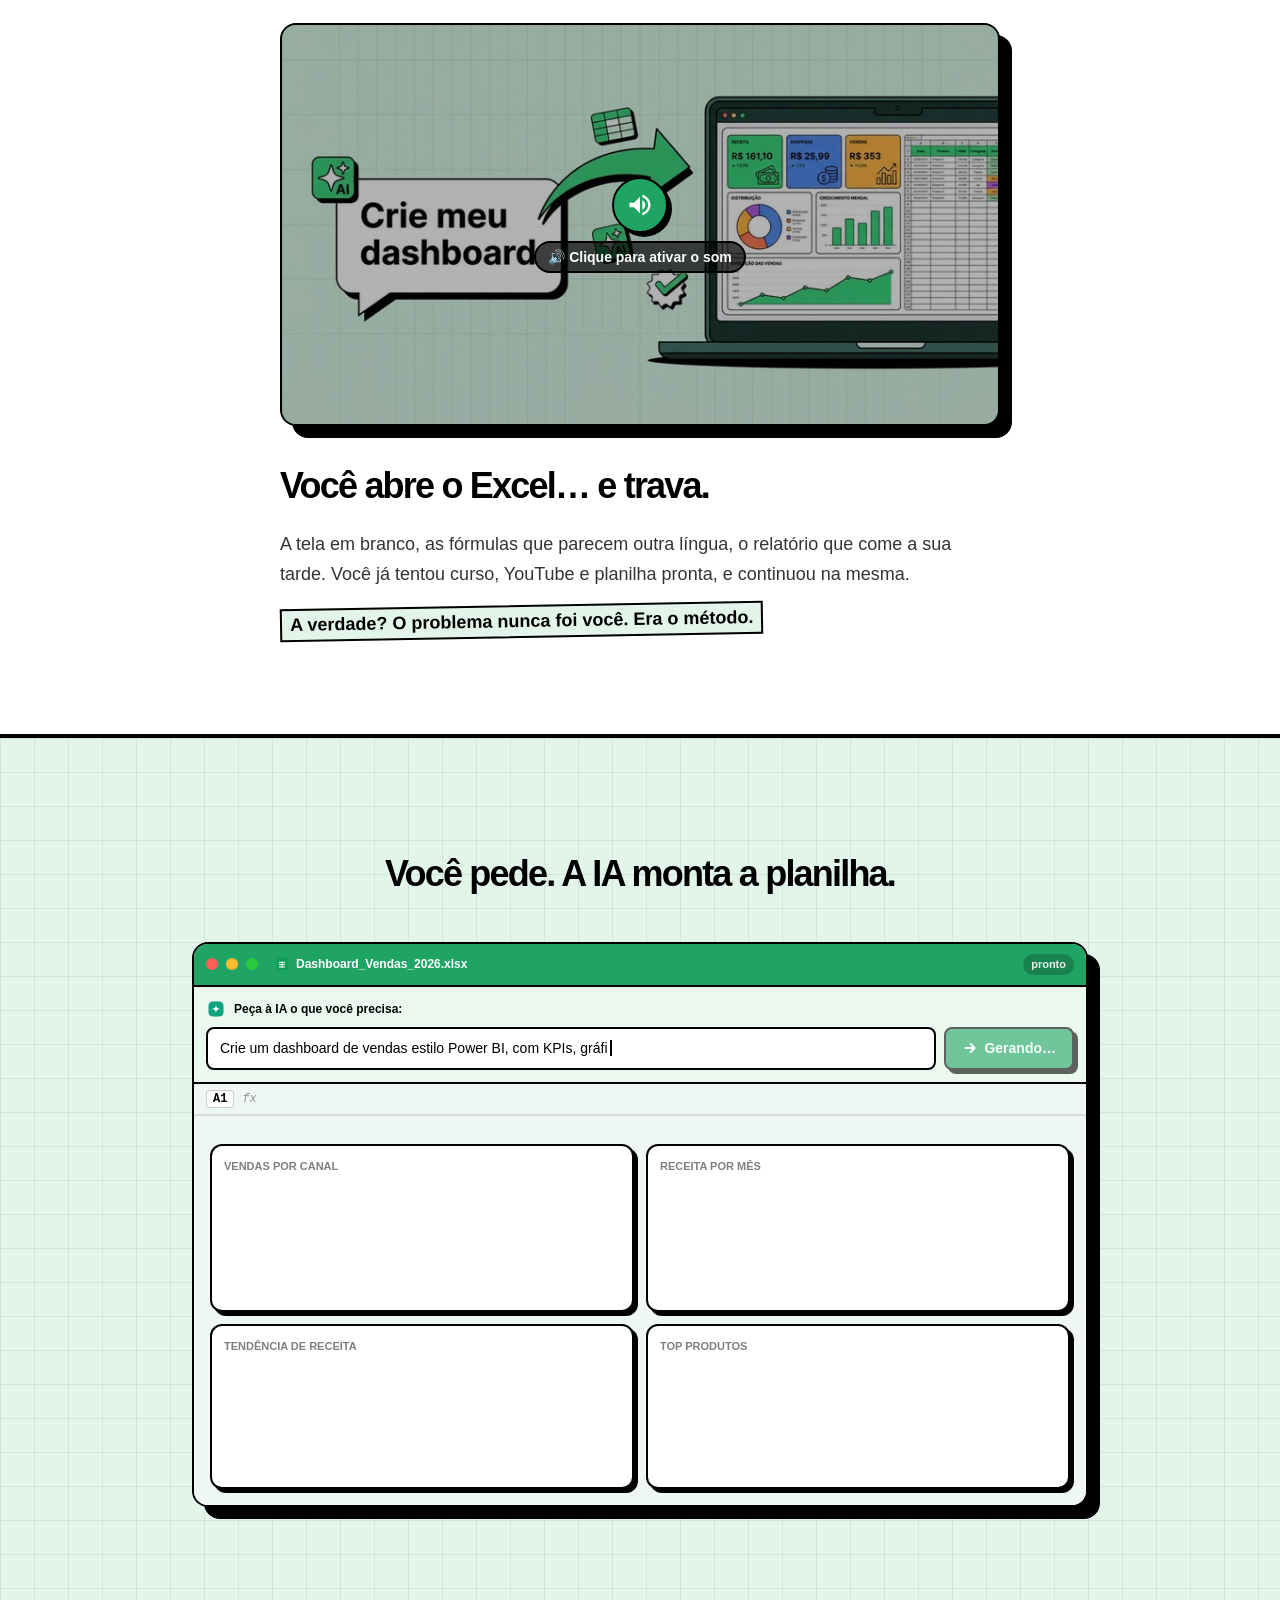
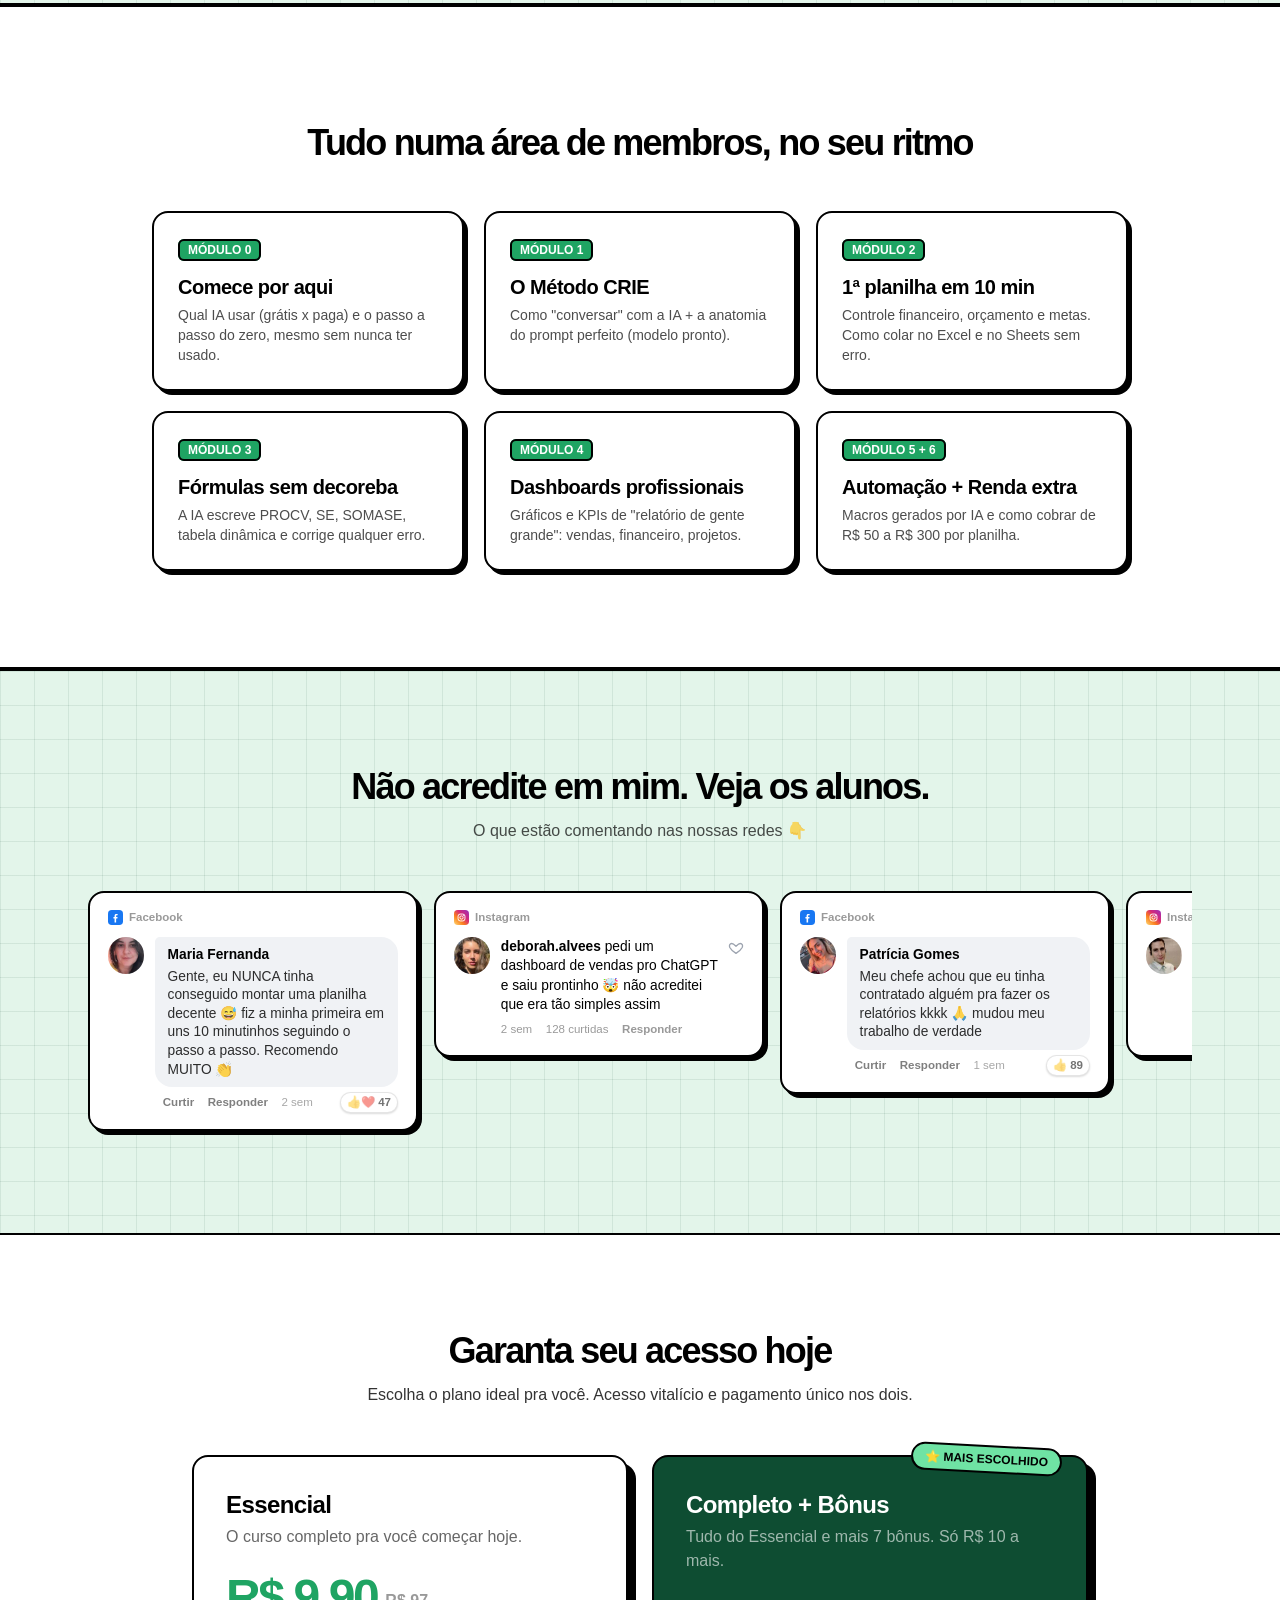
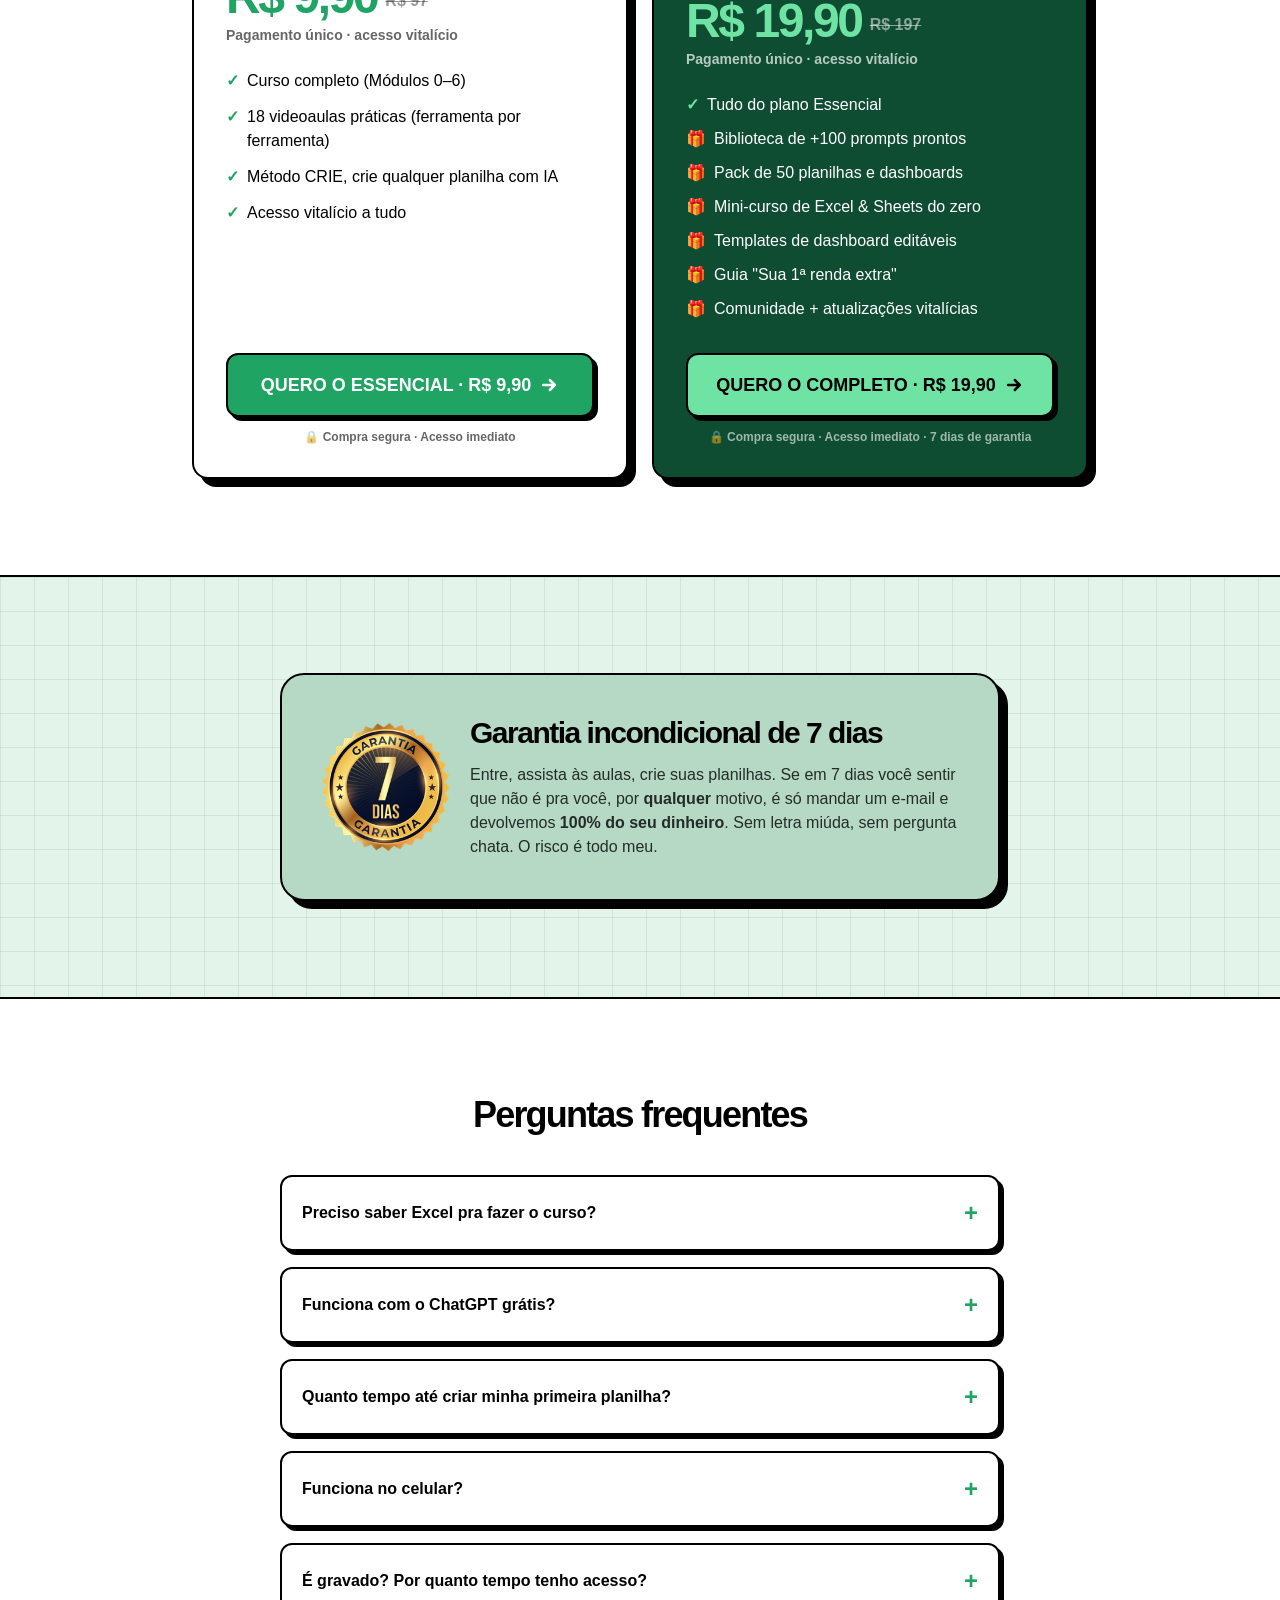
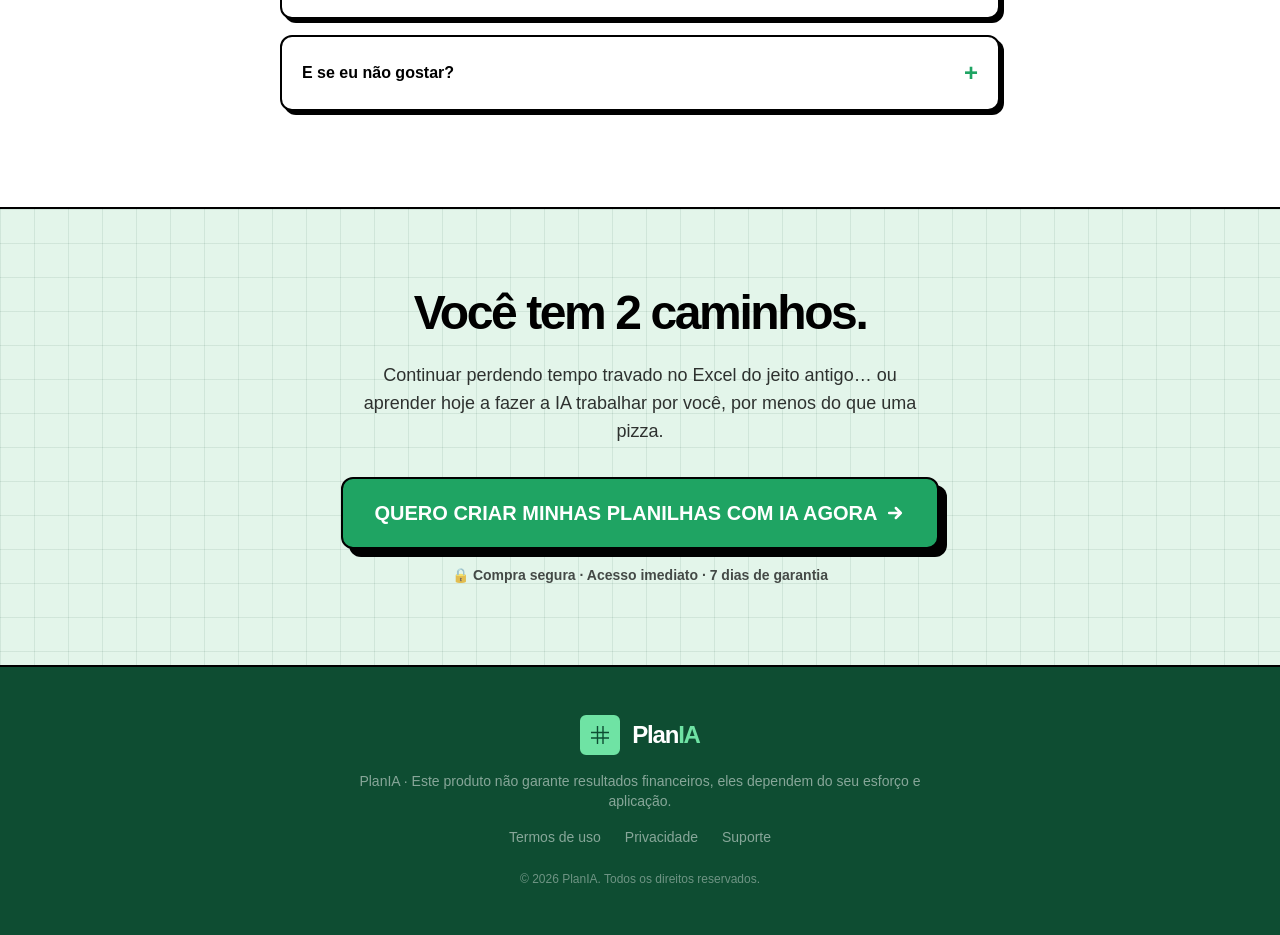
==== commit ccfed535: "Carrossel de exemplos: auto-scroll por transform, confiável no mobile Troca o scroll nativo (instáve" ====
--- a/pagina-de-vendas.html
+++ b/pagina-de-vendas.html
@@ -108,12 +108,12 @@
     .ig-meta .r { font-weight:700; }
     .ig-heart { margin-left:auto; flex-shrink:0; align-self:flex-start; margin-top:.15rem; }
 
-    /* Carrossel lateral de exemplos (auto + arrastar com mouse/dedo) */
-    .ex-viewport { overflow-x: auto; overflow-y: hidden; cursor: grab; scrollbar-width: none; -webkit-overflow-scrolling: touch; }
-    .ex-viewport::-webkit-scrollbar { display: none; }
-    .ex-viewport.dragging { cursor: grabbing; }
-    .ex-viewport.dragging img { pointer-events: none; }
-    .ex-track { display: flex; width: max-content; }
+    /* Carrossel de exemplos: auto-scroll por transform (pausa ao tocar/hover) */
+    .ex-viewport { overflow: hidden; }
+    .ex-track { display: flex; width: max-content; animation: ex-marquee 38s linear infinite; will-change: transform; }
+    .ex-track.paused { animation-play-state: paused; }
+    @keyframes ex-marquee { from { transform: translateX(0); } to { transform: translateX(-50%); } }
+    @media (prefers-reduced-motion: reduce){ .ex-track { animation: none; } }
     .ex-card { flex: 0 0 auto; width: 840px; max-width: 94vw; margin-right: 1.75rem; border-radius: .9rem; overflow: hidden; box-shadow: 0 12px 32px rgba(0,0,0,.2); }
     @media (max-width: 640px){ .ex-card { width: 420px; } }
 
@@ -203,52 +203,27 @@
           <figure class="ex-card"><img src="planilhas%20exemplos/hq720.jpg" alt="Controle de vendas de eletrônicos criado com IA" loading="lazy" class="w-full block bg-soft" /></figure>
         </div>
       </div>
-      <p class="mt-4 text-sm font-medium text-black/50">Exemplos reais criados conversando com a IA. Arraste para o lado.</p>
+      <p class="mt-4 text-sm font-medium text-black/50">Exemplos reais criados conversando com a IA. Toque para pausar.</p>
       <script>
         (function () {
           var vp = document.getElementById("ex-viewport");
           var t = document.getElementById("ex-track");
           if (!vp || !t) return;
-          t.innerHTML += t.innerHTML; // duplica para loop infinito nos dois sentidos
-          var half = 0;
-          function measure(){ half = t.scrollWidth / 2; }
-          measure();
-          window.addEventListener("load", measure);
-          window.addEventListener("resize", measure);
-          if (window.ResizeObserver) new ResizeObserver(measure).observe(t);
-          vp.addEventListener("scroll", function () {
-            if (!half) return;
-            if (vp.scrollLeft >= half) vp.scrollLeft -= half;
-            else if (vp.scrollLeft <= 0) vp.scrollLeft += half;
-          });
-          var dragging = false, startX = 0, startScroll = 0, paused = false, rT;
-          function resumeSoon(){ clearTimeout(rT); rT = setTimeout(function () { paused = false; }, 1400); }
-          vp.addEventListener("mousedown", function (e) {
-            dragging = true; paused = true;
-            startX = e.pageX; startScroll = vp.scrollLeft;
-            vp.classList.add("dragging"); e.preventDefault();
-          });
-          window.addEventListener("mousemove", function (e) {
-            if (!dragging) return;
-            vp.scrollLeft = startScroll - (e.pageX - startX);
-          });
-          window.addEventListener("mouseup", function () {
-            if (!dragging) return;
-            dragging = false; vp.classList.remove("dragging"); resumeSoon();
-          });
-          vp.addEventListener("mouseenter", function () { paused = true; });
-          vp.addEventListener("mouseleave", function () { if (!dragging) resumeSoon(); });
-          vp.addEventListener("touchstart", function () { paused = true; }, { passive: true });
-          vp.addEventListener("touchend", function () { resumeSoon(); }, { passive: true });
-          var reduce = window.matchMedia("(prefers-reduced-motion: reduce)").matches;
-          function tick() {
-            if (!reduce && !paused && !dragging && half) {
-              vp.scrollLeft += 0.8;
-              if (vp.scrollLeft >= half) vp.scrollLeft -= half;
-            }
-            requestAnimationFrame(tick);
-          }
-          requestAnimationFrame(tick);
+          t.innerHTML += t.innerHTML; // duplica p/ loop perfeito (translateX -50%)
+          // velocidade constante (~70px/s) independente do tamanho da tela
+          function setSpeed(){ var half = t.scrollWidth / 2; if (half) t.style.animationDuration = Math.max(18, half / 70) + "s"; }
+          setSpeed();
+          window.addEventListener("load", setSpeed);
+          window.addEventListener("resize", setSpeed);
+          if (window.ResizeObserver) new ResizeObserver(setSpeed).observe(t);
+          // pausa só enquanto o dedo (ou o mouse) está em cima
+          function pause(){ t.classList.add("paused"); }
+          function play(){ t.classList.remove("paused"); }
+          vp.addEventListener("touchstart", pause, { passive: true });
+          vp.addEventListener("touchend", play, { passive: true });
+          vp.addEventListener("touchcancel", play, { passive: true });
+          vp.addEventListener("mouseenter", pause);
+          vp.addEventListener("mouseleave", play);
         })();
       </script>
 
